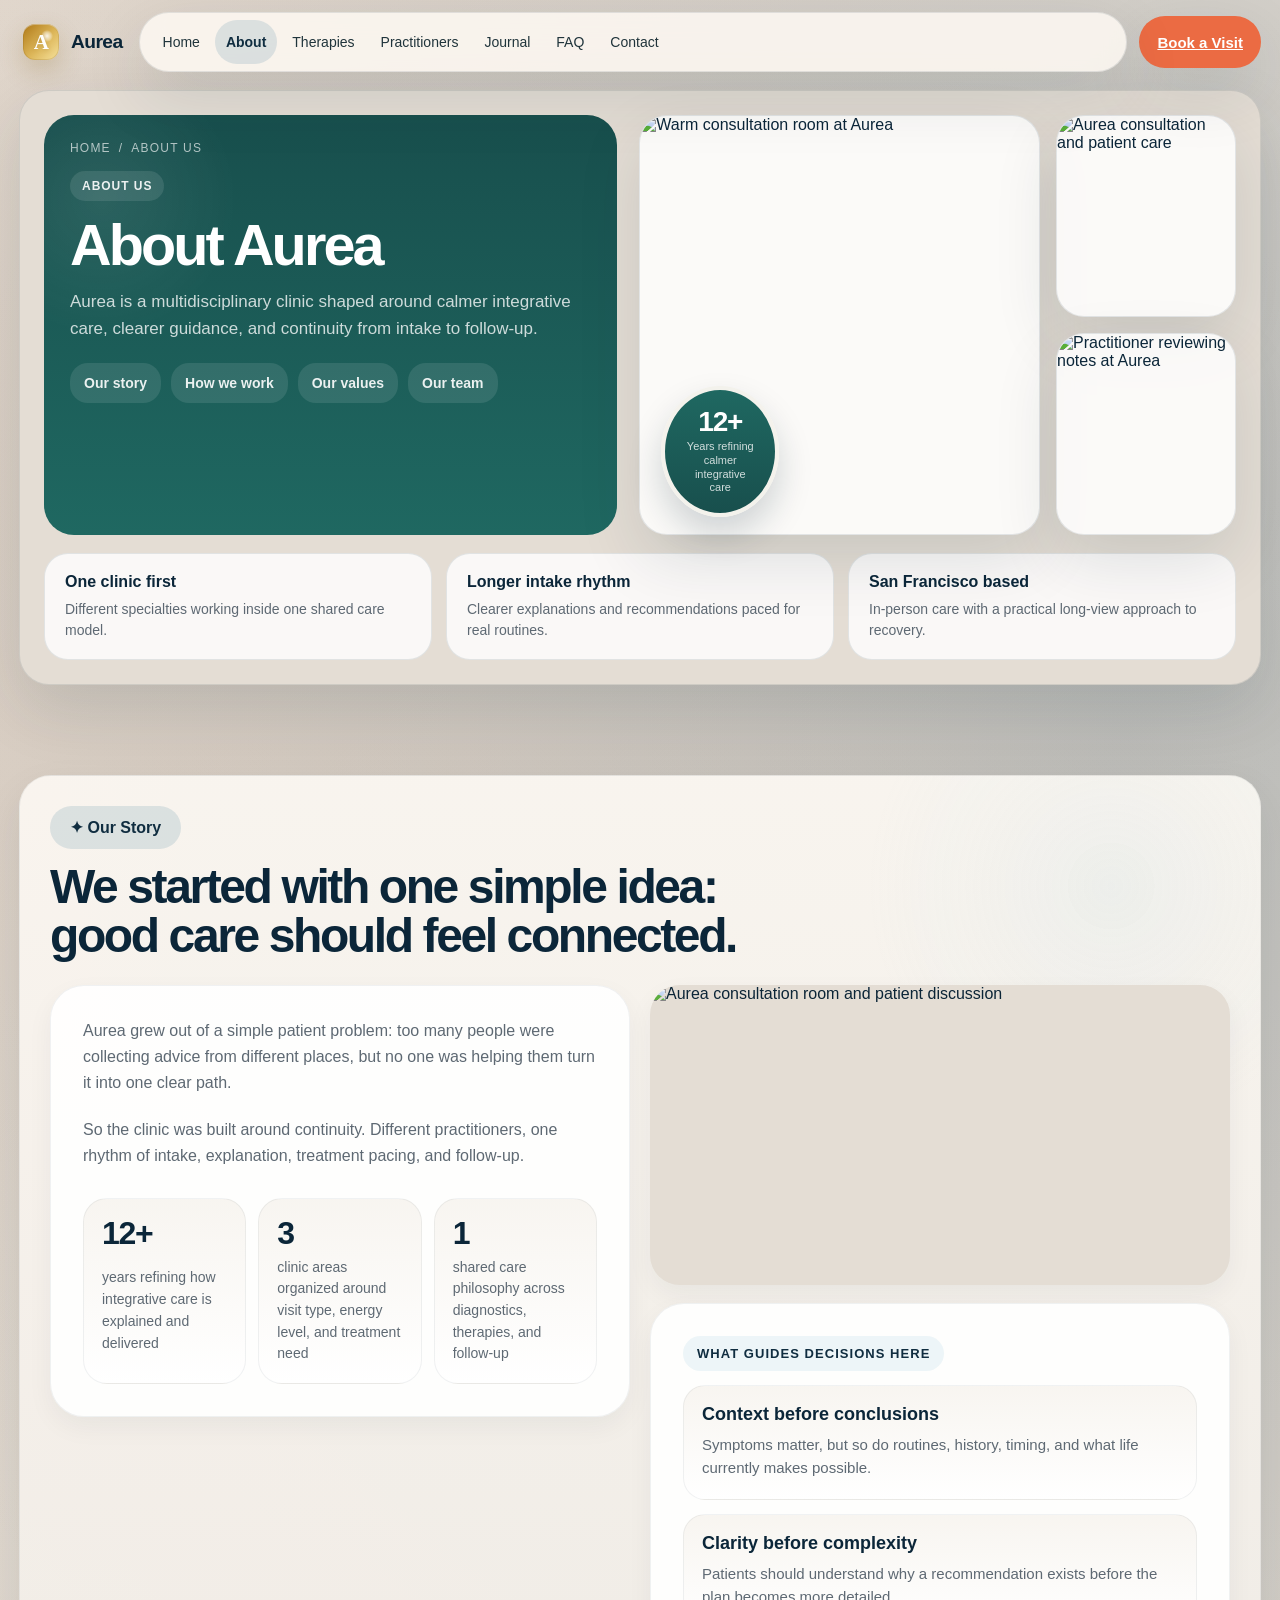
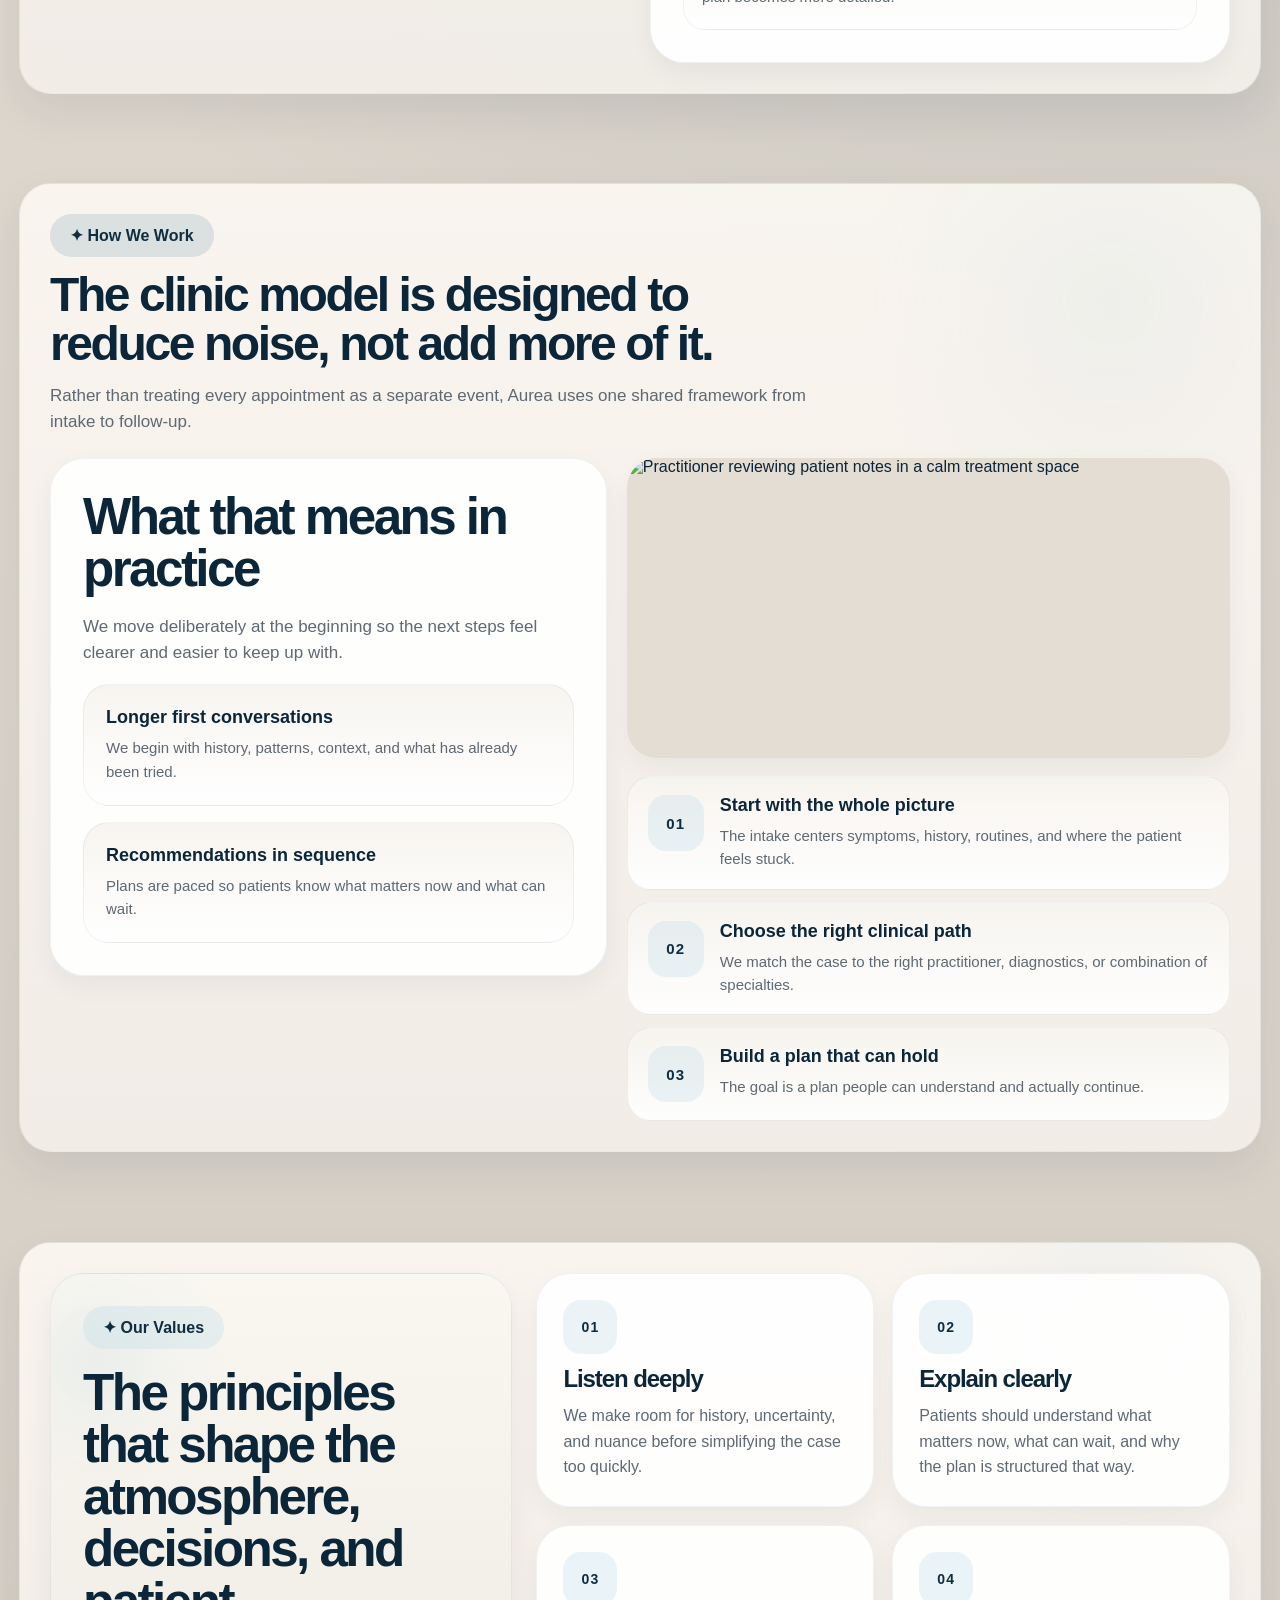
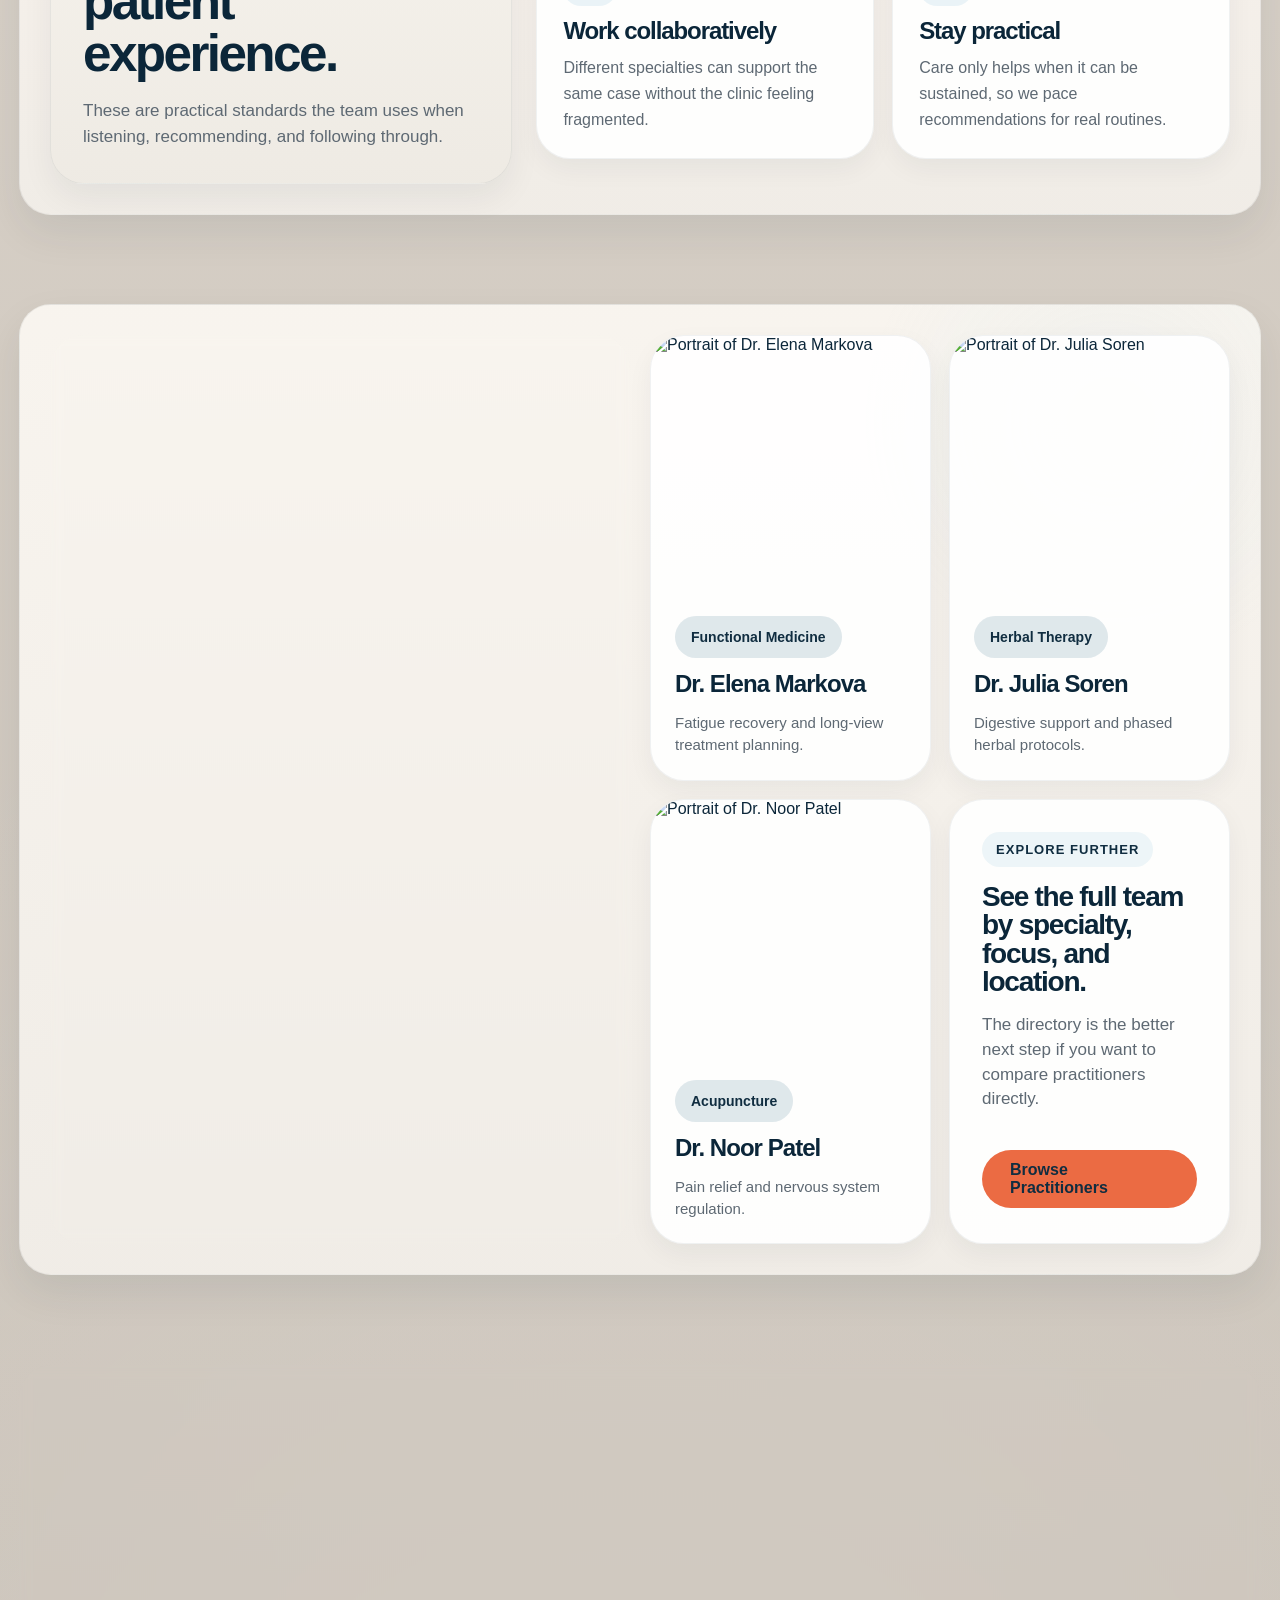
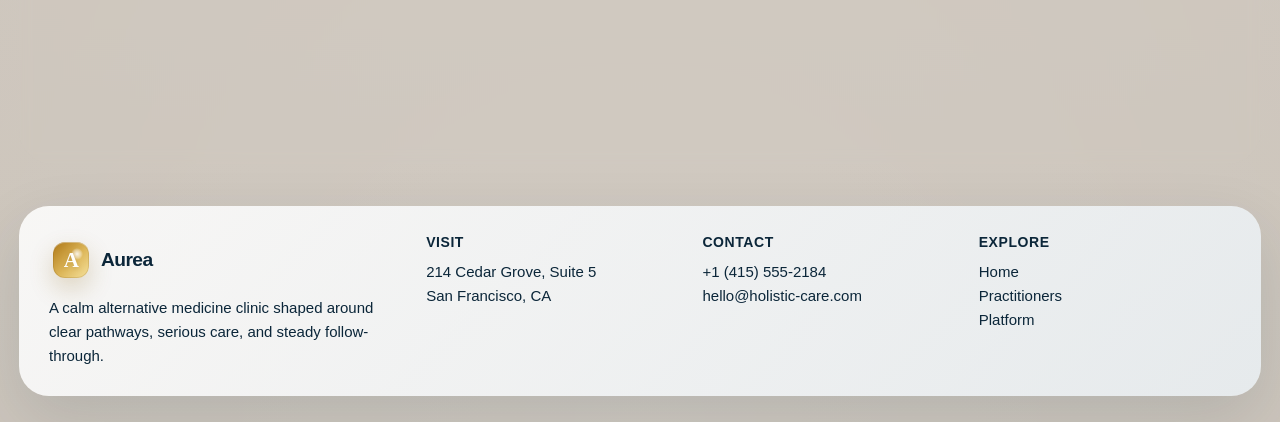
==== about.html @ 2166dcd7 "Initial website" ====
<!DOCTYPE html>
<html lang="en">
<head>
  <meta charset="UTF-8">
  <meta name="viewport" content="width=device-width, initial-scale=1.0">
  <title>About Aurea</title>
  <link rel="stylesheet" href="style.css">
  <link rel="icon" type="image/svg+xml" href="favicon.svg">
</head>
<body class="home-page about-page">
  <div class="page">
    <header class="topbar">
      <a class="brand brand-link" href="index.html">
        <div class="brand-mark"></div>
        <span>Aurea</span>
      </a>

      <div class="shell" id="site-shell">
        <nav class="nav" id="site-nav">
          <a href="index.html">Home</a>
          <a class="active" href="about.html">About</a>
          <a href="index.html">Therapies</a>
          <a href="practitioners.html">Practitioners</a>
          <a href="index.html">Journal</a>
          <a href="faq.html">FAQ</a>
          <a href="#about-contact">Contact</a>
        </nav>
        <div class="icon-circle search-icon">⌕</div>
        <button class="menu-toggle" id="menu-toggle" type="button" aria-expanded="false" aria-controls="site-nav" aria-label="Open navigation">
          <span></span>
          <span></span>
          <span></span>
        </button>
      </div>

      <a class="login-box" href="platform.html" data-role-login-trigger>
        <div class="icon-circle login-icon" aria-hidden="true"></div>
        <div class="login-copy">
          <strong>Login</strong>
          <span>Open the secure portal</span>
        </div>
      </a>

      <a class="book-btn" href="#about-contact">Book a Visit</a>
    </header>

    <main class="about-main">
      <section class="subpage-hero subpage-hero--about card">
        <div class="subpage-hero-grid">
          <div class="subpage-hero-copy">
            <div class="subpage-breadcrumbs">
              <a href="index.html">Home</a>
              <span>/</span>
              <span>About us</span>
            </div>
            <span class="subpage-hero-kicker">About us</span>
            <h1>About Aurea</h1>
            <p>Aurea is a multidisciplinary clinic shaped around calmer integrative care, clearer guidance, and continuity from intake to follow-up.</p>

            <nav class="subpage-hero-links" aria-label="About page sections">
              <a href="#about-story">Our story</a>
              <a href="#about-model">How we work</a>
              <a href="#about-values">Our values</a>
              <a href="#about-team">Our team</a>
            </nav>
          </div>

          <div class="subpage-hero-visual">
            <article class="subpage-hero-image subpage-hero-image--main">
              <img src="https://images.unsplash.com/photo-1515377905703-c4788e51af15?auto=format&fit=crop&w=1400&q=80" alt="Warm consultation room at Aurea">
            </article>

            <div class="subpage-hero-stack">
              <article class="subpage-hero-image subpage-hero-image--small">
                <img src="https://images.unsplash.com/photo-1576091160399-112ba8d25d1d?auto=format&fit=crop&w=900&q=80" alt="Aurea consultation and patient care">
              </article>
              <article class="subpage-hero-image subpage-hero-image--small">
                <img src="https://images.unsplash.com/photo-1516549655169-df83a0774514?auto=format&fit=crop&w=900&q=80" alt="Practitioner reviewing notes at Aurea">
              </article>
            </div>

            <div class="subpage-hero-badge">
              <strong>12+</strong>
              <span>Years refining calmer integrative care</span>
            </div>
          </div>
        </div>

        <div class="subpage-hero-metrics">
          <div class="subpage-hero-metric">
            <strong>One clinic first</strong>
            <span>Different specialties working inside one shared care model.</span>
          </div>
          <div class="subpage-hero-metric">
            <strong>Longer intake rhythm</strong>
            <span>Clearer explanations and recommendations paced for real routines.</span>
          </div>
          <div class="subpage-hero-metric">
            <strong>San Francisco based</strong>
            <span>In-person care with a practical long-view approach to recovery.</span>
          </div>
        </div>
      </section>

      <section class="about-section about-story-section" id="about-story">
        <div class="about-section-head">
          <div class="pill">✦ Our Story</div>
          <h2>We started with one simple idea: good care should feel connected.</h2>
        </div>

        <div class="about-story-layout">
          <article class="about-story-prose card">
            <p>Aurea grew out of a simple patient problem: too many people were collecting advice from different places, but no one was helping them turn it into one clear path.</p>
            <p>So the clinic was built around continuity. Different practitioners, one rhythm of intake, explanation, treatment pacing, and follow-up.</p>

            <div class="about-story-stats">
              <div>
                <strong>12+</strong>
                <span>years refining how integrative care is explained and delivered</span>
              </div>
              <div>
                <strong>3</strong>
                <span>clinic areas organized around visit type, energy level, and treatment need</span>
              </div>
              <div>
                <strong>1</strong>
                <span>shared care philosophy across diagnostics, therapies, and follow-up</span>
              </div>
            </div>
          </article>

          <div class="about-story-side">
            <article class="about-story-visual card">
              <img src="https://images.unsplash.com/photo-1576091160399-112ba8d25d1d?auto=format&fit=crop&w=1400&q=80" alt="Aurea consultation room and patient discussion">
            </article>

            <aside class="about-story-rail card">
              <span class="practitioner-map-kicker">What guides decisions here</span>
              <div class="about-rail-list">
                <div>
                  <strong>Context before conclusions</strong>
                  <p>Symptoms matter, but so do routines, history, timing, and what life currently makes possible.</p>
                </div>
                <div>
                  <strong>Clarity before complexity</strong>
                  <p>Patients should understand why a recommendation exists before the plan becomes more detailed.</p>
                </div>
              </div>
            </aside>
          </div>
        </div>
      </section>

      <section class="about-section about-model-section" id="about-model">
        <div class="about-section-head about-section-head--stacked">
          <div class="pill">✦ How We Work</div>
          <h2>The clinic model is designed to reduce noise, not add more of it.</h2>
          <p>Rather than treating every appointment as a separate event, Aurea uses one shared framework from intake to follow-up.</p>
        </div>

        <div class="about-model-layout">
          <article class="about-values-copy">
            <h2>What that means in practice</h2>
            <p>We move deliberately at the beginning so the next steps feel clearer and easier to keep up with.</p>

            <div class="about-principles-grid">
              <article class="about-principle-card">
                <strong>Longer first conversations</strong>
                <p>We begin with history, patterns, context, and what has already been tried.</p>
              </article>
              <article class="about-principle-card">
                <strong>Recommendations in sequence</strong>
                <p>Plans are paced so patients know what matters now and what can wait.</p>
              </article>
            </div>
          </article>

          <div class="about-model-side">
            <article class="about-model-visual card">
              <img src="https://images.unsplash.com/photo-1516549655169-df83a0774514?auto=format&fit=crop&w=1400&q=80" alt="Practitioner reviewing patient notes in a calm treatment space">
            </article>

            <div class="about-model-flow">
            <article class="about-model-step">
              <span>01</span>
              <div>
                <strong>Start with the whole picture</strong>
                <p>The intake centers symptoms, history, routines, and where the patient feels stuck.</p>
              </div>
            </article>

            <article class="about-model-step">
              <span>02</span>
              <div>
                <strong>Choose the right clinical path</strong>
                <p>We match the case to the right practitioner, diagnostics, or combination of specialties.</p>
              </div>
            </article>

            <article class="about-model-step">
              <span>03</span>
              <div>
                <strong>Build a plan that can hold</strong>
                <p>The goal is a plan people can understand and actually continue.</p>
              </div>
            </article>
            </div>
          </div>
        </div>
      </section>

      <section class="about-section about-values-section" id="about-values">
        <div class="about-values-shell">
          <div class="about-values-copy">
            <div class="pill">✦ Our Values</div>
            <h2>The principles that shape the atmosphere, decisions, and patient experience.</h2>
            <p>These are practical standards the team uses when listening, recommending, and following through.</p>
          </div>

          <div class="about-values-grid">
            <article class="about-value-card card">
              <span class="about-value-mark">01</span>
              <h3>Listen deeply</h3>
              <p>We make room for history, uncertainty, and nuance before simplifying the case too quickly.</p>
            </article>

            <article class="about-value-card card">
              <span class="about-value-mark">02</span>
              <h3>Explain clearly</h3>
              <p>Patients should understand what matters now, what can wait, and why the plan is structured that way.</p>
            </article>

            <article class="about-value-card card">
              <span class="about-value-mark">03</span>
              <h3>Work collaboratively</h3>
              <p>Different specialties can support the same case without the clinic feeling fragmented.</p>
            </article>

            <article class="about-value-card card">
              <span class="about-value-mark">04</span>
              <h3>Stay practical</h3>
              <p>Care only helps when it can be sustained, so we pace recommendations for real routines.</p>
            </article>
          </div>
        </div>
      </section>

      <section class="about-section about-team-section" id="about-team">
        <div class="about-team-layout">
          <article class="about-team-standard-card card">
            <div class="pill">✦ Our Team</div>
            <h2>Different backgrounds, one clinic voice.</h2>
            <p>Our practitioners come from different disciplines, but they work inside the same patient-care framework: careful intake, calm communication, realistic planning, and continuity between visits.</p>

            <div class="about-team-list">
              <div>We begin with the whole picture, not isolated symptoms alone.</div>
              <div>We explain recommendations in plain language before expanding the plan.</div>
              <div>We coordinate across specialties so care still feels consistent.</div>
              <div>We favor long-term steadiness over unnecessary intensity.</div>
            </div>

            <div class="about-team-facts">
              <div>
                <strong>18</strong>
                <span>practitioners</span>
              </div>
              <div>
                <strong>12</strong>
                <span>specialties</span>
              </div>
              <div>
                <strong>1</strong>
                <span>shared standard</span>
              </div>
            </div>

            <a class="btn btn-secondary" href="practitioners.html">Open practitioner directory ›</a>
          </article>

          <div class="about-mini-grid">
            <article class="about-mini-practitioner card">
              <img src="https://images.unsplash.com/photo-1559839734-2b71ea197ec2?auto=format&fit=crop&w=1000&q=80" alt="Portrait of Dr. Elena Markova">
              <div class="practitioner-badge">Functional Medicine</div>
              <h3>Dr. Elena Markova</h3>
              <p>Fatigue recovery and long-view treatment planning.</p>
            </article>

            <article class="about-mini-practitioner card">
              <img src="https://images.unsplash.com/photo-1598256989800-fe5f95da9787?auto=format&fit=crop&w=1000&q=80" alt="Portrait of Dr. Julia Soren">
              <div class="practitioner-badge">Herbal Therapy</div>
              <h3>Dr. Julia Soren</h3>
              <p>Digestive support and phased herbal protocols.</p>
            </article>

            <article class="about-mini-practitioner card">
              <img src="https://images.unsplash.com/photo-1622253692010-333f2da6031d?auto=format&fit=crop&w=1000&q=80" alt="Portrait of Dr. Noor Patel">
              <div class="practitioner-badge">Acupuncture</div>
              <h3>Dr. Noor Patel</h3>
              <p>Pain relief and nervous system regulation.</p>
            </article>

            <article class="about-mini-directory card">
              <span class="practitioner-map-kicker">Explore further</span>
              <h3>See the full team by specialty, focus, and location.</h3>
              <p>The directory is the better next step if you want to compare practitioners directly.</p>
              <a class="btn btn-primary" href="practitioners.html">Browse Practitioners</a>
            </article>
          </div>
        </div>
      </section>

      <section class="about-contact" id="about-contact">
        <article class="card about-contact-card">
          <div class="about-contact-grid">
            <div>
              <div class="pill">✦ Start Here</div>
              <h2>If you are wondering whether Aurea is the right fit, start with a conversation.</h2>
              <p>Tell us what is going on and what kind of support you are looking for. We can help you choose the right first step.</p>
            </div>

            <div class="about-contact-points">
              <div class="about-contact-point">
                <strong>Call</strong>
                <span>+1 (415) 555-2184</span>
              </div>
              <div class="about-contact-point">
                <strong>Email</strong>
                <span>hello@holistic-care.com</span>
              </div>
              <div class="about-contact-point">
                <strong>Visit</strong>
                <span>214 Cedar Grove, Suite 5, San Francisco</span>
              </div>
            </div>
          </div>

          <div class="about-contact-actions">
            <a class="btn btn-primary" href="practitioners.html">Browse Practitioners</a>
            <a class="btn btn-secondary" href="platform.html">See the Clinic Platform ›</a>
          </div>
        </article>
      </section>
    </main>

    <footer class="site-footer site-footer--home">
      <div class="site-footer-grid">
        <div>
          <a class="brand brand-link site-footer-brand" href="index.html">
            <div class="brand-mark"></div>
            <span>Aurea</span>
          </a>
          <p>A calm alternative medicine clinic shaped around clear pathways, serious care, and steady follow-through.</p>
        </div>
        <div>
          <strong>Visit</strong>
          <p>214 Cedar Grove, Suite 5<br>San Francisco, CA</p>
        </div>
        <div>
          <strong>Contact</strong>
          <p>+1 (415) 555-2184<br>hello@holistic-care.com</p>
        </div>
        <div>
          <strong>Explore</strong>
          <p><a href="index.html">Home</a><br><a href="practitioners.html">Practitioners</a><br><a href="platform.html">Platform</a></p>
        </div>
      </div>
    </footer>
  </div>
  <script src="script.js" defer></script>
</body>
</html>
---- style.css ----
:root {
  --bg: #f4f3ee;
  --surface: #eee8de;
  --surface-alt: #f8f8f4;
  --white: #ffffff;
  --text: #1f2f35;
  --muted: #6f7f82;
  --teal: #195764;
  --teal-dark: #123f49;
  --lime: #80a874;
  --soft-green: #aad39c;
  --soft-blue: #93c7cf;
  --pale: #eaf3de;
  --line: #d7ddd9;
  --shadow: 0 24px 64px rgba(25, 87, 100, 0.08);
  --brand-gold-start: #b78322;
  --brand-gold-mid: #ddb75a;
  --brand-gold-end: #f6e29d;
  --brand-gold-shadow: rgba(139, 101, 22, 0.24);
}

.home-page,
.directory-page {
  --bg: #d8d1c8;
  --surface: #e4ddd4;
  --surface-alt: #f0e9e0;
  --text: #0b2639;
  --muted: #5e6973;
  --teal: #102d40;
  --teal-dark: #091b28;
  --lime: #9eb3bb;
  --soft-blue: #96b3bf;
  --pale: #ece2d6;
  --line: rgba(16, 45, 64, 0.14);
  --shadow: 0 24px 64px rgba(11, 38, 57, 0.12);
  --accent: #eb6b43;
  --accent-dark: #c95533;
  --hero-glow-a: rgba(210, 175, 150, 0.22);
  --hero-glow-b: rgba(76, 99, 113, 0.26);
  --hero-glow-c: rgba(255, 255, 255, 0.14);
  --hero-bg-top: #e4ddd4;
  --hero-bg-bottom: #c8c0b6;
  --hero-card: rgba(255, 252, 248, 0.7);
  --hero-panel: rgba(244, 238, 232, 0.92);
  --hero-highlight: rgba(150, 179, 191, 0.36);
  --hero-pill: rgba(150, 179, 191, 0.3);
  --hero-pill-soft: rgba(150, 179, 191, 0.18);
  --hero-rating-mark: rgba(150, 179, 191, 0.24);
  --hero-shell: rgba(255, 250, 245, 0.82);
  --hero-border: rgba(16, 45, 64, 0.1);
  --home-section-a: #ece4db;
  --home-section-b: #f6f1ea;
  --home-card-strong-a: #d9e3e8;
  --home-card-strong-b: #ebf0f1;
  --promo-card-start: #5e4035;
  --promo-card-end: #8f6a58;
  --promo-orb-highlight: rgba(255, 248, 239, 0.78);
  --promo-orb-mid: rgba(236, 210, 189, 0.26);
  --subpage-surface-glow: rgba(150, 179, 191, 0.18);
  --subpage-surface-top: rgba(248, 245, 239, 0.98);
  --subpage-surface-bottom: rgba(239, 235, 228, 0.98);
  --subpage-panel-top: #184f4d;
  --subpage-panel-bottom: #1f6861;
  --subpage-panel-shadow: rgba(11, 38, 57, 0.18);
  --subpage-card-top: #ffffff;
  --subpage-card-bottom: #f3f4ef;
  --subpage-line-start: rgba(31, 104, 97, 0.16);
  --subpage-line-end: rgba(170, 207, 223, 0.42);
}

.home-page[data-site-theme="sage"],
.directory-page[data-site-theme="sage"] {
  --bg: #cfd5ca;
  --surface: #dde3d8;
  --surface-alt: #eef1eb;
  --text: #1f3327;
  --muted: #5d6d63;
  --teal: #254337;
  --teal-dark: #162922;
  --lime: #8fa68a;
  --soft-blue: #a7bbb0;
  --pale: #e6ece0;
  --line: rgba(37, 67, 55, 0.14);
  --shadow: 0 24px 64px rgba(31, 51, 39, 0.12);
  --accent: #ca7442;
  --accent-dark: #a95d32;
  --hero-glow-a: rgba(177, 151, 121, 0.18);
  --hero-glow-b: rgba(68, 96, 79, 0.24);
  --hero-glow-c: rgba(255, 255, 255, 0.12);
  --hero-bg-top: #dce2d8;
  --hero-bg-bottom: #bec5ba;
  --hero-card: rgba(249, 250, 246, 0.7);
  --hero-panel: rgba(239, 243, 236, 0.92);
  --hero-highlight: rgba(167, 187, 176, 0.34);
  --hero-pill: rgba(167, 187, 176, 0.28);
  --hero-pill-soft: rgba(167, 187, 176, 0.16);
  --hero-rating-mark: rgba(167, 187, 176, 0.22);
  --hero-shell: rgba(248, 249, 245, 0.82);
  --hero-border: rgba(37, 67, 55, 0.1);
  --home-section-a: #e6ebe3;
  --home-section-b: #f2f5ef;
  --home-card-strong-a: #d2dfd6;
  --home-card-strong-b: #e8ede8;
  --promo-card-start: #4b5a46;
  --promo-card-end: #7d8e72;
  --promo-orb-highlight: rgba(250, 248, 240, 0.74);
  --promo-orb-mid: rgba(205, 216, 195, 0.24);
  --subpage-surface-glow: rgba(167, 187, 176, 0.18);
  --subpage-surface-top: rgba(245, 248, 242, 0.98);
  --subpage-surface-bottom: rgba(231, 236, 227, 0.98);
  --subpage-panel-top: #29473c;
  --subpage-panel-bottom: #55705d;
  --subpage-panel-shadow: rgba(31, 51, 39, 0.18);
  --subpage-card-top: #fbfcf9;
  --subpage-card-bottom: #edf2ea;
  --subpage-line-start: rgba(41, 71, 60, 0.16);
  --subpage-line-end: rgba(167, 187, 176, 0.42);
}

.home-page[data-site-theme="terracotta"],
.directory-page[data-site-theme="terracotta"] {
  --bg: #d8c7bc;
  --surface: #e4d5cb;
  --surface-alt: #f1e6de;
  --text: #38231d;
  --muted: #6f5a52;
  --teal: #56352d;
  --teal-dark: #351e19;
  --lime: #c79d7d;
  --soft-blue: #d2ab91;
  --pale: #efe0d5;
  --line: rgba(86, 53, 45, 0.14);
  --shadow: 0 24px 64px rgba(56, 35, 29, 0.12);
  --accent: #c85b35;
  --accent-dark: #9f4425;
  --hero-glow-a: rgba(232, 170, 128, 0.2);
  --hero-glow-b: rgba(121, 74, 60, 0.22);
  --hero-glow-c: rgba(255, 255, 255, 0.12);
  --hero-bg-top: #e4d6cd;
  --hero-bg-bottom: #c4b0a2;
  --hero-card: rgba(255, 248, 242, 0.68);
  --hero-panel: rgba(244, 234, 227, 0.92);
  --hero-highlight: rgba(210, 171, 145, 0.34);
  --hero-pill: rgba(210, 171, 145, 0.28);
  --hero-pill-soft: rgba(210, 171, 145, 0.16);
  --hero-rating-mark: rgba(210, 171, 145, 0.22);
  --hero-shell: rgba(252, 245, 239, 0.8);
  --hero-border: rgba(86, 53, 45, 0.1);
  --home-section-a: #ecdfd7;
  --home-section-b: #f6eee7;
  --home-card-strong-a: #ebd3c4;
  --home-card-strong-b: #f3e6dc;
  --promo-card-start: #6a3d31;
  --promo-card-end: #b7785a;
  --promo-orb-highlight: rgba(255, 243, 233, 0.76);
  --promo-orb-mid: rgba(232, 183, 151, 0.24);
  --subpage-surface-glow: rgba(210, 171, 145, 0.18);
  --subpage-surface-top: rgba(250, 242, 235, 0.98);
  --subpage-surface-bottom: rgba(240, 227, 218, 0.98);
  --subpage-panel-top: #6a3d31;
  --subpage-panel-bottom: #a4624d;
  --subpage-panel-shadow: rgba(56, 35, 29, 0.18);
  --subpage-card-top: #fffaf5;
  --subpage-card-bottom: #f4e7de;
  --subpage-line-start: rgba(164, 98, 77, 0.16);
  --subpage-line-end: rgba(210, 171, 145, 0.42);
}

body.home-page,
body.directory-page {
  background:
    radial-gradient(circle at 12% 10%, var(--hero-glow-a), transparent 24%),
    radial-gradient(circle at 88% 14%, var(--hero-glow-b), transparent 30%),
    radial-gradient(circle at 50% 100%, var(--hero-glow-c), transparent 28%),
    linear-gradient(180deg, var(--hero-bg-top) 0%, var(--bg) 56%, var(--hero-bg-bottom) 100%);
}

.home-page .brand-mark {
  background: linear-gradient(135deg, var(--brand-gold-start) 10%, var(--brand-gold-mid) 55%, var(--brand-gold-end) 100%);
}

.home-page .shell,
.home-page .call-box,
.home-page .login-box {
  background: var(--hero-shell);
  border: 1px solid var(--hero-border);
}

.home-page .topbar {
  position: relative;
  z-index: 60;
}

.home-page .shell {
  position: relative;
  z-index: 70;
  overflow: visible;
  isolation: isolate;
}

.home-page .nav-dropdown {
  position: relative;
  z-index: 80;
}

.home-page .nav a.active,
.home-page .nav-dropdown.is-open .nav-dropdown-toggle,
.home-page .nav-dropdown.is-active .nav-dropdown-toggle,
.home-page .nav-dropdown-menu a.active {
  background: var(--hero-pill);
  color: var(--teal);
}

.home-page .nav-dropdown-menu {
  background: rgba(255, 255, 255, 0.98);
  border: 1px solid var(--hero-border);
  backdrop-filter: none;
  -webkit-backdrop-filter: none;
  z-index: 120;
}

.home-page .nav-dropdown-menu a {
  color: var(--teal);
  background: transparent;
}

.home-page .nav-dropdown-menu a:hover {
  background: var(--hero-pill-soft);
}

.home-page .pill {
  background: var(--hero-pill);
  color: var(--teal);
}

.home-page .highlight {
  background: var(--hero-highlight);
}

.home-page .book-btn,
.home-page .btn-primary,
.home-page .service-more {
  background: var(--accent);
  color: var(--white);
}

.home-page .book-btn:hover,
.home-page .btn-primary:hover,
.home-page .service-more:hover {
  background: var(--accent-dark);
}

.home-page .btn-secondary {
  border-color: var(--hero-border);
  color: var(--teal);
}

.home-page .btn-secondary:hover {
  background: var(--hero-pill-soft);
}

.home-page .doctor-badge,
.home-page .practitioner-badge {
  background: var(--hero-pill);
  color: var(--teal);
}

.call-icon {
  color: transparent;
}

.call-icon::before {
  content: "";
  width: 22px;
  height: 22px;
  display: block;
  background:
    url("data:image/svg+xml,%3Csvg xmlns='http://www.w3.org/2000/svg' viewBox='0 0 24 24' fill='none' stroke='%230B2639' stroke-width='2' stroke-linecap='round' stroke-linejoin='round'%3E%3Cpath d='M22 16.92v3a2 2 0 0 1-2.18 2 19.79 19.79 0 0 1-8.63-3.07 19.5 19.5 0 0 1-6-6A19.79 19.79 0 0 1 2.12 4.18 2 2 0 0 1 4.11 2h3a2 2 0 0 1 2 1.72c.12.9.33 1.79.63 2.64a2 2 0 0 1-.45 2.11L8 9.91a16 16 0 0 0 6.09 6.09l1.44-1.29a2 2 0 0 1 2.11-.45c.85.3 1.74.51 2.64.63A2 2 0 0 1 22 16.92z'/%3E%3C/svg%3E")
    center / contain no-repeat;
}

.login-icon {
  color: transparent;
}

.login-icon::before {
  content: "";
  width: 22px;
  height: 22px;
  display: block;
  background:
    url("data:image/svg+xml,%3Csvg xmlns='http://www.w3.org/2000/svg' viewBox='0 0 24 24' fill='none' stroke='%230B2639' stroke-width='2' stroke-linecap='round' stroke-linejoin='round'%3E%3Crect x='3' y='11' width='18' height='10' rx='2'/%3E%3Cpath d='M7 11V8a5 5 0 0 1 10 0v3'/%3E%3Ccircle cx='12' cy='16' r='1'/%3E%3C/svg%3E")
    center / contain no-repeat;
}

.home-page .hero-copy,
.home-page .lab-copy-card,
.home-page .small-card,
.home-page .testimonial-card,
.home-page .news-card {
  background: var(--hero-card);
  backdrop-filter: blur(6px);
}

.home-page .hero-media {
  filter: saturate(0.88) contrast(1.03);
  object-position: center center;
}

.home-page .rating {
  background: var(--hero-panel);
  border: 1px solid var(--hero-border);
}

.home-page .rating-mark {
  background: var(--hero-rating-mark);
  color: var(--teal);
}

.home-page .stars,
.home-page .testimonial-stars {
  color: var(--accent);
}

.home-page .checklist-card {
  background: linear-gradient(180deg, var(--home-card-strong-a) 0%, var(--home-card-strong-b) 100%);
}

.home-page .support-visual img,
.home-page .lab-image-card img,
.home-page .promo-image-card img,
.home-page .news-card img {
  object-position: center center;
}

.home-page .support-card {
  overflow: hidden;
}

.home-page .support-visual {
  margin: -28px -28px -28px 0;
  border-top-left-radius: 0;
  border-bottom-left-radius: 0;
  border-top-right-radius: 34px;
  border-bottom-right-radius: 34px;
}

.home-page .support-visual img {
  width: 100%;
  height: 100%;
  object-position: center center;
  border-radius: 0;
  border-top-right-radius: 34px;
  border-bottom-right-radius: 34px;
}

.home-page .chip {
  background: rgba(255, 255, 255, 0.92);
  color: var(--teal);
}

.home-page .more-link {
  color: var(--teal);
}

.home-page .quality-card::before,
.home-page .quality-card::after {
  border-color: rgba(170, 207, 223, 0.38);
}

.home-page .services-hero {
  background:
    radial-gradient(circle at 58% 12%, var(--hero-pill), transparent 15%),
    radial-gradient(circle at 84% 32%, rgba(11, 38, 57, 0.08), transparent 22%),
    linear-gradient(180deg, var(--home-section-b) 0%, var(--home-section-a) 100%);
  overflow: hidden;
}

.home-page .services-side {
  margin: -40px -40px -40px 0;
  overflow: hidden;
  border-top-right-radius: 34px;
  border-bottom-right-radius: 34px;
}

.home-page .service-top {
  color: #5e8495;
}

.home-page .service-tile.is-active .service-top {
  color: var(--teal);
}

.home-page .service-tile.is-active .service-arrow {
  background: var(--teal);
  box-shadow: 0 12px 24px rgba(11, 38, 57, 0.18);
}

.home-page .service-tags-card {
  background: linear-gradient(180deg, var(--home-card-strong-a) 0%, var(--home-card-strong-b) 100%);
}

.home-page .service-portrait {
  width: 100%;
  height: 100%;
  object-position: center 18%;
  border-radius: 0;
  border-top-right-radius: 34px;
  border-bottom-right-radius: 34px;
}

.home-page .service-chip {
  background: rgba(255, 255, 255, 0.94);
  color: var(--teal);
}

.home-page .practitioners-section,
.home-page .news-section,
.home-page .testimonials-section {
  background: linear-gradient(180deg, var(--home-section-a) 0%, var(--home-section-b) 100%);
}

.home-page .practitioner-photo img,
.home-page .practitioner-photo img.photo-left,
.home-page .practitioner-photo img.photo-center,
.home-page .practitioner-photo img.photo-right {
  object-position: center 16%;
}

.home-page .practitioner-card:hover,
.home-page .practitioner-card:focus-visible,
.home-page .directory-card:hover,
.home-page .directory-card:focus-visible,
.home-page .directory-card.is-selected {
  border-color: rgba(170, 207, 223, 0.52);
}

.home-page .practitioners-directory-teaser {
  background: linear-gradient(180deg, var(--home-card-strong-a) 0%, var(--home-card-strong-b) 100%);
}

.home-page .directory-teaser-stats div {
  border-color: rgba(11, 38, 57, 0.07);
}

.home-page .practitioner-map-kicker,
.home-page .directory-availability {
  background: rgba(170, 207, 223, 0.2);
  color: var(--teal);
}

.home-page .practitioner-card.is-featured .practitioner-arrow {
  background: var(--teal);
}

.home-page .testimonial-card {
  border: 1px solid rgba(11, 38, 57, 0.06);
}

.home-page .promo-copy-card {
  background: linear-gradient(135deg, var(--promo-card-start) 0%, var(--promo-card-end) 100%);
}

.home-page .hero {
  align-items: stretch;
}

.home-page .hero-toolbar {
  display: flex;
  align-items: flex-start;
  justify-content: space-between;
  gap: 18px;
}

.home-page .hero-theme-switch {
  display: grid;
  gap: 10px;
  justify-items: end;
  padding: 14px 16px;
  border-radius: 22px;
  background: var(--hero-shell);
  border: 1px solid var(--hero-border);
}

.home-page .hero-theme-switch span {
  font-size: 12px;
  font-weight: 700;
  letter-spacing: 0.16em;
  text-transform: uppercase;
  color: var(--muted);
}

.home-page .hero-theme-options {
  display: flex;
  gap: 10px;
}

.home-page .hero-theme-dot {
  width: 18px;
  height: 18px;
  padding: 0;
  border: 0;
  border-radius: 50%;
  cursor: pointer;
  box-shadow: inset 0 0 0 1px rgba(255, 255, 255, 0.55);
  transition: transform 0.2s ease, box-shadow 0.2s ease, opacity 0.2s ease;
}

.home-page .hero-theme-dot[data-theme-choice="dusk"] {
  background: linear-gradient(135deg, #1b3448 0%, #d37a53 100%);
}

.home-page .hero-theme-dot[data-theme-choice="sage"] {
  background: linear-gradient(135deg, #2e4a3c 0%, #c58a56 100%);
}

.home-page .hero-theme-dot[data-theme-choice="terracotta"] {
  background: linear-gradient(135deg, #633d31 0%, #de8255 100%);
}

.home-page .hero-theme-dot:hover,
.home-page .hero-theme-dot:focus-visible {
  transform: translateY(-1px) scale(1.08);
  box-shadow:
    inset 0 0 0 1px rgba(255, 255, 255, 0.7),
    0 0 0 4px var(--hero-pill-soft);
  outline: none;
}

.home-page .hero-theme-dot.is-active {
  transform: scale(1.14);
  box-shadow:
    inset 0 0 0 1px rgba(255, 255, 255, 0.8),
    0 0 0 4px var(--hero-pill);
}

.home-page .promo-actions .btn-primary {
  background: var(--accent);
  color: var(--white);
}

.home-page .promo-actions .btn-primary:hover {
  background: var(--accent-dark);
}

.home-page .news-nav-btn {
  border: 1px solid rgba(11, 38, 57, 0.08);
}

.subpage-hero {
  display: grid;
  gap: 18px;
  padding: 24px;
  background:
    radial-gradient(circle at 88% 10%, var(--subpage-surface-glow), transparent 20%),
    linear-gradient(180deg, var(--subpage-surface-top) 0%, var(--subpage-surface-bottom) 100%);
  border: 1px solid var(--hero-border);
  box-shadow: var(--shadow);
}

.subpage-hero-grid {
  display: grid;
  grid-template-columns: minmax(0, 0.98fr) minmax(360px, 1.02fr);
  gap: 22px;
  align-items: stretch;
}

.subpage-hero-copy {
  display: grid;
  align-content: start;
  gap: 16px;
  padding: 26px;
  border-radius: 30px;
  background:
    radial-gradient(circle at 10% 20%, rgba(255, 255, 255, 0.08), transparent 22%),
    linear-gradient(180deg, var(--subpage-panel-top) 0%, var(--subpage-panel-bottom) 100%);
  color: rgba(255, 255, 255, 0.96);
  min-height: 100%;
}

.subpage-breadcrumbs {
  display: inline-flex;
  flex-wrap: wrap;
  align-items: center;
  gap: 8px;
  color: rgba(255, 255, 255, 0.66);
  font-size: 12px;
  letter-spacing: 0.1em;
  text-transform: uppercase;
}

.subpage-breadcrumbs a {
  color: inherit;
  text-decoration: none;
}

.subpage-hero-kicker {
  display: inline-flex;
  width: fit-content;
  align-items: center;
  gap: 8px;
  padding: 8px 12px;
  border-radius: 999px;
  background: rgba(255, 255, 255, 0.1);
  color: rgba(255, 255, 255, 0.9);
  font-size: 12px;
  font-weight: 700;
  letter-spacing: 0.08em;
  text-transform: uppercase;
}

.subpage-hero-copy h1 {
  margin: 0;
  max-width: 11ch;
  color: #fff;
  font-size: clamp(40px, 4.5vw, 62px);
  line-height: 0.98;
  letter-spacing: -0.05em;
}

.subpage-hero-copy p {
  margin: 0;
  max-width: 56ch;
  color: rgba(255, 255, 255, 0.78);
  font-size: 17px;
  line-height: 1.58;
}

.subpage-hero-links {
  display: flex;
  flex-wrap: wrap;
  gap: 10px;
  margin-top: 4px;
}

.subpage-hero-links a {
  padding: 12px 14px;
  border-radius: 18px;
  background: rgba(255, 255, 255, 0.1);
  color: rgba(255, 255, 255, 0.9);
  text-decoration: none;
  font-size: 14px;
  font-weight: 600;
}

.subpage-hero-visual {
  position: relative;
  display: grid;
  grid-template-columns: minmax(0, 1fr) 180px;
  gap: 16px;
  min-height: 420px;
}

.subpage-hero-image {
  overflow: hidden;
  border-radius: 28px;
  background: rgba(255, 255, 255, 0.84);
  border: 1px solid var(--hero-border);
  box-shadow: var(--shadow);
}

.subpage-hero-image img {
  width: 100%;
  height: 100%;
  object-fit: cover;
  display: block;
}

.subpage-hero-image--main {
  min-height: 420px;
}

.subpage-hero-stack {
  display: grid;
  gap: 16px;
}

.subpage-hero-image--small {
  min-height: 202px;
}

.subpage-hero-badge {
  position: absolute;
  left: 22px;
  bottom: 18px;
  display: grid;
  gap: 4px;
  width: 118px;
  min-height: 118px;
  place-content: center;
  padding: 18px;
  border-radius: 50%;
  background: linear-gradient(180deg, var(--subpage-panel-bottom) 0%, var(--subpage-panel-top) 100%);
  color: #fff;
  text-align: center;
  box-shadow: 0 18px 34px var(--subpage-panel-shadow);
  border: 4px solid var(--subpage-surface-top);
}

.subpage-hero-badge strong {
  display: block;
  font-size: 28px;
  line-height: 1;
  letter-spacing: -0.04em;
}

.subpage-hero-badge span {
  display: block;
  font-size: 11px;
  line-height: 1.25;
  color: rgba(255, 255, 255, 0.8);
}

.subpage-hero-metrics {
  display: grid;
  grid-template-columns: repeat(3, minmax(0, 1fr));
  gap: 14px;
}

.subpage-hero-metric {
  display: grid;
  gap: 8px;
  padding: 18px 20px;
  border-radius: 24px;
  background: rgba(255, 255, 255, 0.8);
  border: 1px solid var(--hero-border);
}

.subpage-hero-metric strong {
  display: block;
  color: var(--text);
  font-size: 16px;
  line-height: 1.2;
}

.subpage-hero-metric span {
  color: var(--muted);
  font-size: 14px;
  line-height: 1.5;
}

.subpage-hero--about .subpage-hero-image--main img {
  object-position: center 26%;
}

.subpage-hero--about .subpage-hero-image--small:first-child img {
  object-position: center 40%;
}

.subpage-hero--about .subpage-hero-image--small:last-child img {
  object-position: center 34%;
}

.subpage-hero--directory .subpage-hero-image--main img {
  object-position: center 18%;
}

.subpage-hero--directory .subpage-hero-image--small:first-child img,
.subpage-hero--directory .subpage-hero-image--small:last-child img {
  object-position: center 16%;
}

.subpage-hero-visual--ui {
  grid-template-columns: 1fr;
  gap: 14px;
  min-height: auto;
}

.subpage-hero-ui-card {
  display: grid;
  gap: 10px;
  padding: 20px;
  border-radius: 24px;
  background: rgba(255, 255, 255, 0.84);
  border: 1px solid var(--hero-border);
  box-shadow: var(--shadow);
}

.subpage-hero-ui-card--wide {
  min-height: 224px;
  align-content: start;
  background:
    radial-gradient(circle at 88% 16%, var(--subpage-surface-glow), transparent 18%),
    linear-gradient(180deg, var(--subpage-card-top) 0%, var(--subpage-card-bottom) 100%);
}

.subpage-hero-ui-kicker {
  color: var(--teal);
  font-size: 12px;
  font-weight: 700;
  letter-spacing: 0.08em;
  text-transform: uppercase;
}

.subpage-hero-ui-card strong {
  display: block;
  color: var(--text);
  font-size: 24px;
  line-height: 1.08;
  letter-spacing: -0.04em;
}

.subpage-hero-ui-card p {
  margin: 0;
  color: var(--muted);
  font-size: 14px;
  line-height: 1.5;
}

.subpage-hero-ui-grid {
  display: grid;
  grid-template-columns: repeat(2, minmax(0, 1fr));
  gap: 14px;
}

.subpage-hero-ui-lines {
  display: grid;
  gap: 10px;
  margin-top: 8px;
}

.subpage-hero-ui-lines span {
  display: block;
  height: 14px;
  border-radius: 999px;
  background: linear-gradient(90deg, var(--subpage-line-start), var(--subpage-line-end));
}

.subpage-hero-ui-lines span:nth-child(1) {
  width: 88%;
}

.subpage-hero-ui-lines span:nth-child(2) {
  width: 68%;
}

.subpage-hero-ui-lines span:nth-child(3) {
  width: 78%;
}

@media (max-width: 1240px) {
  .subpage-hero-grid {
    grid-template-columns: 1fr;
  }

  .subpage-hero-visual {
    min-height: auto;
  }

  .subpage-hero-copy h1 {
    max-width: none;
  }
}

@media (max-width: 860px) {
  .subpage-hero {
    padding: 18px;
    border-radius: 24px;
  }

  .subpage-hero-copy {
    padding: 22px 20px;
    border-radius: 24px;
  }

  .subpage-hero-visual {
    grid-template-columns: 1fr;
  }

  .subpage-hero-stack,
  .subpage-hero-ui-grid,
  .subpage-hero-metrics {
    grid-template-columns: 1fr;
  }

  .subpage-hero-image--main {
    min-height: 320px;
  }

  .subpage-hero-image--small {
    min-height: 180px;
  }

  .subpage-hero-badge {
    left: 16px;
    bottom: 16px;
    width: 104px;
    min-height: 104px;
  }
}

@media (max-width: 520px) {
  .subpage-hero-copy h1 {
    font-size: clamp(34px, 11vw, 44px);
  }

  .subpage-hero-copy p,
  .subpage-hero-metric span {
    font-size: 15px;
  }

  .subpage-hero-links {
    display: grid;
    grid-template-columns: 1fr 1fr;
  }

  .subpage-hero-links a {
    text-align: center;
  }

  .subpage-hero-ui-card strong {
    font-size: 20px;
  }
}

.about-page .about-hero {
  position: relative;
  display: grid;
  gap: 24px;
  padding: 34px;
  overflow: hidden;
  background:
    radial-gradient(circle at 12% 16%, var(--hero-pill), transparent 18%),
    radial-gradient(circle at 84% 14%, rgba(242, 78, 36, 0.08), transparent 20%),
    linear-gradient(180deg, var(--home-section-b) 0%, var(--home-section-a) 100%);
}

.about-page .about-hero::after {
  content: "";
  position: absolute;
  right: -92px;
  top: 42px;
  width: 260px;
  height: 260px;
  border-radius: 38px;
  border: 1px solid var(--hero-border);
  transform: rotate(24deg);
}

.about-page .about-hero-layout {
  position: relative;
  z-index: 1;
  display: grid;
  grid-template-columns: minmax(0, 1.04fr) minmax(360px, 0.96fr);
  gap: 24px;
  align-items: stretch;
}

.about-page .about-hero-copy h1 {
  margin: 28px 0 22px;
  max-width: 11ch;
  font-size: clamp(48px, 5vw, 76px);
  line-height: 0.98;
  letter-spacing: -0.055em;
}

.about-page .about-hero-copy p {
  margin: 0;
  max-width: 680px;
  padding-top: 24px;
  border-top: 1px solid var(--line);
  color: var(--muted);
  font-size: 18px;
  line-height: 1.5;
}

.about-page .about-hero-actions {
  display: flex;
  flex-wrap: wrap;
  gap: 14px;
  margin: 28px 0 26px;
}

.about-page .about-hero-copy,
.about-page .about-hero-visual {
  position: relative;
  z-index: 1;
}

.about-page .about-hero-points {
  display: grid;
  grid-template-columns: repeat(3, minmax(0, 1fr));
  gap: 14px;
}

.about-page .about-hero-points span {
  margin: 0;
  color: var(--muted);
  font-size: 16px;
  line-height: 1.6;
}

.about-page .about-hero-points div {
  display: grid;
  gap: 8px;
  padding: 18px 18px 20px;
  border-radius: 24px;
  background: var(--hero-card);
  border: 1px solid var(--hero-border);
}

.about-page .about-hero-points strong {
  display: block;
  font-size: 17px;
}

.about-page .about-hero-visual {
  min-height: 560px;
  overflow: hidden;
  border-radius: 32px;
  box-shadow: var(--shadow);
}

.about-page .about-hero-visual img {
  width: 100%;
  height: 100%;
  object-fit: cover;
  object-position: center 28%;
}

.about-page .about-hero-note {
  position: absolute;
  left: 22px;
  right: 22px;
  bottom: 22px;
  max-width: 360px;
  display: grid;
  gap: 14px;
  padding: 24px 24px 22px;
  border-radius: 28px;
  background: var(--hero-panel);
  border: 1px solid var(--hero-border);
  box-shadow: 0 18px 34px rgba(11, 38, 57, 0.08);
  backdrop-filter: blur(6px);
}

.about-page .about-hero-note h2 {
  margin: 0;
  max-width: 13ch;
  font-size: clamp(30px, 3vw, 42px);
  line-height: 1.06;
  letter-spacing: -0.045em;
}

.about-page .about-hero-note p {
  margin: 0;
  color: var(--muted);
  font-size: 16px;
  line-height: 1.6;
}

.about-page .about-hero-metrics {
  position: relative;
  z-index: 1;
  display: grid;
  grid-template-columns: repeat(3, minmax(0, 1fr));
  gap: 12px;
}

.about-page .about-hero-metrics div {
  display: grid;
  gap: 8px;
  padding: 16px 18px;
  border-radius: 22px;
  background: linear-gradient(180deg, var(--home-card-strong-a) 0%, var(--home-card-strong-b) 100%);
  border: 1px solid var(--hero-border);
}

.about-page .about-hero-metrics strong {
  font-size: 28px;
  line-height: 1;
  letter-spacing: -0.04em;
}

.about-page .about-hero-metrics span {
  color: var(--muted);
  font-size: 14px;
  line-height: 1.5;
}

.about-story {
  display: grid;
  gap: 24px;
}

.about-story-grid {
  display: grid;
  grid-template-columns: minmax(0, 1.2fr) minmax(320px, 0.88fr);
  gap: 24px;
  align-items: stretch;
}

.about-story-card,
.about-path-card,
.about-contact-card {
  padding: 34px;
  background: var(--hero-card);
  backdrop-filter: blur(6px);
  border: 1px solid var(--hero-border);
  box-shadow: var(--shadow);
}

.about-story-card {
  display: grid;
  gap: 18px;
}

.about-story-card h2,
.about-path-card h2,
.about-contact-card h2 {
  margin: 0;
  font-size: clamp(34px, 4vw, 52px);
  line-height: 1.05;
  letter-spacing: -0.04em;
}

.about-story-card p,
.about-path-card p,
.about-contact-card p {
  margin: 0;
  color: var(--muted);
  line-height: 1.72;
  font-size: 16px;
}

.about-story-stats {
  display: grid;
  grid-template-columns: repeat(3, minmax(0, 1fr));
  gap: 14px;
  margin-top: 8px;
}

.about-story-stats div {
  display: grid;
  gap: 8px;
  padding: 18px;
  border-radius: 24px;
  background: linear-gradient(180deg, var(--home-card-strong-a) 0%, var(--home-card-strong-b) 100%);
  border: 1px solid var(--hero-border);
}

.about-story-stats strong {
  font-size: 32px;
  line-height: 1;
  letter-spacing: -0.04em;
}

.about-story-stats span {
  color: var(--muted);
  font-size: 14px;
  line-height: 1.55;
}

.about-story-side {
  display: grid;
  gap: 24px;
}

.about-path-card {
  display: grid;
  gap: 18px;
}

.about-path-list {
  display: grid;
  gap: 4px;
}

.about-path-step {
  display: grid;
  grid-template-columns: auto 1fr;
  gap: 16px;
  align-items: start;
  padding: 16px 0;
  border-top: 1px solid rgba(11, 38, 57, 0.08);
}

.about-path-step:first-child {
  border-top: 0;
  padding-top: 0;
}

.about-path-step:last-child {
  padding-bottom: 0;
}

.about-step-number {
  display: grid;
  place-items: center;
  width: 46px;
  height: 46px;
  border-radius: 50%;
  background: rgba(170, 207, 223, 0.28);
  color: var(--teal);
  font-size: 14px;
  font-weight: 700;
  letter-spacing: 0.08em;
}

.about-path-step h3 {
  margin: 0 0 6px;
  font-size: 20px;
  line-height: 1.2;
}

.about-quote-card {
  padding: 28px 30px;
  background: linear-gradient(135deg, #0b2639 0%, #214f6c 100%);
  color: var(--white);
  box-shadow: 0 26px 52px rgba(11, 38, 57, 0.18);
}

.about-quote-card p {
  margin: 0 0 18px;
  color: rgba(255, 255, 255, 0.92);
  font-size: clamp(24px, 2.4vw, 32px);
  line-height: 1.28;
  letter-spacing: -0.03em;
}

.about-quote-card strong {
  display: inline-flex;
  align-items: center;
  gap: 8px;
  font-size: 13px;
  letter-spacing: 0.14em;
  text-transform: uppercase;
  color: rgba(255, 255, 255, 0.74);
}

.about-contact-card {
  display: grid;
  gap: 24px;
  background: linear-gradient(135deg, var(--hero-panel) 0%, var(--home-card-strong-b) 100%);
}

.about-contact-grid {
  display: grid;
  grid-template-columns: minmax(0, 1.25fr) minmax(280px, 0.75fr);
  gap: 24px;
  align-items: start;
}

.about-contact-points {
  display: grid;
  gap: 14px;
}

.about-contact-point {
  display: grid;
  gap: 6px;
  padding: 18px 20px;
  border-radius: 22px;
  background: var(--hero-panel);
  border: 1px solid var(--hero-border);
}

.about-contact-point strong {
  font-size: 13px;
  letter-spacing: 0.12em;
  text-transform: uppercase;
}

.about-contact-point span {
  color: var(--muted);
  line-height: 1.6;
}

.about-contact-actions {
  display: flex;
  gap: 12px;
  flex-wrap: wrap;
}

@media (max-width: 1380px) {
  .home-page .services-side {
    margin: 0;
    border-radius: 30px;
  }

  .home-page .service-portrait {
    border-radius: 30px;
  }

  .about-page .about-hero-layout {
    grid-template-columns: 1fr;
  }

  .about-page .about-hero-visual {
    min-height: 420px;
  }
}

@media (max-width: 760px) {
  .home-page .support-visual {
    margin: 0 28px 0 0;
    border-radius: 24px;
  }

  .home-page .hero-toolbar {
    flex-direction: column;
    align-items: flex-start;
  }

  .home-page .hero-theme-switch {
    justify-items: start;
  }

  .home-page .support-visual img {
    border-radius: 24px;
  }

  .about-story-stats {
    grid-template-columns: 1fr;
  }

  .about-story-card,
  .about-path-card,
  .about-contact-card {
    padding: 24px 20px;
  }

  .about-page .about-hero {
    padding: 24px 20px;
  }

  .about-page .about-hero-points,
  .about-page .about-hero-metrics {
    grid-template-columns: 1fr;
  }

  .about-page .about-hero-visual {
    min-height: 340px;
  }

  .about-page .about-hero-note {
    position: static;
    max-width: none;
    margin: 16px;
  }

  .about-contact-actions {
    flex-direction: column;
    align-items: stretch;
  }

  .about-contact-actions .btn {
    width: 100%;
  }
}

.site-footer {
  margin-top: 42px;
  padding: 28px 30px;
  border-radius: 30px;
}

.site-footer-grid {
  display: grid;
  grid-template-columns: 1.4fr repeat(3, minmax(0, 1fr));
  gap: 24px;
  align-items: start;
}

.site-footer-brand {
  padding: 0;
  margin-bottom: 10px;
}

.site-footer strong {
  display: block;
  margin-bottom: 10px;
  font-size: 14px;
  letter-spacing: 0.04em;
  text-transform: uppercase;
}

.site-footer p {
  margin: 0;
  color: inherit;
  font-size: 15px;
  line-height: 1.6;
}

.site-footer a {
  text-decoration: none;
}

.site-footer--home {
  background: linear-gradient(135deg, rgba(255, 255, 255, 0.85) 0%, rgba(234, 240, 244, 0.86) 100%);
  color: #0b2639;
  box-shadow: var(--shadow);
}

.site-footer--directory {
  background: linear-gradient(135deg, #eef4f1 0%, #f7f8f5 100%);
  color: var(--text);
  box-shadow: var(--shadow);
}

.site-footer--style-one {
  background: linear-gradient(135deg, rgba(255, 255, 255, 0.82) 0%, rgba(239, 235, 230, 0.82) 100%);
  color: #312d2a;
  box-shadow: var(--shadow);
}

.site-footer--style-two {
  background: linear-gradient(135deg, #132835 0%, #284554 100%);
  color: rgba(255, 255, 255, 0.94);
  box-shadow: 0 26px 52px rgba(11, 38, 57, 0.18);
}

.site-footer--style-two .brand-mark {
  display: block;
}

.site-footer--style-two a {
  color: rgba(255, 255, 255, 0.94);
}

@media (max-width: 980px) {
  .site-footer-grid {
    grid-template-columns: 1fr 1fr;
  }
}

@media (max-width: 760px) {
  .site-footer {
    margin-top: 28px;
    padding: 22px 20px;
    border-radius: 24px;
  }

  .site-footer-grid {
    grid-template-columns: 1fr;
    gap: 18px;
  }
}

    * {
      box-sizing: border-box;
    }

body {
  margin: 0;
  font-family: Arial, Helvetica, sans-serif;
  color: var(--text);
  background:
    radial-gradient(circle at 0% 0%, rgba(170, 211, 156, 0.22), transparent 24%),
    radial-gradient(circle at 100% 12%, rgba(147, 199, 207, 0.18), transparent 30%),
    linear-gradient(180deg, #fbfbf8 0%, var(--bg) 100%);
}

    img {
      display: block;
      max-width: 100%;
    }

    a {
      color: inherit;
    }

    .page {
      width: min(1540px, calc(100% - 38px));
      margin: 12px auto 26px;
    }

    main {
      display: flex;
      flex-direction: column;
      gap: 150px;
    }

    .topbar {
      display: grid;
      grid-template-columns: auto 1fr auto auto;
      gap: 18px;
      align-items: center;
      margin-bottom: 18px;
    }

    .shell,
    .call-box,
    .login-box,
    .book-btn,
    .card,
    .hero-media,
    .rating,
    .chip,
    .doctor-badge,
    .icon-circle,
    .service-tile,
    .service-portrait,
    .service-chip {
      border-radius: 30px;
    }

    .brand {
      display: flex;
      align-items: center;
      gap: 13px;
      padding: 10px 6px;
      font-size: 24px;
      font-weight: 700;
      letter-spacing: -0.03em;
      white-space: nowrap;
    }

.brand-mark {
  width: 36px;
  height: 36px;
  border-radius: 12px;
  position: relative;
  display: grid;
  place-items: center;
  overflow: hidden;
  isolation: isolate;
  background: linear-gradient(135deg, var(--brand-gold-start) 10%, var(--brand-gold-mid) 55%, var(--brand-gold-end) 100%);
  box-shadow:
    inset 0 1px 0 rgba(255, 255, 255, 0.38),
    inset 0 0 0 1px rgba(120, 84, 18, 0.18),
    0 10px 24px var(--brand-gold-shadow);
}

    .brand-mark::before,
    .brand-mark::after {
      position: absolute;
    }

    .brand-mark::before {
      content: "A";
      position: relative;
      width: auto;
      height: auto;
      color: rgba(255, 255, 255, 0.98);
      font-family: Georgia, "Times New Roman", serif;
      font-size: 21px;
      font-weight: 800;
      line-height: 1;
      text-shadow: 0 1px 4px rgba(125, 88, 18, 0.24);
      z-index: 1;
    }

    .brand-mark::after {
      content: "";
      top: 6px;
      right: 6px;
      width: 12px;
      height: 12px;
      background: radial-gradient(circle, rgba(255, 255, 255, 0.95) 0%, rgba(255, 255, 255, 0.45) 45%, rgba(255, 255, 255, 0) 72%);
      border-radius: 50%;
      opacity: 0.9;
    }

.shell {
  display: flex;
  align-items: center;
  justify-content: space-between;
  gap: 14px;
  min-width: 0;
  padding: 10px 14px 10px 18px;
  background: rgba(251, 251, 248, 0.88);
  border: 1px solid rgba(25, 87, 100, 0.08);
  box-shadow: var(--shadow);
  backdrop-filter: blur(12px);
}

    .nav {
      display: flex;
      flex-wrap: nowrap;
      gap: 8px;
      align-items: center;
    }

    .menu-toggle {
      display: none;
      width: 56px;
      height: 56px;
      padding: 0;
      border: 0;
      background: var(--white);
      box-shadow: var(--shadow);
      cursor: pointer;
      border-radius: 50%;
      flex: 0 0 auto;
    }

    .menu-toggle span {
      display: block;
      width: 20px;
      height: 2px;
      margin: 4px auto;
      background: #111;
      border-radius: 999px;
      transition: transform 0.2s ease, opacity 0.2s ease;
    }

.nav a {
  text-decoration: none;
  padding: 13px 16px;
  border-radius: 999px;
  font-size: 16px;
  color: #20343b;
}

.nav a.active {
  background: rgba(147, 199, 207, 0.26);
  color: var(--teal);
  font-weight: 700;
}

    .nav-dropdown {
      position: relative;
    }

.nav-dropdown-toggle {
      min-height: 48px;
      padding: 0 16px;
      display: inline-flex;
      align-items: center;
      gap: 8px;
      border: 0;
      background: transparent;
      border-radius: 999px;
      font: inherit;
      font-size: 16px;
  color: #20343b;
  cursor: pointer;
}

.nav-dropdown.is-open .nav-dropdown-toggle,
.nav-dropdown.is-active .nav-dropdown-toggle {
  background: rgba(147, 199, 207, 0.26);
  color: var(--teal);
  font-weight: 700;
}

    .nav-dropdown-caret {
      font-size: 12px;
      transition: transform 0.2s ease;
    }

    .nav-dropdown.is-open .nav-dropdown-caret {
      transform: rotate(180deg);
    }

.nav-dropdown-menu {
      position: absolute;
      top: calc(100% + 12px);
      left: 0;
      display: none;
      flex-direction: column;
      min-width: 170px;
      padding: 12px;
      border-radius: 22px;
  background: rgba(251, 251, 248, 0.95);
  border: 1px solid rgba(25, 87, 100, 0.08);
  box-shadow: var(--shadow);
  backdrop-filter: blur(14px);
  z-index: 40;
    }

    .nav-dropdown.is-open .nav-dropdown-menu {
      display: flex;
    }

    .nav-dropdown-menu a {
      text-decoration: none;
      padding: 12px 14px;
      border-radius: 16px;
      font-size: 15px;
    }

.nav-dropdown-menu a.active {
  background: rgba(147, 199, 207, 0.26);
  color: var(--teal);
  font-weight: 700;
}

    .icon-circle {
      width: 56px;
      height: 56px;
      display: grid;
      place-items: center;
      background: var(--white);
      box-shadow: var(--shadow);
      flex: 0 0 auto;
      font-size: 21px;
    }

.call-box {
  display: flex;
  align-items: center;
  gap: 14px;
  padding: 12px 18px;
  background: rgba(251, 251, 248, 0.88);
  border: 1px solid rgba(25, 87, 100, 0.08);
  box-shadow: var(--shadow);
}

.login-box {
  display: flex;
  align-items: center;
  gap: 14px;
  padding: 12px 18px 12px 12px;
  text-decoration: none;
  background: rgba(251, 251, 248, 0.88);
  border: 1px solid rgba(25, 87, 100, 0.08);
  box-shadow: var(--shadow);
  transition: background-color 0.2s ease, transform 0.2s ease;
}

.login-box:hover {
  background: rgba(255, 255, 255, 0.96);
  transform: translateY(-1px);
}

.login-box.is-active {
  background: rgba(147, 199, 207, 0.24);
}

    .call-copy strong {
      display: block;
      font-size: 17px;
      margin-bottom: 2px;
    }

    .call-copy span {
      font-size: 14px;
      color: var(--muted);
    }

    .login-copy strong {
      display: block;
      font-size: 17px;
      margin-bottom: 2px;
    }

    .login-copy span {
      font-size: 14px;
      color: var(--muted);
      white-space: nowrap;
    }

    .book-btn {
      border: 0;
      padding: 20px 34px;
      background: var(--teal);
      color: var(--white);
      font-size: 17px;
      font-weight: 700;
      cursor: pointer;
      box-shadow: var(--shadow);
    }

    .book-btn:hover,
    .btn-primary:hover,
    .service-more:hover {
      background: var(--teal-dark);
    }

    .hero {
      display: grid;
      grid-template-columns: 1.04fr 0.96fr;
      gap: 22px;
    }

    .card {
      background: var(--surface);
      box-shadow: var(--shadow);
    }

    .hero-copy {
      min-height: 750px;
      padding: 54px 52px 34px;
      display: flex;
      flex-direction: column;
    }

.pill {
      display: inline-flex;
      align-items: center;
      gap: 10px;
      width: fit-content;
      padding: 12px 20px;
      border-radius: 999px;
  background: rgba(234, 243, 222, 0.96);
  color: var(--teal);
  font-size: 16px;
  font-weight: 700;
}

    h1 {
      margin: 44px 0 32px;
      max-width: 640px;
      font-size: clamp(52px, 5vw, 74px);
      line-height: 0.96;
      letter-spacing: -0.055em;
      font-weight: 700;
    }

.highlight {
  display: inline-block;
  padding: 0 10px 6px;
  border-radius: 16px;
  background: rgba(147, 199, 207, 0.26);
}

    .hero-copy p {
      margin: 0;
      padding-top: 30px;
      border-top: 1px solid var(--line);
      max-width: 610px;
      color: var(--muted);
      font-size: 19px;
      line-height: 1.36;
    }

    .cta-row {
      display: flex;
      flex-wrap: wrap;
      gap: 14px;
      margin: 30px 0 28px;
      padding-bottom: 28px;
      border-bottom: 1px solid var(--line);
    }

    .btn {
      min-height: 58px;
      padding: 0 28px;
      display: inline-flex;
      align-items: center;
      justify-content: center;
      border-radius: 999px;
      text-decoration: none;
      font-size: 17px;
      font-weight: 700;
      transition: 0.2s ease;
    }

    .btn-primary {
      background: var(--teal);
      color: var(--white);
    }

.btn-secondary {
  border: 1.8px solid rgba(25, 87, 100, 0.28);
  background: transparent;
  color: var(--teal);
}

.btn-secondary:hover {
  background: rgba(147, 199, 207, 0.12);
}

    .experts {
      display: flex;
      align-items: center;
      gap: 18px;
      margin-top: auto;
    }

    .faces {
      display: flex;
      align-items: center;
    }

    .faces img,
    .doctor-badge {
      width: 62px;
      height: 62px;
      margin-left: -12px;
      border-radius: 50%;
      border: 3px solid var(--white);
      object-fit: cover;
      box-shadow: 0 8px 16px rgba(0, 0, 0, 0.07);
    }

    .faces img:first-child {
      margin-left: 0;
    }

.doctor-badge {
  display: grid;
  place-items: center;
  background: var(--pale);
  font-size: 17px;
  font-weight: 800;
  color: var(--teal);
}

    .experts strong {
      display: block;
      font-size: 17px;
      margin-bottom: 3px;
    }

    .experts span {
      font-size: 15px;
      color: var(--muted);
    }

    .hero-visual {
      position: relative;
      min-height: 750px;
    }

.hero-media {
  width: 100%;
  height: 100%;
  object-fit: cover;
  box-shadow: var(--shadow);
  filter: saturate(0.9) contrast(1.02);
}

.rating {
      position: absolute;
      right: 22px;
      bottom: 22px;
      display: flex;
      align-items: center;
      gap: 14px;
      padding: 16px 22px;
  background: rgba(255, 255, 255, 0.92);
  border: 1px solid rgba(25, 87, 100, 0.08);
  box-shadow: var(--shadow);
}

.rating-mark {
      width: 52px;
      height: 52px;
      display: grid;
      place-items: center;
      border-radius: 50%;
  background: rgba(147, 199, 207, 0.2);
  color: var(--teal);
  font-size: 22px;
}

    .rating strong {
      display: block;
      font-size: 20px;
      margin-bottom: 4px;
    }

    .stars {
      color: #f3c522;
      letter-spacing: 2px;
      margin-left: 6px;
    }

    .rating span {
      font-size: 15px;
      color: var(--muted);
    }

    .info-grid {
      display: grid;
      grid-template-columns: 1fr 1fr 1fr;
      gap: 22px;
    }

    .small-card {
      position: relative;
      min-height: 314px;
      padding: 28px;
      overflow: hidden;
      background: var(--surface-alt);
    }

    .small-card h2 {
      margin: 0 0 14px;
      max-width: 340px;
      font-size: 28px;
      line-height: 1.08;
      letter-spacing: -0.045em;
    }

    .small-card p {
      margin: 0;
      max-width: 255px;
      color: var(--muted);
      font-size: 17px;
      line-height: 1.28;
    }

    .support-card {
      display: grid;
      grid-template-columns: minmax(0, 1fr) 220px;
      align-items: stretch;
      gap: 16px;
      padding-right: 0;
    }

    .support-copy {
      padding-right: 10px;
      position: relative;
      z-index: 1;
    }

    .support-visual {
      min-height: 100%;
      overflow: hidden;
      border-top-left-radius: 34px;
      border-bottom-left-radius: 34px;
    }

    .support-visual img {
      width: 100%;
      height: 100%;
      object-fit: cover;
      object-position: center;
    }

.checklist-card {
  background: linear-gradient(180deg, #dfead4 0%, #edf2e8 100%);
}

    .chips {
      display: flex;
      flex-wrap: wrap;
      gap: 10px;
      margin: 18px 0 28px;
      max-width: 430px;
    }

.chip {
  padding: 10px 14px;
  background: rgba(255, 250, 245, 0.94);
  font-size: 15px;
  font-weight: 700;
  border-radius: 999px;
  color: #34545c;
}

.more-link {
      position: absolute;
      left: 28px;
      bottom: 28px;
      text-decoration: none;
      font-size: 21px;
      font-weight: 700;
  color: var(--teal);
}

    .quality-card {
      background: var(--surface-alt);
    }

.quality-card::before,
.quality-card::after {
      content: "";
      position: absolute;
      width: 240px;
      height: 240px;
  border: 2px solid rgba(147, 199, 207, 0.2);
  border-radius: 36px;
  transform: rotate(44deg);
}

    .quality-card::before {
      right: -85px;
      bottom: -122px;
    }

    .quality-card::after {
      right: -28px;
      bottom: -74px;
    }

    .services-section {
      display: grid;
      grid-template-columns: 1fr;
      gap: 24px;
    }

.services-hero {
      position: relative;
      display: grid;
      grid-template-columns: minmax(0, 1.35fr) 420px;
      gap: 24px;
      min-height: 650px;
  padding: 40px;
  background:
    radial-gradient(circle at 58% 12%, rgba(170, 211, 156, 0.28), transparent 15%),
    radial-gradient(circle at 84% 32%, rgba(147, 199, 207, 0.24), transparent 20%),
    linear-gradient(180deg, #f2efe8 0%, #edf1ec 100%);
}

    .services-intro h2 {
      margin: 22px 0 28px;
      font-size: clamp(42px, 4vw, 64px);
      line-height: 0.97;
      letter-spacing: -0.05em;
      max-width: 700px;
    }

    .services-grid {
      display: grid;
      grid-template-columns: repeat(4, minmax(0, 1fr));
      gap: 14px;
      max-width: 980px;
    }

    .service-tile {
      min-height: 188px;
      padding: 22px 24px;
      background: rgba(255, 255, 255, 0.95);
      box-shadow: 0 12px 28px rgba(44, 45, 33, 0.06);
      display: flex;
      flex-direction: column;
      justify-content: space-between;
    }

.service-top {
      display: flex;
      align-items: flex-start;
      justify-content: space-between;
      gap: 12px;
  color: #648790;
  font-size: 42px;
  line-height: 1;
}

    .service-arrow {
      color: #1e1e1e;
      font-size: 28px;
    }

    .service-tile h3 {
      margin: 0;
      font-size: 23px;
      line-height: 1.08;
      letter-spacing: -0.04em;
      max-width: 180px;
    }

.service-tile.is-active .service-top {
  color: var(--teal);
}

.service-tile.is-active .service-arrow {
      width: 40px;
      height: 40px;
      display: grid;
      place-items: center;
      border-radius: 50%;
  background: var(--teal);
  box-shadow: 0 12px 24px rgba(25, 87, 100, 0.18);
  color: #fff;
  font-size: 20px;
}

    .services-side {
      display: flex;
      align-items: flex-end;
      justify-content: center;
      position: relative;
    }

    .service-portrait {
      width: 100%;
      height: calc(100% + 42px);
      object-fit: cover;
      object-position: center top;
      align-self: end;
      filter: saturate(0.96) contrast(1.02);
    }

    .services-bottom {
      display: grid;
      grid-template-columns: 380px minmax(0, 1fr) 360px;
      gap: 24px;
    }

    .lab-image-card {
      min-height: 300px;
      padding: 0;
      overflow: hidden;
    }

    .lab-image-card img {
      width: 100%;
      height: 100%;
      object-fit: cover;
    }

    .lab-copy-card {
      min-height: 300px;
      padding: 42px 38px;
      background: var(--surface);
    }

    .lab-copy-card h3 {
      margin: 0 0 16px;
      font-size: 54px;
      line-height: 0.95;
      letter-spacing: -0.05em;
    }

    .lab-copy-card p {
      margin: 0;
      max-width: 760px;
      color: var(--muted);
      font-size: 17px;
      line-height: 1.32;
    }

    .lab-actions {
      display: flex;
      flex-wrap: wrap;
      gap: 14px;
      margin-top: 30px;
    }

.service-tags-card {
  min-height: 300px;
  padding: 28px;
  background: linear-gradient(180deg, #eaf3de 0%, #edf1ec 100%);
  display: flex;
  flex-wrap: wrap;
  align-content: flex-start;
  gap: 12px;
}

.service-chip {
      display: inline-flex;
      align-items: center;
      min-height: 44px;
      padding: 0 16px;
      border-radius: 999px;
  background: rgba(255, 255, 255, 0.94);
  font-size: 15px;
  font-weight: 700;
  color: var(--teal);
}

    .service-more {
      background: var(--teal);
      color: var(--white);
    }

    @media (max-width: 1380px) {
      .services-hero {
        grid-template-columns: 1fr;
      }

      .services-grid {
        max-width: none;
      }

      .services-side {
        min-height: 420px;
      }

      .services-bottom {
        grid-template-columns: 1fr;
      }
    }

    @media (max-width: 1240px) {
      .hero,
      .info-grid {
        grid-template-columns: 1fr;
      }

      .call-box,
      .login-box,
      .book-btn {
        justify-self: start;
      }

      .hero-copy,
      .hero-visual {
        min-height: auto;
      }

      .hero-media {
        max-height: 760px;
      }

      .services-grid {
        grid-template-columns: repeat(2, minmax(0, 1fr));
      }
    }

    @media (max-width: 760px) {
      main {
        gap: 150px;
      }

      .page {
        width: min(100% - 18px, 580px);
      }

      .topbar {
        grid-template-columns: auto 1fr auto;
        gap: 12px;
      }

      .call-box,
      .login-box {
        display: none;
      }

      .book-btn {
        padding: 16px 20px;
        font-size: 15px;
      }

      .shell {
        position: relative;
        justify-self: end;
        padding: 0;
        background: transparent;
        box-shadow: none;
        backdrop-filter: none;
      }

      .search-icon {
        display: none;
      }

      .menu-toggle {
        display: grid;
        place-items: center;
      }

      .shell.is-open .menu-toggle span:nth-child(1) {
        transform: translateY(6px) rotate(45deg);
      }

      .shell.is-open .menu-toggle span:nth-child(2) {
        opacity: 0;
      }

      .shell.is-open .menu-toggle span:nth-child(3) {
        transform: translateY(-6px) rotate(-45deg);
      }

      .nav {
        position: absolute;
        top: calc(100% + 12px);
        right: 0;
        display: none;
        flex-direction: column;
        align-items: stretch;
        width: min(280px, calc(100vw - 36px));
        padding: 14px;
        border-radius: 24px;
        background: rgba(255, 255, 255, 0.96);
        box-shadow: var(--shadow);
        backdrop-filter: blur(14px);
        z-index: 30;
      }

      .shell.is-open .nav {
        display: flex;
      }

      .nav a,
      .nav-dropdown-toggle {
        font-size: 15px;
        padding: 12px 14px;
      }

      .nav-dropdown {
        width: 100%;
      }

      .nav-dropdown-toggle {
        width: 100%;
        justify-content: space-between;
      }

      .nav-dropdown-menu {
        position: static;
        min-width: 0;
        padding: 8px 0 0 14px;
        background: transparent;
        box-shadow: none;
        backdrop-filter: none;
      }

    .nav-dropdown-menu a {
      margin-top: 8px;
      background: var(--surface);
    }

      .hero-copy {
        padding: 30px 22px 24px;
      }

      h1 {
        margin: 28px 0 24px;
        font-size: 44px;
      }

      .hero-copy p {
        font-size: 18px;
      }

      .experts {
        flex-direction: column;
        align-items: flex-start;
      }

      .support-card {
        grid-template-columns: 1fr;
        padding-right: 28px;
      }

      .support-copy {
        padding-right: 0;
      }

      .support-visual {
        height: 240px;
        border-radius: 24px;
        margin-right: 28px;
      }

      .small-card {
        min-height: 280px;
      }

      .services-hero {
        padding: 24px;
      }

      .services-intro h2,
      .lab-copy-card h3 {
        font-size: 40px;
      }

      .services-grid {
        grid-template-columns: 1fr;
      }

      .service-tile {
        min-height: 156px;
      }

      .service-portrait {
        height: 420px;
      }

      .service-tags-card,
      .lab-copy-card {
        padding: 24px;
      }
    }

.practitioners-section {
  padding: 58px 34px 18px;
  background: linear-gradient(180deg, #f3f1eb 0%, #f8f8f4 100%);
  border-radius: 38px;
}

.practitioners-head {
  max-width: 820px;
  margin: 0 auto 34px;
  text-align: center;
}

.practitioners-head .pill {
  margin: 0 auto;
}

.practitioners-head h2 {
  margin: 22px 0 14px;
  font-size: clamp(42px, 4vw, 64px);
  line-height: 0.96;
  letter-spacing: -0.05em;
}

.practitioners-head p {
  margin: 0;
  color: var(--muted);
  font-size: 17px;
  line-height: 1.32;
}

.practitioners-layout {
  display: grid;
  gap: 22px;
  align-items: start;
}

.practitioners-layout--landing {
  grid-template-columns: minmax(0, 1.18fr) 360px;
}

.practitioners-track {
  display: grid;
  grid-template-columns: repeat(2, minmax(0, 1fr));
  gap: 22px;
  align-items: start;
}

.practitioners-track--landing .practitioner-card {
  cursor: default;
}

.practitioners-track--landing .practitioner-card:hover,
.practitioners-track--landing .practitioner-card:focus-visible {
  transform: none;
  border-color: transparent;
  box-shadow: var(--shadow);
}

.practitioner-card {
  position: relative;
  min-height: 432px;
  padding: 0 16px 18px;
  background: var(--white);
  box-shadow: var(--shadow);
  overflow: hidden;
  border-radius: 34px;
  cursor: pointer;
  border: 2px solid transparent;
  transition: transform 0.22s ease, box-shadow 0.22s ease, border-color 0.22s ease;
}

.practitioner-card:hover,
.practitioner-card:focus-visible {
  transform: translateY(-4px);
  border-color: rgba(25, 87, 100, 0.22);
  box-shadow: 0 26px 54px rgba(31, 31, 26, 0.12);
  outline: none;
}

.practitioner-photo {
  height: 324px;
  margin: 0 -16px;
  overflow: hidden;
  background: linear-gradient(180deg, #fefefe 0%, #edf3ef 100%);
  border-bottom-left-radius: 32px;
  border-bottom-right-radius: 32px;
}

.practitioner-photo img {
  width: 100%;
  height: 100%;
  object-fit: cover;
  object-position: center top;
  transform: scale(1.02);
}

.practitioner-badge {
  position: absolute;
  left: 16px;
  top: 286px;
  display: inline-flex;
  align-items: center;
  min-height: 42px;
  max-width: calc(100% - 32px);
  padding: 0 16px;
  border-radius: 999px;
  background: var(--lime);
  font-size: 14px;
  font-weight: 700;
  z-index: 1;
  white-space: nowrap;
}

.practitioner-card h3 {
  margin: 22px 0 0;
  font-size: 20px;
  line-height: 1.08;
  letter-spacing: -0.04em;
  max-width: 220px;
}

.practitioner-location {
  margin: 12px 0 0;
  color: var(--muted);
  font-size: 15px;
  line-height: 1.35;
  max-width: 230px;
}

.practitioner-card.is-selected {
  border-color: var(--teal);
  box-shadow: 0 28px 58px rgba(25, 87, 100, 0.16);
}

.practitioner-card.is-selected .practitioner-badge {
  background: var(--teal);
  color: var(--white);
}

.practitioners-directory-teaser {
  min-height: 100%;
  padding: 28px;
  background: linear-gradient(180deg, #eef5f1 0%, #f8fbfa 100%);
  display: flex;
  flex-direction: column;
  justify-content: space-between;
  gap: 28px;
}

.practitioners-directory-teaser h3 {
  margin: 18px 0 12px;
  font-size: 34px;
  line-height: 0.98;
  letter-spacing: -0.05em;
}

.practitioners-directory-teaser p {
  margin: 0;
  color: var(--muted);
  font-size: 16px;
  line-height: 1.45;
}

.directory-teaser-stats {
  display: grid;
  grid-template-columns: repeat(3, minmax(0, 1fr));
  gap: 12px;
}

.directory-teaser-stats div {
  padding: 18px 16px;
  border-radius: 24px;
  background: rgba(255, 255, 255, 0.82);
  border: 1px solid rgba(25, 87, 100, 0.07);
}

.directory-teaser-stats strong {
  display: block;
  font-size: 30px;
  line-height: 1;
}

.directory-teaser-stats span {
  display: block;
  margin-top: 6px;
  color: var(--muted);
  font-size: 13px;
}

.practitioner-map-kicker {
  display: inline-flex;
  width: fit-content;
  padding: 10px 14px;
  border-radius: 999px;
  background: rgba(147, 199, 207, 0.18);
  color: var(--teal);
  font-size: 13px;
  font-weight: 800;
  letter-spacing: 0.08em;
  text-transform: uppercase;
}

.practitioner-map-copy h3 {
  margin: 0;
  font-size: 30px;
  line-height: 0.98;
  letter-spacing: -0.05em;
}

.practitioner-map-copy p {
  margin: 0;
  color: var(--muted);
  font-size: 16px;
  line-height: 1.4;
}

.practitioner-map-link {
  width: fit-content;
}

.practitioner-map-frame {
  border-radius: 28px;
  overflow: hidden;
  min-height: 540px;
  background: #dce7e4;
}

.practitioner-map-frame iframe {
  width: 100%;
  height: 100%;
  min-height: 540px;
  border: 0;
}

.practitioner-card.is-featured .practitioner-arrow {
  position: absolute;
  right: 16px;
  top: 16px;
  width: 58px;
  height: 58px;
  display: grid;
  place-items: center;
  border-radius: 50%;
  background: var(--teal);
  color: #fff;
  font-size: 28px;
  box-shadow: 0 12px 24px rgba(25, 87, 100, 0.18);
  z-index: 2;
}

.practitioner-photo img.photo-left {
  object-position: left top;
}

.practitioner-photo img.photo-center {
  object-position: center top;
}

.practitioner-photo img.photo-right {
  object-position: right top;
}

@media (max-width: 1380px) {
  .practitioners-layout,
  .practitioners-layout--landing {
    grid-template-columns: 1fr;
  }

  .practitioners-track {
    grid-template-columns: repeat(2, minmax(0, 1fr));
  }

  .practitioner-map-frame,
  .practitioner-map-frame iframe {
    min-height: 420px;
  }
}

@media (max-width: 760px) {
  .practitioners-section {
    padding: 34px 18px 8px;
    border-radius: 28px;
  }

  .practitioners-head h2 {
    font-size: 40px;
  }

  .practitioners-track {
    grid-template-columns: 1fr;
    gap: 18px;
  }

  .practitioners-directory-teaser {
    padding: 18px;
  }

  .practitioners-directory-teaser h3 {
    font-size: 26px;
  }

  .directory-teaser-stats {
    grid-template-columns: 1fr;
  }

  .practitioner-card {
    min-height: 408px;
  }

  .practitioner-photo {
    height: 300px;
  }

  .practitioner-badge {
    top: 264px;
  }

  .practitioner-map-frame,
  .practitioner-map-frame iframe {
    min-height: 320px;
  }
}

.testimonials-section {
  padding: 54px 34px 36px;
  background: linear-gradient(180deg, #faf9f5 0%, #f6f5f0 100%);
  border-radius: 38px;
}

.testimonials-layout {
  display: grid;
  grid-template-columns: 380px minmax(0, 1fr);
  gap: 44px;
  align-items: start;
}

.testimonials-intro {
  padding-top: 8px;
}

.testimonials-intro h2 {
  margin: 22px 0 18px;
  font-size: clamp(42px, 4vw, 62px);
  line-height: 0.98;
  letter-spacing: -0.05em;
  max-width: 320px;
}

.testimonials-intro p {
  margin: 0;
  max-width: 280px;
  color: var(--muted);
  font-size: 17px;
  line-height: 1.32;
}

.testimonials-intro .btn-primary {
  margin-top: 28px;
}

.testimonials-list {
  display: grid;
  gap: 18px;
}

.testimonial-card {
  padding: 26px 38px 24px;
  background: rgba(255, 255, 255, 0.92);
  border: 1px solid rgba(25, 87, 100, 0.06);
  border-radius: 34px;
  box-shadow: var(--shadow);
}

.testimonial-head {
  display: flex;
  align-items: flex-start;
  justify-content: space-between;
  gap: 20px;
  margin-bottom: 16px;
}

.testimonial-person {
  display: flex;
  align-items: center;
  gap: 14px;
}

.testimonial-avatar {
  width: 58px;
  height: 58px;
  border-radius: 50%;
  object-fit: cover;
  flex: 0 0 auto;
}

.testimonial-person strong {
  display: block;
  font-size: 18px;
  line-height: 1.1;
  margin-bottom: 6px;
}

.testimonial-stars {
  color: #c59d55;
  letter-spacing: 2px;
  font-size: 22px;
  line-height: 1;
}

.testimonial-date {
  color: #9a958f;
  font-size: 16px;
  white-space: nowrap;
  padding-top: 6px;
}

.testimonial-card p {
  margin: 0;
  color: #242424;
  font-size: 18px;
  line-height: 1.34;
}

.testimonial-link {
  display: inline-block;
  margin-top: 16px;
  font-size: 17px;
  font-weight: 700;
  text-decoration: underline;
  text-decoration-thickness: 1px;
  text-underline-offset: 5px;
}

.testimonials-more {
  margin-top: 12px;
}

@media (max-width: 1240px) {
  .testimonials-layout {
    grid-template-columns: 1fr;
    gap: 28px;
  }

  .testimonials-intro h2,
  .testimonials-intro p {
    max-width: none;
  }
}

@media (max-width: 760px) {
  .testimonials-section {
    padding: 34px 18px 24px;
    border-radius: 28px;
  }

  .testimonials-intro h2 {
    font-size: 40px;
  }

  .testimonial-card {
    padding: 22px 20px 20px;
  }

  .testimonial-head {
    flex-direction: column;
    gap: 12px;
  }

  .testimonial-date {
    padding-top: 0;
  }

  .testimonial-card p {
    font-size: 17px;
  }
}

.updates-section {
  padding: 8px 0 40px;
}

.promo-strip {
  display: grid;
  grid-template-columns: 520px minmax(0, 1fr);
  gap: 22px;
  margin-bottom: 34px;
}

.promo-image-card {
  min-height: 260px;
  padding: 0;
  overflow: hidden;
  border-radius: 34px;
  box-shadow: var(--shadow);
}

.promo-image-card img {
  width: 100%;
  height: 100%;
  object-fit: cover;
}

.promo-copy-card {
  position: relative;
  min-height: 260px;
  padding: 42px 48px;
  border-radius: 34px;
  overflow: hidden;
  color: var(--white);
  background: linear-gradient(135deg, var(--promo-card-start, #5e4035) 0%, var(--promo-card-end, #8f6a58) 100%);
  box-shadow: var(--shadow);
}

.promo-copy-card::before,
.promo-copy-card::after {
  content: "";
  position: absolute;
  border-radius: 50%;
  background: radial-gradient(circle at 30% 30%, var(--promo-orb-highlight, rgba(255, 248, 239, 0.78)), var(--promo-orb-mid, rgba(236, 210, 189, 0.26)) 58%, rgba(255, 255, 255, 0.02) 100%);
  pointer-events: none;
}

.promo-copy-card::before {
  width: 230px;
  height: 230px;
  right: -22px;
  top: -24px;
}

.promo-copy-card::after {
  width: 190px;
  height: 190px;
  right: 42px;
  bottom: -84px;
}

.promo-copy-card h2 {
  position: relative;
  z-index: 1;
  margin: 0 0 12px;
  max-width: 720px;
  font-size: clamp(40px, 4vw, 60px);
  line-height: 0.97;
  letter-spacing: -0.05em;
}

.promo-copy-card p {
  position: relative;
  z-index: 1;
  margin: 0;
  max-width: 760px;
  color: rgba(255, 255, 255, 0.82);
  font-size: 17px;
  line-height: 1.35;
}

.promo-actions {
  position: relative;
  z-index: 1;
  display: flex;
  flex-wrap: wrap;
  gap: 14px;
  margin-top: 28px;
}

.promo-actions .btn-primary {
  background: var(--white);
  color: #111;
}

.promo-actions .btn-primary:hover {
  background: #f3f3f3;
}

.promo-actions .btn-secondary {
  border-color: rgba(255, 255, 255, 0.55);
  color: var(--white);
}

.promo-actions .btn-secondary:hover {
  background: rgba(255, 255, 255, 0.1);
}

.news-section {
  padding: 64px 34px 46px;
  background: linear-gradient(180deg, #f3f1eb 0%, #f8f8f4 100%);
  border-radius: 38px;
}

.news-head {
  position: relative;
  display: flex;
  flex-direction: column;
  align-items: center;
  text-align: center;
  margin-bottom: 34px;
}

.news-head h2 {
  margin: 22px 0 0;
  font-size: clamp(44px, 4vw, 64px);
  line-height: 0.97;
  letter-spacing: -0.05em;
}

.news-nav {
  position: absolute;
  right: 0;
  top: 50%;
  transform: translateY(8px);
  display: flex;
  gap: 12px;
}

.news-nav-btn {
  width: 58px;
  height: 58px;
  display: grid;
  place-items: center;
  border-radius: 50%;
  background: var(--white);
  border: 1px solid rgba(25, 87, 100, 0.08);
  box-shadow: var(--shadow);
  font-size: 26px;
  color: #1f1f1f;
}

.news-grid {
  display: grid;
  grid-template-columns: repeat(3, minmax(0, 1fr));
  gap: 22px;
}

.news-card {
  overflow: hidden;
  background: var(--white);
  border-radius: 34px;
  box-shadow: var(--shadow);
}

.news-card img {
  width: 100%;
  height: 228px;
  object-fit: cover;
}

.news-card-body {
  padding: 18px 22px 20px;
}

.news-card h3 {
  margin: 0 0 12px;
  font-size: 22px;
  line-height: 1.12;
  letter-spacing: -0.04em;
}

.news-card p {
  margin: 0;
  color: var(--muted);
  font-size: 17px;
  line-height: 1.28;
}

.news-meta {
  display: flex;
  align-items: center;
  justify-content: space-between;
  gap: 14px;
  margin-top: 24px;
}

.news-read {
  font-size: 17px;
  font-weight: 700;
  text-decoration: none;
}

.news-stats {
  display: flex;
  align-items: center;
  gap: 14px;
  color: #9a958f;
  font-size: 15px;
  white-space: nowrap;
}

@media (max-width: 1240px) {
  .promo-strip,
  .news-grid {
    grid-template-columns: 1fr;
  }

  .news-head {
    align-items: flex-start;
    text-align: left;
  }

  .news-nav {
    position: static;
    transform: none;
    margin-top: 18px;
  }
}

@media (max-width: 760px) {
  .promo-copy-card,
  .news-section {
    padding: 26px 20px;
    border-radius: 28px;
  }

  .promo-copy-card {
    min-height: auto;
  }

  .promo-copy-card h2,
  .news-head h2 {
    font-size: 38px;
  }

  .promo-image-card {
    min-height: 220px;
    border-radius: 28px;
  }

  .news-card {
    border-radius: 28px;
  }

  .news-card img {
    height: 210px;
  }

  .news-card-body {
    padding: 18px;
  }

  .news-meta {
    flex-direction: column;
    align-items: flex-start;
  }
}

.brand-link {
  text-decoration: none;
  color: inherit;
}

.directory-page {
  color: var(--text);
}

.directory-page .topbar {
  position: relative;
  z-index: 60;
}

.directory-page .shell,
.directory-page .call-box,
.directory-page .login-box {
  background: var(--hero-shell);
  border: 1px solid var(--hero-border);
}

.directory-page .shell {
  position: relative;
  z-index: 70;
  overflow: visible;
  isolation: isolate;
}

.directory-page .nav-dropdown {
  position: relative;
  z-index: 80;
}

.directory-page .nav a.active,
.directory-page .nav-dropdown.is-open .nav-dropdown-toggle,
.directory-page .nav-dropdown.is-active .nav-dropdown-toggle,
.directory-page .nav-dropdown-menu a.active {
  background: var(--hero-pill);
  color: var(--teal);
}

.directory-page .nav-dropdown-menu {
  background: rgba(255, 255, 255, 0.98);
  border: 1px solid var(--hero-border);
  backdrop-filter: none;
  -webkit-backdrop-filter: none;
  z-index: 120;
}

.directory-page .nav-dropdown-menu a {
  color: var(--teal);
  background: transparent;
}

.directory-page .nav-dropdown-menu a:hover {
  background: var(--hero-pill-soft);
}

.directory-page .brand-mark {
  background: linear-gradient(135deg, var(--brand-gold-start) 10%, var(--brand-gold-mid) 55%, var(--brand-gold-end) 100%);
}

.directory-page .book-btn,
.directory-page .btn-primary {
  background: var(--accent);
  color: var(--white);
}

.directory-page .book-btn:hover,
.directory-page .btn-primary:hover {
  background: var(--accent-dark);
}

.directory-page .btn-secondary {
  border-color: var(--hero-border);
  color: var(--teal);
}

.directory-page .btn-secondary:hover {
  background: var(--hero-pill-soft);
}

.directory-page .pill,
.directory-page .practitioner-map-kicker {
  background: var(--hero-pill);
  color: var(--teal);
}

.directory-page .page {
  width: min(1540px, calc(100% - 32px));
}

.directory-page main {
  gap: 38px;
}

.directory-book-btn {
  display: inline-flex;
  align-items: center;
  justify-content: center;
  text-decoration: none;
}

.directory-main {
  display: flex;
  flex-direction: column;
  gap: 34px;
}

.directory-hero {
  padding: 42px;
  display: grid;
  grid-template-columns: minmax(0, 1.2fr) 360px;
  gap: 28px;
  align-items: end;
  background:
    radial-gradient(circle at 82% 18%, rgba(170, 207, 223, 0.34), transparent 18%),
    linear-gradient(180deg, #f5f3ee 0%, #faf9f6 100%);
}

.directory-hero h1 {
  margin: 22px 0 20px;
  max-width: 820px;
  font-size: clamp(46px, 5vw, 70px);
}

.directory-hero p {
  margin: 0;
  max-width: 760px;
  color: var(--muted);
  font-size: 18px;
  line-height: 1.42;
}

.directory-hero-stats {
  display: grid;
  gap: 16px;
}

.directory-stat {
  padding: 22px 24px;
  border-radius: 28px;
  background: rgba(255, 255, 255, 0.82);
  border: 1px solid rgba(11, 38, 57, 0.07);
}

.directory-stat strong {
  display: block;
  font-size: 38px;
  line-height: 1;
}

.directory-stat span {
  display: block;
  margin-top: 8px;
  color: var(--muted);
}

.directory-filters {
  padding: 30px;
  background: linear-gradient(180deg, #f5f3ee 0%, #faf9f6 100%);
}

.directory-filters-head {
  display: flex;
  justify-content: space-between;
  gap: 24px;
  align-items: end;
  margin-bottom: 22px;
}

.directory-filters-head h2 {
  margin: 16px 0 0;
  font-size: 38px;
  line-height: 1;
  letter-spacing: -0.05em;
}

.directory-filters-head p {
  margin: 0;
  color: var(--muted);
  font-size: 16px;
}

.directory-controls {
  display: grid;
  grid-template-columns: 1.2fr repeat(3, minmax(0, 1fr)) auto;
  gap: 16px;
  align-items: end;
}

.filter-field {
  display: flex;
  flex-direction: column;
  gap: 10px;
}

.filter-field span {
  font-size: 13px;
  font-weight: 700;
  text-transform: uppercase;
  letter-spacing: 0.08em;
  color: var(--muted);
}

.filter-field input,
.filter-field select {
  min-height: 58px;
  padding: 0 18px;
  border: 1px solid rgba(11, 38, 57, 0.12);
  border-radius: 20px;
  background: var(--white);
  font: inherit;
  color: var(--text);
}

.directory-reset-btn {
  min-height: 58px;
}

.directory-layout {
  display: grid;
  grid-template-columns: minmax(0, 1fr) 430px;
  gap: 26px;
  align-items: start;
}

.directory-list {
  display: grid;
  grid-template-columns: repeat(2, minmax(0, 1fr));
  gap: 22px;
}

.directory-card {
  overflow: hidden;
  border-radius: 30px;
  background: rgba(255, 255, 255, 0.76);
  box-shadow: var(--shadow);
  cursor: pointer;
  border: 2px solid transparent;
  transition: transform 0.22s ease, box-shadow 0.22s ease, border-color 0.22s ease;
}

.directory-card:hover,
.directory-card:focus-visible,
.directory-card.is-selected {
  transform: translateY(-4px);
  border-color: rgba(170, 207, 223, 0.52);
  box-shadow: 0 30px 58px rgba(31, 31, 26, 0.14);
  outline: none;
}

.directory-card img {
  width: 100%;
  height: 270px;
  object-fit: cover;
}

.directory-card-body {
  padding: 18px 18px 20px;
}

.directory-card-top {
  display: flex;
  justify-content: space-between;
  gap: 12px;
  align-items: center;
}

.directory-card .practitioner-badge {
  position: static;
  max-width: none;
}

.directory-availability {
  display: inline-flex;
  align-items: center;
  min-height: 36px;
  padding: 0 14px;
  border-radius: 999px;
  background: rgba(170, 207, 223, 0.2);
  color: var(--teal);
  font-size: 13px;
  font-weight: 700;
  white-space: nowrap;
}

.directory-card h3 {
  margin: 16px 0 10px;
  font-size: 24px;
  line-height: 1.02;
  letter-spacing: -0.04em;
}

.directory-card p {
  margin: 0;
  color: var(--muted);
  font-size: 16px;
  line-height: 1.45;
}

.directory-meta {
  display: flex;
  flex-wrap: wrap;
  gap: 10px;
  margin-top: 16px;
}

.directory-meta span {
  display: inline-flex;
  align-items: center;
  min-height: 34px;
  padding: 0 12px;
  border-radius: 999px;
  background: rgba(170, 207, 223, 0.16);
  font-size: 13px;
  font-weight: 700;
}

.directory-map-panel {
  position: sticky;
  top: 18px;
  padding: 18px;
  background: linear-gradient(180deg, #edf2f3 0%, #f9f9f6 100%);
}

.directory-map-copy {
  display: flex;
  flex-direction: column;
  gap: 14px;
  margin-bottom: 18px;
}

.directory-map-copy h3 {
  margin: 0;
  font-size: 32px;
  line-height: 0.98;
  letter-spacing: -0.05em;
}

.directory-map-copy p {
  margin: 0;
  color: var(--muted);
  line-height: 1.45;
}

.directory-map-frame,
.directory-map-frame iframe {
  min-height: 680px;
}

@media (max-width: 1380px) {
  .directory-hero,
  .directory-layout {
    grid-template-columns: 1fr;
  }

  .directory-controls {
    grid-template-columns: repeat(2, minmax(0, 1fr));
  }

  .directory-map-panel {
    position: static;
  }

  .directory-map-frame,
  .directory-map-frame iframe {
    min-height: 420px;
  }
}

@media (max-width: 920px) {
  .directory-list {
    grid-template-columns: 1fr;
  }
}

@media (max-width: 760px) {
  .directory-page main {
    gap: 24px;
  }

  .directory-main {
    gap: 24px;
  }

  .directory-hero,
  .directory-filters {
    padding: 22px 18px;
    border-radius: 28px;
  }

  .directory-hero h1 {
    font-size: 42px;
  }

  .directory-filters-head {
    flex-direction: column;
    align-items: start;
  }

  .directory-controls {
    grid-template-columns: 1fr;
  }

  .directory-card img {
    height: 240px;
  }

  .directory-card-top {
    flex-direction: column;
    align-items: flex-start;
  }

  .directory-map-copy h3 {
    font-size: 26px;
  }

  .directory-map-frame,
  .directory-map-frame iframe {
    min-height: 320px;
  }
}


.style-one-page {
  color: #211f31;
  --style-one-text: #211f31;
  --style-one-muted: #7b7271;
  --style-one-surface: rgba(255, 247, 240, 0.84);
  --style-one-surface-strong: rgba(255, 250, 245, 0.94);
  --style-one-soft: #fff2e7;
  --style-one-soft-deep: #f7dcc9;
  --style-one-line: rgba(33, 31, 49, 0.1);
  --style-one-chip: rgba(245, 123, 32, 0.12);
  --style-one-accent: #f57b20;
  --style-one-accent-dark: #d85e08;
  --style-one-secondary: #6179d4;
  --style-one-secondary-soft: rgba(97, 121, 212, 0.16);
  --style-one-shadow: 0 24px 64px rgba(95, 66, 44, 0.14);
  background:
    radial-gradient(circle at 14% 10%, rgba(245, 123, 32, 0.18), transparent 22%),
    radial-gradient(circle at 88% 18%, rgba(97, 121, 212, 0.18), transparent 22%),
    linear-gradient(180deg, #fdf8f3 0%, #f6efe7 100%);
}

.style-one-page .page {
  width: min(1440px, calc(100% - 28px));
}

.style-one-page .brand {
  font-size: 22px;
}

.style-one-page .brand-mark {
  background: linear-gradient(135deg, #b78322 12%, #ddbe67 56%, #f6e29d 100%);
}

.style-one-page .topbar {
  grid-template-columns: auto 1fr auto;
  gap: 16px;
  margin-bottom: 14px;
  position: relative;
  z-index: 60;
}

.style-one-topbar .call-box {
  display: none;
}

.style-one-shell {
  gap: 10px;
  position: relative;
  z-index: 70;
  overflow: visible;
  isolation: isolate;
  background: rgba(255, 249, 244, 0.72);
  border: 1px solid rgba(33, 31, 49, 0.08);
  box-shadow: 0 18px 42px rgba(95, 66, 44, 0.08);
}

.style-one-shell .nav-dropdown {
  position: relative;
  z-index: 80;
}

.style-one-page .nav a,
.style-one-page .nav-dropdown-toggle {
  color: var(--style-one-text);
}

.style-one-page .nav a.active,
.style-one-page .nav a:hover,
.style-one-page .nav-dropdown.is-open .nav-dropdown-toggle,
.style-one-page .nav-dropdown.is-active .nav-dropdown-toggle {
  background: rgba(245, 123, 32, 0.12);
  color: var(--style-one-text);
}

.style-one-shell .nav-dropdown-menu {
  background: rgba(255, 249, 244, 0.96);
  border: 1px solid rgba(33, 31, 49, 0.08);
  backdrop-filter: blur(16px);
  -webkit-backdrop-filter: blur(16px);
  z-index: 120;
}

.style-one-shell .nav-dropdown-menu a {
  color: var(--style-one-text);
}

.style-one-shell .nav-dropdown-menu a:hover,
.style-one-shell .nav-dropdown-menu a.active {
  background: rgba(245, 123, 32, 0.12);
}

.style-one-page .icon-circle,
.style-one-page .menu-toggle {
  background: rgba(255, 249, 244, 0.8);
  border: 1px solid rgba(33, 31, 49, 0.08);
  color: var(--style-one-text);
}

.style-one-page .menu-toggle span {
  background: var(--style-one-text);
}

.style-one-toolbar {
  display: flex;
  align-items: center;
  justify-content: flex-end;
  gap: 10px;
}

.style-one-badge {
  min-height: 54px;
  padding: 0 18px;
  display: inline-flex;
  align-items: center;
  border-radius: 999px;
  background: rgba(255, 248, 242, 0.86);
  border: 1px solid rgba(33, 31, 49, 0.08);
  box-shadow: var(--style-one-shadow);
  font-size: 14px;
  font-weight: 700;
  color: var(--style-one-accent-dark);
}

.style-one-login {
  text-decoration: none;
}

.style-one-page .directory-book-btn {
  min-height: 54px;
  padding: 0 24px;
  background: var(--style-one-accent);
  color: #fff;
  box-shadow: 0 18px 42px rgba(79, 108, 131, 0.24);
}

.style-one-page .directory-book-btn:hover,
.style-one-page .btn-primary:hover {
  background: var(--style-one-accent-dark);
}

.style-one-page .btn-primary {
  background: var(--style-one-accent);
  color: #fff;
}

.style-one-page .btn-secondary {
  background: rgba(97, 121, 212, 0.1);
  border-color: rgba(97, 121, 212, 0.2);
  color: var(--style-one-secondary);
}

.style-one-page .btn-secondary:hover {
  background: rgba(97, 121, 212, 0.16);
}

.style-one-main {
  display: flex;
  flex-direction: column;
  gap: 34px;
}

.style-one-hero {
  display: grid;
  grid-template-columns: 410px minmax(0, 1fr);
  gap: 18px;
  align-items: stretch;
}

.style-one-copy-panel,
.style-one-visual-panel,
.style-one-services,
.style-one-signature {
  border-radius: 34px;
}

.style-one-copy-panel {
  padding: 34px 28px 26px;
  background: var(--style-one-surface);
  box-shadow: var(--style-one-shadow);
}

.style-one-eyebrow,
.style-one-mini {
  display: inline-flex;
  align-items: center;
  min-height: 34px;
  padding: 0 12px;
  border-radius: 999px;
  background: var(--style-one-chip);
  color: var(--style-one-accent-dark);
  font-size: 12px;
  font-weight: 800;
  letter-spacing: 0.08em;
  text-transform: uppercase;
}

.style-one-copy-panel h1,
.style-one-section-head h2,
.style-one-signature-copy h2 {
  margin: 18px 0 16px;
  font-size: clamp(46px, 5vw, 74px);
  line-height: 0.94;
  letter-spacing: -0.06em;
}

.style-one-copy-panel p,
.style-one-section-head p,
.style-one-signature-copy p {
  margin: 0;
  color: var(--style-one-muted);
  font-size: 17px;
  line-height: 1.46;
}

.style-one-service-list {
  display: grid;
  gap: 12px;
  margin-top: 30px;
}

.style-one-service-item {
  display: grid;
  grid-template-columns: 56px minmax(0, 1fr) auto;
  gap: 14px;
  align-items: center;
  min-height: 76px;
  padding: 10px 12px;
  border-radius: 22px;
  background: rgba(234, 240, 244, 0.86);
  border: 1px solid rgba(33, 50, 66, 0.06);
}

.style-one-service-item img {
  width: 56px;
  height: 56px;
  border-radius: 18px;
  object-fit: cover;
  object-position: center 24%;
}

.style-one-service-item strong,
.style-one-floating strong,
.style-one-signature-note strong {
  display: block;
  font-size: 15px;
  line-height: 1.2;
}

.style-one-service-item span,
.style-one-floating span,
.style-one-signature-note span {
  display: block;
  margin-top: 4px;
  color: var(--style-one-muted);
  font-size: 13px;
}

.style-one-service-item em {
  font-style: normal;
  color: rgba(33, 50, 66, 0.4);
  font-size: 13px;
  font-weight: 700;
}

.style-one-visual-panel {
  position: relative;
  min-height: 680px;
  padding: 0;
  overflow: hidden;
  background: #f5d8c1;
}

.style-one-hero-image {
  width: 100%;
  height: 100%;
  object-fit: cover;
  filter: saturate(0.92) contrast(1.03);
}

.style-one-hero-bottom {
  position: absolute;
  left: 18px;
  right: 18px;
  bottom: 22px;
  display: grid;
  grid-template-columns: minmax(220px, 260px) minmax(280px, 1fr) minmax(250px, 320px);
  gap: 14px;
  align-items: stretch;
}

.style-one-search-pill {
  position: relative;
  width: 100%;
  min-width: 0;
  min-height: 74px;
  padding: 14px 18px;
  display: grid;
  grid-template-columns: auto minmax(0, 1fr) auto;
  align-items: center;
  gap: 12px;
  border-radius: 999px;
  background: rgba(255, 249, 244, 0.94);
  border: 1px solid rgba(33, 31, 49, 0.06);
  box-shadow: 0 18px 42px rgba(95, 66, 44, 0.14);
  backdrop-filter: blur(12px);
  -webkit-backdrop-filter: blur(12px);
  font-size: 14px;
}

.style-one-search-pill span:first-child {
  display: inline-grid;
  place-items: center;
  width: 20px;
  height: 20px;
  margin-top: 0;
  color: var(--style-one-accent-dark);
}

.style-one-search-pill span:nth-child(2) {
  margin-top: 0;
}

.style-one-search-pill strong {
  font-size: 16px;
  color: var(--style-one-text);
}

.style-one-floating {
  position: relative;
  display: flex;
  align-items: center;
  gap: 10px;
  min-height: 74px;
  padding: 10px 12px;
  border-radius: 999px;
  background: rgba(255, 249, 244, 0.9);
  border: 1px solid rgba(33, 31, 49, 0.06);
  box-shadow: 0 18px 42px rgba(95, 66, 44, 0.14);
  backdrop-filter: blur(12px);
  -webkit-backdrop-filter: blur(12px);
}

.style-one-floating img {
  width: 42px;
  height: 42px;
  border-radius: 50%;
  object-fit: cover;
  object-position: center 22%;
}

.style-one-floating--left {
  justify-self: start;
}

.style-one-floating--right {
  justify-self: end;
}

.style-one-dot {
  width: 14px;
  height: 14px;
  border-radius: 50%;
  background: var(--style-one-accent);
  box-shadow: 0 0 0 8px rgba(245, 123, 32, 0.18);
}

.style-one-why {
  position: relative;
  padding: 34px 28px 32px;
  border-radius: 34px;
  background: linear-gradient(180deg, rgba(255, 250, 245, 0.64) 0%, rgba(255, 240, 229, 0.42) 100%);
  box-shadow: var(--style-one-shadow);
  overflow: hidden;
}

.style-one-why::before,
.style-one-why::after {
  content: "";
  position: absolute;
  border-radius: 50%;
  pointer-events: none;
}

.style-one-why::before {
  width: 320px;
  height: 320px;
  left: -120px;
  top: -80px;
  background: radial-gradient(circle, rgba(255, 255, 255, 0.74) 0%, rgba(255, 255, 255, 0) 72%);
}

.style-one-why::after {
  width: 380px;
  height: 380px;
  right: -160px;
  bottom: -180px;
  background: radial-gradient(circle, rgba(97, 121, 212, 0.24) 0%, rgba(97, 121, 212, 0) 70%);
}

.style-one-why-intro {
  position: relative;
  z-index: 1;
  display: flex;
  align-items: end;
  justify-content: space-between;
  gap: 24px;
  margin-bottom: 26px;
}

.style-one-why-intro p {
  margin: 0;
  max-width: 560px;
  color: var(--style-one-muted);
  font-size: 16px;
  line-height: 1.5;
}

.style-one-why-grid {
  position: relative;
  z-index: 1;
  display: grid;
  grid-template-columns: minmax(0, 1fr) 320px minmax(0, 1fr);
  gap: 26px;
  align-items: center;
}

.style-one-why-column {
  display: grid;
  gap: 18px;
}

.style-one-why-column--left .style-one-why-card:first-child {
  transform: translateX(18px);
}

.style-one-why-column--right .style-one-why-card:first-child {
  transform: translateX(-18px);
}

.style-one-why-column--right .style-one-why-card:last-child {
  transform: translateX(-6px);
}

.style-one-why-center {
  position: relative;
  width: 320px;
  height: 320px;
  display: grid;
  place-items: center;
  margin: 0 auto;
}

.style-one-rings,
.style-one-rings::before,
.style-one-rings::after {
  position: absolute;
  inset: 0;
  border: 1px solid rgba(97, 121, 212, 0.34);
  border-radius: 50%;
  content: "";
}

.style-one-rings::before {
  inset: 18px;
}

.style-one-rings::after {
  inset: 36px;
}

.style-one-why-label {
  position: relative;
  z-index: 1;
  width: 186px;
  height: 186px;
  display: grid;
  place-items: center;
  border-radius: 50%;
  background: rgba(255, 255, 255, 0.94);
  box-shadow: 0 26px 54px rgba(95, 66, 44, 0.12);
  font-size: 50px;
  font-weight: 700;
  line-height: 0.92;
  text-align: center;
  letter-spacing: -0.06em;
}

.style-one-why-card {
  position: relative;
  width: auto;
  min-height: 188px;
  padding: 24px 24px 22px;
  border-radius: 28px;
  background: rgba(255, 249, 244, 0.88);
  border: 1px solid rgba(33, 31, 49, 0.08);
  box-shadow: 0 22px 44px rgba(95, 66, 44, 0.08);
}

.style-one-why-card span {
  display: inline-grid;
  place-items: center;
  width: 40px;
  height: 40px;
  border-radius: 50%;
  background: rgba(245, 123, 32, 0.12);
  color: var(--style-one-accent-dark);
  font-size: 12px;
  font-weight: 800;
}

.style-one-why-card h3 {
  margin: 16px 0 10px;
  max-width: 240px;
  font-size: 22px;
  line-height: 1.02;
  letter-spacing: -0.04em;
}

.style-one-why-card p {
  margin: 0;
  max-width: 280px;
  color: var(--style-one-muted);
  font-size: 15px;
  line-height: 1.46;
}

.style-one-services {
  padding: 10px 0 0;
}

.style-one-section-head {
  margin-bottom: 20px;
}

.style-one-section-head h2 {
  margin-bottom: 14px;
  max-width: 980px;
  font-size: clamp(42px, 4vw, 62px);
}

.style-one-mosaic {
  display: grid;
  grid-template-columns: 1.05fr 1fr 1fr;
  gap: 14px;
}

.style-one-tile {
  position: relative;
  overflow: hidden;
  min-height: 170px;
  padding: 22px;
  border-radius: 24px;
  background: #fff0e4;
  box-shadow: var(--style-one-shadow);
}

.style-one-tile span {
  position: relative;
  z-index: 1;
  display: inline-flex;
  min-height: 30px;
  padding: 0 10px;
  align-items: center;
  border-radius: 999px;
  background: rgba(255, 250, 245, 0.88);
  font-size: 12px;
  font-weight: 800;
  color: var(--style-one-accent-dark);
}

.style-one-tile h3 {
  position: relative;
  z-index: 1;
  margin: 16px 0 0;
  font-size: 30px;
  line-height: 0.98;
  letter-spacing: -0.05em;
}

.style-one-tile p {
  position: relative;
  z-index: 1;
  margin: 14px 0 0;
  max-width: 360px;
  color: var(--style-one-muted);
  font-size: 15px;
  line-height: 1.42;
}

.style-one-tile img {
  position: absolute;
  inset: 0;
  width: 100%;
  height: 100%;
  object-fit: cover;
}

.style-one-tile--soft {
  min-height: 280px;
  background:
    radial-gradient(circle at 30% 40%, rgba(255, 245, 239, 0.96), rgba(247, 188, 139, 0.4) 40%, rgba(255, 201, 164, 0.16) 64%, transparent 70%),
    linear-gradient(180deg, #fff4eb 0%, #ffd5b5 100%);
}

.style-one-tile--photo {
  min-height: 280px;
  color: #fff;
}

.style-one-tile--photo::after,
.style-one-tile--dark::after,
.style-one-tile--wide::after {
  content: "";
  position: absolute;
  inset: 0;
  background: linear-gradient(180deg, rgba(10, 10, 10, 0.08) 0%, rgba(10, 10, 10, 0.58) 100%);
}

.style-one-tile--photo span,
.style-one-tile--dark span,
.style-one-tile--wide span {
  background: rgba(255, 255, 255, 0.18);
  color: #fff;
}

.style-one-tile--dark {
  min-height: 280px;
  color: #fff;
}

.style-one-tile--dark img {
  object-position: center 34%;
}

.style-one-tile--wide {
  grid-column: span 2;
  min-height: 210px;
  color: #fff;
}

.style-one-tile--micro {
  min-height: 150px;
  background: linear-gradient(180deg, #fff4eb 0%, #f8d2b7 100%);
}

.style-one-tile--olive {
  min-height: 150px;
  background:
    radial-gradient(circle at 30% 30%, rgba(233, 237, 255, 0.92), rgba(149, 170, 243, 0.88) 48%, rgba(106, 124, 214, 0.94) 60%, rgba(69, 89, 177, 1) 100%);
}

.style-one-tile--social {
  min-height: 150px;
  background: linear-gradient(180deg, #fff7f0 0%, #efe4ff 100%);
}

.style-one-signature {
  display: grid;
  grid-template-columns: minmax(0, 1.1fr) 360px;
  gap: 34px;
  align-items: center;
  padding: 20px 0 10px;
}

.style-one-signature-copy h2 {
  max-width: 760px;
  font-size: clamp(42px, 4vw, 60px);
}

.style-one-signature-actions {
  display: flex;
  flex-wrap: wrap;
  gap: 14px;
  margin-top: 28px;
}

.style-one-signature-visual {
  display: grid;
  gap: 18px;
  justify-items: center;
}

.style-one-signature-circle {
  width: min(100%, 320px);
  aspect-ratio: 1;
  padding: 18px;
  border-radius: 50%;
  background: radial-gradient(circle at 30% 30%, #fff2e7, #f6cfae);
}

.style-one-signature-circle img {
  width: 100%;
  height: 100%;
  object-fit: cover;
  object-position: center 24%;
  border-radius: 50%;
}

.style-one-signature-note {
  max-width: 300px;
  padding: 18px 20px;
  border-radius: 24px;
  background: rgba(255, 249, 244, 0.88);
  border: 1px solid rgba(33, 31, 49, 0.08);
  box-shadow: var(--style-one-shadow);
}

.style-one-contact {
  display: grid;
  grid-template-columns: minmax(0, 1fr) minmax(360px, 0.95fr);
  gap: 24px;
  align-items: start;
  padding: 10px 0 0;
}

.style-one-contact-copy,
.style-one-contact-form {
  padding: 30px;
  border-radius: 34px;
  background: rgba(255, 247, 240, 0.84);
  border: 1px solid rgba(33, 31, 49, 0.08);
  box-shadow: var(--style-one-shadow);
}

.style-one-contact-copy h2 {
  margin: 18px 0 14px;
  font-size: clamp(40px, 4vw, 58px);
  line-height: 0.94;
  letter-spacing: -0.05em;
}

.style-one-contact-copy p {
  margin: 0;
  color: var(--style-one-muted);
  font-size: 16px;
  line-height: 1.5;
}

.style-one-contact-points {
  display: grid;
  gap: 12px;
  margin-top: 24px;
}

.style-one-contact-points div {
  padding: 16px 18px;
  border-radius: 24px;
  background: rgba(255, 249, 244, 0.88);
  border: 1px solid rgba(33, 31, 49, 0.06);
}

.style-one-contact-points strong {
  display: block;
  font-size: 14px;
}

.style-one-contact-points span {
  display: block;
  margin-top: 6px;
  color: var(--style-one-muted);
}

.style-one-field-grid {
  display: grid;
  grid-template-columns: 1fr 1fr;
  gap: 14px;
}

.style-one-field {
  display: grid;
  gap: 8px;
}

.style-one-field--full {
  margin-top: 14px;
}

.style-one-field span {
  font-size: 12px;
  font-weight: 800;
  letter-spacing: 0.08em;
  text-transform: uppercase;
  color: var(--style-one-accent-dark);
}

.style-one-field input,
.style-one-field select,
.style-one-field textarea {
  width: 100%;
  min-height: 54px;
  padding: 0 16px;
  border-radius: 18px;
  border: 1px solid rgba(33, 31, 49, 0.1);
  background: rgba(255, 250, 245, 0.94);
  color: var(--style-one-text);
  font: inherit;
}

.style-one-field textarea {
  min-height: 150px;
  padding: 16px;
  resize: vertical;
}

.style-one-contact-actions {
  display: flex;
  flex-wrap: wrap;
  align-items: center;
  gap: 14px;
  margin-top: 18px;
}

.style-one-contact-actions p {
  margin: 0;
  max-width: 360px;
  color: var(--style-one-muted);
  font-size: 14px;
  line-height: 1.45;
}

@media (max-width: 1240px) {
  .style-one-page .topbar {
    grid-template-columns: 1fr;
  }

  .style-one-toolbar {
    justify-content: flex-start;
  }

  .style-one-hero,
  .style-one-signature,
  .style-one-contact {
    grid-template-columns: 1fr;
  }

  .style-one-copy-panel h1 {
    font-size: 58px;
  }

  .style-one-visual-panel {
    min-height: 560px;
  }

  .style-one-hero-bottom {
    grid-template-columns: 1fr 1fr;
  }

  .style-one-search-pill {
    grid-column: span 2;
  }

  .style-one-why {
    padding: 28px 22px 26px;
  }

  .style-one-why-intro {
    flex-direction: column;
    align-items: flex-start;
    margin-bottom: 20px;
  }

  .style-one-why-grid {
    grid-template-columns: 1fr;
    gap: 18px;
  }

  .style-one-why-column {
    grid-template-columns: repeat(2, minmax(0, 1fr));
  }

  .style-one-why-column--left .style-one-why-card:first-child,
  .style-one-why-column--right .style-one-why-card:first-child,
  .style-one-why-column--right .style-one-why-card:last-child {
    transform: none;
  }

  .style-one-why-center {
    order: -1;
    width: 260px;
    height: 260px;
    margin: 0 auto 6px;
  }

  .style-one-mosaic {
    grid-template-columns: 1fr 1fr;
  }

  .style-one-field-grid {
    grid-template-columns: 1fr 1fr;
  }
}

@media (max-width: 760px) {
  .style-one-page .page {
    width: min(100% - 16px, 640px);
  }

  .style-one-page .topbar {
    grid-template-columns: auto 1fr auto;
  }

  .style-one-toolbar {
    justify-content: flex-end;
  }

  .style-one-badge {
    display: none;
  }

  .style-one-main {
    gap: 24px;
  }

  .style-one-hero {
    grid-template-columns: 1fr;
    gap: 14px;
  }

  .style-one-copy-panel,
  .style-one-services,
  .style-one-signature,
  .style-one-contact {
    padding-left: 0;
    padding-right: 0;
  }

  .style-one-copy-panel {
    padding: 24px 18px;
    border-radius: 28px;
  }

  .style-one-copy-panel h1,
  .style-one-section-head h2,
  .style-one-signature-copy h2 {
    font-size: 42px;
  }

  .style-one-visual-panel {
    min-height: 420px;
    border-radius: 28px;
  }

  .style-one-hero-bottom {
    left: 12px;
    right: 12px;
    bottom: 12px;
    grid-template-columns: 1fr;
  }

  .style-one-search-pill {
    grid-column: span 1;
    min-height: 64px;
    font-size: 13px;
  }

  .style-one-floating {
    min-height: 64px;
    max-width: 100%;
  }

  .style-one-why {
    padding: 22px 18px;
    border-radius: 28px;
  }

  .style-one-why-intro {
    gap: 12px;
    margin-bottom: 16px;
  }

  .style-one-why-intro p {
    font-size: 15px;
  }

  .style-one-why-column {
    grid-template-columns: 1fr;
  }

  .style-one-why-center {
    width: 210px;
    height: 210px;
  }

  .style-one-why-label {
    width: 132px;
    height: 132px;
    font-size: 34px;
  }

  .style-one-why-card {
    min-height: 0;
    padding: 18px;
    border-radius: 22px;
  }

  .style-one-mosaic {
    grid-template-columns: 1fr;
  }

  .style-one-tile,
  .style-one-tile--soft,
  .style-one-tile--photo,
  .style-one-tile--dark,
  .style-one-tile--wide,
  .style-one-tile--micro,
  .style-one-tile--olive,
  .style-one-tile--social {
    min-height: 200px;
  }

  .style-one-tile--wide {
    grid-column: span 1;
  }

  .style-one-signature {
    gap: 22px;
  }

  .style-one-signature-circle {
    max-width: 240px;
  }

  .style-one-contact-copy,
  .style-one-contact-form {
    padding: 22px 18px;
    border-radius: 28px;
  }

  .style-one-contact-copy h2 {
    font-size: 42px;
  }

  .style-one-field-grid {
    grid-template-columns: 1fr;
  }

  .style-one-contact-actions {
    align-items: flex-start;
  }
}


.style-two-page {
  font-family: "Helvetica Neue", "Avenir Next", Arial, sans-serif;
  color: #16130f;
  background:
    linear-gradient(180deg, #ecebe8 0%, #f4f3ef 22%, #f7f5f1 100%);
}

.style-two-page .page {
  width: min(1500px, calc(100% - 30px));
  margin: 18px auto 40px;
}

.style-two-page .topbar {
  grid-template-columns: auto 1fr auto;
  gap: 14px;
  margin-bottom: 18px;
}

.style-two-page .brand-link {
  text-decoration: none;
}

.style-two-page .brand {
  gap: 12px;
  padding: 0;
  font-size: 22px;
}

.style-two-page .brand-mark {
  border-radius: 10px;
  background: linear-gradient(135deg, #af7b1c 10%, #d5ae4d 55%, #f2d88b 100%);
}

.style-two-shell,
.style-two-page .icon-circle,
.style-two-page .book-btn,
.style-two-page .btn,
.style-two-page .nav a,
.style-two-page .nav-dropdown-toggle,
.style-two-page .nav-dropdown-menu,
.style-two-page .nav-dropdown-menu a,
.style-two-page .menu-toggle,
.style-two-page .card {
  border-radius: 8px;
}

.style-two-shell {
  min-height: 68px;
  padding: 8px 10px 8px 14px;
  background: rgba(92, 75, 62, 0.94);
  box-shadow: none;
  backdrop-filter: none;
}

.style-two-page .nav {
  gap: 4px;
}

.style-two-page .nav a,
.style-two-page .nav-dropdown-toggle {
  min-height: 48px;
  padding: 0 16px;
  color: #f4eee8;
}

.style-two-page .nav a:hover,
.style-two-page .nav-dropdown-toggle:hover {
  background: rgba(255, 255, 255, 0.08);
}

.style-two-page .nav a.active,
.style-two-page .nav-dropdown.is-open .nav-dropdown-toggle,
.style-two-page .nav-dropdown.is-active .nav-dropdown-toggle,
.style-two-page .nav-dropdown-menu a.active {
  background: #cab29a;
  color: #1f1915;
}

.style-two-page .nav-dropdown-menu {
  top: calc(100% + 8px);
  background: rgba(92, 75, 62, 0.98);
  box-shadow: 0 18px 38px rgba(25, 20, 16, 0.18);
}

.style-two-page .nav-dropdown-menu a {
  color: #f4eee8;
}

.style-two-page .icon-circle,
.style-two-page .menu-toggle {
  width: 52px;
  height: 52px;
  background: #ece2d6;
  color: #1f1915;
  box-shadow: none;
}

.style-two-page .menu-toggle span {
  border-radius: 0;
  background: #1f1915;
}

.style-two-book-btn {
  min-height: 68px;
  padding: 0 24px;
  text-decoration: none;
  background: #2f493b;
  box-shadow: none;
}

.style-two-book-btn:hover,
.style-two-page .btn-primary:hover {
  background: #25392f;
}

.style-two-main {
  display: flex;
  flex-direction: column;
  gap: 88px;
}

.style-two-hero-media,
.style-two-path-card,
.style-two-evidence-card,
.style-two-practitioner-card,
.style-two-journal-card,
.style-two-faq-card,
.style-two-contact,
.style-two-review-strip,
.style-two-metric-box,
.style-two-hero-panel,
.style-two-contact-form,
.style-two-contact-info {
  border-radius: 10px;
}

.style-two-hero-media {
  position: relative;
  min-height: 760px;
  overflow: hidden;
  background: #cfc6bc;
}

.style-two-hero-media::after {
  content: "";
  position: absolute;
  inset: 0;
  background:
    linear-gradient(90deg, rgba(15, 11, 9, 0.08) 0%, rgba(15, 11, 9, 0.02) 36%, rgba(15, 11, 9, 0.3) 100%),
    linear-gradient(180deg, rgba(18, 14, 11, 0.06) 0%, rgba(18, 14, 11, 0.36) 100%);
}

.style-two-hero-media img,
.style-two-path-card img,
.style-two-evidence-card img,
.style-two-practitioner-card img {
  width: 100%;
  height: 100%;
  object-fit: cover;
}

.style-two-hero-content,
.style-two-hero-panel,
.style-two-evidence-copy,
.style-two-metric-box {
  position: absolute;
  z-index: 1;
}

.style-two-hero-content {
  left: clamp(26px, 4vw, 58px);
  right: 360px;
  bottom: clamp(28px, 5vw, 56px);
  max-width: 760px;
  color: #ffffff;
}

.style-two-kicker,
.style-two-section-kicker,
.style-two-manifesto-kicker,
.style-two-panel-label,
.style-two-doctor-badge,
.style-two-path-copy span,
.style-two-journal-card span {
  display: inline-flex;
  align-items: center;
  min-height: 34px;
  padding: 0 12px;
  border: 1px solid rgba(255, 255, 255, 0.2);
  background: rgba(255, 255, 255, 0.12);
  font-size: 11px;
  font-weight: 800;
  letter-spacing: 0.08em;
  text-transform: uppercase;
}

.style-two-hero-content h1,
.style-two-section-head h2,
.style-two-manifesto h2,
.style-two-directory-head h2,
.style-two-contact-info h2 {
  margin: 18px 0 18px;
  font-size: clamp(54px, 5vw, 86px);
  line-height: 0.92;
  letter-spacing: -0.065em;
}

.style-two-hero-content p {
  margin: 0;
  max-width: 620px;
  font-size: 18px;
  line-height: 1.46;
  color: rgba(255, 255, 255, 0.88);
}

.style-two-hero-actions {
  display: flex;
  flex-wrap: wrap;
  gap: 12px;
  margin-top: 28px;
}

.style-two-page .btn {
  min-height: 56px;
  border-radius: 8px;
}

.style-two-page .btn-primary {
  background: #2f493b;
}

.style-two-page .btn-secondary {
  border-color: rgba(255, 255, 255, 0.48);
  color: #fff;
  background: rgba(255, 255, 255, 0.08);
}

.style-two-page .btn-secondary:hover {
  background: rgba(255, 255, 255, 0.16);
}

.style-two-hero-panel {
  right: clamp(18px, 3vw, 34px);
  bottom: clamp(20px, 4vw, 42px);
  width: 310px;
  padding: 22px;
  background: rgba(244, 239, 232, 0.94);
  color: #181410;
}

.style-two-panel-label {
  margin-bottom: 14px;
  border-color: rgba(24, 20, 16, 0.08);
  background: #e6ddd1;
}

.style-two-hero-panel strong {
  display: block;
  font-size: 20px;
  line-height: 1.22;
  letter-spacing: -0.03em;
}

.style-two-hero-stats {
  display: grid;
  grid-template-columns: repeat(3, minmax(0, 1fr));
  gap: 12px;
  margin-top: 20px;
  padding-top: 18px;
  border-top: 1px solid rgba(24, 20, 16, 0.12);
}

.style-two-hero-stats span,
.style-two-contact-list span,
.style-two-field span,
.style-two-metric-box span {
  display: block;
  font-size: 11px;
  font-weight: 800;
  letter-spacing: 0.08em;
  text-transform: uppercase;
  color: #6d675f;
}

.style-two-hero-stats strong,
.style-two-contact-list strong {
  display: block;
  margin-top: 8px;
  font-size: 18px;
  line-height: 1.2;
  letter-spacing: -0.03em;
}

.style-two-review-strip {
  display: flex;
  flex-wrap: wrap;
  gap: 20px 34px;
  align-items: center;
  padding: 20px 24px;
  border: 1px solid #d7d0c7;
  background: rgba(255, 255, 255, 0.78);
}

.style-two-review-lead,
.style-two-review-item {
  font-size: 14px;
  font-weight: 700;
  letter-spacing: -0.02em;
}

.style-two-review-item {
  color: #625a52;
}

.style-two-framework,
.style-two-directory,
.style-two-journal,
.style-two-faq {
  display: flex;
  flex-direction: column;
  gap: 28px;
}

.style-two-section-head {
  display: grid;
  grid-template-columns: minmax(0, 1fr) minmax(320px, 460px);
  gap: 24px;
  align-items: end;
}

.style-two-section-head--compact,
.style-two-directory-head {
  grid-template-columns: minmax(0, 1.15fr) minmax(320px, 0.85fr);
}

.style-two-section-head h2,
.style-two-directory-head h2,
.style-two-contact-info h2 {
  margin: 14px 0 0;
  font-size: clamp(40px, 4vw, 62px);
}

.style-two-section-head p,
.style-two-directory-side p,
.style-two-contact-info p {
  margin: 0;
  font-size: 17px;
  line-height: 1.5;
  color: #635b54;
}

.style-two-path-grid,
.style-two-practitioner-grid,
.style-two-journal-grid,
.style-two-faq-grid {
  display: grid;
  gap: 18px;
}

.style-two-path-grid,
.style-two-practitioner-grid {
  grid-template-columns: repeat(4, minmax(0, 1fr));
}

.style-two-path-card,
.style-two-practitioner-card {
  position: relative;
  overflow: hidden;
  min-height: 480px;
  background: #d6d0c9;
}

.style-two-path-card::after,
.style-two-practitioner-card::after,
.style-two-evidence-card::after {
  content: "";
  position: absolute;
  inset: 0;
  background: linear-gradient(180deg, rgba(12, 10, 8, 0.04) 0%, rgba(12, 10, 8, 0.7) 100%);
}

.style-two-path-copy,
.style-two-practitioner-copy {
  position: absolute;
  left: 22px;
  right: 22px;
  bottom: 22px;
  z-index: 1;
  color: #fff;
}

.style-two-path-copy span,
.style-two-doctor-badge {
  margin-bottom: 16px;
}

.style-two-path-copy h3,
.style-two-practitioner-copy h3,
.style-two-evidence-copy h3,
.style-two-journal-card h3,
.style-two-faq-card h3 {
  margin: 0;
  font-size: 30px;
  line-height: 0.98;
  letter-spacing: -0.05em;
}

.style-two-path-copy p,
.style-two-practitioner-copy p,
.style-two-evidence-copy p,
.style-two-journal-card p,
.style-two-faq-card p {
  margin: 12px 0 0;
  font-size: 15px;
  line-height: 1.45;
  color: rgba(255, 255, 255, 0.84);
}

.style-two-manifesto {
  max-width: 1120px;
  margin: 0 auto;
  text-align: center;
}

.style-two-manifesto-kicker {
  border-color: rgba(22, 19, 15, 0.1);
  background: #ebe5dd;
  color: #4c453d;
}

.style-two-manifesto h2 {
  margin: 22px 0 0;
  font-size: clamp(48px, 4.6vw, 70px);
}

.style-two-evidence-grid {
  display: grid;
  grid-template-columns: repeat(2, minmax(0, 1fr));
  gap: 18px;
}

.style-two-evidence-card {
  position: relative;
  min-height: 560px;
  overflow: hidden;
  background: #cfc7bd;
}

.style-two-evidence-copy {
  left: 22px;
  top: 22px;
  max-width: 340px;
  color: #fff;
}

.style-two-evidence-copy p {
  color: rgba(255, 255, 255, 0.84);
}

.style-two-metric-box {
  left: 22px;
  bottom: 22px;
  max-width: 240px;
  padding: 20px 18px;
  background: rgba(238, 230, 220, 0.86);
  color: #17130f;
}

.style-two-metric-box strong {
  display: block;
  margin-top: 8px;
  font-size: 54px;
  line-height: 0.96;
  letter-spacing: -0.06em;
}

.style-two-metric-box small {
  display: block;
  margin-top: 10px;
  color: #5e574f;
  font-size: 13px;
  line-height: 1.45;
}

.style-two-metric-box--dark {
  background: rgba(87, 57, 35, 0.76);
  color: #fff;
}

.style-two-metric-box--dark span,
.style-two-metric-box--dark small {
  color: rgba(255, 255, 255, 0.76);
}

.style-two-directory-head {
  display: grid;
  gap: 24px;
  align-items: end;
}

.style-two-directory-side {
  display: grid;
  gap: 12px;
  justify-items: start;
}

.style-two-inline-link,
.style-two-journal-card a {
  color: #2b4738;
  font-weight: 700;
  text-decoration: none;
}

.style-two-inline-link:hover,
.style-two-journal-card a:hover {
  text-decoration: underline;
}

.style-two-doctor-badge {
  position: absolute;
  top: 18px;
  left: 18px;
  z-index: 1;
  border-color: rgba(255, 255, 255, 0.14);
}

.style-two-practitioner-card img {
  height: 350px;
}

.style-two-practitioner-copy {
  position: static;
  padding: 24px 22px 22px;
  color: #181410;
  background: #ebe5dd;
}

.style-two-practitioner-card::after {
  inset: auto 0 0 0;
  height: 0;
  background: none;
}

.style-two-practitioner-copy p {
  color: #5f574f;
}

.style-two-practitioner-copy strong {
  display: block;
  margin-top: 16px;
  font-size: 14px;
  line-height: 1.45;
  color: #25201b;
}

.style-two-journal-grid,
.style-two-faq-grid {
  grid-template-columns: repeat(3, minmax(0, 1fr));
}

.style-two-journal-card,
.style-two-faq-card {
  padding: 24px;
  background: rgba(255, 255, 255, 0.72);
  border: 1px solid #dad3ca;
}

.style-two-journal-card span {
  margin-bottom: 18px;
  border-color: rgba(22, 19, 15, 0.08);
  background: #ece5db;
  color: #5a5148;
}

.style-two-journal-card p,
.style-two-faq-card p {
  color: #615952;
}

.style-two-journal-card a {
  display: inline-block;
  margin-top: 20px;
}

.style-two-contact {
  display: grid;
  grid-template-columns: 0.9fr 1.1fr;
  gap: 18px;
  padding: 18px;
  background: #d6d1c8;
}

.style-two-contact-info,
.style-two-contact-form {
  padding: 30px;
  background: rgba(255, 255, 255, 0.72);
}

.style-two-contact-list {
  display: grid;
  grid-template-columns: repeat(2, minmax(0, 1fr));
  gap: 18px;
  margin-top: 34px;
}

.style-two-contact-list div {
  padding-top: 18px;
  border-top: 1px solid rgba(24, 20, 16, 0.12);
}

.style-two-field-grid {
  display: grid;
  grid-template-columns: repeat(2, minmax(0, 1fr));
  gap: 16px;
}

.style-two-field {
  display: grid;
  gap: 10px;
}

.style-two-field--full {
  margin-top: 16px;
}

.style-two-field input,
.style-two-field select,
.style-two-field textarea {
  width: 100%;
  border: 1px solid #cfc6bb;
  border-radius: 8px;
  background: #fbfaf7;
  color: #181410;
  font: inherit;
  padding: 16px 18px;
}

.style-two-field input,
.style-two-field select {
  min-height: 56px;
}

.style-two-field textarea {
  min-height: 168px;
  resize: vertical;
}

.style-two-form-actions {
  display: flex;
  flex-wrap: wrap;
  align-items: center;
  gap: 16px 20px;
  margin-top: 22px;
}

.style-two-form-actions p {
  margin: 0;
  max-width: 420px;
  color: #625a52;
  font-size: 14px;
  line-height: 1.45;
}

@media (max-width: 1240px) {
  .style-two-page .topbar {
    grid-template-columns: 1fr;
  }

  .style-two-book-btn {
    width: fit-content;
  }

  .style-two-hero-content {
    right: 26px;
    max-width: 640px;
  }

  .style-two-hero-panel {
    position: relative;
    right: auto;
    bottom: auto;
    width: auto;
    margin: 0 26px 26px;
  }

  .style-two-section-head,
  .style-two-directory-head,
  .style-two-contact {
    grid-template-columns: 1fr;
  }

  .style-two-path-grid,
  .style-two-practitioner-grid,
  .style-two-journal-grid,
  .style-two-faq-grid,
  .style-two-evidence-grid {
    grid-template-columns: repeat(2, minmax(0, 1fr));
  }
}

@media (max-width: 760px) {
  .style-two-page .page {
    width: min(100% - 16px, 680px);
  }

  .style-two-page .topbar {
    grid-template-columns: auto 1fr auto;
  }

  .style-two-page .brand {
    font-size: 18px;
  }

  .style-two-page .brand-mark {
    width: 30px;
    height: 30px;
  }

  .style-two-shell {
    padding: 8px;
  }

  .style-two-page .shell.is-open {
    border-radius: 10px;
  }

  .style-two-page .nav a,
  .style-two-page .nav-dropdown-toggle {
    width: 100%;
    justify-content: flex-start;
    color: #1f1915;
  }

  .style-two-page .nav-dropdown-menu {
    background: rgba(255, 255, 255, 0.96);
  }

  .style-two-page .nav-dropdown-menu a {
    color: #1f1915;
  }

  .style-two-book-btn {
    display: none;
  }

  .style-two-main {
    gap: 52px;
  }

  .style-two-hero-media {
    min-height: 620px;
  }

  .style-two-hero-content {
    left: 18px;
    right: 18px;
    bottom: 18px;
  }

  .style-two-hero-content h1,
  .style-two-manifesto h2,
  .style-two-section-head h2,
  .style-two-directory-head h2,
  .style-two-contact-info h2 {
    font-size: 40px;
  }

  .style-two-hero-content p,
  .style-two-section-head p,
  .style-two-directory-side p,
  .style-two-contact-info p {
    font-size: 15px;
  }

  .style-two-hero-panel {
    margin: 0 18px 18px;
    padding: 18px;
  }

  .style-two-hero-stats,
  .style-two-contact-list,
  .style-two-field-grid,
  .style-two-path-grid,
  .style-two-practitioner-grid,
  .style-two-journal-grid,
  .style-two-faq-grid,
  .style-two-evidence-grid {
    grid-template-columns: 1fr;
  }

  .style-two-review-strip,
  .style-two-contact {
    padding: 16px;
  }

  .style-two-path-card,
  .style-two-practitioner-card,
  .style-two-evidence-card {
    min-height: 400px;
  }

  .style-two-contact-info,
  .style-two-contact-form,
  .style-two-journal-card,
  .style-two-faq-card {
    padding: 20px;
  }
}


.style-two-section-head > .style-two-section-kicker {
  grid-column: 1 / -1;
}

.style-two-section-head > h2 {
  max-width: 820px;
}

.style-two-section-head > p {
  max-width: 460px;
  justify-self: end;
  align-self: end;
}

.style-two-section-head--compact {
  grid-template-columns: 1fr;
}

.style-two-hero-media > img,
.style-two-path-card > img,
.style-two-evidence-card > img {
  position: absolute;
  inset: 0;
}

.style-two-practitioner-card {
  min-height: 0;
  display: flex;
  flex-direction: column;
  background: #ebe5dd;
}

.style-two-practitioner-card::after {
  display: none;
}

.style-two-practitioner-card img {
  position: relative;
  display: block;
  flex: 0 0 350px;
}

.style-two-practitioner-copy {
  flex: 1 1 auto;
}

@media (max-width: 1240px) {
  .style-two-section-head > p {
    justify-self: start;
    max-width: 100%;
  }
}

@media (max-width: 760px) {
  .style-two-practitioner-card img {
    flex-basis: 300px;
  }
}


.style-two-page {
  background: linear-gradient(180deg, #f1efec 0%, #f6f4f1 100%);
}

.style-two-page .page,
.style-two-page .shell,
.style-two-page .book-btn,
.style-two-page .btn,
.style-two-page .nav a,
.style-two-page .nav-dropdown-toggle,
.style-two-page .nav-dropdown-menu,
.style-two-page .nav-dropdown-menu a,
.style-two-page .icon-circle,
.style-two-page .menu-toggle,
.style-two-hero-media,
.style-two-path-card,
.style-two-evidence-card,
.style-two-practitioner-card,
.style-two-journal-card,
.style-two-faq-card,
.style-two-contact,
.style-two-review-strip,
.style-two-metric-box,
.style-two-hero-panel,
.style-two-contact-form,
.style-two-contact-info,
.style-two-field input,
.style-two-field select,
.style-two-field textarea,
.style-two-kicker,
.style-two-section-kicker,
.style-two-manifesto-kicker,
.style-two-panel-label,
.style-two-doctor-badge,
.style-two-path-copy span,
.style-two-journal-card span {
  border-radius: 0 !important;
}

.style-two-main {
  gap: 74px;
}

.style-two-topbar {
  position: absolute;
  top: 18px;
  left: 18px;
  right: 18px;
  z-index: 3;
  grid-template-columns: auto minmax(0, 1fr) auto;
  align-items: start;
  margin: 0;
}

.style-two-page .brand {
  min-height: 54px;
  padding: 0 12px;
  align-items: center;
  background: rgba(255, 255, 255, 0.58);
  backdrop-filter: blur(10px);
  color: #2a221b;
  box-shadow: none;
}

.style-two-shell {
  min-height: 54px;
  justify-self: center;
  padding: 6px 8px 6px 10px;
  background: rgba(108, 88, 72, 0.82);
  box-shadow: none;
}

.style-two-page .nav {
  gap: 2px;
}

.style-two-page .nav a,
.style-two-page .nav-dropdown-toggle {
  min-height: 42px;
  padding: 0 14px;
  font-size: 14px;
  color: #f7f1ea;
}

.style-two-page .nav a.active,
.style-two-page .nav-dropdown.is-open .nav-dropdown-toggle,
.style-two-page .nav-dropdown.is-active .nav-dropdown-toggle,
.style-two-page .nav-dropdown-menu a.active {
  background: rgba(255, 255, 255, 0.18);
  color: #fff8f2;
}

.style-two-page .nav a:hover,
.style-two-page .nav-dropdown-toggle:hover {
  background: rgba(255, 255, 255, 0.12);
}

.style-two-page .nav-dropdown-menu {
  top: calc(100% + 6px);
  background: rgba(108, 88, 72, 0.96);
}

.style-two-page .icon-circle,
.style-two-page .menu-toggle {
  width: 42px;
  height: 42px;
  background: rgba(255, 255, 255, 0.78);
}

.style-two-book-btn {
  min-height: 54px;
  padding: 0 18px;
  background: #c9d8ac;
  color: #27301f;
  font-size: 14px;
}

.style-two-book-btn:hover {
  background: #b8ca95;
}

.style-two-hero-media {
  min-height: 860px;
  background: #cec6bc;
}

.style-two-hero-media::after {
  background:
    linear-gradient(90deg, rgba(30, 22, 16, 0.06) 0%, rgba(30, 22, 16, 0.04) 40%, rgba(30, 22, 16, 0.18) 100%),
    linear-gradient(180deg, rgba(26, 20, 15, 0.02) 0%, rgba(26, 20, 15, 0.28) 100%);
}

.style-two-hero-content {
  left: clamp(30px, 4vw, 62px);
  right: auto;
  bottom: 54px;
  max-width: 700px;
  color: #ffffff;
}

.style-two-kicker {
  border-color: rgba(255, 255, 255, 0.22);
  background: rgba(108, 88, 72, 0.32);
}

.style-two-hero-content h1 {
  max-width: 760px;
  font-size: clamp(52px, 5vw, 80px);
}

.style-two-hero-content p {
  max-width: 600px;
  color: rgba(255, 255, 255, 0.9);
}

.style-two-page .btn-primary {
  background: #2d4a3a;
}

.style-two-page .btn-secondary {
  border-color: rgba(255, 255, 255, 0.42);
}

.style-two-hero-panel {
  right: 38px;
  bottom: 42px;
  width: 280px;
  background: rgba(247, 242, 236, 0.92);
}

.style-two-panel-label,
.style-two-manifesto-kicker,
.style-two-journal-card span,
.style-two-section-kicker {
  background: #e8e0d6;
  border-color: rgba(52, 40, 31, 0.08);
  color: #5e5147;
}

.style-two-review-strip {
  border: 0;
  border-top: 1px solid #d8d0c7;
  border-bottom: 1px solid #d8d0c7;
  background: transparent;
  padding: 18px 6px;
}

.style-two-review-lead {
  color: #231c16;
}

.style-two-review-item {
  color: #7c736a;
}

.style-two-path-card,
.style-two-evidence-card,
.style-two-practitioner-card,
.style-two-contact {
  background: #e9e4dc;
}

.style-two-journal-card,
.style-two-faq-card,
.style-two-contact-info,
.style-two-contact-form {
  background: #f8f6f2;
}

.style-two-inline-link,
.style-two-journal-card a {
  color: #6a7f4e;
}

@media (max-width: 1240px) {
  .style-two-topbar {
    position: absolute;
    grid-template-columns: 1fr;
    justify-items: start;
    gap: 10px;
  }

  .style-two-shell {
    justify-self: stretch;
    width: 100%;
  }

  .style-two-hero-media {
    min-height: 900px;
  }
}

@media (max-width: 760px) {
  .style-two-topbar {
    top: 12px;
    left: 12px;
    right: 12px;
  }

  .style-two-page .brand {
    min-height: 46px;
    font-size: 16px;
  }

  .style-two-shell {
    min-height: 48px;
  }

  .style-two-page .nav a,
  .style-two-page .nav-dropdown-toggle {
    color: #1f1915;
  }

  .style-two-book-btn {
    display: none;
  }

  .style-two-hero-media {
    min-height: 700px;
  }

  .style-two-hero-content {
    left: 18px;
    right: 18px;
    bottom: 18px;
    max-width: none;
  }

  .style-two-hero-panel {
    margin: 0 18px 110px;
    width: auto;
  }
}


.style-two-page {
  background: linear-gradient(180deg, #efefed 0%, #f7f6f3 100%);
}

.style-two-page .page {
  width: min(100% - 16px, 1860px);
  margin: 12px auto 40px;
}

.style-two-page .brand-mark {
  display: none;
}

.style-two-mobile-brand {
  display: none;
}

.style-two-hero {
  display: flex;
  flex-direction: column;
  gap: 0;
}

.style-two-topbar {
  left: 0;
  right: 0;
  top: 24px;
  display: flex;
  justify-content: center;
  align-items: flex-start;
  gap: 0;
  z-index: 60;
}

.style-two-shell {
  min-height: 52px;
  width: min(100%, 700px);
  padding: 5px;
  background:
    linear-gradient(180deg, rgba(255, 255, 255, 0.28) 0%, rgba(198, 190, 184, 0.18) 100%);
  backdrop-filter: blur(22px) saturate(130%);
  -webkit-backdrop-filter: blur(22px) saturate(130%);
  border: 1px solid rgba(255, 255, 255, 0.34);
  box-shadow:
    inset 0 1px 0 rgba(255, 255, 255, 0.3),
    0 16px 40px rgba(34, 33, 31, 0.1);
  position: relative;
  z-index: 70;
  overflow: visible;
  isolation: isolate;
}

.style-two-shell .nav {
  flex-wrap: nowrap;
  gap: 0;
  width: 100%;
}

.style-two-nav-brand,
.style-two-page .nav > a,
.style-two-page .nav-dropdown-toggle {
  min-height: 40px;
  padding: 0 14px;
  display: inline-flex;
  align-items: center;
  justify-content: center;
  font-size: 13px;
  color: rgba(255, 255, 255, 0.92);
  text-decoration: none;
  background: rgba(255, 255, 255, 0.04);
  border-right: 1px solid rgba(255, 255, 255, 0.1);
  transition: background-color 0.2s ease, color 0.2s ease;
}

.style-two-nav-brand {
  font-weight: 700;
  background: rgba(255, 255, 255, 0.08);
}

.style-two-nav-utility {
  margin-left: auto;
  position: relative;
  z-index: 90;
}

.style-two-page .nav > a:last-of-type,
.style-two-page .nav-dropdown-toggle {
  border-right: 0;
}

.style-two-page .nav a.active,
.style-two-page .nav a:hover,
.style-two-page .nav-dropdown-toggle:hover,
.style-two-page .nav-dropdown.is-open .nav-dropdown-toggle,
.style-two-page .nav-dropdown.is-active .nav-dropdown-toggle,
.style-two-page .nav-dropdown-menu a.active {
  background: rgba(255, 255, 255, 0.16);
  color: #ffffff;
}

.style-two-page .nav-dropdown-menu {
  min-width: 150px;
  padding: 6px;
  background:
    linear-gradient(180deg, rgba(121, 114, 107, 0.78) 0%, rgba(100, 94, 89, 0.82) 100%);
  backdrop-filter: blur(22px) saturate(130%);
  -webkit-backdrop-filter: blur(22px) saturate(130%);
  border: 1px solid rgba(255, 255, 255, 0.24);
  box-shadow: 0 18px 36px rgba(34, 33, 31, 0.14);
  z-index: 140;
}

.style-two-page .nav-dropdown-menu a {
  padding: 10px 12px;
  color: rgba(255, 255, 255, 0.94);
  background: rgba(255, 255, 255, 0.02);
}

.style-two-page .menu-toggle {
  display: none;
}

.style-two-hero-media {
  min-height: 760px;
  background: #d8d6d3;
  overflow: visible;
  z-index: 1;
}

.style-two-hero-media::after {
  z-index: 1;
  background:
    linear-gradient(90deg, rgba(34, 33, 31, 0.01) 0%, rgba(34, 33, 31, 0.01) 44%, rgba(34, 33, 31, 0.12) 100%),
    linear-gradient(180deg, rgba(24, 23, 22, 0.01) 0%, rgba(24, 23, 22, 0.05) 100%);
}

.style-two-hero-image {
  position: absolute;
  inset: 0;
  width: 100%;
  height: 100%;
  object-fit: cover;
  object-position: center 32%;
  transform: scale(1.01);
  border-radius: 10px;
}

.style-two-hero-media::after {
  border-radius: 10px;
}

.style-two-hero-panel,
.style-two-journal-card,
.style-two-faq-card,
.style-two-contact-info,
.style-two-contact-form {
  background:
    linear-gradient(180deg, rgba(255, 255, 255, 0.66) 0%, rgba(238, 236, 231, 0.52) 100%);
  backdrop-filter: blur(18px) saturate(125%);
  -webkit-backdrop-filter: blur(18px) saturate(125%);
  border-color: rgba(255, 255, 255, 0.38);
  box-shadow:
    inset 0 1px 0 rgba(255, 255, 255, 0.34),
    0 22px 46px rgba(34, 33, 31, 0.07);
}

.style-two-review-strip {
  position: relative;
  z-index: 1;
  margin-top: 0;
  padding: 16px 12px;
  background: #fbfaf8;
  border-top: 1px solid #dbd8d3;
  border-bottom: 1px solid #dbd8d3;
  box-shadow: none;
}

.style-two-path-card,
.style-two-evidence-card,
.style-two-practitioner-card,
.style-two-contact {
  background: #ebe8e3;
}

.style-two-inline-link,
.style-two-journal-card a {
  color: #4a4742;
}

.style-two-kicker,
.style-two-panel-label,
.style-two-manifesto-kicker,
.style-two-journal-card span,
.style-two-section-kicker,
.style-two-doctor-badge,
.style-two-path-copy span {
  display: none !important;
}

.style-two-hero-content {
  z-index: 2;
  left: 68px;
  right: auto;
  bottom: 84px;
  width: min(100% - 48px, 560px);
  max-width: 560px;
  text-align: left;
  transform: none;
}

.style-two-hero-content h1 {
  margin: 0;
  font-size: clamp(48px, 4.8vw, 66px);
  line-height: 0.98;
  letter-spacing: -0.06em;
  max-width: 540px;
}

.style-two-hero-content p {
  display: block;
  margin: 14px 0 0;
  max-width: 440px;
  color: rgba(255, 255, 255, 0.92);
  font-size: 18px;
  line-height: 1.45;
}

.style-two-hero-actions {
  display: flex;
  flex-wrap: wrap;
  gap: 12px;
  margin-top: 22px;
}

.style-two-page .btn {
  min-height: 54px;
  padding: 0 22px;
}

.style-two-page .btn-primary {
  background: rgba(56, 53, 49, 0.94);
  color: #ffffff;
  border: 1px solid rgba(255, 255, 255, 0.12);
}

.style-two-page .btn-primary:hover {
  background: rgba(40, 38, 35, 0.98);
}

.style-two-page .btn-secondary {
  background: rgba(255, 255, 255, 0.1);
  color: #ffffff;
  border: 1px solid rgba(255, 255, 255, 0.38);
}

.style-two-page .btn-secondary:hover {
  background: rgba(255, 255, 255, 0.18);
}

.style-two-hero-link {
  display: inline-flex;
  align-items: center;
  gap: 10px;
  margin-top: 18px;
  color: rgba(255, 255, 255, 0.96);
  font-size: 13px;
  font-weight: 700;
  letter-spacing: 0.04em;
  text-decoration: none;
  text-transform: uppercase;
}

.style-two-hero-link::before {
  content: "";
  width: 8px;
  height: 8px;
  border-radius: 50%;
  background: rgba(255, 255, 255, 0.96);
}

.style-two-main > :not(.style-two-hero) {
  width: min(100% - 24px, 1760px);
  margin-inline: auto;
}

@media (max-width: 760px) {
  .style-two-topbar {
    left: 12px;
    right: 12px;
    top: 12px;
    display: grid;
    grid-template-columns: auto 1fr;
    gap: 10px;
    justify-content: stretch;
  }

  .style-two-mobile-brand {
    display: inline-flex;
    min-height: 48px;
    padding: 0 14px;
    align-items: center;
    background: rgba(247, 246, 243, 0.42);
    backdrop-filter: blur(18px) saturate(130%);
    -webkit-backdrop-filter: blur(18px) saturate(130%);
    border: 1px solid rgba(255, 255, 255, 0.3);
    color: #ffffff;
    text-decoration: none;
    box-shadow:
      inset 0 1px 0 rgba(255, 255, 255, 0.28),
      0 12px 28px rgba(34, 33, 31, 0.12);
  }

  .style-two-nav-brand {
    display: none;
  }

  .style-two-shell {
    width: 100%;
    justify-self: stretch;
    padding: 4px;
    background: rgba(247, 246, 243, 0.44);
    border-color: rgba(255, 255, 255, 0.28);
  }

  .style-two-page .menu-toggle {
    display: grid;
    background: rgba(255, 255, 255, 0.04);
  }

  .style-two-page .nav a,
  .style-two-page .nav-dropdown-toggle {
    color: #ffffff;
    border-right: 0;
  }

  .style-two-page .nav-dropdown-menu {
    background: rgba(117, 110, 104, 0.88);
  }

  .style-two-review-strip {
    margin-top: 0;
    padding: 14px 12px;
  }

  .style-two-hero-media {
    min-height: 560px;
  }

  .style-two-hero-content {
    left: 18px;
    right: 18px;
    bottom: 32px;
    width: auto;
    max-width: none;
    transform: none;
  }

  .style-two-hero-content h1 {
    font-size: 42px;
  }

  .style-two-hero-content p {
    font-size: 16px;
  }

  .style-two-hero-actions {
    gap: 10px;
  }

  .style-two-page .btn {
    width: 100%;
  }

  .style-two-main > :not(.style-two-hero) {
    width: 100%;
  }
}


.style-two-main {
  gap: clamp(72px, 9vw, 132px);
}

.style-two-framework,
.style-two-directory,
.style-two-journal,
.style-two-faq {
  gap: 38px;
}

.style-two-section-head,
.style-two-directory-head {
  gap: 34px;
  align-items: start;
}

.style-two-section-head h2,
.style-two-directory-head h2,
.style-two-contact-info h2 {
  line-height: 0.94;
}

.style-two-section-head p,
.style-two-directory-side p,
.style-two-contact-info p {
  font-size: 16px;
  line-height: 1.62;
  max-width: 520px;
}

.style-two-hero-content {
  bottom: 46px;
  max-width: 760px;
}

.style-two-hero-content h1 {
  line-height: 0.9;
}

.style-two-hero-content p {
  max-width: 560px;
  font-size: 17px;
  line-height: 1.56;
}

.style-two-path-grid {
  grid-template-columns: repeat(12, minmax(0, 1fr));
  gap: 20px;
}

.style-two-path-card {
  grid-column: span 3;
  min-height: 430px;
  border: 1px solid rgba(54, 52, 49, 0.06);
  box-shadow: 0 28px 60px rgba(25, 24, 22, 0.05);
  transition: transform 0.24s ease, box-shadow 0.24s ease, border-color 0.24s ease;
}

.style-two-path-card:nth-child(1) {
  grid-column: span 5;
  min-height: 560px;
}

.style-two-path-card:nth-child(2) {
  grid-column: span 7;
  min-height: 560px;
}

.style-two-path-card:nth-child(3),
.style-two-path-card:nth-child(4) {
  grid-column: span 6;
  min-height: 420px;
}

.style-two-path-card:hover,
.style-two-practitioner-card:hover,
.style-two-journal-card:hover,
.style-two-faq-card:hover {
  transform: translateY(-6px);
  box-shadow: 0 34px 72px rgba(25, 24, 22, 0.08);
  border-color: rgba(54, 52, 49, 0.12);
}

.style-two-path-card::after,
.style-two-evidence-card::after {
  background: linear-gradient(180deg, rgba(12, 10, 8, 0.02) 0%, rgba(12, 10, 8, 0.58) 100%);
}

.style-two-path-copy,
.style-two-practitioner-copy,
.style-two-evidence-copy {
  left: 26px;
  right: 26px;
}

.style-two-path-copy,
.style-two-practitioner-copy {
  bottom: 26px;
}

.style-two-path-copy h3,
.style-two-practitioner-copy h3,
.style-two-evidence-copy h3,
.style-two-journal-card h3,
.style-two-faq-card h3 {
  font-size: clamp(28px, 2.4vw, 36px);
}

.style-two-path-copy p,
.style-two-practitioner-copy p,
.style-two-evidence-copy p,
.style-two-journal-card p,
.style-two-faq-card p {
  line-height: 1.56;
}

.style-two-manifesto {
  max-width: 980px;
  margin-top: -10px;
}

.style-two-manifesto h2 {
  line-height: 0.98;
}

.style-two-evidence-grid {
  grid-template-columns: repeat(12, minmax(0, 1fr));
  gap: 20px;
  align-items: start;
}

.style-two-evidence-card {
  grid-column: span 6;
  min-height: 600px;
  border: 1px solid rgba(54, 52, 49, 0.06);
  box-shadow: 0 28px 60px rgba(25, 24, 22, 0.05);
}

.style-two-evidence-card:nth-child(2) {
  margin-top: 40px;
}

.style-two-metric-box {
  backdrop-filter: blur(10px);
}

.style-two-practitioner-grid {
  gap: 20px;
}

.style-two-practitioner-card {
  border: 1px solid rgba(54, 52, 49, 0.06);
  box-shadow: 0 28px 60px rgba(25, 24, 22, 0.05);
  transition: transform 0.24s ease, box-shadow 0.24s ease, border-color 0.24s ease;
}

.style-two-practitioner-card:nth-child(2),
.style-two-practitioner-card:nth-child(4) {
  transform: translateY(26px);
}

.style-two-practitioner-card:hover {
  transform: translateY(18px);
}

.style-two-practitioner-copy {
  padding: 28px 24px 24px;
}

.style-two-journal-grid,
.style-two-faq-grid {
  gap: 20px;
}

.style-two-journal-card,
.style-two-faq-card {
  border: 1px solid rgba(54, 52, 49, 0.08);
  box-shadow: 0 24px 44px rgba(25, 24, 22, 0.04);
}

.style-two-journal-card:nth-child(1) {
  grid-column: span 2;
}

.style-two-contact {
  gap: 24px;
  padding: 24px;
  border: 1px solid rgba(54, 52, 49, 0.06);
  box-shadow: 0 30px 64px rgba(25, 24, 22, 0.05);
}

.style-two-contact-info,
.style-two-contact-form {
  padding: 34px;
}

.style-two-field input,
.style-two-field select,
.style-two-field textarea {
  border-color: rgba(54, 52, 49, 0.1);
  transition: border-color 0.2s ease, background-color 0.2s ease;
}

.style-two-field input:focus,
.style-two-field select:focus,
.style-two-field textarea:focus {
  outline: none;
  border-color: rgba(54, 52, 49, 0.32);
  background: #ffffff;
}

@media (max-width: 1240px) {
  .style-two-path-grid,
  .style-two-evidence-grid {
    grid-template-columns: repeat(2, minmax(0, 1fr));
  }

  .style-two-path-card,
  .style-two-path-card:nth-child(1),
  .style-two-path-card:nth-child(2),
  .style-two-path-card:nth-child(3),
  .style-two-path-card:nth-child(4),
  .style-two-evidence-card {
    grid-column: span 1;
    min-height: 440px;
  }

  .style-two-evidence-card:nth-child(2),
  .style-two-practitioner-card:nth-child(2),
  .style-two-practitioner-card:nth-child(4) {
    margin-top: 0;
    transform: none;
  }
}

@media (max-width: 760px) {
  .style-two-main {
    gap: 56px;
  }

  .style-two-framework,
  .style-two-directory,
  .style-two-journal,
  .style-two-faq {
    gap: 24px;
  }

  .style-two-path-grid,
  .style-two-evidence-grid,
  .style-two-journal-grid,
  .style-two-faq-grid {
    grid-template-columns: 1fr;
  }

  .style-two-journal-card:nth-child(1) {
    grid-column: span 1;
  }

  .style-two-path-card,
  .style-two-evidence-card {
    min-height: 380px;
  }

  .style-two-contact {
    padding: 16px;
  }

  .style-two-contact-info,
  .style-two-contact-form {
    padding: 22px;
  }
}

.style-two-shell {
  width: min(100%, 780px);
}

.style-two-shell .nav {
  width: 100%;
}

.style-two-nav-utility {
  margin-left: auto;
}

.style-two-hero-image {
  object-position: center 32%;
}

.style-two-hero-content {
  left: 68px;
  right: auto;
  bottom: 84px;
  width: min(100% - 48px, 560px);
  max-width: 560px;
  text-align: left;
  transform: none;
}

.style-two-hero-content h1 {
  max-width: 540px;
  font-size: clamp(48px, 4.8vw, 66px);
  line-height: 0.98;
}

.style-two-hero-content p {
  display: block;
  margin: 14px 0 0;
  max-width: 440px;
  color: rgba(255, 255, 255, 0.92);
  font-size: 18px;
  line-height: 1.45;
}

.style-two-hero-actions {
  display: flex;
  flex-wrap: wrap;
  gap: 12px;
  margin-top: 22px;
}

.style-two-page .btn {
  min-height: 54px;
  padding: 0 22px;
}

.style-two-page .btn-primary {
  background: rgba(56, 53, 49, 0.94);
  color: #ffffff;
  border: 1px solid rgba(255, 255, 255, 0.12);
}

.style-two-page .btn-primary:hover {
  background: rgba(40, 38, 35, 0.98);
}

.style-two-page .btn-secondary {
  background: rgba(255, 255, 255, 0.1);
  color: #ffffff;
  border: 1px solid rgba(255, 255, 255, 0.38);
}

.style-two-page .btn-secondary:hover {
  background: rgba(255, 255, 255, 0.18);
}

@media (max-width: 760px) {
  .style-two-hero-content {
    left: 18px;
    right: 18px;
    bottom: 32px;
    width: auto;
    max-width: none;
  }

  .style-two-hero-actions {
    gap: 10px;
  }

  .style-two-page .btn {
    width: 100%;
  }
}

.style-two-section-head--compact {
  grid-template-columns: minmax(0, 1.1fr) minmax(320px, 0.9fr);
  align-items: end;
}

.style-two-section-head--compact > div h2 {
  margin: 0;
}

.style-two-section-head--compact > p {
  justify-self: start;
  align-self: end;
  max-width: 460px;
}

.style-two-journal-grid,
.style-two-faq-grid {
  grid-template-columns: repeat(3, minmax(0, 1fr));
  gap: 20px;
}

.style-two-journal-card:nth-child(1) {
  grid-column: span 1;
}

.style-two-journal-card,
.style-two-faq-card {
  display: flex;
  flex-direction: column;
  min-height: 100%;
  overflow: hidden;
  background: rgba(255, 255, 255, 0.72);
}

.style-two-journal-card img {
  width: 100%;
  height: 190px;
  object-fit: cover;
  display: block;
}

.style-two-journal-card h3,
.style-two-faq-card h3 {
  margin: 22px 22px 0;
  font-size: clamp(24px, 2vw, 34px);
  line-height: 0.98;
}

.style-two-journal-card p,
.style-two-faq-card p {
  margin: 14px 22px 0;
  color: #5f5953;
}

.style-two-journal-card a {
  margin: auto 22px 22px;
  padding-top: 18px;
}

.style-two-faq-card {
  padding: 22px 22px 24px;
  justify-content: flex-start;
}

.style-two-faq-card h3,
.style-two-faq-card p {
  margin-left: 0;
  margin-right: 0;
}

@media (max-width: 1240px) {
  .style-two-section-head--compact {
    grid-template-columns: 1fr;
  }
}

@media (max-width: 760px) {
  .style-two-section-head--compact {
    grid-template-columns: 1fr;
  }

  .style-two-journal-grid,
  .style-two-faq-grid {
    grid-template-columns: 1fr;
  }

  .style-two-journal-card img {
    height: 170px;
  }
}

.style-two-page .site-footer--style-two .site-footer-brand {
  min-height: auto;
  padding: 0;
  background: transparent;
  backdrop-filter: none;
  -webkit-backdrop-filter: none;
  box-shadow: none;
  color: rgba(255, 255, 255, 0.94);
}

.style-two-page .site-footer--style-two .brand-mark {
  display: block;
}


.platform-page .page {
  width: min(1480px, calc(100% - 28px));
}

.platform-main {
  display: flex;
  flex-direction: column;
  gap: 28px;
}

.platform-hero,
.platform-board-card,
.platform-workspace-card,
.platform-role-card,
.platform-roadmap-card,
.platform-contact {
  background: var(--hero-card);
  border: 1px solid var(--hero-border);
  box-shadow: var(--shadow);
  backdrop-filter: blur(8px);
  -webkit-backdrop-filter: blur(8px);
}

.platform-hero {
  display: grid;
  grid-template-columns: minmax(0, 1.45fr) 380px;
  gap: 24px;
  padding: 30px;
}

.platform-hero-copy h1,
.platform-section-head h2,
.platform-workspace-head h2,
.platform-contact h2 {
  margin: 16px 0 12px;
  font-size: clamp(40px, 4vw, 62px);
  line-height: 0.94;
  letter-spacing: -0.05em;
}

.platform-hero-copy p,
.platform-section-head p,
.platform-hero-panel h2,
.platform-hero-panel li,
.platform-stat-card p,
.platform-workspace-card p,
.platform-role-card p,
.platform-roadmap-card p,
.platform-contact p {
  color: var(--muted);
}

.platform-hero-actions,
.platform-contact-actions {
  display: flex;
  flex-wrap: wrap;
  gap: 12px;
  margin-top: 24px;
}

.platform-trust-row {
  display: grid;
  grid-template-columns: repeat(3, minmax(0, 1fr));
  gap: 14px;
  margin-top: 28px;
}

.platform-trust-row div,
.platform-score-card,
.platform-stat-card {
  padding: 16px 18px;
  border-radius: 24px;
  background: rgba(170, 207, 223, 0.18);
  border: 1px solid rgba(11, 38, 57, 0.06);
}

.platform-trust-row strong,
.platform-score-card strong,
.platform-stat-card strong,
.platform-person-item strong,
.platform-request-list strong,
.platform-article-list strong,
.platform-role-card strong,
.platform-roadmap-card h3 {
  display: block;
  font-size: 18px;
  line-height: 1.15;
}

.platform-trust-row span,
.platform-score-card span,
.platform-stat-card span,
.platform-person-item span,
.platform-request-list span,
.platform-article-list span,
.platform-panel-kicker,
.platform-board-head strong,
.platform-slot-list span {
  display: block;
  margin-top: 6px;
  color: var(--muted);
  font-size: 13px;
}

.platform-hero-panel {
  padding: 24px;
  border-radius: 30px;
  background: linear-gradient(180deg, var(--hero-pill-soft) 0%, var(--hero-panel) 100%);
  border: 1px solid var(--hero-border);
}

.platform-panel-kicker {
  margin-top: 0;
  color: var(--teal);
  font-weight: 800;
  letter-spacing: 0.08em;
  text-transform: uppercase;
}

.platform-hero-panel h2,
.platform-workspace-card h3 {
  margin: 14px 0 12px;
  font-size: 30px;
  line-height: 1;
  letter-spacing: -0.04em;
}

.platform-bullet-list,
.platform-check-list {
  display: grid;
  gap: 10px;
  margin: 0;
  padding: 0;
  list-style: none;
}

.platform-bullet-list li,
.platform-check-list div {
  padding: 14px 16px;
  border-radius: 20px;
  background: var(--hero-panel);
  border: 1px solid var(--hero-border);
}

.platform-section-head {
  margin-bottom: 18px;
}

.platform-section-head--compact {
  margin-bottom: 20px;
}

.platform-boards,
.platform-roles,
.platform-roadmap {
  padding: 8px 0 0;
}

.platform-board-grid,
.platform-role-grid,
.platform-roadmap {
  display: grid;
  gap: 18px;
}

.platform-board-grid {
  grid-template-columns: repeat(4, minmax(0, 1fr));
}

.platform-board-card {
  min-height: 420px;
  padding: 22px;
  border-radius: 28px;
}

.platform-board-head {
  display: flex;
  align-items: center;
  gap: 12px;
  margin-bottom: 16px;
}

.platform-board-icon {
  width: 36px;
  height: 36px;
  display: grid;
  place-items: center;
  border-radius: 14px;
  background: var(--hero-pill);
  color: var(--teal);
  font-weight: 800;
}

.platform-board-search {
  min-height: 46px;
  padding: 0 16px;
  display: flex;
  align-items: center;
  border-radius: 16px;
  background: var(--hero-pill-soft);
  color: var(--muted);
  font-size: 14px;
}

.platform-chip-row {
  display: flex;
  flex-wrap: wrap;
  gap: 8px;
  margin-top: 12px;
}

.platform-chip-row span {
  min-height: 28px;
  padding: 0 12px;
  display: inline-flex;
  align-items: center;
  border-radius: 999px;
  background: rgba(255, 255, 255, 0.92);
  color: var(--teal);
  font-size: 12px;
  font-weight: 700;
}

.platform-person-list,
.platform-request-list,
.platform-article-list,
.platform-slot-list {
  display: grid;
  gap: 10px;
  margin-top: 14px;
}

.platform-person-item,
.platform-request-list div,
.platform-article-list article,
.platform-slot-list div {
  padding: 14px 16px;
  border-radius: 18px;
  background: rgba(255, 255, 255, 0.92);
  border: 1px solid rgba(11, 38, 57, 0.06);
}

.platform-calendar {
  display: grid;
  grid-template-columns: repeat(5, minmax(0, 1fr));
  gap: 8px;
}

.platform-calendar span {
  aspect-ratio: 1;
  border-radius: 16px;
  background: rgba(170, 207, 223, 0.12);
  border: 1px solid rgba(11, 38, 57, 0.05);
}

.platform-calendar .is-filled {
  background: rgba(170, 207, 223, 0.42);
}

.platform-calendar .is-selected {
  background: var(--accent);
  border-color: var(--accent);
  box-shadow: 0 14px 28px rgba(242, 78, 36, 0.18);
}

.platform-score-card {
  margin-bottom: 14px;
}

.platform-score-card strong {
  font-size: 42px;
  letter-spacing: -0.05em;
}

.platform-workspace {
  display: grid;
  grid-template-columns: minmax(0, 1.5fr) 360px;
  gap: 18px;
}

.platform-workspace-card {
  padding: 24px;
  border-radius: 28px;
}

.platform-workspace-card--wide {
  padding: 28px;
}

.platform-workspace-head {
  display: flex;
  align-items: flex-start;
  justify-content: space-between;
  gap: 18px;
  margin-bottom: 18px;
}

.platform-workspace-head h2 {
  max-width: 760px;
}

.platform-inline-link {
  color: var(--teal);
  font-weight: 700;
  text-decoration: none;
  white-space: nowrap;
}

.platform-stat-grid {
  display: grid;
  grid-template-columns: repeat(4, minmax(0, 1fr));
  gap: 14px;
}

.platform-stat-card strong {
  margin-top: 10px;
  font-size: 42px;
  letter-spacing: -0.05em;
}

.platform-stat-card p {
  margin: 10px 0 0;
  font-size: 14px;
  line-height: 1.45;
}

.platform-role-grid {
  grid-template-columns: repeat(4, minmax(0, 1fr));
}

.platform-role-card,
.platform-roadmap-card {
  padding: 22px;
  border-radius: 26px;
}

.platform-role-card p,
.platform-roadmap-card p {
  margin: 10px 0 0;
  font-size: 15px;
  line-height: 1.46;
}

.platform-roadmap {
  grid-template-columns: repeat(3, minmax(0, 1fr));
}

.platform-contact {
  display: grid;
  grid-template-columns: minmax(0, 1.2fr) auto;
  gap: 22px;
  align-items: end;
  padding: 28px;
  border-radius: 34px;
}

.site-footer--platform .brand-mark {
  background: linear-gradient(135deg, var(--brand-gold-start) 10%, var(--brand-gold-mid) 55%, var(--brand-gold-end) 100%);
}

@media (max-width: 1240px) {
  .platform-board-grid,
  .platform-role-grid {
    grid-template-columns: repeat(2, minmax(0, 1fr));
  }

  .platform-workspace,
  .platform-hero,
  .platform-contact {
    grid-template-columns: 1fr;
  }

  .platform-stat-grid {
    grid-template-columns: repeat(2, minmax(0, 1fr));
  }

  .platform-roadmap {
    grid-template-columns: 1fr;
  }
}

@media (max-width: 760px) {
  .platform-main {
    gap: 22px;
  }

  .platform-hero,
  .platform-board-card,
  .platform-workspace-card,
  .platform-role-card,
  .platform-roadmap-card,
  .platform-contact {
    padding: 20px;
    border-radius: 26px;
  }

  .platform-board-grid,
  .platform-role-grid,
  .platform-stat-grid,
  .platform-trust-row {
    grid-template-columns: 1fr;
  }

  .platform-board-card {
    min-height: 0;
  }

  .platform-hero-copy h1,
  .platform-section-head h2,
  .platform-workspace-head h2,
  .platform-contact h2 {
    font-size: 38px;
  }

  .platform-workspace-head {
    flex-direction: column;
  }

  .platform-inline-link {
    white-space: normal;
  }
}


.style-two-page {
  background:
    radial-gradient(circle at 12% 8%, rgba(201, 234, 123, 0.08), transparent 18%),
    radial-gradient(circle at 86% 18%, rgba(168, 195, 203, 0.12), transparent 22%),
    linear-gradient(180deg, #103842 0%, #123f49 100%);
}

.style-two-page .page {
  width: min(100% - 20px, 1880px);
  margin: 10px auto 40px;
}

.style-two-main {
  gap: clamp(72px, 9vw, 128px);
}

.style-two-topbar {
  top: 18px;
}

.style-two-shell {
  width: min(100%, 760px);
  background:
    linear-gradient(180deg, rgba(13, 44, 50, 0.72) 0%, rgba(17, 54, 61, 0.82) 100%);
  border: 1px solid rgba(168, 195, 203, 0.18);
  box-shadow:
    inset 0 1px 0 rgba(255, 255, 255, 0.08),
    0 16px 38px rgba(4, 20, 24, 0.24);
}

.style-two-nav-brand,
.style-two-page .nav > a,
.style-two-page .nav-dropdown-toggle {
  color: rgba(247, 245, 240, 0.92);
}

.style-two-nav-brand {
  background: rgba(255, 255, 255, 0.06);
}

.style-two-page .nav a.active,
.style-two-page .nav a:hover,
.style-two-page .nav-dropdown-toggle:hover,
.style-two-page .nav-dropdown.is-open .nav-dropdown-toggle,
.style-two-page .nav-dropdown.is-active .nav-dropdown-toggle,
.style-two-page .nav-dropdown-menu a.active {
  background: rgba(201, 234, 123, 0.16);
  color: #f7f5f0;
}

.style-two-page .nav-dropdown-menu {
  background:
    linear-gradient(180deg, rgba(13, 44, 50, 0.96) 0%, rgba(17, 54, 61, 0.98) 100%);
  border: 1px solid rgba(168, 195, 203, 0.16);
}

.style-two-page .menu-toggle,
.style-two-page .icon-circle,
.style-two-mobile-brand {
  background: rgba(247, 245, 240, 0.12);
  color: #f7f5f0;
  border-color: rgba(168, 195, 203, 0.16);
}

.style-two-page .menu-toggle span {
  background: #f7f5f0;
}

.style-two-login {
  position: absolute;
  right: 0;
  top: 0;
  min-height: 52px;
  padding: 0 18px;
  display: inline-flex;
  align-items: center;
  justify-content: center;
  text-decoration: none;
  color: #f7f5f0;
  font-size: 14px;
  font-weight: 700;
  letter-spacing: 0.02em;
  background:
    linear-gradient(180deg, rgba(13, 44, 50, 0.72) 0%, rgba(17, 54, 61, 0.82) 100%);
  border: 1px solid rgba(168, 195, 203, 0.18);
  box-shadow:
    inset 0 1px 0 rgba(255, 255, 255, 0.08),
    0 16px 38px rgba(4, 20, 24, 0.24);
}

.style-two-login:hover {
  background: rgba(201, 234, 123, 0.16);
}

.style-two-hero {
  overflow: hidden;
}

.style-two-hero-media,
.style-two-hero-image,
.style-two-hero-media::after {
  border-radius: 0 !important;
}

.style-two-hero-media {
  min-height: 780px;
  overflow: hidden;
  background: #0e3137;
}

.style-two-hero-media::after {
  background:
    linear-gradient(90deg, rgba(6, 18, 22, 0.12) 0%, rgba(6, 18, 22, 0.08) 44%, rgba(6, 18, 22, 0.28) 100%),
    linear-gradient(180deg, rgba(6, 18, 22, 0.08) 0%, rgba(6, 18, 22, 0.2) 100%);
}

.style-two-hero-image {
  object-position: center 34%;
  transform: scale(1.01);
}

.style-two-hero-content {
  left: 72px;
  bottom: 92px;
  width: min(100% - 64px, 560px);
  max-width: 560px;
}

.style-two-hero-content h1 {
  max-width: 520px;
  color: #f6f2ea;
}

.style-two-hero-content p {
  max-width: 430px;
  color: rgba(246, 242, 234, 0.84);
}

.style-two-page .btn-primary {
  background: #c9ea7b;
  color: #16343a;
  border-color: #c9ea7b;
}

.style-two-page .btn-primary:hover {
  background: #b7dd63;
}

.style-two-page .btn-secondary {
  background: rgba(247, 245, 240, 0.08);
  border-color: rgba(247, 245, 240, 0.28);
  color: #f7f5f0;
}

.style-two-page .btn-secondary:hover {
  background: rgba(247, 245, 240, 0.16);
}

.style-two-hero-link {
  color: #f7f5f0;
}

.style-two-hero-link::before {
  background: #c9ea7b;
}

.style-two-review-strip {
  margin-top: -1px;
  padding: 18px 24px;
  background: #f4efe6;
  border-top: 0;
  border-bottom: 0;
  box-shadow: inset 0 1px 0 rgba(16, 56, 66, 0.08);
}

.style-two-review-lead {
  color: #173a42;
}

.style-two-review-item {
  color: #53666b;
}

.style-two-main > :not(.style-two-hero) {
  width: min(100% - 40px, 1720px);
}

.style-two-path-card,
.style-two-evidence-card,
.style-two-practitioner-card,
.style-two-contact {
  background: #ede4d7;
  border-color: rgba(16, 56, 66, 0.08);
  box-shadow: 0 28px 60px rgba(4, 20, 24, 0.1);
}

.style-two-journal-card,
.style-two-faq-card,
.style-two-contact-info,
.style-two-contact-form {
  background: #f6f1e8;
  border-color: rgba(16, 56, 66, 0.08);
  box-shadow: 0 24px 44px rgba(4, 20, 24, 0.08);
}

.style-two-panel-label,
.style-two-manifesto-kicker,
.style-two-journal-card span,
.style-two-section-kicker,
.style-two-doctor-badge,
.style-two-path-copy span {
  background: rgba(168, 195, 203, 0.22);
  border-color: rgba(16, 56, 66, 0.08);
  color: #23454d;
}

.style-two-manifesto {
  color: #f6f2ea;
}

.style-two-manifesto-kicker {
  background: rgba(201, 234, 123, 0.16);
  color: #d9efad;
  border-color: rgba(201, 234, 123, 0.22);
}

.style-two-manifesto h2 {
  color: #f6f2ea;
}

.style-two-section-head h2,
.style-two-directory-head h2,
.style-two-contact-info h2 {
  color: #f6f2ea;
}

.style-two-section-head p,
.style-two-directory-side p,
.style-two-contact-info p {
  color: rgba(246, 242, 234, 0.74);
}

.style-two-directory,
.style-two-journal,
.style-two-faq {
  color: #f6f2ea;
}

.style-two-practitioner-copy,
.style-two-journal-card h3,
.style-two-faq-card h3,
.style-two-contact-info h2,
.style-two-contact-list strong,
.style-two-field input,
.style-two-field select,
.style-two-field textarea,
.style-two-form-actions p,
.style-two-journal-card p,
.style-two-faq-card p,
.style-two-evidence-copy h3,
.style-two-evidence-copy p,
.style-two-practitioner-copy p,
.style-two-practitioner-copy strong {
  color: #19343a;
}

.style-two-practitioner-copy {
  background: #f6f1e8;
}

.style-two-inline-link,
.style-two-journal-card a {
  color: #6f8d2e;
}

.style-two-metric-box {
  background: rgba(246, 241, 232, 0.9);
}

.style-two-metric-box--dark {
  background: rgba(16, 56, 66, 0.84);
}

.style-two-metric-box--dark span,
.style-two-metric-box--dark small,
.style-two-metric-box--dark strong {
  color: #f6f2ea;
}

.style-two-field span,
.style-two-contact-list span,
.style-two-metric-box span {
  color: #6d7c6a;
}

.style-two-field input,
.style-two-field select,
.style-two-field textarea {
  background: rgba(255, 250, 244, 0.96);
  border-color: rgba(16, 56, 66, 0.12);
}

.style-two-field input:focus,
.style-two-field select:focus,
.style-two-field textarea:focus {
  border-color: rgba(111, 141, 46, 0.52);
  background: #fffdfa;
}

.style-two-page .site-footer--style-two {
  background: rgba(10, 36, 42, 0.88);
}

@media (max-width: 1240px) {
  .style-two-hero-media {
    min-height: 860px;
  }

  .style-two-hero-content {
    left: 34px;
    bottom: 72px;
    width: min(100% - 48px, 540px);
  }

  .style-two-main > :not(.style-two-hero) {
    width: min(100% - 28px, 1720px);
  }
}

@media (max-width: 760px) {
  .style-two-page .page {
    width: min(100% - 12px, 1880px);
    margin-top: 6px;
  }

  .style-two-topbar {
    top: 12px;
  }

  .style-two-login {
    display: none;
  }

  .style-two-shell {
    background: rgba(13, 44, 50, 0.88);
  }

  .style-two-hero-media {
    min-height: 560px;
  }

  .style-two-hero-content {
    left: 18px;
    right: 18px;
    bottom: 24px;
    width: auto;
    max-width: none;
  }

  .style-two-review-strip {
    padding: 14px 16px;
  }

  .style-two-main > :not(.style-two-hero) {
    width: 100%;
  }
}


.style-one-main {
  gap: clamp(56px, 7vw, 102px);
}

.style-one-hero {
  grid-template-columns: minmax(360px, 0.92fr) minmax(0, 1.08fr);
  gap: 28px;
}

.style-one-copy-panel {
  padding: 42px 36px 34px;
}

.style-one-copy-panel p {
  max-width: 560px;
}

.style-one-service-list {
  max-width: 540px;
}

.style-one-why {
  padding: 42px 36px 38px;
}

.style-one-why-intro {
  margin-bottom: 32px;
}

.style-one-mosaic {
  grid-template-columns: repeat(12, minmax(0, 1fr));
  gap: 18px;
  align-items: start;
}

.style-one-tile {
  min-height: 190px;
}

.style-one-tile--soft {
  grid-column: span 5;
  min-height: 340px;
}

.style-one-tile--photo {
  grid-column: span 4;
  min-height: 340px;
}

.style-one-tile--dark {
  grid-column: span 3;
  min-height: 340px;
}

.style-one-tile--wide {
  grid-column: span 7;
  min-height: 240px;
}

.style-one-tile--micro {
  grid-column: span 2;
  min-height: 240px;
}

.style-one-tile--olive {
  grid-column: span 3;
  min-height: 240px;
}

.style-one-tile--social {
  grid-column: span 12;
  min-height: 180px;
  display: grid;
  align-content: center;
}

.style-one-signature {
  grid-template-columns: minmax(0, 1.18fr) 360px;
  gap: 44px;
  align-items: start;
}

.style-one-signature-copy {
  padding-top: 12px;
}

.style-one-contact {
  grid-template-columns: minmax(0, 1.1fr) minmax(420px, 0.9fr);
  gap: 28px;
  align-items: stretch;
}

.style-two-main {
  gap: clamp(90px, 10vw, 150px);
}

.style-two-framework,
.style-two-directory,
.style-two-journal,
.style-two-faq {
  gap: 34px;
}

.style-two-section-head,
.style-two-directory-head {
  grid-template-columns: minmax(0, 0.98fr) minmax(340px, 0.82fr);
  gap: 40px;
  align-items: end;
}

.style-two-manifesto {
  max-width: 860px;
  margin-top: 8px;
}

.style-two-path-grid {
  gap: 24px;
}

.style-two-path-card {
  min-height: 420px;
}

.style-two-path-card:nth-child(1) {
  grid-column: span 7;
  min-height: 590px;
}

.style-two-path-card:nth-child(2) {
  grid-column: span 5;
  min-height: 590px;
}

.style-two-path-card:nth-child(3) {
  grid-column: span 5;
  min-height: 420px;
}

.style-two-path-card:nth-child(4) {
  grid-column: span 7;
  min-height: 420px;
}

.style-two-evidence-grid {
  gap: 24px;
}

.style-two-evidence-card {
  min-height: 560px;
}

.style-two-evidence-card:nth-child(2) {
  margin-top: 56px;
}

.style-two-practitioner-grid {
  grid-template-columns: repeat(2, minmax(0, 1fr));
  gap: 24px;
}

.style-two-practitioner-card img {
  flex-basis: 420px;
}

.style-two-practitioner-card:nth-child(2),
.style-two-practitioner-card:nth-child(4) {
  transform: translateY(28px);
}

.style-two-journal-grid,
.style-two-faq-grid {
  grid-template-columns: repeat(2, minmax(0, 1fr));
  gap: 24px;
}

.style-two-journal-card:nth-child(1) {
  grid-column: span 2;
}

.style-two-journal-card:nth-child(1) img {
  height: 260px;
}

.style-two-faq-card:nth-child(3) {
  grid-column: span 2;
}

.style-two-contact {
  grid-template-columns: minmax(0, 0.95fr) minmax(0, 1.05fr);
  gap: 28px;
}

@media (max-width: 1240px) {
  .style-one-hero,
  .style-one-signature,
  .style-one-contact {
    grid-template-columns: 1fr;
  }

  .style-one-mosaic {
    grid-template-columns: repeat(2, minmax(0, 1fr));
  }

  .style-one-tile--soft,
  .style-one-tile--photo,
  .style-one-tile--dark,
  .style-one-tile--wide,
  .style-one-tile--micro,
  .style-one-tile--olive,
  .style-one-tile--social {
    grid-column: span 1;
    min-height: 230px;
  }

  .style-two-section-head,
  .style-two-directory-head,
  .style-two-contact {
    grid-template-columns: 1fr;
  }

  .style-two-path-grid,
  .style-two-evidence-grid,
  .style-two-practitioner-grid,
  .style-two-journal-grid,
  .style-two-faq-grid {
    grid-template-columns: repeat(2, minmax(0, 1fr));
  }

  .style-two-path-card,
  .style-two-path-card:nth-child(1),
  .style-two-path-card:nth-child(2),
  .style-two-path-card:nth-child(3),
  .style-two-path-card:nth-child(4),
  .style-two-evidence-card,
  .style-two-faq-card:nth-child(3),
  .style-two-journal-card:nth-child(1) {
    grid-column: span 1;
    min-height: 420px;
    margin-top: 0;
  }

  .style-two-practitioner-card:nth-child(2),
  .style-two-practitioner-card:nth-child(4) {
    transform: none;
  }
}

@media (max-width: 760px) {
  .style-one-copy-panel {
    padding: 24px 18px;
  }

  .style-one-mosaic {
    grid-template-columns: 1fr;
  }

  .style-two-path-grid,
  .style-two-evidence-grid,
  .style-two-practitioner-grid,
  .style-two-journal-grid,
  .style-two-faq-grid {
    grid-template-columns: 1fr;
  }

  .style-two-journal-card:nth-child(1),
  .style-two-faq-card:nth-child(3) {
    grid-column: span 1;
  }

  .style-two-practitioner-card img {
    flex-basis: 320px;
  }
}

.style-two-page .page {
  width: min(100% - 24px, 1440px);
  margin: 12px auto 48px;
}

.style-two-main {
  gap: clamp(72px, 8vw, 112px);
}

.style-two-topbar {
  left: 50%;
  top: 28px;
  width: min(100% - 56px, 1200px);
  transform: translateX(-50%);
  z-index: 30;
}

.style-two-shell {
  width: 100%;
  min-height: 68px;
  padding: 10px 12px;
  background: linear-gradient(180deg, rgba(13, 49, 58, 0.38) 0%, rgba(13, 49, 58, 0.54) 100%);
  border: 1px solid rgba(214, 227, 230, 0.18);
  box-shadow:
    inset 0 1px 0 rgba(255, 255, 255, 0.16),
    0 24px 60px rgba(3, 18, 22, 0.18);
  backdrop-filter: blur(22px) saturate(155%);
  -webkit-backdrop-filter: blur(22px) saturate(155%);
}

.style-two-shell .nav {
  display: flex;
  align-items: center;
  gap: 4px;
  width: 100%;
  min-width: 0;
}

.style-two-nav-brand,
.style-two-page .nav > a,
.style-two-page .nav-dropdown-toggle,
.style-two-login-link {
  min-height: 46px;
  padding: 0 16px;
  display: inline-flex;
  align-items: center;
  justify-content: center;
  color: rgba(247, 245, 240, 0.94);
  font-size: 15px;
  font-weight: 600;
  text-decoration: none;
  white-space: nowrap;
  border: 1px solid transparent;
  background: transparent;
}

.style-two-nav-brand {
  font-weight: 700;
}

.style-two-nav-spacer {
  flex: 1 1 auto;
}

.style-two-nav-utility {
  flex: 0 0 auto;
}

.style-two-page .nav a.active,
.style-two-page .nav a:hover,
.style-two-page .nav-dropdown-toggle:hover,
.style-two-page .nav-dropdown.is-open .nav-dropdown-toggle,
.style-two-page .nav-dropdown.is-active .nav-dropdown-toggle,
.style-two-page .nav-dropdown-menu a.active,
.style-two-login-link:hover {
  background: rgba(201, 234, 123, 0.16);
  border-color: rgba(201, 234, 123, 0.16);
  color: #f7f5f0;
}

.style-two-page .nav-dropdown {
  position: relative;
  z-index: 50;
}

.style-two-page .nav-dropdown-menu {
  top: calc(100% + 10px);
  right: 0;
  left: auto;
  min-width: 170px;
  background: linear-gradient(180deg, rgba(13, 49, 58, 0.74) 0%, rgba(13, 49, 58, 0.88) 100%);
  border: 1px solid rgba(214, 227, 230, 0.16);
  box-shadow: 0 20px 44px rgba(3, 18, 22, 0.2);
  backdrop-filter: blur(18px) saturate(150%);
  -webkit-backdrop-filter: blur(18px) saturate(150%);
}

.style-two-page .nav-dropdown-menu a {
  justify-content: flex-start;
}

.style-two-login,
.style-two-nav-spacer + .style-two-nav-utility + .style-two-login-link + .style-two-login {
  display: none;
}

.style-two-hero {
  overflow: hidden;
}

.style-two-hero-media,
.style-two-hero-image,
.style-two-hero-media::after,
.style-two-review-strip,
.style-two-path-card,
.style-two-evidence-card,
.style-two-practitioner-card,
.style-two-journal-card,
.style-two-faq-card,
.style-two-contact-info,
.style-two-contact-form,
.style-two-metric-box {
  border-radius: 0 !important;
}

.style-two-hero-media {
  min-height: 760px;
  overflow: hidden;
  background: #0f3239;
}

.style-two-hero-media::after {
  background:
    linear-gradient(90deg, rgba(6, 20, 24, 0.24) 0%, rgba(6, 20, 24, 0.08) 42%, rgba(6, 20, 24, 0.22) 100%),
    linear-gradient(180deg, rgba(6, 20, 24, 0.16) 0%, rgba(6, 20, 24, 0.22) 100%);
}

.style-two-hero-image {
  object-fit: cover;
  object-position: center 38%;
  filter: saturate(0.82) contrast(1.02) brightness(0.76);
  transform: scale(1.015);
}

.style-two-hero-content {
  left: 56px;
  right: auto;
  bottom: 56px;
  width: min(100% - 112px, 560px);
  max-width: 560px;
}

.style-two-hero-content h1 {
  max-width: 540px;
  margin: 0 0 18px;
  font-size: clamp(54px, 6.3vw, 88px);
  line-height: 0.92;
  letter-spacing: -0.07em;
  color: #f6f2ea;
}

.style-two-hero-content p {
  max-width: 450px;
  margin: 0 0 22px;
  font-size: 18px;
  line-height: 1.48;
  color: rgba(246, 242, 234, 0.88);
}

.style-two-hero-actions {
  gap: 12px;
  margin-bottom: 16px;
}

.style-two-review-strip {
  display: grid;
  grid-template-columns: 1.2fr repeat(3, minmax(0, 1fr));
  gap: 18px;
  align-items: center;
  margin-top: 0;
  padding: 18px 24px;
  background: linear-gradient(180deg, rgba(10, 39, 45, 0.82) 0%, rgba(10, 39, 45, 0.92) 100%);
  border: 1px solid rgba(214, 227, 230, 0.08);
  border-top: 0;
  box-shadow: inset 0 1px 0 rgba(255, 255, 255, 0.05);
  backdrop-filter: blur(16px) saturate(145%);
  -webkit-backdrop-filter: blur(16px) saturate(145%);
}

.style-two-review-lead,
.style-two-review-item {
  color: rgba(246, 242, 234, 0.92);
  font-size: 15px;
  line-height: 1.35;
}

.style-two-review-item {
  color: rgba(232, 239, 235, 0.76);
}

.style-two-main > :not(.style-two-hero) {
  width: min(100% - 48px, 1240px);
}

.style-two-framework,
.style-two-directory,
.style-two-journal,
.style-two-faq,
.style-two-contact {
  gap: 28px;
}

.style-two-section-head,
.style-two-directory-head {
  grid-template-columns: minmax(0, 1fr) minmax(0, 390px);
  gap: 28px;
  align-items: end;
}

.style-two-section-head h2,
.style-two-directory-head h2,
.style-two-contact-info h2 {
  font-size: clamp(40px, 4.5vw, 64px);
  line-height: 0.96;
  letter-spacing: -0.06em;
}

.style-two-section-head p,
.style-two-directory-side p,
.style-two-contact-info p {
  font-size: 16px;
  line-height: 1.55;
}

.style-two-manifesto {
  max-width: 980px;
  margin: 0 auto;
  padding: 0 16px;
}

.style-two-manifesto h2 {
  margin-top: 16px;
  font-size: clamp(44px, 5vw, 76px);
  line-height: 0.96;
  letter-spacing: -0.07em;
}

.style-two-path-grid {
  grid-template-columns: repeat(12, minmax(0, 1fr));
  gap: 18px;
}

.style-two-path-card,
.style-two-path-card:nth-child(1),
.style-two-path-card:nth-child(2),
.style-two-path-card:nth-child(3),
.style-two-path-card:nth-child(4) {
  grid-column: span 6;
  min-height: unset;
  margin-top: 0;
  display: flex;
  flex-direction: column;
  overflow: hidden;
  background: #efe7db;
}

.style-two-path-card::after {
  display: none;
}

.style-two-path-card img {
  position: relative;
  inset: auto;
  display: block;
  width: 100%;
  height: 280px;
  flex: none;
  object-fit: cover;
}

.style-two-path-copy {
  position: relative;
  inset: auto;
  padding: 22px 22px 24px;
  background: #f6f1e8;
}

.style-two-evidence-grid {
  grid-template-columns: repeat(2, minmax(0, 1fr));
  gap: 18px;
}

.style-two-evidence-card,
.style-two-evidence-card:nth-child(2) {
  min-height: unset;
  margin-top: 0;
  display: grid;
  grid-template-rows: 300px auto auto;
  overflow: hidden;
  background: #efe7db;
}

.style-two-evidence-card::after {
  display: none;
}

.style-two-evidence-card > img {
  position: relative;
  inset: auto;
  display: block;
  width: 100%;
  height: 300px;
  object-fit: cover;
}

.style-two-evidence-copy {
  position: relative;
  inset: auto;
  padding: 22px 22px 10px;
  background: #f6f1e8;
}

.style-two-evidence-card--dark .style-two-evidence-copy {
  background: #173f48;
}

.style-two-evidence-card--dark .style-two-evidence-copy h3,
.style-two-evidence-card--dark .style-two-evidence-copy p {
  color: #f6f2ea;
}

.style-two-metric-box {
  position: relative;
  inset: auto;
  width: auto;
  margin: 0 22px 22px;
  padding: 18px 20px;
  background: #e1d7ca;
}

.style-two-metric-box--dark {
  background: #0f3239;
}

.style-two-practitioner-grid {
  grid-template-columns: repeat(4, minmax(0, 1fr));
  gap: 18px;
}

.style-two-practitioner-card,
.style-two-practitioner-card:nth-child(2),
.style-two-practitioner-card:nth-child(4) {
  transform: none;
  min-height: unset;
  display: flex;
  flex-direction: column;
  overflow: hidden;
  background: #efe7db;
}

.style-two-practitioner-card::after {
  display: none;
}

.style-two-practitioner-card img {
  position: relative;
  inset: auto;
  display: block;
  width: 100%;
  height: 260px;
  flex: none;
  object-fit: cover;
  object-position: center 18%;
}

.style-two-practitioner-copy {
  position: relative;
  inset: auto;
  padding: 18px 18px 20px;
  min-height: 170px;
  background: #f6f1e8;
}

.style-two-journal-grid,
.style-two-faq-grid {
  grid-template-columns: repeat(3, minmax(0, 1fr));
  gap: 18px;
}

.style-two-journal-card:nth-child(1),
.style-two-faq-card:nth-child(3) {
  grid-column: auto;
}

.style-two-journal-card,
.style-two-faq-card {
  min-height: unset;
  overflow: hidden;
}

.style-two-journal-card img {
  display: block;
  width: 100%;
  height: 220px;
  object-fit: cover;
}

.style-two-contact {
  grid-template-columns: minmax(0, 0.92fr) minmax(0, 1.08fr);
  gap: 18px;
  background: transparent;
  border: 0;
  box-shadow: none;
  padding: 0;
}

.style-two-contact-info,
.style-two-contact-form {
  min-height: 100%;
  padding: 28px;
}

.style-two-page .site-footer--style-two {
  margin-top: 28px;
}

@media (max-width: 1180px) {
  .style-two-topbar {
    width: min(100% - 28px, 1200px);
  }

  .style-two-main > :not(.style-two-hero) {
    width: min(100% - 28px, 1240px);
  }

  .style-two-section-head,
  .style-two-directory-head,
  .style-two-contact {
    grid-template-columns: 1fr;
  }

  .style-two-path-grid,
  .style-two-practitioner-grid,
  .style-two-journal-grid,
  .style-two-faq-grid {
    grid-template-columns: repeat(2, minmax(0, 1fr));
  }

  .style-two-path-card,
  .style-two-path-card:nth-child(1),
  .style-two-path-card:nth-child(2),
  .style-two-path-card:nth-child(3),
  .style-two-path-card:nth-child(4) {
    grid-column: span 1;
  }

  .style-two-practitioner-grid {
    grid-template-columns: repeat(2, minmax(0, 1fr));
  }

  .style-two-journal-card:nth-child(1),
  .style-two-faq-card:nth-child(3) {
    grid-column: span 1;
  }
}

@media (max-width: 760px) {
  .style-two-page .page {
    width: min(100% - 12px, 1440px);
    margin-top: 6px;
  }

  .style-two-topbar {
    top: 12px;
    width: min(100% - 16px, 1200px);
  }

  .style-two-shell {
    padding: 10px;
  }

  .style-two-nav-spacer {
    display: none;
  }

  .style-two-login-link {
    width: 100%;
    justify-content: flex-start;
    margin-left: 0;
  }

  .style-two-hero-media {
    min-height: 620px;
  }

  .style-two-hero-content {
    left: 20px;
    right: 20px;
    bottom: 28px;
    width: auto;
    max-width: none;
  }

  .style-two-review-strip,
  .style-two-path-grid,
  .style-two-evidence-grid,
  .style-two-practitioner-grid,
  .style-two-journal-grid,
  .style-two-faq-grid {
    grid-template-columns: 1fr;
  }

  .style-two-main > :not(.style-two-hero) {
    width: min(100% - 16px, 1240px);
  }
}

.home-page:not(.style-one-page):not(.style-two-page) .topbar,
.directory-page .topbar {
  grid-template-columns: auto minmax(540px, 920px) auto auto;
  gap: 12px;
  align-items: center;
  justify-content: space-between;
}

.home-page:not(.style-one-page):not(.style-two-page) .topbar > *,
.directory-page .topbar > * {
  min-width: 0;
}

.home-page:not(.style-one-page):not(.style-two-page) .brand,
.directory-page .brand {
  min-width: 0;
  padding: 8px 4px;
  font-size: clamp(18px, 1.5vw, 22px);
  gap: 12px;
}

.home-page:not(.style-one-page):not(.style-two-page) .shell,
.directory-page .shell {
  width: 100%;
  max-width: 920px;
  display: grid;
  grid-template-columns: minmax(0, 1fr) auto;
  align-items: center;
  justify-self: center;
  gap: 8px;
  padding: 7px 8px 7px 12px;
}

.home-page:not(.style-one-page):not(.style-two-page) .nav,
.directory-page .nav {
  min-width: 0;
  gap: 4px;
  align-items: center;
}

.home-page:not(.style-one-page):not(.style-two-page) .nav a,
.home-page:not(.style-one-page):not(.style-two-page) .nav-dropdown-toggle,
.directory-page .nav a,
.directory-page .nav-dropdown-toggle {
  min-height: 44px;
  padding: 0 11px;
  display: inline-flex;
  align-items: center;
  justify-content: center;
  font-size: 14px;
  line-height: 1;
  white-space: nowrap;
}

.home-page:not(.style-one-page):not(.style-two-page) .nav-dropdown,
.directory-page .nav-dropdown {
  display: inline-flex;
  align-items: center;
}

.home-page:not(.style-one-page):not(.style-two-page) .icon-circle,
.directory-page .icon-circle {
  width: 46px;
  height: 46px;
  font-size: 17px;
}

.home-page:not(.style-one-page):not(.style-two-page) .login-box,
.directory-page .login-box {
  min-height: 56px;
  min-width: 208px;
  max-width: 220px;
  display: grid;
  grid-template-columns: 46px minmax(0, 1fr);
  align-items: center;
  padding: 8px 12px 8px 8px;
}

.home-page:not(.style-one-page):not(.style-two-page) .login-copy strong,
.directory-page .login-copy strong {
  margin-bottom: 3px;
  font-size: 14px;
}

.home-page:not(.style-one-page):not(.style-two-page) .login-copy span,
.directory-page .login-copy span {
  font-size: 12px;
  line-height: 1.2;
}

.home-page:not(.style-one-page):not(.style-two-page) .book-btn,
.directory-page .book-btn {
  min-height: 56px;
  display: inline-flex;
  align-items: center;
  justify-content: center;
  align-self: center;
  padding: 0 22px;
  font-size: 15px;
  white-space: nowrap;
}

.style-one-toolbar {
  flex-wrap: wrap;
  justify-content: flex-end;
}

.style-one-toolbar .book-btn {
  white-space: nowrap;
}

.style-two-shell .nav {
  min-width: 0;
}

.style-two-page .nav > a,
.style-two-page .nav-dropdown-toggle,
.style-two-login-link {
  min-height: 44px;
  padding: 0 14px;
  font-size: 14px;
}

.style-two-login-link {
  margin-left: 2px;
}

@media (max-width: 1520px) {
  .home-page:not(.style-one-page):not(.style-two-page) .topbar,
  .directory-page .topbar {
    grid-template-columns: auto minmax(0, 1fr) auto auto;
    align-items: center;
  }

  .home-page:not(.style-one-page):not(.style-two-page) .shell,
  .directory-page .shell {
    max-width: none;
  }

  .home-page:not(.style-one-page):not(.style-two-page) .book-btn,
  .directory-page .book-btn {
    min-height: 54px;
    padding: 0 20px;
  }

  .home-page:not(.style-one-page):not(.style-two-page) .search-icon,
  .directory-page .search-icon {
    display: none;
  }

  .style-two-topbar {
    width: min(100% - 32px, 1120px);
  }

  .style-two-shell {
    min-height: 64px;
    padding: 8px 10px;
  }

  .style-two-page .nav > a,
  .style-two-page .nav-dropdown-toggle,
  .style-two-login-link {
    padding: 0 12px;
    font-size: 13px;
  }
}

@media (max-width: 1280px) {
  .home-page:not(.style-one-page):not(.style-two-page) .topbar,
  .directory-page .topbar {
    grid-template-columns: auto 1fr auto;
  }

  .home-page:not(.style-one-page):not(.style-two-page) .login-box,
  .directory-page .login-box {
    display: none;
  }

  .home-page:not(.style-one-page):not(.style-two-page) .book-btn,
  .directory-page .book-btn {
    grid-column: 3;
    grid-row: 1;
    min-height: 52px;
    padding: 0 18px;
  }

  .style-one-page .topbar {
    grid-template-columns: auto minmax(0, 1fr);
  }

  .style-one-toolbar {
    grid-column: 2;
    justify-content: flex-end;
  }
}

@media (max-width: 980px) {
  .style-one-page .topbar {
    grid-template-columns: 1fr;
  }

  .style-one-toolbar {
    grid-column: auto;
    justify-content: flex-start;
  }
}

@media (max-width: 980px) {
  .style-two-topbar {
    left: 16px;
    right: 16px;
    top: 16px;
    width: auto;
    transform: none;
  }

  .style-two-shell {
    justify-content: flex-end;
    min-height: 58px;
    padding: 0;
    background: transparent;
    border: 0;
    box-shadow: none;
    backdrop-filter: none;
    -webkit-backdrop-filter: none;
  }

  .style-two-page .menu-toggle {
    display: grid !important;
    place-items: center;
    width: 58px;
    height: 58px;
    background: linear-gradient(180deg, rgba(13, 49, 58, 0.42) 0%, rgba(13, 49, 58, 0.62) 100%);
    border: 1px solid rgba(214, 227, 230, 0.18);
    box-shadow:
      inset 0 1px 0 rgba(255, 255, 255, 0.14),
      0 18px 42px rgba(3, 18, 22, 0.18);
    backdrop-filter: blur(18px) saturate(150%);
    -webkit-backdrop-filter: blur(18px) saturate(150%);
  }

  .style-two-shell .nav {
    position: absolute;
    top: calc(100% + 10px);
    right: 0;
    left: auto;
    display: none;
    flex-direction: column;
    align-items: stretch;
    width: min(320px, calc(100vw - 32px));
    padding: 14px;
    gap: 8px;
    background: linear-gradient(180deg, rgba(13, 49, 58, 0.56) 0%, rgba(13, 49, 58, 0.78) 100%);
    border: 1px solid rgba(214, 227, 230, 0.18);
    box-shadow:
      inset 0 1px 0 rgba(255, 255, 255, 0.12),
      0 24px 56px rgba(3, 18, 22, 0.22);
    backdrop-filter: blur(22px) saturate(155%);
    -webkit-backdrop-filter: blur(22px) saturate(155%);
    z-index: 80;
  }

  .style-two-shell.is-open .nav {
    display: flex;
  }

  .style-two-page .nav > a,
  .style-two-page .nav-dropdown-toggle,
  .style-two-login-link {
    width: 100%;
    justify-content: space-between;
    min-height: 48px;
    padding: 0 14px;
    font-size: 15px;
    border-radius: 14px;
  }

  .style-two-nav-spacer {
    display: none;
  }

  .style-two-page .nav-dropdown {
    width: 100%;
  }

  .style-two-page .nav-dropdown-menu {
    position: static;
    top: auto;
    right: auto;
    left: auto;
    min-width: 0;
    margin-top: 8px;
    padding: 8px 0 0 12px;
    background: transparent;
    border: 0;
    box-shadow: none;
    backdrop-filter: none;
    -webkit-backdrop-filter: none;
  }

  .style-two-page .nav-dropdown-menu a {
    min-height: 42px;
    padding: 0 12px;
    border-radius: 12px;
  }

  .style-two-login-link {
    margin-left: 0;
    margin-top: 4px;
    border: 1px solid rgba(214, 227, 230, 0.12);
    background: rgba(201, 234, 123, 0.14);
  }

  .style-two-hero-media {
    min-height: 540px;
  }

  .style-two-hero-content {
    left: 22px;
    right: 22px;
    bottom: 26px;
    width: auto;
    max-width: none;
  }

  .style-two-hero-content h1 {
    font-size: clamp(36px, 9vw, 56px);
    line-height: 0.95;
  }

  .style-two-hero-content p {
    max-width: 460px;
    font-size: 16px;
  }

  .style-two-hero-actions {
    flex-direction: column;
    align-items: stretch;
  }

  .style-two-page .btn {
    width: 100%;
  }

  .style-two-review-strip {
    grid-template-columns: 1fr;
    gap: 10px;
    padding: 14px 16px;
  }

  .style-two-main {
    gap: 52px;
  }

  .style-two-main > :not(.style-two-hero) {
    width: min(100% - 20px, 1240px);
  }

  .style-two-framework,
  .style-two-directory,
  .style-two-journal,
  .style-two-faq,
  .style-two-contact {
    gap: 20px;
  }

  .style-two-section-head,
  .style-two-directory-head,
  .style-two-contact {
    grid-template-columns: 1fr !important;
    gap: 18px;
  }

  .style-two-section-head h2,
  .style-two-directory-head h2,
  .style-two-contact-info h2,
  .style-two-manifesto h2 {
    font-size: clamp(30px, 8vw, 44px);
    line-height: 0.98;
  }

  .style-two-manifesto {
    max-width: none;
    padding: 0 4px;
  }

  .style-two-path-grid,
  .style-two-evidence-grid,
  .style-two-practitioner-grid,
  .style-two-journal-grid,
  .style-two-faq-grid {
    grid-template-columns: 1fr !important;
    gap: 14px;
  }

  .style-two-path-card,
  .style-two-path-card:nth-child(1),
  .style-two-path-card:nth-child(2),
  .style-two-path-card:nth-child(3),
  .style-two-path-card:nth-child(4),
  .style-two-evidence-card,
  .style-two-evidence-card:nth-child(2),
  .style-two-practitioner-card,
  .style-two-practitioner-card:nth-child(2),
  .style-two-practitioner-card:nth-child(4),
  .style-two-journal-card:nth-child(1),
  .style-two-faq-card:nth-child(3) {
    grid-column: span 1 !important;
    margin-top: 0 !important;
    transform: none !important;
  }

  .style-two-path-card img,
  .style-two-evidence-card > img,
  .style-two-journal-card img {
    height: 220px;
  }

  .style-two-practitioner-card img {
    height: 240px;
  }

  .style-two-path-copy,
  .style-two-evidence-copy,
  .style-two-practitioner-copy,
  .style-two-journal-card,
  .style-two-faq-card,
  .style-two-contact-info,
  .style-two-contact-form {
    padding: 18px;
  }

  .style-two-field-grid {
    grid-template-columns: 1fr;
  }
}

.style-two-page .page {
  width: min(100% - 24px, 1320px) !important;
  margin: 12px auto 48px !important;
}

.style-two-topbar {
  left: 50% !important;
  right: auto !important;
  top: 26px !important;
  width: min(100% - 48px, 1240px) !important;
  transform: translateX(-50%) !important;
}

.style-two-shell {
  width: 100% !important;
  max-width: none !important;
  min-height: 64px !important;
  padding: 10px 12px !important;
  background: linear-gradient(180deg, rgba(15, 57, 67, 0.34) 0%, rgba(15, 57, 67, 0.56) 100%) !important;
  border: 1px solid rgba(215, 228, 231, 0.16) !important;
  box-shadow:
    inset 0 1px 0 rgba(255, 255, 255, 0.12),
    0 22px 54px rgba(4, 18, 22, 0.18) !important;
  backdrop-filter: blur(22px) saturate(155%) !important;
  -webkit-backdrop-filter: blur(22px) saturate(155%) !important;
}

.style-two-shell .nav {
  width: 100% !important;
  min-width: 0 !important;
  gap: 6px !important;
}

.style-two-page .nav > a,
.style-two-page .nav-dropdown-toggle,
.style-two-login-link {
  min-height: 42px !important;
  padding: 0 16px !important;
  font-size: 15px !important;
}

.style-two-main > :not(.style-two-hero) {
  width: min(100% - 48px, 1240px) !important;
}

.style-two-hero {
  width: min(100% - 48px, 1240px);
  margin: 0 auto;
}

.style-two-hero-media {
  min-height: 760px !important;
}

.style-two-hero-content {
  left: 46px !important;
  bottom: 34px !important;
  width: min(100% - 92px, 500px) !important;
}

.style-two-hero-content h1 {
  margin-bottom: 14px !important;
  font-size: clamp(48px, 5.8vw, 78px) !important;
  line-height: 0.94 !important;
}

.style-two-hero-content p {
  max-width: 420px !important;
  margin-bottom: 18px !important;
}

.style-two-review-strip {
  width: 100% !important;
}

.style-two-section-head,
.style-two-directory-head {
  grid-template-columns: minmax(0, 1fr) minmax(0, 360px) !important;
  gap: 24px !important;
}

.style-two-manifesto {
  max-width: 920px !important;
}

.style-two-manifesto h2 {
  font-size: clamp(42px, 4.6vw, 72px) !important;
  line-height: 0.98 !important;
}

.style-two-path-grid,
.style-two-evidence-grid {
  grid-template-columns: repeat(2, minmax(0, 1fr)) !important;
  gap: 18px !important;
}

.style-two-path-card,
.style-two-path-card:nth-child(1),
.style-two-path-card:nth-child(2),
.style-two-path-card:nth-child(3),
.style-two-path-card:nth-child(4),
.style-two-evidence-card,
.style-two-evidence-card:nth-child(2) {
  grid-column: span 1 !important;
  min-height: unset !important;
  margin-top: 0 !important;
  transform: none !important;
  display: grid !important;
  grid-template-rows: 280px auto auto !important;
  overflow: hidden !important;
}

.style-two-path-card::after,
.style-two-evidence-card::after {
  display: none !important;
}

.style-two-path-card img,
.style-two-evidence-card > img {
  position: relative !important;
  inset: auto !important;
  width: 100% !important;
  height: 280px !important;
  display: block !important;
  object-fit: cover !important;
}

.style-two-path-copy,
.style-two-evidence-copy {
  position: relative !important;
  inset: auto !important;
  left: auto !important;
  right: auto !important;
  top: auto !important;
  bottom: auto !important;
  max-width: none !important;
  width: auto !important;
  padding: 22px 22px 12px !important;
}

.style-two-path-copy {
  background: #f6f1e8 !important;
}

.style-two-evidence-copy {
  background: #f6f1e8 !important;
}

.style-two-evidence-card--dark .style-two-evidence-copy {
  background: #143b43 !important;
}

.style-two-path-copy h3,
.style-two-path-copy p,
.style-two-practitioner-copy h3,
.style-two-practitioner-copy p,
.style-two-practitioner-copy strong,
.style-two-evidence-copy h3,
.style-two-evidence-copy p,
.style-two-journal-card h3,
.style-two-journal-card p,
.style-two-faq-card h3,
.style-two-faq-card p {
  color: #18353b !important;
}

.style-two-evidence-card--dark .style-two-evidence-copy h3,
.style-two-evidence-card--dark .style-two-evidence-copy p {
  color: #f6f2ea !important;
}

.style-two-path-copy span,
.style-two-doctor-badge,
.style-two-section-kicker,
.style-two-manifesto-kicker,
.style-two-journal-card span {
  color: #30535a !important;
}

.style-two-metric-box {
  position: relative !important;
  inset: auto !important;
  left: auto !important;
  right: auto !important;
  bottom: auto !important;
  max-width: none !important;
  width: 100% !important;
  margin: 0 !important;
  padding: 18px 22px 22px !important;
  border-top: 1px solid rgba(24, 53, 59, 0.08) !important;
}

.style-two-practitioner-grid {
  grid-template-columns: repeat(4, minmax(0, 1fr)) !important;
  gap: 18px !important;
}

.style-two-practitioner-card,
.style-two-practitioner-card:nth-child(2),
.style-two-practitioner-card:nth-child(4) {
  transform: none !important;
  min-height: unset !important;
}

.style-two-practitioner-copy {
  min-height: 176px !important;
}

.style-two-journal-grid,
.style-two-faq-grid {
  grid-template-columns: repeat(3, minmax(0, 1fr)) !important;
  gap: 18px !important;
}

.style-two-journal-card:nth-child(1),
.style-two-faq-card:nth-child(3) {
  grid-column: auto !important;
}

.style-two-contact {
  grid-template-columns: minmax(0, 0.9fr) minmax(0, 1.1fr) !important;
  gap: 18px !important;
}

@media (max-width: 1180px) {
  .style-two-topbar,
  .style-two-hero,
  .style-two-main > :not(.style-two-hero) {
    width: min(100% - 28px, 1240px) !important;
  }

  .style-two-hero-media {
    min-height: 680px !important;
  }

  .style-two-hero-content {
    width: min(100% - 72px, 460px) !important;
  }

  .style-two-section-head,
  .style-two-directory-head,
  .style-two-contact {
    grid-template-columns: 1fr !important;
  }

  .style-two-path-grid,
    .style-two-practitioner-grid,
    .style-two-journal-grid,
    .style-two-faq-grid {
      grid-template-columns: repeat(2, minmax(0, 1fr)) !important;
    }
}

@media (max-width: 760px) {
  .page,
  .home-page .page,
  .directory-page .page,
  .platform-page .page {
    width: min(100% - 16px, 680px) !important;
    margin: 8px auto 20px !important;
  }

  main,
  .home-page main,
  .directory-page main {
    gap: 64px !important;
  }

  .topbar {
    grid-template-columns: auto 1fr auto !important;
    gap: 10px !important;
    margin-bottom: 14px !important;
    align-items: center !important;
  }

  .brand {
    min-width: 0;
    gap: 10px !important;
    font-size: 17px !important;
    line-height: 1 !important;
  }

  .brand span {
    white-space: nowrap;
  }

  .brand-mark {
    width: 32px !important;
    height: 32px !important;
  }

  .book-btn {
    min-height: 48px !important;
    padding: 0 14px !important;
    font-size: 14px !important;
  }

  .shell {
    min-width: 0;
  }

  .nav {
    width: min(280px, calc(100vw - 24px)) !important;
    max-width: calc(100vw - 24px) !important;
  }

  .hero {
    grid-template-columns: 1fr !important;
    gap: 16px !important;
  }

  .hero-copy,
  .hero-visual,
  .small-card,
  .services-hero,
  .lab-image-card,
  .lab-copy-card,
  .service-tags-card,
  .practitioners-section,
  .testimonials-section,
  .news-section,
  .directory-hero,
  .directory-filters,
  .directory-map-panel,
  .platform-hero,
  .platform-board-card,
  .platform-workspace-card,
  .platform-role-card,
  .platform-roadmap-card,
  .platform-contact {
    border-radius: 24px !important;
  }

  .hero-copy {
    min-height: 0 !important;
    padding: 24px 18px !important;
  }

  h1,
  .directory-hero h1,
  .platform-hero-copy h1 {
    font-size: clamp(34px, 10vw, 44px) !important;
    line-height: 0.98 !important;
    margin: 22px 0 18px !important;
  }

  .hero-copy p,
  .directory-hero p,
  .platform-hero-copy p {
    font-size: 16px !important;
    line-height: 1.5 !important;
  }

  .cta-row,
  .platform-hero-actions,
  .promo-actions {
    flex-direction: column !important;
    align-items: stretch !important;
    gap: 10px !important;
  }

  .cta-row .btn,
  .platform-hero-actions .btn,
  .promo-actions .btn {
    width: 100% !important;
  }

  .hero-media {
    max-height: none !important;
    min-height: 340px !important;
  }

  .rating {
    right: 12px !important;
    bottom: 12px !important;
  }

  .info-grid,
  .services-bottom,
  .promo-strip,
  .news-grid,
  .directory-layout,
  .directory-list,
  .directory-controls,
  .directory-hero-stats,
  .directory-teaser-stats,
  .platform-board-grid,
  .platform-role-grid,
  .platform-stat-grid,
  .platform-trust-row,
  .platform-workspace,
  .platform-roadmap {
    grid-template-columns: 1fr !important;
  }

  .support-card {
    grid-template-columns: 1fr !important;
    padding: 18px !important;
    gap: 16px !important;
  }

  .support-visual,
  .services-side {
    margin: 0 !important;
    border-radius: 22px !important;
    min-height: 220px !important;
    height: 220px !important;
  }

  .support-visual img,
  .service-portrait {
    border-radius: 22px !important;
  }

  .small-card {
    min-height: 0 !important;
    padding: 20px 18px !important;
  }

  .services-hero {
    padding: 20px 18px !important;
    grid-template-columns: 1fr !important;
    gap: 18px !important;
  }

  .services-intro h2,
  .lab-copy-card h3,
  .practitioners-head h2,
  .testimonials-intro h2,
  .news-head h2 {
    font-size: clamp(30px, 9vw, 40px) !important;
    line-height: 0.98 !important;
  }

  .services-grid {
    grid-template-columns: 1fr !important;
    gap: 12px !important;
  }

  .service-tile {
    min-height: 128px !important;
  }

  .lab-copy-card,
  .service-tags-card {
    padding: 20px 18px !important;
  }

  .practitioners-section,
  .testimonials-section,
  .news-section {
    padding: 28px 18px 20px !important;
  }

  .practitioners-track {
    grid-template-columns: 1fr !important;
    gap: 16px !important;
  }

  .practitioner-card {
    min-height: 0 !important;
  }

  .practitioner-photo {
    height: 260px !important;
  }

  .practitioner-badge {
    top: 224px !important;
    min-height: 36px !important;
    font-size: 12px !important;
    padding: 0 12px !important;
  }

  .testimonials-layout {
    grid-template-columns: 1fr !important;
    gap: 20px !important;
  }

  .testimonial-card {
    padding: 20px 18px !important;
    border-radius: 24px !important;
  }

  .promo-copy-card {
    min-height: 0 !important;
    padding: 22px 18px !important;
  }

  .news-card img {
    height: 180px !important;
  }

  .news-card-body {
    padding: 16px !important;
  }

  .directory-main,
  .platform-main {
    gap: 20px !important;
  }

  .directory-hero,
  .directory-filters {
    padding: 22px 18px !important;
  }

  .directory-filters-head {
    flex-direction: column !important;
    align-items: flex-start !important;
    gap: 12px !important;
  }

  .directory-map-panel {
    position: static !important;
    top: auto !important;
    padding: 18px !important;
  }

  .directory-map-frame,
  .directory-map-frame iframe {
    min-height: 280px !important;
  }

  .directory-card img {
    height: 220px !important;
  }

  .directory-card-body {
    padding: 16px !important;
  }

  .directory-card h3,
  .directory-map-copy h3 {
    font-size: 24px !important;
  }

  .style-one-page .page {
    width: min(100% - 16px, 640px) !important;
  }

  .style-one-main {
    gap: 20px !important;
  }

  .style-one-copy-panel,
  .style-one-contact-copy,
  .style-one-contact-form {
    padding: 20px 18px !important;
  }

  .style-one-copy-panel h1,
  .style-one-section-head h2,
  .style-one-signature-copy h2,
  .style-one-contact-copy h2 {
    font-size: clamp(32px, 9vw, 42px) !important;
  }

  .style-one-visual-panel {
    min-height: 360px !important;
  }

  .style-one-hero-bottom {
    left: 10px !important;
    right: 10px !important;
    bottom: 10px !important;
    grid-template-columns: 1fr !important;
    gap: 10px !important;
  }

  .style-one-search-pill,
  .style-one-floating {
    min-height: 58px !important;
    border-radius: 18px !important;
  }

  .style-one-mosaic {
    grid-template-columns: 1fr !important;
    gap: 12px !important;
  }

  .style-one-tile,
  .style-one-tile--soft,
  .style-one-tile--photo,
  .style-one-tile--dark,
  .style-one-tile--wide,
  .style-one-tile--micro,
  .style-one-tile--olive,
  .style-one-tile--social {
    min-height: 180px !important;
    grid-column: span 1 !important;
  }

  .style-one-contact {
    grid-template-columns: 1fr !important;
    gap: 16px !important;
  }

  .style-one-field-grid {
    grid-template-columns: 1fr !important;
  }

  .style-two-page .page {
    width: min(100% - 16px, 680px) !important;
  }

  .style-two-main {
    gap: 48px !important;
  }

  .style-two-hero,
  .style-two-main > :not(.style-two-hero) {
    width: 100% !important;
  }

  .style-two-topbar {
    left: 12px !important;
    right: 12px !important;
    top: 12px !important;
    width: auto !important;
    transform: none !important;
  }

  .style-two-hero-media {
    min-height: 540px !important;
  }

  .style-two-hero-content {
    left: 18px !important;
    right: 18px !important;
    bottom: 24px !important;
    width: auto !important;
    max-width: none !important;
  }

  .style-two-hero-content h1,
  .style-two-manifesto h2,
  .style-two-section-head h2,
  .style-two-directory-head h2,
  .style-two-contact-info h2 {
    font-size: clamp(32px, 9vw, 44px) !important;
  }

  .style-two-hero-content p,
  .style-two-section-head p,
  .style-two-directory-side p,
  .style-two-contact-info p {
    font-size: 15px !important;
    line-height: 1.55 !important;
  }

  .style-two-hero-actions {
    flex-direction: column !important;
    align-items: stretch !important;
  }

  .style-two-page .btn {
    width: 100% !important;
  }

  .style-two-review-strip,
  .style-two-path-grid,
  .style-two-evidence-grid,
  .style-two-practitioner-grid,
  .style-two-journal-grid,
  .style-two-faq-grid,
  .style-two-field-grid,
  .style-two-contact-list,
  .style-two-contact {
    grid-template-columns: 1fr !important;
  }

  .style-two-path-card,
  .style-two-evidence-card,
  .style-two-practitioner-card,
  .style-two-journal-card,
  .style-two-faq-card,
  .style-two-contact-info,
  .style-two-contact-form {
    min-height: 0 !important;
  }

  .style-two-path-card img,
  .style-two-evidence-card > img,
  .style-two-journal-card img {
    height: 200px !important;
  }

  .style-two-practitioner-card img {
    height: 220px !important;
  }

  .style-two-path-copy,
  .style-two-evidence-copy,
  .style-two-practitioner-copy,
  .style-two-journal-card,
  .style-two-faq-card,
  .style-two-contact-info,
  .style-two-contact-form {
    padding: 18px !important;
  }

  .style-two-metric-box {
    padding: 16px 18px !important;
  }

  .platform-hero,
  .platform-board-card,
  .platform-workspace-card,
  .platform-role-card,
  .platform-roadmap-card,
  .platform-contact {
    padding: 18px !important;
  }

  .platform-hero-copy h1,
  .platform-section-head h2,
  .platform-workspace-head h2,
  .platform-contact h2 {
    font-size: clamp(32px, 9vw, 40px) !important;
  }

  .platform-hero-actions,
  .platform-contact-actions {
    flex-direction: column !important;
    align-items: stretch !important;
  }

  .platform-hero-actions .btn,
  .platform-contact-actions .btn {
    width: 100% !important;
  }
}

@media (max-width: 760px) {
  .site-footer {
    margin-top: 24px !important;
    padding: 24px 18px !important;
    border-radius: 24px !important;
  }

  .site-footer-grid {
    grid-template-columns: 1fr !important;
    gap: 18px !important;
  }

  .home-page:not(.style-one-page):not(.style-two-page) .topbar,
  .directory-page .topbar,
  .platform-page .topbar {
    grid-template-columns: minmax(0, 1fr) auto !important;
    align-items: start !important;
    row-gap: 12px !important;
  }

  .home-page:not(.style-one-page):not(.style-two-page) .brand,
  .directory-page .brand,
  .platform-page .brand {
    grid-column: 1 !important;
    min-width: 0 !important;
  }

  .home-page:not(.style-one-page):not(.style-two-page) .shell,
  .directory-page .shell,
  .platform-page .shell {
    grid-column: 2 !important;
    justify-self: end !important;
    width: auto !important;
    min-width: 0 !important;
    padding: 0 !important;
    background: transparent !important;
    border: 0 !important;
    box-shadow: none !important;
  }

  .home-page:not(.style-one-page):not(.style-two-page) .search-icon,
  .directory-page .search-icon,
  .platform-page .search-icon,
  .style-one-page .search-icon {
    display: none !important;
  }

  .home-page:not(.style-one-page):not(.style-two-page) .nav,
  .directory-page .nav,
  .platform-page .nav,
  .style-one-page .nav {
    top: calc(100% + 10px) !important;
    right: 0 !important;
    left: auto !important;
    width: min(320px, calc(100vw - 20px)) !important;
    max-width: calc(100vw - 20px) !important;
    padding: 12px !important;
  }

  .home-page:not(.style-one-page):not(.style-two-page) .login-box,
  .directory-page .login-box,
  .platform-page .login-box {
    grid-column: 1 / -1 !important;
    width: 100% !important;
    min-height: 64px !important;
    padding: 12px 14px !important;
    border-radius: 22px !important;
  }

  .home-page:not(.style-one-page):not(.style-two-page) .book-btn,
  .directory-page .book-btn,
  .platform-page .book-btn {
    grid-column: 1 / -1 !important;
    width: 100% !important;
    justify-content: center !important;
  }

  .home-page:not(.style-one-page):not(.style-two-page) .login-copy span,
  .directory-page .login-copy span,
  .platform-page .login-copy span {
    font-size: 13px !important;
  }

  .home-page main,
  .directory-page main,
  .platform-page main {
    gap: 48px !important;
  }

  .hero-copy,
  .hero-visual,
  .services-hero,
  .lab-image-card,
  .lab-copy-card,
  .service-tags-card,
  .practitioner-card,
  .practitioners-directory-teaser,
  .testimonial-card,
  .promo-image-card,
  .promo-copy-card,
  .news-card,
  .directory-card,
  .directory-map-panel,
  .platform-board-card,
  .platform-role-card,
  .platform-contact,
  .platform-workspace-card,
  .platform-roadmap-card {
    overflow: hidden !important;
  }

  .hero-copy {
    gap: 16px !important;
  }

  .experts {
    flex-direction: column !important;
    align-items: flex-start !important;
    gap: 12px !important;
  }

  .faces {
    flex-wrap: wrap !important;
  }

  .practitioners-layout,
  .practitioners-layout--landing {
    grid-template-columns: 1fr !important;
    gap: 16px !important;
  }

  .testimonials-list {
    gap: 14px !important;
  }

  .testimonial-head,
  .news-head,
  .news-meta {
    flex-direction: column !important;
    align-items: flex-start !important;
    gap: 10px !important;
  }

  .testimonials-intro .btn,
  .news-nav {
    align-self: flex-start !important;
  }

  .directory-list {
    gap: 16px !important;
  }

  .directory-controls {
    gap: 12px !important;
  }

  .filter-field,
  .directory-reset-btn {
    width: 100% !important;
  }

  .directory-card-top {
    gap: 8px !important;
    flex-wrap: wrap !important;
  }

  .directory-map-copy,
  .directory-map-actions {
    gap: 12px !important;
  }

  .style-one-page .topbar {
    grid-template-columns: minmax(0, 1fr) auto !important;
    align-items: start !important;
    row-gap: 12px !important;
  }

  .style-one-shell {
    grid-column: 2 !important;
    justify-self: end !important;
    width: auto !important;
    padding: 0 !important;
    background: transparent !important;
    border: 0 !important;
    box-shadow: none !important;
  }

  .style-one-toolbar {
    grid-column: 1 / -1 !important;
    display: grid !important;
    grid-template-columns: 1fr 1fr !important;
    gap: 10px !important;
    width: 100% !important;
  }

  .style-one-toolbar > * {
    justify-content: center !important;
    min-height: 50px !important;
  }

  .style-one-hero,
  .style-one-signature {
    grid-template-columns: 1fr !important;
    gap: 16px !important;
  }

  .style-one-service-list,
  .style-one-contact-actions,
  .style-one-signature-actions {
    gap: 10px !important;
  }

  .style-one-contact-actions,
  .style-one-signature-actions {
    flex-direction: column !important;
    align-items: stretch !important;
  }

  .style-one-contact-actions .btn,
  .style-one-signature-actions .btn {
    width: 100% !important;
  }

  .style-one-signature-circle {
    width: min(100%, 280px) !important;
    margin-inline: auto !important;
  }

  .style-two-page .page {
    width: min(100% - 12px, 680px) !important;
  }

  .style-two-main {
    gap: 36px !important;
  }

  .style-two-topbar {
    left: 8px !important;
    right: 8px !important;
    top: 8px !important;
  }

  .style-two-shell {
    width: 100% !important;
  }

  .style-two-hero-media {
    min-height: 500px !important;
  }

  .style-two-hero-content {
    left: 16px !important;
    right: 16px !important;
    bottom: 18px !important;
    max-width: min(88vw, 420px) !important;
  }

  .style-two-review-strip {
    gap: 10px !important;
    padding: 12px 14px !important;
  }

  .style-two-review-lead,
  .style-two-review-item {
    min-height: 0 !important;
  }

  .style-two-manifesto {
    padding-inline: 8px !important;
  }

  .style-two-manifesto h2 {
    max-width: 10ch !important;
    margin-inline: auto !important;
  }

  .style-two-directory-head,
  .style-two-section-head,
  .style-two-section-head--compact,
  .style-two-form-actions {
    gap: 10px !important;
  }

  .style-two-directory-head,
  .style-two-form-actions {
    grid-template-columns: 1fr !important;
  }

  .style-two-form-actions {
    display: flex !important;
    flex-direction: column !important;
    align-items: stretch !important;
  }

  .style-two-form-actions .btn {
    width: 100% !important;
  }

  .style-two-metric-box {
    width: auto !important;
    min-height: 0 !important;
  }

  .platform-main {
    gap: 18px !important;
  }

  .platform-hero {
    grid-template-columns: 1fr !important;
    gap: 16px !important;
  }

  .platform-section-head,
  .platform-workspace-head {
    gap: 10px !important;
  }

  .about-story-grid,
  .about-contact-grid {
    grid-template-columns: 1fr !important;
  }
}

@media (max-width: 520px) {
  .page,
  .home-page .page,
  .directory-page .page,
  .platform-page .page,
  .style-one-page .page,
  .style-two-page .page {
    width: min(100% - 10px, 100%) !important;
    margin: 6px auto 16px !important;
  }

  .brand {
    font-size: 16px !important;
  }

  .home-page:not(.style-one-page):not(.style-two-page) .login-copy span,
  .directory-page .login-copy span,
  .platform-page .login-copy span {
    display: none !important;
  }

  .home-page main,
  .directory-page main,
  .platform-page main,
  .style-one-main,
  .style-two-main {
    gap: 36px !important;
  }

  .hero-copy,
  .small-card,
  .services-hero,
  .lab-copy-card,
  .service-tags-card,
  .practitioners-section,
  .testimonials-section,
  .news-section,
  .directory-hero,
  .directory-filters,
  .directory-map-panel,
  .style-one-copy-panel,
  .style-one-contact-copy,
  .style-one-contact-form,
  .style-two-path-copy,
  .style-two-evidence-copy,
  .style-two-practitioner-copy,
  .style-two-journal-card,
  .style-two-faq-card,
  .style-two-contact-info,
  .style-two-contact-form,
  .platform-hero,
  .platform-board-card,
  .platform-role-card,
  .platform-contact {
    padding: 18px 16px !important;
  }

  .hero-copy h1,
  .directory-hero h1,
  .platform-hero-copy h1,
  .style-one-copy-panel h1,
  .style-two-hero-content h1 {
    font-size: clamp(30px, 12vw, 40px) !important;
  }

  .hero-media,
  .style-two-hero-media {
    min-height: 420px !important;
  }

  .practitioner-photo,
  .directory-card img,
  .style-two-practitioner-card img {
    height: 210px !important;
  }

  .news-card img,
  .style-two-path-card img,
  .style-two-evidence-card > img,
  .style-two-journal-card img {
    height: 170px !important;
  }

  .style-one-toolbar {
    grid-template-columns: 1fr !important;
  }

  .style-two-hero-content {
    max-width: none !important;
  }
}

@media (max-width: 980px) {
  .home-page:not(.style-one-page):not(.style-two-page) .topbar,
  .directory-page .topbar,
  .platform-page .topbar {
    grid-template-columns: minmax(0, 1fr) auto !important;
    align-items: center !important;
    column-gap: 10px !important;
    row-gap: 10px !important;
  }

  .home-page:not(.style-one-page):not(.style-two-page) .brand,
  .directory-page .brand,
  .platform-page .brand {
    grid-column: 1 !important;
    grid-row: 1 !important;
    min-width: 0 !important;
  }

  .home-page:not(.style-one-page):not(.style-two-page) .shell,
  .directory-page .shell,
  .platform-page .shell {
    grid-column: 2 !important;
    grid-row: 1 !important;
    justify-self: end !important;
    width: auto !important;
    max-width: none !important;
    min-height: 58px !important;
    padding: 0 !important;
    background: transparent !important;
    border: 0 !important;
    box-shadow: none !important;
    backdrop-filter: none !important;
    -webkit-backdrop-filter: none !important;
  }

  .home-page:not(.style-one-page):not(.style-two-page) .search-icon,
  .directory-page .search-icon,
  .platform-page .search-icon {
    display: none !important;
  }

  .home-page:not(.style-one-page):not(.style-two-page) .menu-toggle,
  .directory-page .menu-toggle,
  .platform-page .menu-toggle,
  .style-one-page .menu-toggle {
    display: grid !important;
    place-items: center !important;
    position: relative !important;
    width: 58px !important;
    height: 58px !important;
    padding: 0 !important;
  }

  .home-page:not(.style-one-page):not(.style-two-page) .menu-toggle span,
  .directory-page .menu-toggle span,
  .platform-page .menu-toggle span,
  .style-one-page .menu-toggle span {
    position: absolute !important;
    left: 50% !important;
    width: 22px !important;
    height: 2px !important;
    margin: 0 !important;
    transform-origin: center !important;
    transition: transform 0.2s ease, opacity 0.2s ease !important;
  }

  .home-page:not(.style-one-page):not(.style-two-page) .menu-toggle span:nth-child(1),
  .directory-page .menu-toggle span:nth-child(1),
  .platform-page .menu-toggle span:nth-child(1),
  .style-one-page .menu-toggle span:nth-child(1) {
    top: 19px !important;
    transform: translateX(-50%) !important;
  }

  .home-page:not(.style-one-page):not(.style-two-page) .menu-toggle span:nth-child(2),
  .directory-page .menu-toggle span:nth-child(2),
  .platform-page .menu-toggle span:nth-child(2),
  .style-one-page .menu-toggle span:nth-child(2) {
    top: 28px !important;
    transform: translateX(-50%) !important;
  }

  .home-page:not(.style-one-page):not(.style-two-page) .menu-toggle span:nth-child(3),
  .directory-page .menu-toggle span:nth-child(3),
  .platform-page .menu-toggle span:nth-child(3),
  .style-one-page .menu-toggle span:nth-child(3) {
    top: 37px !important;
    transform: translateX(-50%) !important;
  }

  .home-page:not(.style-one-page):not(.style-two-page) .shell.is-open .menu-toggle span:nth-child(1),
  .directory-page .shell.is-open .menu-toggle span:nth-child(1),
  .platform-page .shell.is-open .menu-toggle span:nth-child(1),
  .style-one-page .shell.is-open .menu-toggle span:nth-child(1) {
    top: 28px !important;
    transform: translateX(-50%) rotate(45deg) !important;
  }

  .home-page:not(.style-one-page):not(.style-two-page) .shell.is-open .menu-toggle span:nth-child(2),
  .directory-page .shell.is-open .menu-toggle span:nth-child(2),
  .platform-page .shell.is-open .menu-toggle span:nth-child(2),
  .style-one-page .shell.is-open .menu-toggle span:nth-child(2) {
    opacity: 0 !important;
  }

  .home-page:not(.style-one-page):not(.style-two-page) .shell.is-open .menu-toggle span:nth-child(3),
  .directory-page .shell.is-open .menu-toggle span:nth-child(3),
  .platform-page .shell.is-open .menu-toggle span:nth-child(3),
  .style-one-page .shell.is-open .menu-toggle span:nth-child(3) {
    top: 28px !important;
    transform: translateX(-50%) rotate(-45deg) !important;
  }

  .home-page:not(.style-one-page):not(.style-two-page) .nav,
  .directory-page .nav,
  .platform-page .nav {
    position: absolute !important;
    top: calc(100% + 10px) !important;
    right: 0 !important;
    left: auto !important;
    display: none !important;
    flex-direction: column !important;
    align-items: stretch !important;
    width: min(320px, calc(100vw - 28px)) !important;
    padding: 14px !important;
    border-radius: 24px !important;
    background: rgba(255, 255, 255, 0.96) !important;
    border: 1px solid rgba(25, 87, 100, 0.08) !important;
    box-shadow: var(--shadow) !important;
    backdrop-filter: blur(14px) !important;
    -webkit-backdrop-filter: blur(14px) !important;
    z-index: 60 !important;
  }

  .home-page:not(.style-one-page):not(.style-two-page) .shell.is-open .nav,
  .directory-page .shell.is-open .nav,
  .platform-page .shell.is-open .nav {
    display: flex !important;
  }

  .home-page:not(.style-one-page):not(.style-two-page) .nav a,
  .home-page:not(.style-one-page):not(.style-two-page) .nav-dropdown-toggle,
  .directory-page .nav a,
  .directory-page .nav-dropdown-toggle,
  .platform-page .nav a,
  .platform-page .nav-dropdown-toggle {
    width: 100% !important;
    justify-content: space-between !important;
    min-height: 48px !important;
    padding: 0 14px !important;
    font-size: 15px !important;
  }

  .home-page:not(.style-one-page):not(.style-two-page) .nav-dropdown,
  .directory-page .nav-dropdown,
  .platform-page .nav-dropdown {
    display: flex !important;
    flex-direction: column !important;
    align-items: stretch !important;
    width: 100% !important;
  }

  .home-page:not(.style-one-page):not(.style-two-page) .nav-dropdown-menu,
  .directory-page .nav-dropdown-menu,
  .platform-page .nav-dropdown-menu {
    position: static !important;
    min-width: 0 !important;
    margin-top: 8px !important;
    padding: 8px 0 0 14px !important;
    background: transparent !important;
    border: 0 !important;
    box-shadow: none !important;
    backdrop-filter: none !important;
    -webkit-backdrop-filter: none !important;
  }

  .home-page:not(.style-one-page):not(.style-two-page) .nav-dropdown-menu a,
  .directory-page .nav-dropdown-menu a,
  .platform-page .nav-dropdown-menu a {
    margin-top: 8px !important;
    background: var(--surface) !important;
  }

  .home-page:not(.style-one-page):not(.style-two-page) .login-box,
  .directory-page .login-box,
  .platform-page .login-box {
    display: grid !important;
    grid-column: 1 !important;
    grid-row: 2 !important;
    width: 100% !important;
    max-width: none !important;
    min-width: 0 !important;
    min-height: 58px !important;
    grid-template-columns: 44px minmax(0, 1fr) !important;
    padding: 8px 12px 8px 8px !important;
  }

  .home-page:not(.style-one-page):not(.style-two-page) .login-copy strong,
  .directory-page .login-copy strong,
  .platform-page .login-copy strong {
    font-size: 15px !important;
  }

  .home-page:not(.style-one-page):not(.style-two-page) .login-copy span,
  .directory-page .login-copy span,
  .platform-page .login-copy span {
    font-size: 12px !important;
    line-height: 1.2 !important;
    white-space: normal !important;
  }

  .home-page:not(.style-one-page):not(.style-two-page) .book-btn,
  .directory-page .book-btn,
  .platform-page .book-btn {
    grid-column: 2 !important;
    grid-row: 2 !important;
    width: auto !important;
    min-height: 58px !important;
    padding: 0 20px !important;
    justify-self: end !important;
    white-space: nowrap !important;
  }

  .style-one-page .topbar {
    grid-template-columns: minmax(0, 1fr) auto !important;
    align-items: center !important;
    row-gap: 10px !important;
  }

  .style-one-page .brand {
    grid-column: 1 !important;
    grid-row: 1 !important;
  }

  .style-one-shell {
    grid-column: 2 !important;
    grid-row: 1 !important;
    justify-self: end !important;
  }

  .style-one-toolbar {
    grid-column: 1 / -1 !important;
    display: grid !important;
    grid-template-columns: 1fr 1fr !important;
    gap: 10px !important;
    width: 100% !important;
    justify-content: stretch !important;
  }

  .style-one-badge {
    display: inline-flex !important;
    justify-content: center !important;
    min-height: 50px !important;
  }

  .style-one-toolbar .book-btn {
    min-height: 50px !important;
    justify-content: center !important;
  }
}

@media (max-width: 980px) {
  .style-two-page .page {
    width: min(100% - 16px, 100%) !important;
    margin: 8px auto 18px !important;
  }

  .style-two-main {
    gap: 28px !important;
  }

  .style-two-topbar {
    left: 8px !important;
    right: 8px !important;
    top: 8px !important;
    width: auto !important;
    transform: none !important;
    display: grid !important;
    grid-template-columns: minmax(0, 1fr) auto !important;
    align-items: center !important;
    gap: 10px !important;
  }

  .style-two-mobile-brand {
    display: inline-flex !important;
    align-items: center !important;
    gap: 10px !important;
    min-width: 0 !important;
    padding: 0 4px !important;
    color: #f4efe7 !important;
    text-decoration: none !important;
    font-size: 18px !important;
    font-weight: 700 !important;
    letter-spacing: -0.03em !important;
  }

  .style-two-mobile-brand .brand-mark {
    display: block !important;
    width: 30px !important;
    height: 30px !important;
    border-radius: 10px !important;
  }

  .style-two-shell {
    justify-self: end !important;
    width: auto !important;
    min-height: 56px !important;
    padding: 0 !important;
    background: transparent !important;
    border: 0 !important;
    box-shadow: none !important;
    backdrop-filter: none !important;
    -webkit-backdrop-filter: none !important;
  }

  .style-two-page .menu-toggle {
    display: grid !important;
    place-items: center !important;
    position: relative !important;
    width: 56px !important;
    height: 56px !important;
    padding: 0 !important;
    border-radius: 18px !important;
    background: linear-gradient(180deg, rgba(14, 54, 63, 0.44) 0%, rgba(14, 54, 63, 0.68) 100%) !important;
    border: 1px solid rgba(228, 236, 236, 0.18) !important;
    box-shadow:
      inset 0 1px 0 rgba(255, 255, 255, 0.12),
      0 18px 44px rgba(3, 18, 22, 0.22) !important;
    backdrop-filter: blur(18px) saturate(150%) !important;
    -webkit-backdrop-filter: blur(18px) saturate(150%) !important;
  }

  .style-two-page .menu-toggle span {
    position: absolute !important;
    left: 50% !important;
    width: 20px !important;
    height: 2px !important;
    margin: 0 !important;
    background: #f4efe7 !important;
    transform-origin: center !important;
  }

  .style-two-page .menu-toggle span:nth-child(1) {
    top: 19px !important;
    transform: translateX(-50%) !important;
  }

  .style-two-page .menu-toggle span:nth-child(2) {
    top: 27px !important;
    transform: translateX(-50%) !important;
  }

  .style-two-page .menu-toggle span:nth-child(3) {
    top: 35px !important;
    transform: translateX(-50%) !important;
  }

  .style-two-shell.is-open .menu-toggle span:nth-child(1) {
    top: 27px !important;
    transform: translateX(-50%) rotate(45deg) !important;
  }

  .style-two-shell.is-open .menu-toggle span:nth-child(2) {
    opacity: 0 !important;
  }

  .style-two-shell.is-open .menu-toggle span:nth-child(3) {
    top: 27px !important;
    transform: translateX(-50%) rotate(-45deg) !important;
  }

  .style-two-shell .nav {
    position: absolute !important;
    top: calc(100% + 10px) !important;
    right: 0 !important;
    left: auto !important;
    display: none !important;
    flex-direction: column !important;
    align-items: stretch !important;
    width: min(340px, calc(100vw - 16px)) !important;
    max-width: calc(100vw - 16px) !important;
    padding: 12px !important;
    gap: 8px !important;
    background: linear-gradient(180deg, rgba(14, 54, 63, 0.56) 0%, rgba(14, 54, 63, 0.8) 100%) !important;
    border: 1px solid rgba(228, 236, 236, 0.16) !important;
    border-radius: 22px !important;
    box-shadow:
      inset 0 1px 0 rgba(255, 255, 255, 0.1),
      0 24px 56px rgba(3, 18, 22, 0.24) !important;
    backdrop-filter: blur(20px) saturate(155%) !important;
    -webkit-backdrop-filter: blur(20px) saturate(155%) !important;
    z-index: 120 !important;
  }

  .style-two-shell.is-open .nav {
    display: flex !important;
  }

  .style-two-nav-brand {
    display: none !important;
  }

  .style-two-nav-spacer {
    display: none !important;
  }

  .style-two-page .nav > a,
  .style-two-page .nav-dropdown-toggle,
  .style-two-login-link {
    width: 100% !important;
    min-height: 48px !important;
    padding: 0 14px !important;
    justify-content: space-between !important;
    font-size: 15px !important;
    border: 0 !important;
    border-radius: 14px !important;
    background: rgba(255, 255, 255, 0.04) !important;
  }

  .style-two-page .nav-dropdown {
    display: flex !important;
    flex-direction: column !important;
    align-items: stretch !important;
    width: 100% !important;
  }

  .style-two-page .nav-dropdown-menu {
    position: static !important;
    min-width: 0 !important;
    margin-top: 8px !important;
    padding: 0 0 0 12px !important;
    background: transparent !important;
    border: 0 !important;
    box-shadow: none !important;
    backdrop-filter: none !important;
    -webkit-backdrop-filter: none !important;
  }

  .style-two-page .nav-dropdown-menu a {
    min-height: 42px !important;
    margin-top: 8px !important;
    border-radius: 12px !important;
    background: rgba(255, 255, 255, 0.05) !important;
  }

  .style-two-login-link {
    margin-top: 4px !important;
    color: #f4efe7 !important;
  }

  .style-two-hero,
  .style-two-main > :not(.style-two-hero) {
    width: 100% !important;
  }

  .style-two-hero-media {
    min-height: 500px !important;
    border-radius: 24px 24px 0 0 !important;
  }

  .style-two-hero-image,
  .style-two-hero-media::after {
    border-radius: 24px 24px 0 0 !important;
  }

  .style-two-hero-content {
    left: 18px !important;
    right: 18px !important;
    bottom: 18px !important;
    width: auto !important;
    max-width: 420px !important;
  }

  .style-two-hero-content h1 {
    font-size: clamp(34px, 8.6vw, 54px) !important;
    line-height: 0.96 !important;
    letter-spacing: -0.05em !important;
    max-width: 11ch !important;
  }

  .style-two-hero-content p {
    max-width: 36ch !important;
    margin-top: 12px !important;
    font-size: 15px !important;
    line-height: 1.45 !important;
  }

  .style-two-hero-actions {
    flex-direction: column !important;
    align-items: stretch !important;
    gap: 10px !important;
    margin-top: 18px !important;
  }

  .style-two-page .btn {
    width: 100% !important;
    min-height: 50px !important;
  }

  .style-two-hero-link {
    margin-top: 14px !important;
    font-size: 12px !important;
  }

  .style-two-review-strip {
    grid-template-columns: 1fr !important;
    gap: 8px !important;
    padding: 14px 16px !important;
    border-radius: 0 0 24px 24px !important;
  }

  .style-two-review-lead,
  .style-two-review-item {
    min-height: 0 !important;
    font-size: 14px !important;
    line-height: 1.4 !important;
  }

  .style-two-framework,
  .style-two-directory,
  .style-two-journal,
  .style-two-faq,
  .style-two-contact {
    gap: 16px !important;
  }

  .style-two-manifesto {
    max-width: none !important;
    padding: 0 8px !important;
  }

  .style-two-manifesto h2 {
    max-width: 11ch !important;
    margin-inline: auto !important;
    font-size: clamp(32px, 8vw, 44px) !important;
    line-height: 0.98 !important;
  }

  .style-two-section-head,
  .style-two-directory-head,
  .style-two-section-head--compact,
  .style-two-contact {
    grid-template-columns: 1fr !important;
    gap: 12px !important;
  }

  .style-two-section-head h2,
  .style-two-directory-head h2,
  .style-two-contact-info h2 {
    font-size: clamp(28px, 7.2vw, 40px) !important;
    line-height: 1 !important;
  }

  .style-two-section-head p,
  .style-two-directory-side p,
  .style-two-contact-info p {
    font-size: 15px !important;
    line-height: 1.5 !important;
  }

  .style-two-path-grid,
  .style-two-evidence-grid,
  .style-two-practitioner-grid,
  .style-two-journal-grid,
  .style-two-faq-grid,
  .style-two-field-grid,
  .style-two-contact-list {
    grid-template-columns: 1fr !important;
    gap: 14px !important;
  }

  .style-two-path-card,
  .style-two-evidence-card,
  .style-two-practitioner-card,
  .style-two-journal-card,
  .style-two-faq-card,
  .style-two-contact-info,
  .style-two-contact-form {
    min-height: 0 !important;
    border-radius: 22px !important;
    overflow: hidden !important;
    transform: none !important;
    margin-top: 0 !important;
  }

  .style-two-path-card,
  .style-two-evidence-card {
    display: block !important;
  }

  .style-two-path-card img,
  .style-two-evidence-card > img,
  .style-two-journal-card img {
    width: 100% !important;
    height: 190px !important;
    object-fit: cover !important;
  }

  .style-two-practitioner-card img {
    width: 100% !important;
    height: 220px !important;
    object-fit: cover !important;
  }

  .style-two-path-copy,
  .style-two-evidence-copy,
  .style-two-practitioner-copy,
  .style-two-journal-card,
  .style-two-faq-card,
  .style-two-contact-info,
  .style-two-contact-form {
    padding: 18px !important;
  }

  .style-two-path-copy h3,
  .style-two-evidence-copy h3,
  .style-two-practitioner-copy h3,
  .style-two-journal-card h3,
  .style-two-faq-card h3 {
    font-size: 18px !important;
    line-height: 1.05 !important;
  }

  .style-two-path-copy p,
  .style-two-evidence-copy p,
  .style-two-practitioner-copy p,
  .style-two-practitioner-copy strong,
  .style-two-journal-card p,
  .style-two-faq-card p {
    font-size: 14px !important;
    line-height: 1.5 !important;
  }

  .style-two-metric-box,
  .style-two-metric-box--dark {
    width: auto !important;
    margin: 0 !important;
    padding: 16px 18px 18px !important;
    border-top: 1px solid rgba(24, 53, 59, 0.08) !important;
  }

  .style-two-metric-box strong {
    font-size: 48px !important;
    line-height: 1 !important;
  }

  .style-two-doctor-badge {
    top: 14px !important;
    left: 14px !important;
    display: inline-flex !important;
  }

  .style-two-form-actions {
    display: flex !important;
    flex-direction: column !important;
    align-items: stretch !important;
    gap: 10px !important;
  }

  .style-two-form-actions .btn {
    width: 100% !important;
  }
}

@media (max-width: 640px) {
  .style-two-page .page {
    width: min(100% - 10px, 100%) !important;
    margin: 6px auto 14px !important;
  }

  .style-two-topbar {
    left: 6px !important;
    right: 6px !important;
    top: 6px !important;
  }

  .style-two-mobile-brand {
    font-size: 17px !important;
  }

  .style-two-mobile-brand .brand-mark {
    width: 28px !important;
    height: 28px !important;
  }

  .style-two-shell .nav {
    width: calc(100vw - 12px) !important;
    max-width: calc(100vw - 12px) !important;
  }

  .style-two-hero-media {
    min-height: 450px !important;
  }

  .style-two-hero-content {
    left: 16px !important;
    right: 16px !important;
    bottom: 16px !important;
    max-width: none !important;
  }

  .style-two-hero-content h1 {
    font-size: clamp(30px, 11vw, 40px) !important;
    max-width: 10ch !important;
  }

  .style-two-path-card img,
  .style-two-evidence-card > img,
  .style-two-journal-card img {
    height: 170px !important;
  }

  .style-two-practitioner-card img {
    height: 200px !important;
  }

  .style-two-manifesto h2 {
    max-width: 9ch !important;
  }
}

.style-two-page .style-two-hero,
.style-two-page .style-two-hero-media,
.style-two-page .style-two-hero-image,
.style-two-page .style-two-hero-media::after,
.style-two-page .style-two-review-strip,
.style-two-page .style-two-path-card,
.style-two-page .style-two-evidence-card,
.style-two-page .style-two-practitioner-card,
.style-two-page .style-two-journal-card,
.style-two-page .style-two-faq-card,
.style-two-page .style-two-contact,
.style-two-page .style-two-contact-info,
.style-two-page .style-two-contact-form,
.style-two-page .style-two-metric-box,
.style-two-page .style-two-shell,
.style-two-page .style-two-shell .nav,
.style-two-page .btn,
.style-two-page .menu-toggle {
  border-radius: 0 !important;
}

@media (max-width: 980px) {
  .style-two-hero-media,
  .style-two-hero-image,
  .style-two-hero-media::after,
  .style-two-review-strip {
    border-radius: 0 !important;
  }

  .style-two-hero-content {
    top: 112px !important;
    bottom: 18px !important;
    display: flex !important;
    flex-direction: column !important;
    justify-content: flex-end !important;
  }

  .style-two-hero-content h1 {
    max-width: 9ch !important;
    font-size: clamp(30px, 7.6vw, 46px) !important;
  }

  .style-two-hero-content p {
    max-width: 30ch !important;
  }
}

@media (max-width: 640px) {
  .style-two-hero-content {
    top: 92px !important;
    bottom: 16px !important;
  }

  .style-two-hero-content h1 {
    font-size: clamp(24px, 9vw, 36px) !important;
    max-width: 8ch !important;
  }

  .style-two-hero-content p {
    font-size: 14px !important;
    max-width: 24ch !important;
  }
}

.faq-page .faq-main {
  display: grid;
  gap: clamp(56px, 7vw, 96px);
}

.faq-page .faq-hero,
.faq-page .faq-topic-card,
.faq-page .faq-questions,
.faq-page .faq-side-card,
.faq-page .faq-contact {
  border-radius: 34px;
}

.faq-page .faq-hero {
  position: relative;
  padding: 32px;
  overflow: hidden;
  background:
    radial-gradient(circle at 10% 18%, var(--hero-pill), transparent 18%),
    radial-gradient(circle at 82% 16%, rgba(242, 78, 36, 0.08), transparent 20%),
    linear-gradient(180deg, var(--home-section-b) 0%, var(--home-section-a) 100%);
}

.faq-page .faq-hero::after {
  content: "";
  position: absolute;
  right: -90px;
  top: 46px;
  width: 250px;
  height: 250px;
  border: 1px solid var(--hero-border);
  border-radius: 42px;
  transform: rotate(24deg);
}

.faq-page .faq-hero-layout {
  position: relative;
  z-index: 1;
  display: grid;
  grid-template-columns: minmax(0, 980px) minmax(280px, 320px);
  justify-content: space-between;
  gap: 32px;
  align-items: stretch;
}

.faq-page .faq-hero-copy,
.faq-page .faq-hero-aside {
  position: relative;
  z-index: 1;
}

.faq-page .faq-hero-heading {
  display: flex;
  flex-wrap: wrap;
  align-items: center;
  gap: 10px 12px;
}

.faq-page .faq-hero-status {
  display: inline-flex;
  align-items: center;
  justify-content: center;
  width: fit-content;
  padding: 10px 16px;
  border-radius: 999px;
  background: var(--hero-panel);
  border: 1px solid var(--hero-border);
  color: var(--muted);
  font-size: 14px;
  font-weight: 700;
}

.faq-page .faq-hero-copy h1 {
  margin: 22px 0 16px;
  max-width: 85%;
  font-size: clamp(40px, 4.4vw, 64px);
  line-height: 1;
  letter-spacing: -0.05em;
}

.faq-page .faq-hero-copy p {
  margin: 0;
  max-width: 640px;
  padding-top: 22px;
  border-top: 1px solid var(--line);
  color: var(--muted);
  font-size: 18px;
  line-height: 1.5;
}

.faq-page .faq-hero-actions {
  display: flex;
  flex-wrap: wrap;
  gap: 14px;
  margin: 24px 0 0;
}

.faq-page .faq-hero-shortcuts {
  display: flex;
  flex-wrap: wrap;
  gap: 12px;
  margin-top: 24px;
  padding-top: 22px;
  border-top: 1px solid var(--line);
}

.faq-page .faq-hero-shortcuts a {
  display: inline-flex;
  align-items: center;
  justify-content: center;
  min-height: 48px;
  padding: 0 18px;
  border-radius: 999px;
  background: var(--hero-panel);
  border: 1px solid var(--hero-border);
  color: var(--teal);
  font-size: 15px;
  font-weight: 700;
  text-decoration: none;
  transition: 0.2s ease;
}

.faq-page .faq-hero-shortcuts a:hover {
  background: var(--hero-pill-soft);
}

.faq-page .faq-hero-aside,
.faq-page .faq-topic-card h2,
.faq-page .faq-section-head h2,
.faq-page .faq-side-card h3,
.faq-page .faq-contact-copy h2,
.faq-page .faq-question-copy h3 {
  color: var(--text);
}

.faq-page .faq-hero-aside strong,
.faq-page .faq-contact-meta strong,
.faq-page .faq-question-copy h3 {
  display: block;
}

.faq-page .faq-hero-aside p,
.faq-page .faq-topic-card p,
.faq-page .faq-section-head p,
.faq-page .faq-answer p,
.faq-page .faq-side-card p,
.faq-page .faq-contact-copy p,
.faq-page .faq-contact-meta span,
.faq-page .faq-hero-meta span {
  color: var(--muted);
}

.faq-page .faq-hero-aside {
  display: grid;
  align-content: start;
  gap: 18px;
  padding: 24px;
  border-radius: 30px;
  background: var(--hero-card);
  border: 1px solid var(--hero-border);
  box-shadow: 0 18px 34px rgba(11, 38, 57, 0.06);
  backdrop-filter: blur(6px);
}

.faq-page .faq-hero-aside h2 {
  margin: 0;
  font-size: 30px;
  line-height: 1.08;
  letter-spacing: -0.045em;
}

.faq-page .faq-hero-aside p {
  margin: 0;
  font-size: 16px;
  line-height: 1.6;
}

.faq-page .faq-hero-meta {
  display: grid;
  gap: 14px;
}

.faq-page .faq-hero-meta div {
  padding-top: 14px;
  border-top: 1px solid rgba(11, 38, 57, 0.08);
}

.faq-page .faq-hero-meta strong {
  margin-bottom: 6px;
  font-size: 26px;
  line-height: 1;
}

.faq-page .faq-hero-meta span {
  display: block;
  font-size: 15px;
  line-height: 1.4;
}

.faq-page .faq-topic-strip {
  display: grid;
  grid-template-columns: repeat(3, minmax(0, 1fr));
  gap: 22px;
}

.faq-page .faq-topic-card {
  padding: 28px;
  background: var(--hero-card);
  backdrop-filter: blur(6px);
}

.faq-page .faq-topic-kicker,
.faq-page .faq-item-tag {
  display: inline-flex;
  align-items: center;
  justify-content: center;
  width: fit-content;
  padding: 8px 14px;
  border-radius: 999px;
  background: var(--hero-pill);
  color: var(--teal);
  font-size: 13px;
  font-weight: 700;
  letter-spacing: 0.03em;
  text-transform: uppercase;
}

.faq-page .faq-topic-card h2 {
  margin: 18px 0 12px;
  font-size: 30px;
  line-height: 1.04;
  letter-spacing: -0.045em;
}

.faq-page .faq-topic-link {
  display: inline-flex;
  margin-top: 22px;
  color: var(--teal);
  font-size: 16px;
  font-weight: 700;
  text-decoration: none;
}

.faq-page .faq-layout {
  display: grid;
  grid-template-columns: minmax(0, 1.2fr) 360px;
  gap: 24px;
  align-items: start;
}

.faq-page .faq-questions {
  padding: 38px;
  background: var(--hero-card);
  backdrop-filter: blur(6px);
}

.faq-page .faq-section-head {
  display: grid;
  grid-template-columns: minmax(0, 1fr) 320px;
  gap: 28px;
  align-items: end;
}

.faq-page .faq-section-head h2 {
  margin: 20px 0 0;
  font-size: clamp(36px, 4vw, 54px);
  line-height: 0.98;
  letter-spacing: -0.05em;
}

.faq-page .faq-section-head p {
  margin: 0;
  font-size: 17px;
  line-height: 1.42;
}

.faq-page .faq-accordion {
  display: grid;
  gap: 14px;
  margin-top: 28px;
}

.faq-page .faq-item {
  border: 1px solid var(--hero-border);
  border-radius: 28px;
  background: var(--hero-panel);
  overflow: hidden;
  transition: border-color 0.2s ease, box-shadow 0.2s ease, transform 0.2s ease;
}

.faq-page .faq-item[open] {
  border-color: var(--hero-pill);
  box-shadow: 0 18px 34px rgba(11, 38, 57, 0.06);
}

.faq-page .faq-item:hover {
  transform: translateY(-1px);
}

.faq-page .faq-question {
  display: flex;
  align-items: center;
  justify-content: space-between;
  gap: 18px;
  padding: 24px 26px;
  list-style: none;
  cursor: pointer;
}

.faq-page .faq-question::-webkit-details-marker {
  display: none;
}

.faq-page .faq-question-copy {
  display: grid;
  gap: 12px;
}

.faq-page .faq-question-copy h3 {
  margin: 0;
  font-size: 24px;
  line-height: 1.14;
  letter-spacing: -0.03em;
}

.faq-page .faq-question-icon {
  position: relative;
  width: 46px;
  height: 46px;
  flex: 0 0 auto;
  border-radius: 50%;
  background: var(--hero-pill);
}

.faq-page .faq-question-icon::before,
.faq-page .faq-question-icon::after {
  content: "";
  position: absolute;
  top: 50%;
  left: 50%;
  width: 18px;
  height: 2px;
  background: var(--teal);
  border-radius: 999px;
  transform: translate(-50%, -50%);
}

.faq-page .faq-question-icon::after {
  transform: translate(-50%, -50%) rotate(90deg);
  transition: opacity 0.2s ease;
}

.faq-page .faq-item[open] .faq-question-icon::after {
  opacity: 0;
}

.faq-page .faq-answer {
  padding: 0 26px 24px;
}

.faq-page .faq-side {
  display: grid;
  gap: 20px;
}

.faq-page .faq-side-card {
  padding: 26px;
}

.faq-page .faq-side-card--highlight {
  background:
    radial-gradient(circle at 92% 12%, rgba(242, 78, 36, 0.08), transparent 18%),
    linear-gradient(180deg, var(--home-card-strong-a) 0%, var(--hero-panel) 100%);
}

.faq-page .faq-side-card h3 {
  margin: 16px 0 12px;
  font-size: 30px;
  line-height: 1.04;
  letter-spacing: -0.04em;
}

.faq-page .faq-check-list {
  display: grid;
  gap: 10px;
  margin: 18px 0 24px;
}

.faq-page .faq-check-list div {
  padding: 14px 16px;
  border-radius: 18px;
  background: var(--hero-panel);
  color: var(--text);
  font-size: 15px;
  line-height: 1.35;
  border: 1px solid var(--hero-border);
}

.faq-page .faq-check-list--compact {
  margin-bottom: 0;
}

.faq-page .faq-contact {
  display: grid;
  grid-template-columns: minmax(0, 1fr) auto auto;
  gap: 26px;
  align-items: center;
  padding: 34px 36px;
  background:
    radial-gradient(circle at 14% 22%, var(--hero-pill), transparent 20%),
    linear-gradient(180deg, var(--home-section-b) 0%, var(--home-card-strong-a) 100%);
}

.faq-page .faq-contact-copy h2 {
  margin: 14px 0 12px;
  font-size: clamp(34px, 4vw, 50px);
  line-height: 0.98;
  letter-spacing: -0.045em;
}

.faq-page .faq-contact-meta {
  display: flex;
  flex-wrap: wrap;
  gap: 14px;
}

.faq-page .faq-contact-meta div {
  min-width: 170px;
  padding: 18px 20px;
  border-radius: 22px;
  background: var(--hero-panel);
  border: 1px solid var(--hero-border);
}

.faq-page .faq-contact-meta strong {
  margin-bottom: 6px;
  font-size: 15px;
}

.faq-page .faq-contact-meta span {
  display: block;
  font-size: 15px;
  line-height: 1.35;
}

.faq-page .faq-contact-actions {
  display: flex;
  flex-wrap: wrap;
  gap: 14px;
  justify-content: flex-end;
}

@media (max-width: 1240px) {
  .faq-page .faq-hero-layout,
  .faq-page .faq-layout,
  .faq-page .faq-contact,
  .faq-page .faq-section-head {
    grid-template-columns: 1fr;
  }

  .faq-page .faq-hero-copy h1 {
    max-width: none;
  }

  .faq-page .faq-topic-strip {
    grid-template-columns: repeat(2, minmax(0, 1fr));
  }

  .faq-page .faq-contact-actions {
    justify-content: flex-start;
  }
}

@media (max-width: 860px) {
  .faq-page .faq-topic-strip {
    grid-template-columns: 1fr;
  }

  .faq-page .faq-questions {
    padding: 26px 22px;
  }

  .faq-page .faq-hero {
    padding: 26px 22px;
  }

  .faq-page .faq-hero-aside {
    padding: 22px 20px;
  }

  .faq-page .faq-contact {
    padding: 28px 22px;
  }
}

@media (max-width: 760px) {
  .faq-page .faq-topic-strip {
    grid-template-columns: 1fr;
  }

  .faq-page .faq-hero-shortcuts {
    flex-direction: column;
  }

  .faq-page .faq-hero-shortcuts a {
    width: 100%;
    justify-content: flex-start;
  }

  .faq-page .faq-question {
    padding: 20px 18px;
  }

  .faq-page .faq-answer {
    padding: 0 18px 20px;
  }

  .faq-page .faq-question-copy h3 {
    font-size: 20px;
  }

  .faq-page .faq-contact-meta {
    display: grid;
    grid-template-columns: 1fr;
  }
}

.about-page .about-main {
  display: grid;
  gap: clamp(56px, 7vw, 96px);
}

.about-page .about-page-intro,
.about-page .about-anchor-card,
.about-page .about-story-prose,
.about-page .about-story-rail,
.about-page .about-value-card,
.about-page .about-team-standard-card,
.about-page .about-mini-practitioner,
.about-page .about-mini-directory,
.about-page .about-pullquote,
.about-page .about-experience-item,
.about-page .about-contact-card {
  border-radius: 34px;
}

.about-page .about-page-intro {
  display: grid;
  gap: 18px;
  padding: 30px;
  background:
    radial-gradient(circle at 10% 14%, rgba(170, 207, 223, 0.22), transparent 18%),
    linear-gradient(180deg, rgba(247, 244, 239, 0.96) 0%, rgba(238, 233, 226, 0.98) 100%);
}

.about-page .about-page-intro-layout {
  display: grid;
  grid-template-columns: minmax(0, 1.16fr) minmax(320px, 0.84fr);
  gap: 24px;
  align-items: stretch;
}

.about-page .about-page-breadcrumbs {
  display: inline-flex;
  align-items: center;
  gap: 10px;
  margin-bottom: 18px;
  color: var(--muted);
  font-size: 13px;
  letter-spacing: 0.08em;
  text-transform: uppercase;
}

.about-page .about-page-breadcrumbs a {
  color: var(--muted);
  text-decoration: none;
}

.about-page .about-page-intro-copy h1 {
  margin: 20px 0 14px;
  max-width: 11ch;
  font-size: clamp(38px, 4.4vw, 56px);
  line-height: 1.02;
  letter-spacing: -0.055em;
}

.about-page .about-page-intro-copy p {
  margin: 0;
  max-width: 660px;
  padding-top: 18px;
  border-top: 1px solid rgba(11, 38, 57, 0.1);
  color: var(--muted);
  font-size: 17px;
  line-height: 1.6;
}

.about-page .about-page-intro-meta {
  display: grid;
  grid-template-columns: repeat(3, minmax(0, 1fr));
  gap: 14px;
}

.about-page .about-page-intro-meta div {
  display: grid;
  gap: 8px;
  padding: 18px 18px 20px;
  border-radius: 24px;
  background: rgba(255, 255, 255, 0.68);
  border: 1px solid rgba(11, 38, 57, 0.08);
}

.about-page .about-page-intro-meta strong {
  display: block;
  font-size: 16px;
  line-height: 1.2;
  letter-spacing: 0.04em;
  text-transform: uppercase;
}

.about-page .about-page-intro-meta span {
  color: var(--muted);
  font-size: 15px;
  line-height: 1.55;
}

.about-page .about-page-intro-visual {
  position: relative;
  min-height: 430px;
  overflow: hidden;
  border-radius: 32px;
  box-shadow: var(--shadow);
}

.about-page .about-page-intro-visual img {
  width: 100%;
  height: 100%;
  object-fit: cover;
  object-position: center 24%;
}

.about-page .about-page-intro-note {
  position: absolute;
  left: 22px;
  right: 22px;
  bottom: 22px;
  max-width: 320px;
  display: grid;
  gap: 10px;
  padding: 20px;
  border-radius: 28px;
  background: rgba(255, 255, 255, 0.88);
  border: 1px solid rgba(11, 38, 57, 0.08);
  box-shadow: 0 18px 34px rgba(11, 38, 57, 0.08);
  backdrop-filter: blur(6px);
}

.about-page .about-page-intro-note h2 {
  margin: 0;
  font-size: clamp(24px, 2.2vw, 32px);
  line-height: 1.1;
  letter-spacing: -0.045em;
}

.about-page .about-page-intro-note p {
  margin: 0;
  color: var(--muted);
  font-size: 15px;
  line-height: 1.6;
}

.about-page .about-page-intro-links {
  display: grid;
  grid-template-columns: repeat(auto-fit, minmax(140px, 1fr));
  gap: 12px;
}

.about-page .about-page-intro-links a {
  padding: 14px 16px;
  border-radius: 22px;
  background: linear-gradient(180deg, #edf2f3 0%, #faf9f6 100%);
  border: 1px solid rgba(11, 38, 57, 0.06);
  color: var(--teal);
  text-decoration: none;
  font-size: 14px;
  font-weight: 600;
  line-height: 1.35;
}

.about-page .about-anchor-grid {
  display: grid;
  grid-template-columns: repeat(3, minmax(0, 1fr));
  gap: 22px;
}

.about-page .about-anchor-card {
  padding: 28px;
  background: rgba(255, 255, 255, 0.72);
  border: 1px solid rgba(11, 38, 57, 0.06);
  box-shadow: var(--shadow);
}

.about-page .about-anchor-kicker {
  display: inline-flex;
  align-items: center;
  justify-content: center;
  width: fit-content;
  padding: 8px 14px;
  border-radius: 999px;
  background: rgba(170, 207, 223, 0.24);
  color: var(--teal);
  font-size: 13px;
  font-weight: 700;
  letter-spacing: 0.04em;
  text-transform: uppercase;
}

.about-page .about-anchor-card h2,
.about-page .about-section-head h2,
.about-page .about-values-copy h2,
.about-page .about-team-standard-card h2,
.about-page .about-contact-card h2,
.about-page .about-mini-directory h3,
.about-page .about-pullquote p,
.about-page .about-experience-item h3,
.about-page .about-value-card h3 {
  color: var(--text);
}

.about-page .about-anchor-card h2 {
  margin: 18px 0 12px;
  font-size: 30px;
  line-height: 1.04;
  letter-spacing: -0.045em;
}

.about-page .about-anchor-card p,
.about-page .about-section-head p,
.about-page .about-values-copy p,
.about-page .about-story-prose p,
.about-page .about-story-stats span,
.about-page .about-story-rail p,
.about-page .about-model-step p,
.about-page .about-principle-card p,
.about-page .about-team-standard-card p,
.about-page .about-mini-practitioner p,
.about-page .about-mini-directory p,
.about-page .about-experience-item p,
.about-page .about-contact-card p,
.about-page .about-contact-point span {
  color: var(--muted);
}

.about-page .about-anchor-card p,
.about-page .about-team-standard-card p,
.about-page .about-mini-directory p,
.about-page .about-experience-item p,
.about-page .about-contact-card p {
  margin: 0;
  font-size: 17px;
  line-height: 1.46;
}

.about-page .about-anchor-card a,
.about-page .about-mini-directory a {
  display: inline-flex;
  margin-top: 22px;
  color: var(--teal);
  font-size: 16px;
  font-weight: 700;
  text-decoration: none;
}

.about-page .about-section {
  display: grid;
  gap: 24px;
}

.about-page .about-section-head {
  display: grid;
  gap: 18px;
  max-width: 760px;
}

.about-page .about-section-head--stacked {
  max-width: none;
}

.about-page .about-section-head h2 {
  margin: 0;
  font-size: clamp(36px, 4vw, 58px);
  line-height: 0.98;
  letter-spacing: -0.05em;
}

.about-page .about-section-head p {
  margin: 0;
  font-size: 17px;
  line-height: 1.5;
}

.about-page .about-story-layout,
.about-page .about-team-layout,
.about-page .about-experience-layout {
  display: grid;
  grid-template-columns: minmax(0, 1.06fr) minmax(320px, 0.94fr);
  gap: 24px;
}

.about-page .about-story-layout {
  align-items: start;
}

.about-page .about-values-shell {
  display: grid;
  grid-template-columns: minmax(280px, 0.8fr) minmax(0, 1.2fr);
  gap: 24px;
  align-items: start;
}

.about-page .about-values-copy {
  display: grid;
  gap: 18px;
  padding: 32px;
  border-radius: 34px;
  background: linear-gradient(180deg, rgba(247, 244, 239, 0.96) 0%, rgba(235, 242, 245, 0.96) 100%);
  border: 1px solid rgba(11, 38, 57, 0.06);
  box-shadow: var(--shadow);
}

.about-page .about-values-copy h2 {
  margin: 0;
  font-size: clamp(34px, 4vw, 52px);
  line-height: 1.02;
  letter-spacing: -0.05em;
}

.about-page .about-values-copy p {
  margin: 0;
  font-size: 17px;
  line-height: 1.55;
}

.about-page .about-values-grid {
  display: grid;
  grid-template-columns: repeat(2, minmax(0, 1fr));
  gap: 18px;
}

.about-page .about-story-prose,
.about-page .about-story-rail,
.about-page .about-value-card,
.about-page .about-team-standard-card,
.about-page .about-mini-practitioner,
.about-page .about-mini-directory,
.about-page .about-pullquote,
.about-page .about-experience-item,
.about-page .about-contact-card {
  padding: 32px;
  background: rgba(255, 255, 255, 0.74);
  border: 1px solid rgba(11, 38, 57, 0.06);
  box-shadow: var(--shadow);
  backdrop-filter: blur(6px);
}

.about-page .about-story-side,
.about-page .about-model-side {
  display: grid;
  gap: 18px;
  align-content: start;
}

.about-page .about-story-visual,
.about-page .about-model-visual {
  padding: 0;
  overflow: hidden;
  min-height: 260px;
}

.about-page .about-story-visual img,
.about-page .about-model-visual img {
  width: 100%;
  height: 100%;
  object-fit: cover;
}

.about-page .about-story-visual img {
  object-position: center 42%;
}

.about-page .about-model-visual img {
  object-position: center 34%;
}

.about-page .about-value-card {
  display: grid;
  gap: 14px;
  min-height: 200px;
}

.about-page .about-value-mark {
  display: inline-grid;
  place-items: center;
  width: 54px;
  height: 54px;
  border-radius: 18px;
  background: rgba(170, 207, 223, 0.24);
  color: var(--teal);
  font-size: 14px;
  font-weight: 700;
  letter-spacing: 0.08em;
}

.about-page .about-value-card h3 {
  margin: 0;
  font-size: 30px;
  line-height: 1.06;
  letter-spacing: -0.045em;
}

.about-page .about-value-card p {
  margin: 0;
  color: var(--muted);
  font-size: 16px;
  line-height: 1.6;
}

.about-page .about-story-prose {
  display: grid;
  gap: 16px;
}

.about-page .about-story-prose p {
  margin: 0;
  font-size: 16px;
  line-height: 1.65;
}

.about-page .about-story-stats {
  display: grid;
  grid-template-columns: repeat(3, minmax(0, 1fr));
  gap: 14px;
  margin-top: 8px;
}

.about-page .about-story-stats div {
  display: grid;
  gap: 8px;
  padding: 18px;
  border-radius: 24px;
  background: linear-gradient(180deg, #edf2f3 0%, #faf9f6 100%);
  border: 1px solid rgba(11, 38, 57, 0.06);
}

.about-page .about-story-stats strong {
  font-size: 32px;
  line-height: 1;
  letter-spacing: -0.04em;
}

.about-page .about-story-stats span {
  font-size: 14px;
  line-height: 1.55;
}

.about-page .about-story-rail {
  display: grid;
  gap: 16px;
  align-content: start;
  background:
    radial-gradient(circle at 92% 12%, rgba(242, 78, 36, 0.08), transparent 18%),
    linear-gradient(180deg, rgba(238, 246, 248, 0.9) 0%, rgba(255, 255, 255, 0.84) 100%);
}

.about-page .about-rail-list {
  display: grid;
  gap: 14px;
}

.about-page .about-rail-list div {
  padding: 18px 18px 20px;
  border-radius: 22px;
  background: rgba(255, 255, 255, 0.7);
  border: 1px solid rgba(11, 38, 57, 0.06);
}

.about-page .about-rail-list strong,
.about-page .about-model-step strong,
.about-page .about-principle-card strong,
.about-page .about-mini-practitioner h3,
.about-page .about-experience-item h3,
.about-page .about-contact-point strong {
  display: block;
}

.about-page .about-rail-list strong,
.about-page .about-model-step strong,
.about-page .about-principle-card strong {
  margin-bottom: 8px;
  font-size: 18px;
}

.about-page .about-rail-list p,
.about-page .about-model-step p,
.about-page .about-principle-card p {
  margin: 0;
  font-size: 15px;
  line-height: 1.55;
}

.about-page .about-model-layout {
  display: grid;
  grid-template-columns: minmax(0, 0.95fr) minmax(0, 1.05fr);
  gap: 24px;
  align-items: start;
}

.about-page .about-model-flow {
  display: grid;
  gap: 12px;
  margin-top: 0;
}

.about-page .about-model-step {
  display: grid;
  grid-template-columns: 56px 1fr;
  gap: 16px;
  align-items: start;
  padding: 18px 20px;
  border-radius: 24px;
  background: rgba(255, 255, 255, 0.76);
  border: 1px solid rgba(11, 38, 57, 0.06);
  box-shadow: var(--shadow);
}

.about-page .about-model-step span {
  display: grid;
  place-items: center;
  width: 56px;
  height: 56px;
  border-radius: 18px;
  background: rgba(170, 207, 223, 0.24);
  color: var(--teal);
  font-size: 15px;
  font-weight: 700;
  letter-spacing: 0.08em;
}

.about-page .about-principles-grid {
  display: grid;
  grid-template-columns: 1fr;
  gap: 16px;
}

.about-page .about-principle-card {
  padding: 22px;
  border-radius: 26px;
  background: linear-gradient(180deg, #f7f4ef 0%, #ffffff 100%);
  border: 1px solid rgba(11, 38, 57, 0.06);
  box-shadow: var(--shadow);
}

.about-page .about-team-standard-card {
  display: grid;
  gap: 16px;
}

.about-page .about-team-standard-card h2 {
  margin: 0;
  font-size: clamp(34px, 4vw, 50px);
  line-height: 1.02;
  letter-spacing: -0.045em;
}

.about-page .about-team-list {
  display: grid;
  gap: 12px;
}

.about-page .about-team-list div {
  padding: 14px 16px;
  border-radius: 20px;
  background: rgba(255, 255, 255, 0.72);
  border: 1px solid rgba(11, 38, 57, 0.06);
  color: var(--text);
  font-size: 15px;
  line-height: 1.45;
}

.about-page .about-team-facts {
  display: grid;
  grid-template-columns: repeat(3, minmax(0, 1fr));
  gap: 14px;
}

.about-page .about-team-facts div {
  display: grid;
  gap: 8px;
  padding: 18px;
  border-radius: 22px;
  background: linear-gradient(180deg, #edf2f3 0%, #faf9f6 100%);
  border: 1px solid rgba(11, 38, 57, 0.06);
}

.about-page .about-team-facts strong {
  font-size: 30px;
  line-height: 1;
  letter-spacing: -0.04em;
}

.about-page .about-team-facts span {
  color: var(--muted);
  font-size: 14px;
  line-height: 1.45;
  text-transform: uppercase;
  letter-spacing: 0.08em;
}

.about-page .about-mini-grid {
  display: grid;
  grid-template-columns: repeat(2, minmax(0, 1fr));
  gap: 18px;
}

.about-page .about-mini-practitioner {
  padding: 0;
  overflow: hidden;
}

.about-page .about-mini-practitioner img {
  width: 100%;
  height: 260px;
  object-fit: cover;
  object-position: center 18%;
}

.about-page .about-mini-practitioner .practitioner-badge,
.about-page .about-mini-practitioner h3,
.about-page .about-mini-practitioner p {
  margin-left: 24px;
  margin-right: 24px;
}

.about-page .about-mini-practitioner .practitioner-badge {
  position: static;
  left: auto;
  top: auto;
  max-width: none;
  width: fit-content;
  z-index: auto;
  margin-top: 20px;
}

.about-page .about-mini-practitioner h3 {
  margin-top: 14px;
  margin-bottom: 8px;
  font-size: 24px;
  line-height: 1.04;
  letter-spacing: -0.04em;
}

.about-page .about-mini-practitioner p {
  margin-bottom: 24px;
  font-size: 15px;
  line-height: 1.45;
}

.about-page .about-mini-directory {
  display: grid;
  align-content: space-between;
  background: linear-gradient(180deg, #edf2f3 0%, #faf9f6 100%);
}

.about-page .about-mini-directory h3 {
  margin: 16px 0 12px;
  font-size: 34px;
  line-height: 1.02;
  letter-spacing: -0.045em;
}

.about-page .about-experience-layout {
  grid-template-columns: minmax(300px, 0.78fr) minmax(0, 1.22fr);
}

.about-page .about-pullquote {
  display: grid;
  gap: 18px;
  align-content: start;
  background: linear-gradient(135deg, #0b2639 0%, #214f6c 100%);
  box-shadow: 0 26px 52px rgba(11, 38, 57, 0.18);
}

.about-page .about-pullquote p {
  margin: 0;
  color: rgba(255, 255, 255, 0.94);
  font-size: clamp(28px, 3vw, 40px);
  line-height: 1.2;
  letter-spacing: -0.04em;
}

.about-page .about-pullquote strong {
  color: rgba(255, 255, 255, 0.74);
  font-size: 13px;
  letter-spacing: 0.14em;
  text-transform: uppercase;
}

.about-page .about-experience-list {
  display: grid;
  gap: 16px;
}

.about-page .about-experience-item h3 {
  margin: 0 0 10px;
  font-size: 28px;
  line-height: 1.06;
  letter-spacing: -0.04em;
}

.about-page .about-contact-card {
  gap: 24px;
  background: linear-gradient(135deg, rgba(255, 255, 255, 0.85) 0%, rgba(234, 240, 244, 0.92) 100%);
}

.about-page .about-contact-grid {
  grid-template-columns: minmax(0, 1.2fr) minmax(280px, 0.8fr);
}

.about-page .about-contact-point strong {
  font-size: 13px;
  letter-spacing: 0.12em;
  text-transform: uppercase;
}

.about-page .about-contact-point span {
  font-size: 16px;
  line-height: 1.55;
}

@media (max-width: 1240px) {
  .about-page .about-page-intro-layout,
  .about-page .about-story-layout,
  .about-page .about-values-shell,
  .about-page .about-model-layout,
  .about-page .about-team-layout,
  .about-page .about-experience-layout,
  .about-page .about-contact-grid {
    grid-template-columns: 1fr;
  }

  .about-page .about-page-intro-links,
  .about-page .about-anchor-grid {
    grid-template-columns: repeat(2, minmax(0, 1fr));
  }

  .about-page .about-values-grid {
    grid-template-columns: repeat(2, minmax(0, 1fr));
  }

  .about-page .about-page-intro-visual {
    min-height: 360px;
  }

  .about-page .about-story-visual,
  .about-page .about-model-visual {
    min-height: 220px;
  }
}

@media (max-width: 860px) {
  .about-page .about-page-intro,
  .about-page .about-story-prose,
  .about-page .about-story-rail,
  .about-page .about-values-copy,
  .about-page .about-value-card,
  .about-page .about-team-standard-card,
  .about-page .about-mini-practitioner,
  .about-page .about-mini-directory,
  .about-page .about-pullquote,
  .about-page .about-experience-item,
  .about-page .about-contact-card {
    padding: 24px 20px;
  }

  .about-page .about-page-intro-meta,
  .about-page .about-story-stats,
  .about-page .about-values-grid,
  .about-page .about-principles-grid,
  .about-page .about-mini-grid,
  .about-page .about-team-facts {
    grid-template-columns: 1fr;
  }

  .about-page .about-page-intro-links,
  .about-page .about-anchor-grid {
    grid-template-columns: 1fr;
  }

  .about-page .about-page-intro-note {
    position: static;
    max-width: none;
    margin: 16px;
  }
}

@media (max-width: 760px) {
  .about-page .about-page-intro-copy h1 {
    max-width: 12ch;
    font-size: clamp(34px, 12vw, 48px);
  }

  .about-page .about-model-step {
    grid-template-columns: 1fr;
  }

  .about-page .about-model-step span {
    width: 48px;
    height: 48px;
  }

  .about-page .about-contact-actions {
    flex-direction: column;
    align-items: stretch;
  }

  .about-page .about-contact-actions .btn {
    width: 100%;
  }
}

/* Subpage lower-section redesign */
.about-page .about-section {
  padding: 30px;
  border-radius: 32px;
  background:
    radial-gradient(circle at 88% 12%, rgba(170, 207, 223, 0.12), transparent 18%),
    linear-gradient(180deg, rgba(249, 245, 239, 0.98) 0%, rgba(241, 237, 231, 0.98) 100%);
  border: 1px solid rgba(11, 38, 57, 0.06);
  box-shadow: 0 18px 42px rgba(11, 38, 57, 0.08);
  gap: 24px;
}

.about-page .about-section-head {
  gap: 14px;
  max-width: 760px;
}

.about-page .about-section-head h2 {
  font-size: clamp(32px, 3.8vw, 48px);
  line-height: 1.02;
}

.about-page .about-story-layout,
.about-page .about-model-layout,
.about-page .about-team-layout {
  gap: 20px;
}

.about-page .about-story-prose,
.about-page .about-story-rail,
.about-page .about-model-section .about-values-copy,
.about-page .about-value-card,
.about-page .about-mini-practitioner,
.about-page .about-mini-directory {
  background: rgba(255, 255, 255, 0.9);
  border: 1px solid rgba(11, 38, 57, 0.06);
  box-shadow: 0 10px 26px rgba(11, 38, 57, 0.05);
  backdrop-filter: none;
}

.about-page .about-story-visual,
.about-page .about-model-visual {
  min-height: 300px;
  border-radius: 30px;
  box-shadow: 0 10px 26px rgba(11, 38, 57, 0.05);
}

.about-page .about-story-visual img,
.about-page .about-model-visual img {
  filter: saturate(0.94) contrast(1.01);
}

.about-page .about-values-section .about-values-copy,
.about-page .about-team-standard-card,
.about-page .about-contact-card {
  background:
    radial-gradient(circle at 10% 16%, rgba(170, 207, 223, 0.16), transparent 22%),
    linear-gradient(180deg, rgba(250, 247, 241, 0.98) 0%, rgba(238, 234, 227, 0.98) 100%);
  border: 1px solid rgba(11, 38, 57, 0.06);
  box-shadow: 0 14px 32px rgba(11, 38, 57, 0.06);
}

.about-page .about-values-section .pill,
.about-page .about-team-standard-card .pill,
.about-page .about-contact-card .pill {
  background: rgba(170, 207, 223, 0.24);
  color: var(--teal);
}

.about-page .about-values-section .about-values-copy h2,
.about-page .about-values-section .about-values-copy p,
.about-page .about-team-standard-card h2,
.about-page .about-team-standard-card p,
.about-page .about-contact-card h2,
.about-page .about-contact-card p {
  color: var(--text);
}

.about-page .about-values-section .about-values-copy p,
.about-page .about-team-standard-card p,
.about-page .about-contact-card p {
  color: var(--muted);
}

.about-page .about-team-list div,
.about-page .about-team-facts div {
  background: rgba(255, 255, 255, 0.72);
  border-color: rgba(11, 38, 57, 0.06);
  color: var(--text);
}

.about-page .about-team-facts strong,
.about-page .about-team-facts span,
.about-page .about-contact-point strong,
.about-page .about-contact-point span {
  color: var(--text);
}

.about-page .about-team-facts span,
.about-page .about-contact-point span {
  color: var(--muted);
}

.about-page .about-contact-point {
  padding: 16px 18px;
  border-radius: 22px;
  background: rgba(255, 255, 255, 0.72);
  border: 1px solid rgba(11, 38, 57, 0.06);
}

.about-page .about-values-grid {
  gap: 18px;
}

.about-page .about-value-card:nth-child(2),
.about-page .about-value-card:nth-child(4) {
  transform: none;
}

.about-page .about-mini-grid {
  gap: 18px;
}

.about-page .about-mini-practitioner:nth-child(2),
.about-page .about-mini-practitioner:nth-child(3) {
  transform: none;
}

.about-page .about-story-layout {
  grid-template-columns: minmax(0, 1fr) minmax(340px, 1fr);
}

.about-page .about-model-layout {
  grid-template-columns: minmax(0, 0.96fr) minmax(0, 1.04fr);
}

.about-page .about-team-layout {
  grid-template-columns: minmax(0, 1fr) minmax(0, 1fr);
}

.about-page .about-story-prose,
.about-page .about-team-standard-card,
.about-page .about-contact-card {
  gap: 20px;
}

.about-page .about-story-stats,
.about-page .about-team-facts,
.about-page .about-contact-points {
  gap: 12px;
}

.about-page .about-story-stats div,
.about-page .about-team-facts div,
.about-page .about-model-step,
.about-page .about-principle-card,
.about-page .about-rail-list div {
  background: linear-gradient(180deg, rgba(247, 244, 239, 0.92) 0%, rgba(255, 255, 255, 0.92) 100%);
  border-color: rgba(11, 38, 57, 0.06);
  box-shadow: none;
}

.about-page .about-value-card {
  min-height: 0;
  padding: 26px;
  gap: 12px;
}

.about-page .about-value-card h3 {
  font-size: 24px;
}

.about-page .about-story-rail {
  gap: 14px;
}

.about-page .about-mini-directory {
  align-content: start;
  gap: 16px;
}

.about-page .about-mini-directory h3 {
  margin: 0;
  font-size: 28px;
}

.about-page .about-team-standard-card h2 {
  font-size: clamp(32px, 3.7vw, 46px);
}

.about-page .about-contact-card {
  padding: 28px;
}

.directory-page .directory-filters,
.directory-page .directory-layout {
  padding: 30px;
  border-radius: 34px;
  background:
    radial-gradient(circle at 88% 14%, rgba(170, 207, 223, 0.14), transparent 18%),
    linear-gradient(180deg, rgba(248, 245, 239, 0.98) 0%, rgba(239, 235, 228, 0.98) 100%);
  border: 1px solid rgba(11, 38, 57, 0.06);
  box-shadow: var(--shadow);
}

.directory-page .directory-filters {
  background:
    radial-gradient(circle at 12% 20%, rgba(170, 207, 223, 0.18), transparent 20%),
    linear-gradient(180deg, rgba(244, 241, 235, 0.98) 0%, rgba(236, 233, 226, 0.98) 100%);
}

.directory-page .directory-filters-head {
  display: grid;
  grid-template-columns: minmax(0, 1fr) auto;
  align-items: end;
  gap: 16px;
}

.directory-page .directory-controls {
  grid-template-columns: repeat(4, minmax(0, 1fr));
  align-items: end;
}

.directory-page .directory-reset-btn {
  grid-column: 1 / -1;
  justify-self: start;
}

.directory-page .directory-layout {
  grid-template-columns: 390px minmax(0, 1fr);
  gap: 24px;
}

.directory-page .directory-map-panel {
  order: -1;
  top: 22px;
  padding: 20px;
  border-radius: 30px;
  background:
    radial-gradient(circle at 12% 16%, rgba(255, 255, 255, 0.08), transparent 22%),
    linear-gradient(180deg, #184f4d 0%, #1f6861 100%);
  box-shadow: 0 22px 44px rgba(11, 38, 57, 0.12);
}

.directory-page .directory-map-copy .practitioner-map-kicker,
.directory-page .directory-map-copy h3,
.directory-page .directory-map-copy p {
  color: rgba(255, 255, 255, 0.94);
}

.directory-page .directory-map-copy p {
  opacity: 0.84;
}

.directory-page .directory-map-frame {
  overflow: hidden;
  border-radius: 24px;
}

.directory-page .directory-map-frame,
.directory-page .directory-map-frame iframe {
  min-height: 560px;
}

.directory-page .directory-list {
  gap: 18px;
}

.directory-page .directory-card {
  background: linear-gradient(180deg, rgba(255, 255, 255, 0.92) 0%, rgba(248, 245, 239, 0.96) 100%);
  box-shadow: none;
  border: 1px solid rgba(11, 38, 57, 0.06);
}

.directory-page .directory-card:nth-child(odd) {
  transform: translateY(18px);
}

.directory-page .directory-card:hover,
.directory-page .directory-card:focus-visible,
.directory-page .directory-card.is-selected {
  transform: translateY(12px);
}

.platform-page .platform-boards,
.platform-page .platform-workspace,
.platform-page .platform-roles,
.platform-page .platform-roadmap {
  padding: 30px;
  border-radius: 34px;
  background:
    radial-gradient(circle at 88% 14%, var(--subpage-surface-glow), transparent 18%),
    linear-gradient(180deg, var(--subpage-surface-top) 0%, var(--subpage-surface-bottom) 100%);
  border: 1px solid var(--hero-border);
  box-shadow: var(--shadow);
}

.platform-page .platform-boards,
.platform-page .platform-roles,
.platform-page .platform-roadmap {
  padding-top: 30px;
}

.platform-page .platform-section-head {
  max-width: 720px;
  margin-bottom: 22px;
}

.platform-page .platform-board-grid {
  grid-template-columns: repeat(2, minmax(0, 1fr));
  gap: 20px;
}

.platform-page .platform-board-card,
.platform-page .platform-workspace-card,
.platform-page .platform-role-card,
.platform-page .platform-roadmap-card {
  background: rgba(255, 255, 255, 0.88);
  border: 1px solid var(--hero-border);
  box-shadow: none;
}

.platform-page .platform-workspace {
  grid-template-columns: minmax(320px, 0.88fr) minmax(0, 1.12fr);
}

.platform-page .platform-workspace-card--wide {
  background:
    radial-gradient(circle at 12% 16%, rgba(255, 255, 255, 0.08), transparent 22%),
    linear-gradient(180deg, var(--subpage-panel-top) 0%, var(--subpage-panel-bottom) 100%);
  border-color: var(--line);
  box-shadow: 0 22px 44px var(--subpage-panel-shadow);
}

.platform-page .platform-workspace-card--wide h2,
.platform-page .platform-workspace-card--wide p,
.platform-page .platform-workspace-card--wide .platform-panel-kicker,
.platform-page .platform-workspace-card--wide .platform-inline-link,
.platform-page .platform-workspace-card--wide .platform-stat-card span,
.platform-page .platform-workspace-card--wide .platform-stat-card strong,
.platform-page .platform-workspace-card--wide .platform-stat-card p {
  color: rgba(255, 255, 255, 0.94);
}

.platform-page .platform-workspace-card--wide .platform-stat-card {
  background: rgba(255, 255, 255, 0.1);
  border-color: rgba(255, 255, 255, 0.12);
}

.platform-page .platform-role-grid,
.platform-page .platform-roadmap {
  grid-template-columns: repeat(2, minmax(0, 1fr));
  gap: 20px;
}

.platform-page .platform-contact {
  background:
    radial-gradient(circle at 12% 16%, rgba(255, 255, 255, 0.08), transparent 22%),
    linear-gradient(180deg, var(--subpage-panel-top) 0%, var(--subpage-panel-bottom) 100%);
  border-color: var(--line);
  box-shadow: 0 22px 44px var(--subpage-panel-shadow);
}

.platform-page .platform-contact h2,
.platform-page .platform-contact p,
.platform-page .platform-contact .pill {
  color: rgba(255, 255, 255, 0.94);
}

.platform-page .platform-contact .pill {
  background: rgba(255, 255, 255, 0.12);
}

@media (max-width: 1240px) {
  .directory-page .directory-layout,
  .platform-page .platform-workspace {
    grid-template-columns: 1fr;
  }

  .directory-page .directory-map-panel {
    order: 0;
    position: static;
  }
}

@media (max-width: 980px) {
  .about-page .about-value-card:nth-child(2),
  .about-page .about-value-card:nth-child(4),
  .about-page .about-mini-practitioner:nth-child(2),
  .about-page .about-mini-practitioner:nth-child(3),
  .directory-page .directory-card:nth-child(odd),
  .directory-page .directory-card:hover,
  .directory-page .directory-card:focus-visible,
  .directory-page .directory-card.is-selected {
    transform: none;
  }

  .directory-page .directory-controls,
  .platform-page .platform-board-grid,
  .platform-page .platform-role-grid,
  .platform-page .platform-roadmap {
    grid-template-columns: 1fr 1fr;
  }
}

@media (max-width: 760px) {
  .about-page .about-section,
  .directory-page .directory-filters,
  .directory-page .directory-layout,
  .platform-page .platform-boards,
  .platform-page .platform-workspace,
  .platform-page .platform-roles,
  .platform-page .platform-roadmap {
    padding: 22px 18px;
    border-radius: 24px;
  }

  .directory-page .directory-controls,
  .platform-page .platform-board-grid,
  .platform-page .platform-role-grid,
  .platform-page .platform-roadmap {
    grid-template-columns: 1fr;
  }

  .directory-page .directory-reset-btn {
    width: 100%;
    justify-self: stretch;
  }

  .directory-page .directory-map-frame,
  .directory-page .directory-map-frame iframe {
    min-height: 380px;
  }
}

.portal-page,
.portal-dashboard-page {
  --portal-surface: rgba(255, 251, 247, 0.82);
  --portal-panel: rgba(255, 255, 255, 0.8);
  --portal-panel-strong: linear-gradient(180deg, rgba(255, 255, 255, 0.94) 0%, rgba(246, 242, 236, 0.92) 100%);
  --portal-border: rgba(11, 38, 57, 0.08);
  --portal-shadow: 0 24px 60px rgba(11, 38, 57, 0.1);
  --portal-accent: #d97a5a;
  --portal-accent-soft: rgba(217, 122, 90, 0.12);
  --portal-green: #7f9d8e;
}

body.has-role-login-open {
  overflow: hidden;
}

.role-login-modal[hidden] {
  display: none;
}

.role-login-modal {
  position: fixed;
  inset: 0;
  z-index: 400;
  display: grid;
  place-items: center;
  padding: 24px;
}

.role-login-modal__backdrop {
  position: absolute;
  inset: 0;
  background: rgba(11, 38, 57, 0.34);
  backdrop-filter: blur(10px);
  -webkit-backdrop-filter: blur(10px);
}

.role-login-modal__dialog {
  position: relative;
  z-index: 1;
  width: min(1100px, 100%);
  display: grid;
  gap: 22px;
  padding: 28px;
  border-radius: 34px;
  background:
    radial-gradient(circle at 10% 18%, rgba(255, 255, 255, 0.62), transparent 24%),
    radial-gradient(circle at 86% 12%, rgba(168, 195, 203, 0.26), transparent 22%),
    linear-gradient(180deg, rgba(247, 242, 236, 0.98) 0%, rgba(238, 232, 226, 0.96) 100%);
  border: 1px solid rgba(11, 38, 57, 0.08);
  box-shadow: 0 28px 70px rgba(11, 38, 57, 0.24);
}

.role-login-modal__header {
  display: flex;
  align-items: start;
  justify-content: space-between;
  gap: 20px;
}

.role-login-modal__eyebrow {
  display: inline-flex;
  align-items: center;
  gap: 8px;
  width: fit-content;
  padding: 8px 12px;
  border-radius: 999px;
  background: rgba(16, 45, 64, 0.08);
  color: var(--teal);
  font-size: 12px;
  font-weight: 800;
  letter-spacing: 0.08em;
  text-transform: uppercase;
}

.role-login-modal__header h2 {
  margin: 12px 0 8px;
  color: var(--text);
  font-size: clamp(32px, 4vw, 46px);
  line-height: 0.98;
  letter-spacing: -0.05em;
}

.role-login-modal__header p {
  margin: 0;
  max-width: 58ch;
  color: var(--muted);
  line-height: 1.6;
}

.role-login-modal__close {
  min-width: 48px;
  min-height: 48px;
  border: 1px solid rgba(11, 38, 57, 0.08);
  border-radius: 999px;
  background: rgba(255, 255, 255, 0.76);
  color: var(--text);
  font: inherit;
  font-size: 22px;
  line-height: 1;
  cursor: pointer;
  transition: transform 0.2s ease, border-color 0.2s ease, background 0.2s ease;
}

.role-login-modal__close:hover,
.role-login-modal__close:focus-visible {
  transform: translateY(-1px);
  border-color: rgba(16, 45, 64, 0.16);
  background: rgba(255, 255, 255, 0.94);
  outline: none;
}

.role-login-modal__grid {
  display: grid;
  grid-template-columns: repeat(3, minmax(0, 1fr));
  gap: 18px;
}

.role-login-option {
  display: grid;
  gap: 18px;
  padding: 24px;
  border-radius: 30px;
  background: rgba(255, 255, 255, 0.8);
  border: 1px solid rgba(11, 38, 57, 0.08);
  box-shadow: 0 18px 40px rgba(11, 38, 57, 0.08);
  color: inherit;
  text-decoration: none;
  transition: transform 0.22s ease, box-shadow 0.22s ease, border-color 0.22s ease;
}

.role-login-option:hover,
.role-login-option:focus-visible {
  transform: translateY(-2px);
  border-color: rgba(16, 45, 64, 0.16);
  box-shadow: 0 24px 48px rgba(11, 38, 57, 0.12);
  outline: none;
}

.role-login-option.is-current {
  border-color: rgba(16, 45, 64, 0.18);
  box-shadow: 0 24px 48px rgba(11, 38, 57, 0.12);
}

.role-login-option--admin {
  background:
    radial-gradient(circle at 82% 14%, rgba(170, 207, 223, 0.24), transparent 18%),
    linear-gradient(180deg, rgba(255, 255, 255, 0.96) 0%, rgba(244, 240, 235, 0.94) 100%);
}

.role-login-option--user {
  background:
    radial-gradient(circle at 84% 14%, rgba(217, 122, 90, 0.16), transparent 18%),
    linear-gradient(180deg, rgba(255, 255, 255, 0.96) 0%, rgba(246, 240, 236, 0.94) 100%);
}

.role-login-option--doctor {
  background:
    radial-gradient(circle at 84% 14%, rgba(127, 157, 142, 0.2), transparent 18%),
    linear-gradient(180deg, rgba(255, 255, 255, 0.96) 0%, rgba(240, 244, 240, 0.94) 100%);
}

.role-login-option__top {
  display: flex;
  align-items: start;
  justify-content: space-between;
  gap: 14px;
}

.role-login-option__icon {
  width: 48px;
  height: 48px;
  display: grid;
  place-items: center;
  border-radius: 18px;
  background: rgba(16, 45, 64, 0.08);
  color: var(--teal);
  font-weight: 800;
}

.role-login-option__state {
  min-height: 32px;
  padding: 0 12px;
  display: inline-flex;
  align-items: center;
  border-radius: 999px;
  background: rgba(16, 45, 64, 0.08);
  color: var(--teal);
  font-size: 12px;
  font-weight: 800;
  letter-spacing: 0.04em;
  text-transform: uppercase;
}

.role-login-option__label {
  color: var(--teal);
  font-size: 12px;
  font-weight: 800;
  letter-spacing: 0.08em;
  text-transform: uppercase;
}

.role-login-option h3 {
  margin: 0;
  color: var(--text);
  font-size: 30px;
  line-height: 1.04;
  letter-spacing: -0.045em;
}

.role-login-option p {
  margin: 0;
  color: var(--muted);
  line-height: 1.6;
}

.role-login-option ul {
  display: grid;
  gap: 10px;
  margin: 0;
  padding: 0;
  list-style: none;
}

.role-login-option li {
  padding: 12px 14px;
  border-radius: 18px;
  background: rgba(255, 255, 255, 0.7);
  border: 1px solid rgba(11, 38, 57, 0.06);
  color: var(--muted);
  line-height: 1.5;
}

.portal-page .platform-main,
.portal-dashboard-page .platform-main {
  gap: 26px;
}

.portal-page .site-footer,
.portal-dashboard-page .site-footer {
  background: rgba(255, 251, 247, 0.64);
  border: 1px solid var(--portal-border);
  box-shadow: var(--portal-shadow);
}

.portal-page .site-footer a,
.portal-dashboard-page .site-footer a {
  text-decoration: none;
}

.portal-page .login-box,
.portal-dashboard-page .login-box {
  min-width: 214px;
}

.portal-main,
.dashboard-main {
  padding-bottom: 6px;
}

.portal-hero,
.portal-role-card,
.portal-foundation-card,
.portal-foundation-panel,
.dashboard-hero,
.dashboard-panel,
.dashboard-card {
  background: var(--portal-surface);
  border: 1px solid var(--portal-border);
  box-shadow: var(--portal-shadow);
  backdrop-filter: blur(10px);
  -webkit-backdrop-filter: blur(10px);
}

.portal-hero,
.dashboard-hero {
  padding: 30px;
  border-radius: 34px;
  overflow: hidden;
}

.portal-hero {
  background:
    radial-gradient(circle at 10% 18%, rgba(255, 255, 255, 0.62), transparent 24%),
    radial-gradient(circle at 86% 12%, rgba(168, 195, 203, 0.3), transparent 22%),
    linear-gradient(180deg, rgba(247, 242, 236, 0.95) 0%, rgba(238, 232, 226, 0.92) 100%);
}

.portal-hero-grid,
.dashboard-hero-grid {
  display: grid;
  grid-template-columns: minmax(0, 1.04fr) minmax(300px, 0.96fr);
  gap: 22px;
  align-items: stretch;
}

.portal-hero-copy,
.dashboard-hero-copy {
  display: grid;
  align-content: start;
  gap: 16px;
}

.portal-kicker,
.dashboard-panel-kicker,
.portal-role-label {
  display: inline-flex;
  width: fit-content;
  align-items: center;
  gap: 8px;
  padding: 8px 12px;
  border-radius: 999px;
  background: rgba(16, 45, 64, 0.08);
  color: var(--teal);
  font-size: 12px;
  font-weight: 800;
  letter-spacing: 0.08em;
  text-transform: uppercase;
}

.portal-hero-copy h1,
.dashboard-hero-copy h1 {
  margin: 4px 0 0;
  max-width: 11ch;
  font-size: clamp(42px, 4.8vw, 66px);
  line-height: 0.95;
  letter-spacing: -0.055em;
}

.portal-hero-copy p,
.dashboard-hero-copy p,
.portal-role-card p,
.portal-foundation-card p,
.portal-foundation-panel p,
.dashboard-panel p,
.dashboard-card p,
.journal-entry-text,
.appointment-item p,
.resource-item p,
.timeline-item p {
  margin: 0;
  color: var(--muted);
  font-size: 16px;
  line-height: 1.6;
}

.portal-status-note {
  display: grid;
  gap: 4px;
  padding: 18px 20px;
  border-radius: 24px;
  background: rgba(255, 255, 255, 0.72);
  border: 1px solid rgba(11, 38, 57, 0.06);
  width: fit-content;
}

.portal-status-note strong {
  font-size: 13px;
  letter-spacing: 0.08em;
  text-transform: uppercase;
  color: var(--teal);
}

.portal-inline-points {
  display: flex;
  flex-wrap: wrap;
  gap: 10px;
}

.portal-inline-points span,
.dashboard-quick-links a,
.journal-entry-tags span,
.appointment-status {
  padding: 10px 14px;
  border-radius: 999px;
  background: rgba(255, 255, 255, 0.72);
  border: 1px solid rgba(11, 38, 57, 0.06);
  color: var(--teal);
  font-size: 13px;
  font-weight: 700;
  text-decoration: none;
}

.portal-hero-preview,
.dashboard-hero-panels {
  display: grid;
  gap: 16px;
}

.portal-preview-card,
.dashboard-metric-card,
.dashboard-panel,
.dashboard-card,
.portal-foundation-panel {
  padding: 22px;
  border-radius: 28px;
}

.portal-preview-card {
  display: grid;
  gap: 10px;
  background: var(--portal-panel-strong);
  border: 1px solid rgba(11, 38, 57, 0.06);
  box-shadow: 0 18px 38px rgba(11, 38, 57, 0.08);
}

.portal-preview-card--primary {
  min-height: 240px;
  align-content: start;
}

.portal-preview-grid {
  display: grid;
  grid-template-columns: repeat(2, minmax(0, 1fr));
  gap: 16px;
}

.portal-preview-kicker,
.dashboard-panel-kicker {
  color: var(--teal);
  font-size: 12px;
  font-weight: 800;
  letter-spacing: 0.08em;
  text-transform: uppercase;
}

.portal-preview-card strong,
.portal-role-card h2,
.portal-foundation-card h2,
.portal-foundation-panel strong,
.dashboard-panel h2,
.dashboard-card h2,
.dashboard-metric-card strong,
.resource-item strong,
.timeline-item strong,
.appointment-item h3,
.appointment-detail-card h3,
.journal-entry h3 {
  margin: 0;
  color: var(--text);
  line-height: 1.08;
  letter-spacing: -0.04em;
}

.portal-preview-card strong,
.portal-foundation-panel strong,
.dashboard-metric-card strong {
  font-size: 26px;
}

.portal-role-grid {
  display: grid;
  grid-template-columns: repeat(3, minmax(0, 1fr));
  gap: 18px;
}

.portal-role-card {
  display: grid;
  align-content: start;
  gap: 18px;
  padding: 28px;
  border-radius: 32px;
}

.portal-role-card--user {
  background:
    radial-gradient(circle at 82% 14%, rgba(217, 122, 90, 0.1), transparent 18%),
    linear-gradient(180deg, rgba(255, 255, 255, 0.92) 0%, rgba(246, 241, 236, 0.96) 100%);
}

.portal-role-top {
  display: flex;
  align-items: center;
  gap: 12px;
}

.portal-role-icon {
  width: 44px;
  height: 44px;
  display: grid;
  place-items: center;
  border-radius: 16px;
  background: rgba(16, 45, 64, 0.08);
  color: var(--teal);
  font-weight: 800;
}

.portal-role-card h2,
.portal-foundation-card h2,
.dashboard-panel h2,
.dashboard-card h2 {
  font-size: 30px;
}

.portal-role-list {
  display: grid;
  gap: 12px;
  margin: 0;
  padding: 0;
  list-style: none;
}

.portal-role-list li {
  padding: 14px 16px;
  border-radius: 20px;
  background: rgba(255, 255, 255, 0.72);
  border: 1px solid rgba(11, 38, 57, 0.06);
  color: var(--muted);
  line-height: 1.5;
}

.portal-role-card .btn,
.dashboard-card .btn,
.dashboard-hero .btn {
  width: fit-content;
}

.portal-role-card .btn[disabled] {
  opacity: 0.56;
  cursor: not-allowed;
  pointer-events: none;
}

.portal-card-note {
  color: var(--muted);
  font-size: 13px;
  font-weight: 700;
}

.portal-foundation {
  display: grid;
  gap: 18px;
}

.portal-foundation-card {
  padding: 30px;
  border-radius: 32px;
}

.portal-foundation-grid,
.dashboard-overview-grid {
  display: grid;
  grid-template-columns: repeat(3, minmax(0, 1fr));
  gap: 18px;
}

.portal-foundation-panel,
.dashboard-panel {
  display: grid;
  gap: 10px;
}

.dashboard-hero {
  background:
    radial-gradient(circle at 14% 16%, rgba(255, 255, 255, 0.68), transparent 22%),
    radial-gradient(circle at 84% 18%, rgba(127, 157, 142, 0.22), transparent 22%),
    linear-gradient(180deg, rgba(246, 242, 236, 0.94) 0%, rgba(237, 233, 228, 0.94) 100%);
}

.dashboard-hero--admin {
  background:
    radial-gradient(circle at 14% 16%, rgba(255, 255, 255, 0.68), transparent 22%),
    radial-gradient(circle at 84% 18%, rgba(168, 195, 203, 0.3), transparent 22%),
    linear-gradient(180deg, rgba(246, 242, 236, 0.94) 0%, rgba(236, 232, 227, 0.94) 100%);
}

.dashboard-hero--doctor {
  background:
    radial-gradient(circle at 14% 16%, rgba(255, 255, 255, 0.68), transparent 22%),
    radial-gradient(circle at 84% 18%, rgba(127, 157, 142, 0.26), transparent 22%),
    linear-gradient(180deg, rgba(244, 244, 239, 0.94) 0%, rgba(234, 238, 232, 0.94) 100%);
}

.dashboard-hero-actions {
  display: flex;
  flex-wrap: wrap;
  gap: 12px;
}

.dashboard-quick-links {
  display: flex;
  flex-wrap: wrap;
  gap: 10px;
}

.dashboard-quick-links a {
  transition: transform 0.2s ease, border-color 0.2s ease;
}

.dashboard-quick-links a:hover,
.dashboard-quick-links a:focus-visible {
  transform: translateY(-1px);
  border-color: rgba(16, 45, 64, 0.14);
  outline: none;
}

.dashboard-hero-panels {
  grid-template-columns: 1fr;
}

.dashboard-metric-card {
  display: grid;
  gap: 10px;
  background: rgba(255, 255, 255, 0.74);
  border: 1px solid rgba(11, 38, 57, 0.06);
}

.dashboard-metric-card span,
.resource-item span,
.profile-summary span,
.progress-stats span,
.appointment-detail-meta dt,
.journal-form label span,
.profile-form label span,
.appointment-reschedule-grid label span {
  display: block;
  color: var(--muted);
  font-size: 13px;
  font-weight: 700;
  letter-spacing: 0.04em;
  text-transform: uppercase;
}

.dashboard-overview-grid {
  grid-template-columns: minmax(0, 1.3fr) minmax(0, 1fr);
}

.dashboard-panel {
  border-radius: 30px;
}

.dashboard-panel--soft {
  background:
    radial-gradient(circle at 82% 18%, rgba(217, 122, 90, 0.12), transparent 18%),
    linear-gradient(180deg, rgba(255, 255, 255, 0.88) 0%, rgba(244, 238, 232, 0.92) 100%);
}

.dashboard-panel--admin {
  background:
    radial-gradient(circle at 82% 18%, rgba(168, 195, 203, 0.16), transparent 18%),
    linear-gradient(180deg, rgba(255, 255, 255, 0.88) 0%, rgba(241, 243, 240, 0.92) 100%);
}

.dashboard-panel--doctor {
  background:
    radial-gradient(circle at 82% 18%, rgba(127, 157, 142, 0.16), transparent 18%),
    linear-gradient(180deg, rgba(255, 255, 255, 0.88) 0%, rgba(239, 243, 239, 0.92) 100%);
}

.dashboard-layout {
  display: grid;
  grid-template-columns: minmax(0, 1.26fr) minmax(320px, 0.74fr);
  gap: 18px;
}

.dashboard-primary-column,
.dashboard-secondary-column {
  display: grid;
  gap: 18px;
}

.dashboard-card {
  display: grid;
  gap: 22px;
  border-radius: 32px;
}

.dashboard-section-head,
.dashboard-subhead {
  display: flex;
  align-items: end;
  justify-content: space-between;
  gap: 16px;
}

.dashboard-section-head h2,
.dashboard-subhead h3 {
  margin: 6px 0 0;
}

.dashboard-subhead h3,
.journal-entry h3,
.appointment-detail-card h3,
.appointment-item h3 {
  font-size: 22px;
}

.dashboard-head-meta,
.dashboard-subhead span {
  color: var(--muted);
  font-size: 14px;
  white-space: nowrap;
}

.journal-form,
.profile-form,
.appointment-reschedule-form {
  display: grid;
  gap: 18px;
}

.journal-form-grid,
.appointment-reschedule-grid {
  display: grid;
  grid-template-columns: repeat(2, minmax(0, 1fr));
  gap: 14px;
}

.journal-form label,
.profile-form label,
.appointment-reschedule-grid label {
  display: grid;
  gap: 10px;
}

.journal-form input,
.journal-form select,
.journal-form textarea,
.profile-form input,
.appointment-reschedule-grid input {
  width: 100%;
  min-height: 56px;
  padding: 0 16px;
  border-radius: 18px;
  border: 1px solid rgba(11, 38, 57, 0.1);
  background: rgba(255, 255, 255, 0.9);
  color: var(--text);
  font: inherit;
  box-sizing: border-box;
}

.journal-form textarea {
  min-height: 180px;
  padding: 16px;
  resize: vertical;
}

.journal-form input:focus,
.journal-form select:focus,
.journal-form textarea:focus,
.profile-form input:focus,
.appointment-reschedule-grid input:focus {
  outline: none;
  border-color: rgba(16, 45, 64, 0.22);
  box-shadow: 0 0 0 4px rgba(168, 195, 203, 0.14);
}

.journal-tag-group {
  display: flex;
  flex-wrap: wrap;
  gap: 10px;
  margin: 0;
  padding: 0;
  border: 0;
}

.journal-tag-group legend {
  margin-bottom: 8px;
  color: var(--muted);
  font-size: 13px;
  font-weight: 700;
  letter-spacing: 0.04em;
  text-transform: uppercase;
}

.journal-tag-group label {
  min-height: 42px;
  padding: 0 14px;
  display: inline-flex;
  align-items: center;
  gap: 8px;
  border-radius: 999px;
  background: rgba(255, 255, 255, 0.76);
  border: 1px solid rgba(11, 38, 57, 0.08);
  color: var(--text);
  cursor: pointer;
}

.journal-tag-group input {
  width: 16px;
  height: 16px;
  min-height: 0;
  padding: 0;
}

.journal-textarea {
  display: grid;
  gap: 10px;
}

.journal-form-actions {
  display: flex;
  flex-wrap: wrap;
  gap: 12px;
}

.journal-list,
.resource-list,
.progress-timeline {
  display: grid;
  gap: 14px;
}

.journal-entry,
.resource-item,
.timeline-item,
.appointment-item,
.appointment-detail-card {
  padding: 18px;
  border-radius: 24px;
  background: rgba(255, 255, 255, 0.82);
  border: 1px solid rgba(11, 38, 57, 0.06);
}

.journal-entry-head,
.appointment-item-head,
.timeline-item-head {
  display: flex;
  align-items: start;
  justify-content: space-between;
  gap: 14px;
}

.journal-entry-date,
.journal-entry-prompt,
.appointment-detail-card > p {
  color: var(--muted);
  font-size: 14px;
}

.journal-entry-head h3 {
  margin-top: 6px;
}

.journal-entry-prompt {
  margin-top: 12px;
}

.journal-entry-text {
  margin-top: 12px;
}

.journal-entry-footer,
.appointment-item-actions {
  display: flex;
  flex-wrap: wrap;
  align-items: center;
  justify-content: space-between;
  gap: 12px;
  margin-top: 16px;
}

.journal-entry-tags {
  display: flex;
  flex-wrap: wrap;
  gap: 8px;
}

.journal-entry-actions,
.appointment-item-actions {
  display: flex;
  flex-wrap: wrap;
  gap: 8px;
}

.journal-entry-actions button,
.appointment-item-actions button {
  min-height: 40px;
  padding: 0 14px;
  border-radius: 999px;
  border: 1px solid rgba(11, 38, 57, 0.1);
  background: rgba(255, 255, 255, 0.94);
  color: var(--text);
  font: inherit;
  font-size: 14px;
  font-weight: 700;
  cursor: pointer;
  transition: transform 0.2s ease, border-color 0.2s ease, background 0.2s ease;
}

.journal-entry-actions button:hover,
.journal-entry-actions button:focus-visible,
.appointment-item-actions button:hover,
.appointment-item-actions button:focus-visible {
  transform: translateY(-1px);
  border-color: rgba(16, 45, 64, 0.18);
  background: rgba(248, 246, 242, 1);
  outline: none;
}

.appointment-grid {
  display: grid;
  grid-template-columns: minmax(0, 1.04fr) minmax(260px, 0.96fr);
  gap: 16px;
}

.appointment-list {
  display: grid;
  gap: 12px;
}

.appointment-item {
  transition: transform 0.2s ease, border-color 0.2s ease, box-shadow 0.2s ease;
}

.appointment-item.is-selected {
  border-color: rgba(16, 45, 64, 0.16);
  box-shadow: 0 16px 34px rgba(11, 38, 57, 0.08);
}

.appointment-item:hover {
  transform: translateY(-1px);
}

.appointment-item-head strong {
  font-size: 18px;
  color: var(--text);
}

.appointment-detail {
  display: grid;
  gap: 14px;
  align-content: start;
}

.appointment-detail-card {
  display: grid;
  gap: 12px;
}

.appointment-detail-meta {
  display: grid;
  gap: 12px;
  margin: 0;
}

.appointment-detail-meta div {
  display: grid;
  gap: 4px;
}

.appointment-detail-meta dd {
  margin: 0;
  color: var(--text);
  line-height: 1.55;
}

.appointment-detail-empty,
.journal-entry--empty,
.timeline-item--empty,
.appointment-item--empty {
  display: grid;
  gap: 8px;
}

.profile-summary,
.progress-stats {
  display: grid;
  gap: 14px;
}

.profile-summary div,
.progress-stats div {
  padding: 16px 18px;
  border-radius: 22px;
  background: rgba(255, 255, 255, 0.76);
  border: 1px solid rgba(11, 38, 57, 0.06);
}

.profile-summary strong,
.progress-stats strong {
  display: block;
  margin-top: 6px;
  font-size: 18px;
  line-height: 1.32;
}

.resource-item {
  display: grid;
  gap: 8px;
}

.timeline-item {
  display: grid;
  gap: 6px;
}

.timeline-item-head span {
  color: var(--muted);
  font-size: 14px;
}

.portal-role-card,
.portal-preview-card,
.portal-foundation-panel,
.dashboard-panel,
.dashboard-card,
.dashboard-metric-card,
.appointment-item,
.journal-entry,
.resource-item,
.timeline-item,
.profile-summary div,
.progress-stats div {
  transition: transform 0.24s ease, box-shadow 0.24s ease, border-color 0.24s ease;
}

.portal-role-card:hover,
.portal-preview-card:hover,
.portal-foundation-panel:hover,
.dashboard-panel:hover,
.dashboard-card:hover,
.dashboard-metric-card:hover,
.appointment-item:hover,
.journal-entry:hover,
.resource-item:hover,
.timeline-item:hover {
  transform: translateY(-2px);
  border-color: rgba(16, 45, 64, 0.14);
  box-shadow: 0 28px 52px rgba(11, 38, 57, 0.1);
}

@media (max-width: 1240px) {
  .role-login-modal__grid,
  .portal-hero-grid,
  .dashboard-hero-grid,
  .dashboard-layout,
  .appointment-grid {
    grid-template-columns: 1fr;
  }

  .portal-role-grid,
  .portal-foundation-grid {
    grid-template-columns: 1fr 1fr;
  }

  .dashboard-overview-grid {
    grid-template-columns: 1fr;
  }
}

@media (max-width: 860px) {
  .role-login-modal {
    padding: 16px;
  }

  .role-login-modal__dialog {
    padding: 22px;
    border-radius: 26px;
  }

  .role-login-modal__header {
    flex-direction: column;
  }

  .portal-hero,
  .dashboard-hero,
  .portal-role-card,
  .portal-foundation-card,
  .portal-foundation-panel,
  .dashboard-panel,
  .dashboard-card,
  .dashboard-metric-card {
    padding: 22px;
    border-radius: 26px;
  }

  .portal-role-grid,
  .portal-foundation-grid,
  .journal-form-grid,
  .appointment-reschedule-grid {
    grid-template-columns: 1fr;
  }

  .dashboard-subhead,
  .dashboard-section-head,
  .journal-entry-footer {
    align-items: start;
    flex-direction: column;
  }

  .portal-hero-copy h1,
  .dashboard-hero-copy h1 {
    max-width: none;
  }
}

@media (max-width: 760px) {
  .portal-page .platform-main,
  .portal-dashboard-page .platform-main {
    gap: 20px;
  }

  .role-login-option {
    padding: 20px;
    border-radius: 24px;
  }

  .portal-page .login-box,
  .portal-dashboard-page .login-box {
    min-width: 0;
  }

  .portal-inline-points,
  .dashboard-quick-links,
  .dashboard-hero-actions,
  .journal-form-actions {
    display: grid;
    grid-template-columns: 1fr;
  }

  .portal-role-grid,
  .portal-foundation-grid {
    grid-template-columns: 1fr;
  }

  .portal-role-card .btn,
  .dashboard-card .btn,
  .dashboard-hero .btn {
    width: 100%;
  }

  .dashboard-card,
  .dashboard-panel {
    gap: 18px;
  }
}

@media (max-width: 520px) {
  .portal-hero-copy h1,
  .dashboard-hero-copy h1 {
    font-size: clamp(34px, 12vw, 46px);
  }

  .portal-role-card h2,
  .portal-foundation-card h2,
  .dashboard-panel h2,
  .dashboard-card h2 {
    font-size: 25px;
  }

  .portal-preview-grid,
  .journal-entry-head,
  .appointment-item-head,
  .timeline-item-head {
    grid-template-columns: 1fr;
  }

  .portal-preview-grid {
    display: grid;
  }

  .journal-entry-head,
  .appointment-item-head,
  .timeline-item-head {
    display: grid;
  }

  .dashboard-head-meta,
  .dashboard-subhead span {
    white-space: normal;
  }
}
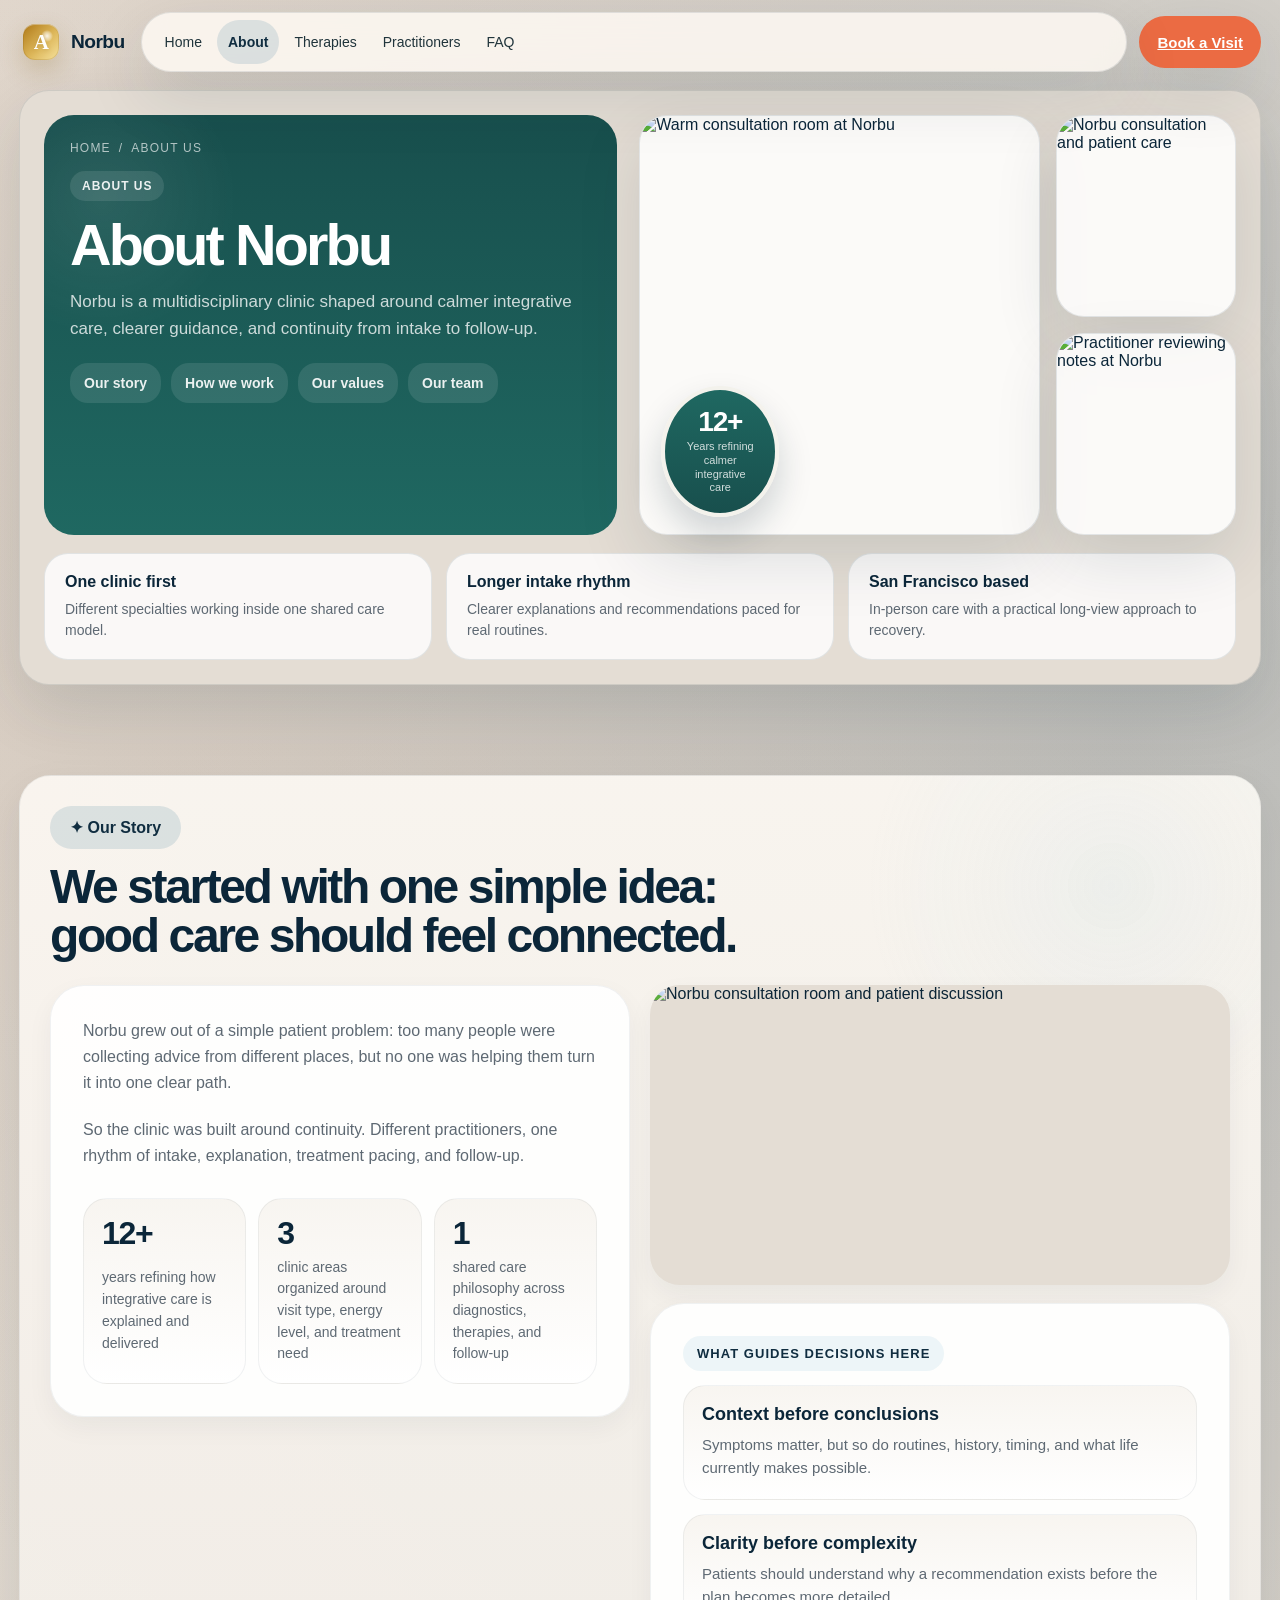
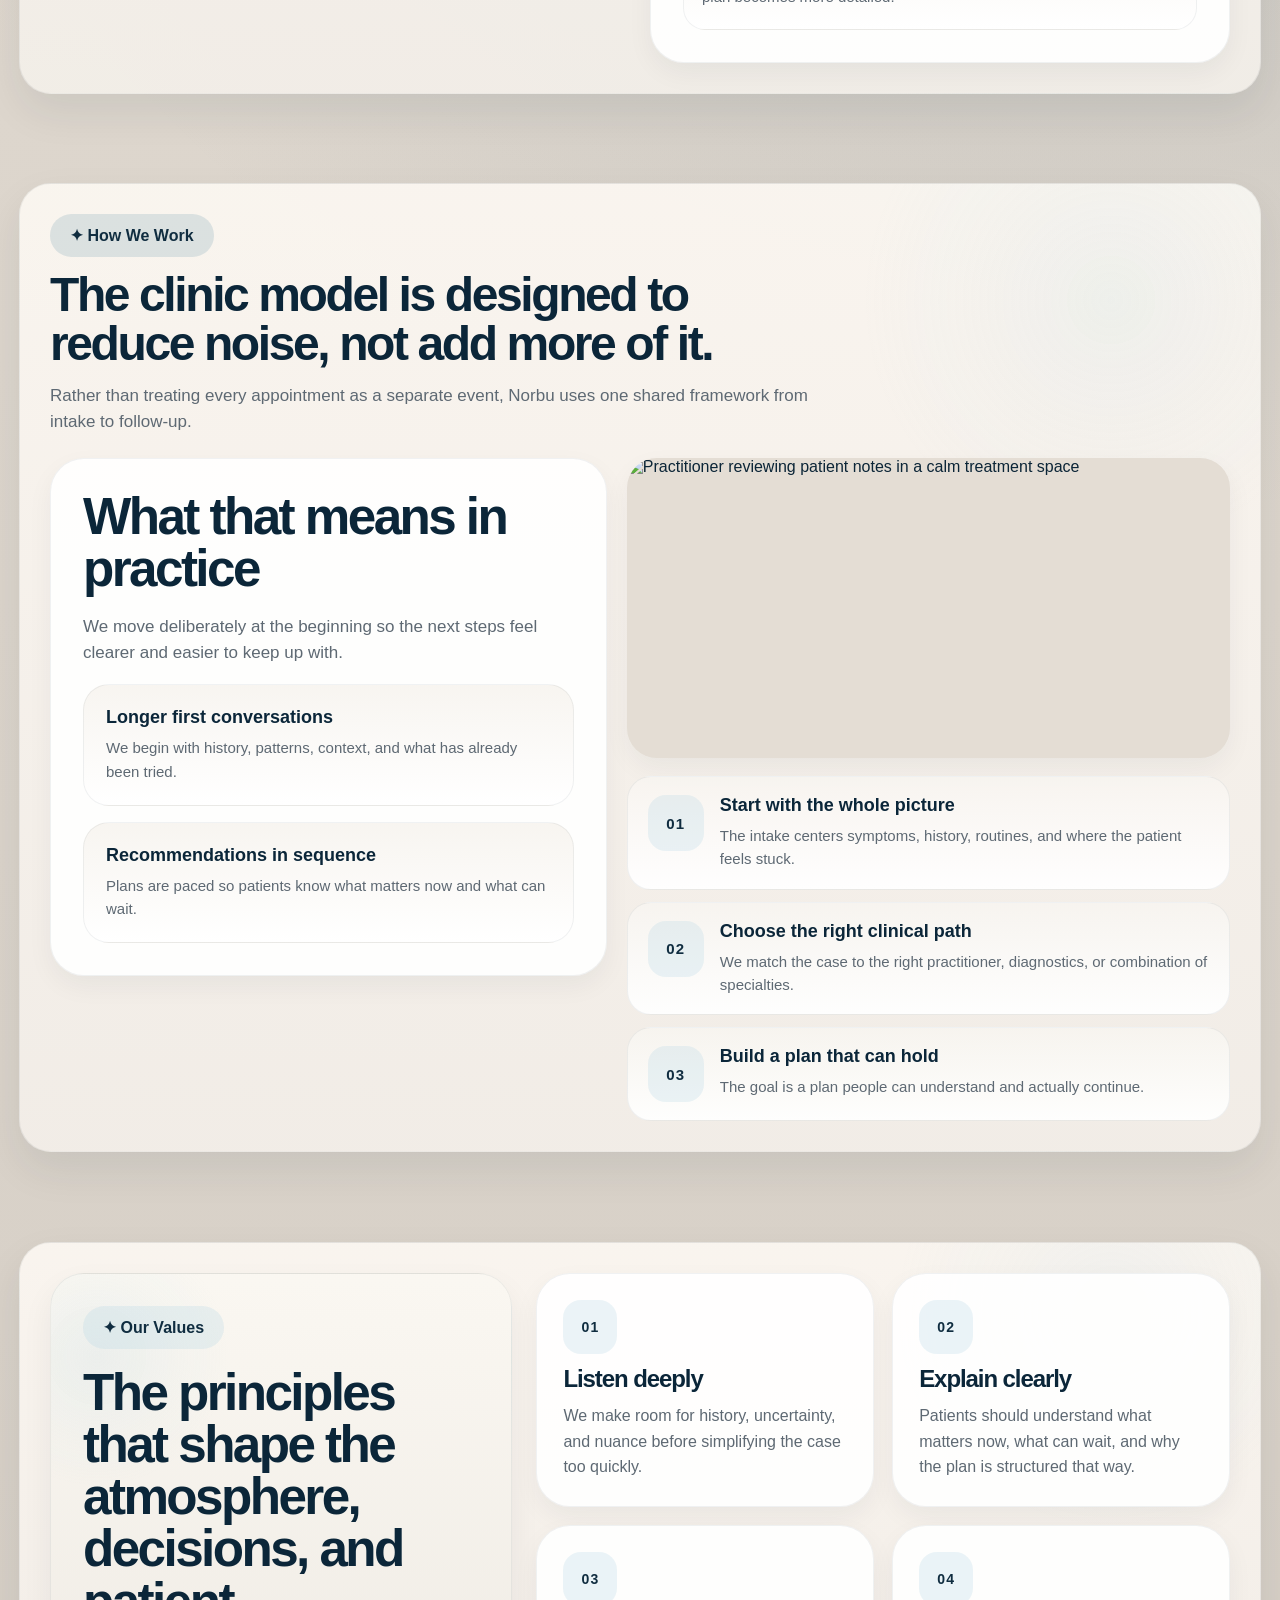
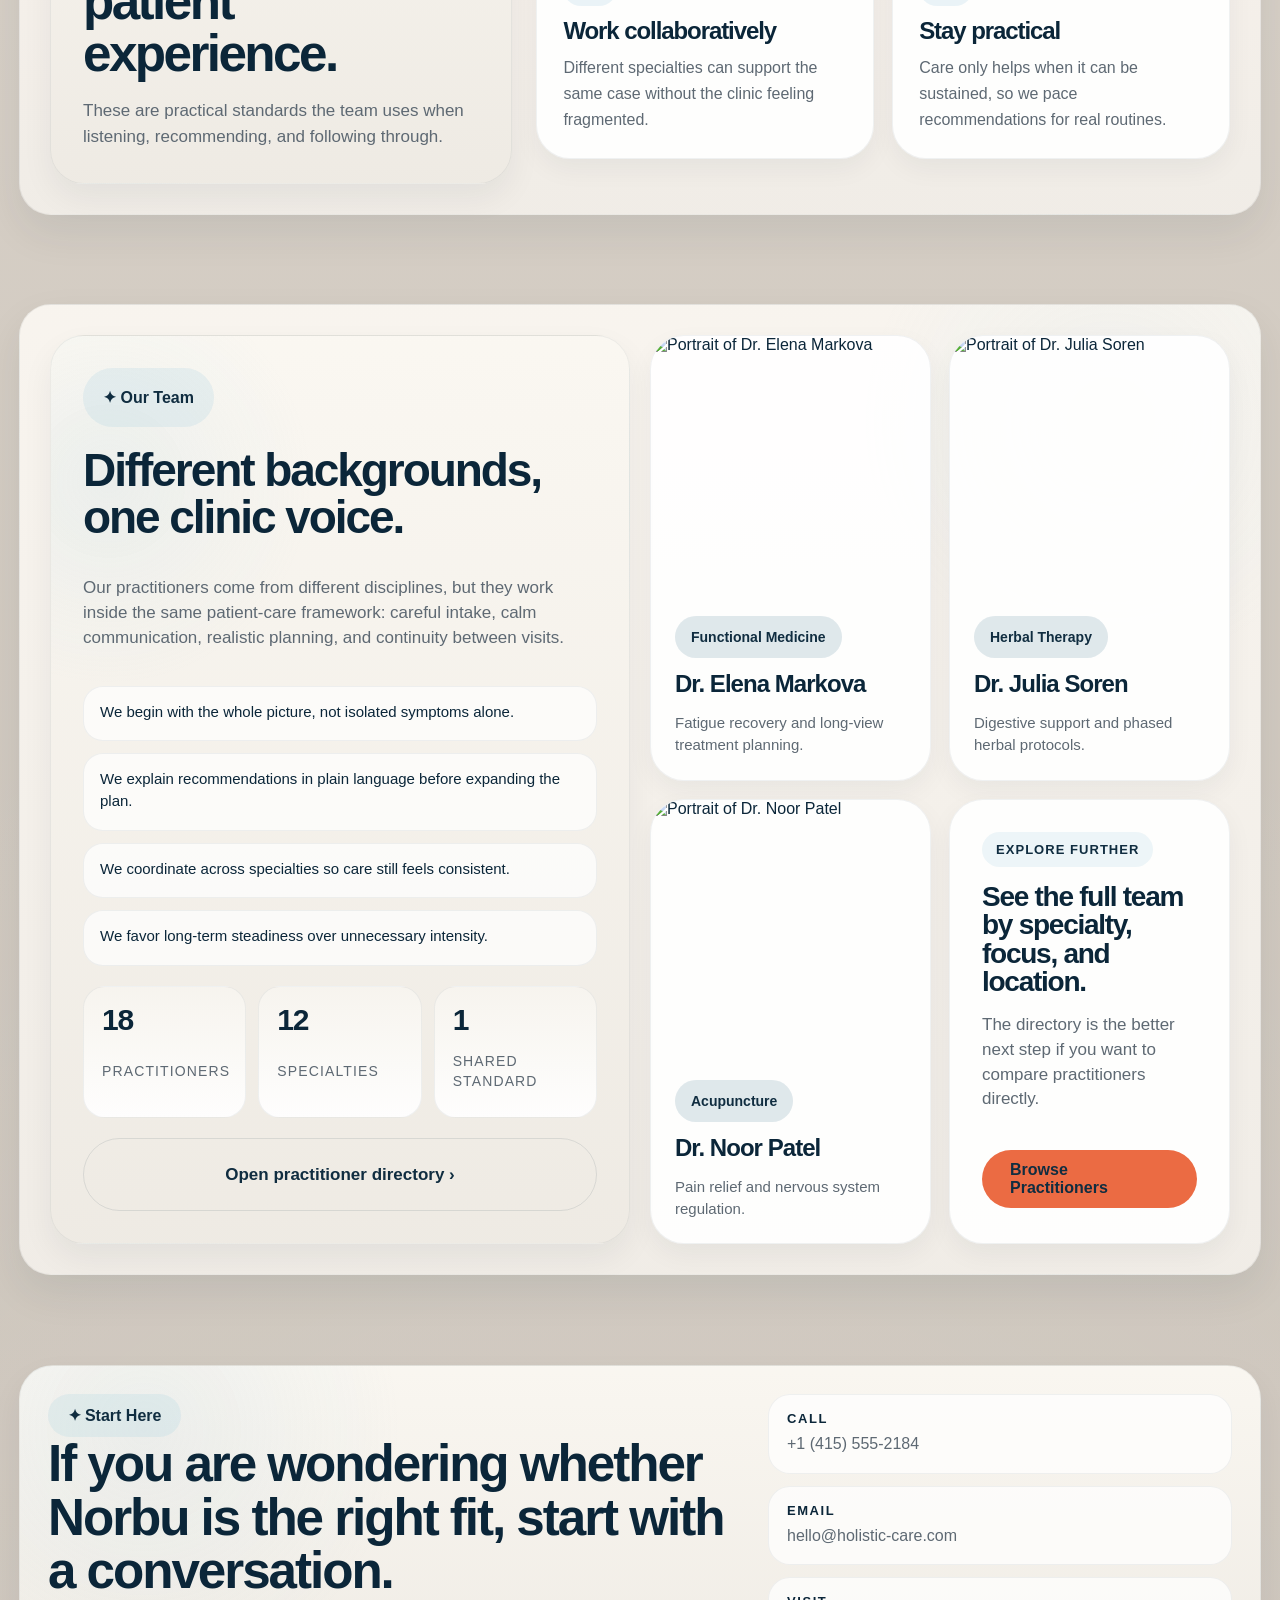
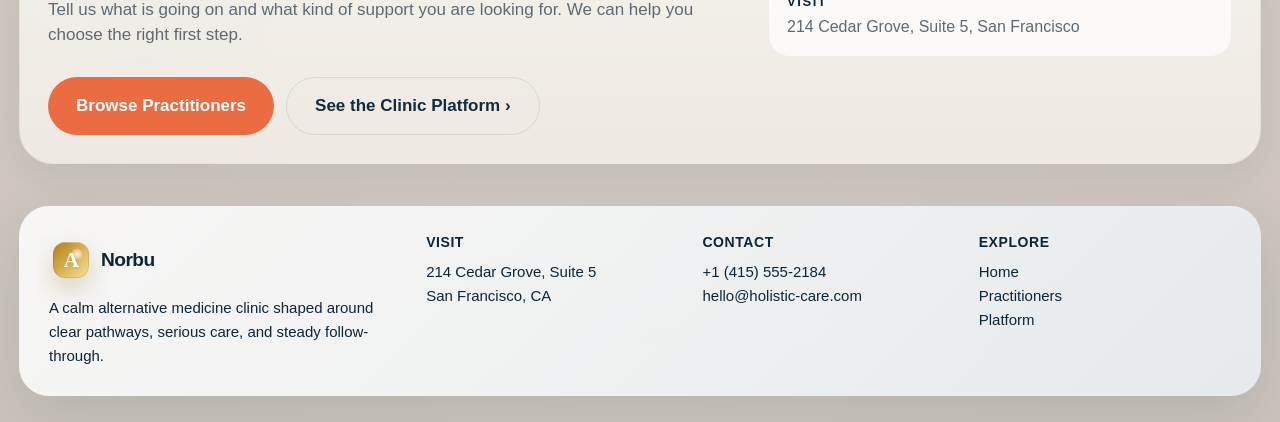
==== commit d8c14573: "Update Norbu branding and feedback flows" ====
--- a/about.html
+++ b/about.html
@@ -3,7 +3,7 @@
 <head>
   <meta charset="UTF-8">
   <meta name="viewport" content="width=device-width, initial-scale=1.0">
-  <title>About Aurea</title>
+  <title>About Norbu</title>
   <link rel="stylesheet" href="style.css">
   <link rel="icon" type="image/svg+xml" href="favicon.svg">
 </head>
@@ -12,7 +12,7 @@
     <header class="topbar">
       <a class="brand brand-link" href="index.html">
         <div class="brand-mark"></div>
-        <span>Aurea</span>
+        <span>Norbu</span>
       </a>
 
       <div class="shell" id="site-shell">
@@ -21,9 +21,7 @@
           <a class="active" href="about.html">About</a>
           <a href="index.html">Therapies</a>
           <a href="practitioners.html">Practitioners</a>
-          <a href="index.html">Journal</a>
           <a href="faq.html">FAQ</a>
-          <a href="#about-contact">Contact</a>
         </nav>
         <div class="icon-circle search-icon">⌕</div>
         <button class="menu-toggle" id="menu-toggle" type="button" aria-expanded="false" aria-controls="site-nav" aria-label="Open navigation">
@@ -54,8 +52,8 @@
               <span>About us</span>
             </div>
             <span class="subpage-hero-kicker">About us</span>
-            <h1>About Aurea</h1>
-            <p>Aurea is a multidisciplinary clinic shaped around calmer integrative care, clearer guidance, and continuity from intake to follow-up.</p>
+            <h1>About Norbu</h1>
+            <p>Norbu is a multidisciplinary clinic shaped around calmer integrative care, clearer guidance, and continuity from intake to follow-up.</p>
 
             <nav class="subpage-hero-links" aria-label="About page sections">
               <a href="#about-story">Our story</a>
@@ -67,15 +65,15 @@
 
           <div class="subpage-hero-visual">
             <article class="subpage-hero-image subpage-hero-image--main">
-              <img src="https://images.unsplash.com/photo-1515377905703-c4788e51af15?auto=format&fit=crop&w=1400&q=80" alt="Warm consultation room at Aurea">
+              <img src="https://images.unsplash.com/photo-1515377905703-c4788e51af15?auto=format&fit=crop&w=1400&q=80" alt="Warm consultation room at Norbu">
             </article>
 
             <div class="subpage-hero-stack">
               <article class="subpage-hero-image subpage-hero-image--small">
-                <img src="https://images.unsplash.com/photo-1576091160399-112ba8d25d1d?auto=format&fit=crop&w=900&q=80" alt="Aurea consultation and patient care">
+                <img src="https://images.unsplash.com/photo-1576091160399-112ba8d25d1d?auto=format&fit=crop&w=900&q=80" alt="Norbu consultation and patient care">
               </article>
               <article class="subpage-hero-image subpage-hero-image--small">
-                <img src="https://images.unsplash.com/photo-1516549655169-df83a0774514?auto=format&fit=crop&w=900&q=80" alt="Practitioner reviewing notes at Aurea">
+                <img src="https://images.unsplash.com/photo-1516549655169-df83a0774514?auto=format&fit=crop&w=900&q=80" alt="Practitioner reviewing notes at Norbu">
               </article>
             </div>
 
@@ -110,7 +108,7 @@
 
         <div class="about-story-layout">
           <article class="about-story-prose card">
-            <p>Aurea grew out of a simple patient problem: too many people were collecting advice from different places, but no one was helping them turn it into one clear path.</p>
+            <p>Norbu grew out of a simple patient problem: too many people were collecting advice from different places, but no one was helping them turn it into one clear path.</p>
             <p>So the clinic was built around continuity. Different practitioners, one rhythm of intake, explanation, treatment pacing, and follow-up.</p>
 
             <div class="about-story-stats">
@@ -131,7 +129,7 @@
 
           <div class="about-story-side">
             <article class="about-story-visual card">
-              <img src="https://images.unsplash.com/photo-1576091160399-112ba8d25d1d?auto=format&fit=crop&w=1400&q=80" alt="Aurea consultation room and patient discussion">
+              <img src="https://images.unsplash.com/photo-1576091160399-112ba8d25d1d?auto=format&fit=crop&w=1400&q=80" alt="Norbu consultation room and patient discussion">
             </article>
 
             <aside class="about-story-rail card">
@@ -155,7 +153,7 @@
         <div class="about-section-head about-section-head--stacked">
           <div class="pill">✦ How We Work</div>
           <h2>The clinic model is designed to reduce noise, not add more of it.</h2>
-          <p>Rather than treating every appointment as a separate event, Aurea uses one shared framework from intake to follow-up.</p>
+          <p>Rather than treating every appointment as a separate event, Norbu uses one shared framework from intake to follow-up.</p>
         </div>
 
         <div class="about-model-layout">
@@ -314,7 +312,7 @@
           <div class="about-contact-grid">
             <div>
               <div class="pill">✦ Start Here</div>
-              <h2>If you are wondering whether Aurea is the right fit, start with a conversation.</h2>
+              <h2>If you are wondering whether Norbu is the right fit, start with a conversation.</h2>
               <p>Tell us what is going on and what kind of support you are looking for. We can help you choose the right first step.</p>
             </div>
 
@@ -347,7 +345,7 @@
         <div>
           <a class="brand brand-link site-footer-brand" href="index.html">
             <div class="brand-mark"></div>
-            <span>Aurea</span>
+            <span>Norbu</span>
           </a>
           <p>A calm alternative medicine clinic shaped around clear pathways, serious care, and steady follow-through.</p>
         </div>
--- a/style.css
+++ b/style.css
@@ -17,6 +17,197 @@
   --brand-gold-mid: #ddb75a;
   --brand-gold-end: #f6e29d;
   --brand-gold-shadow: rgba(139, 101, 22, 0.24);
+}
+
+/* Review flow and clinical journal additions */
+.review-modal[hidden] {
+  display: none;
+}
+
+.review-modal {
+  position: fixed;
+  inset: 0;
+  z-index: 1200;
+  display: grid;
+  place-items: center;
+  padding: 24px;
+}
+
+.review-modal__backdrop {
+  position: absolute;
+  inset: 0;
+  background: rgba(21, 25, 23, 0.68);
+  backdrop-filter: blur(6px);
+}
+
+.review-modal__dialog {
+  position: relative;
+  z-index: 1;
+  width: min(680px, 100%);
+  max-height: min(820px, calc(100vh - 48px));
+  overflow-y: auto;
+  border-radius: 28px;
+  padding: clamp(28px, 5vw, 48px);
+  background: #f8f5ef;
+  box-shadow: 0 28px 80px rgba(21, 25, 23, 0.28);
+}
+
+.review-modal__dialog h2 {
+  margin: 10px 0 12px;
+}
+
+.review-modal__dialog > p {
+  margin: 0 0 24px;
+  color: #5f645f;
+}
+
+.review-modal__close {
+  position: absolute;
+  top: 18px;
+  right: 18px;
+  width: 40px;
+  height: 40px;
+  border: 0;
+  border-radius: 50%;
+  background: rgba(58, 73, 63, 0.1);
+  color: #26332b;
+  font-size: 26px;
+  cursor: pointer;
+}
+
+.has-review-modal-open {
+  overflow: hidden;
+}
+
+.review-form {
+  display: grid;
+  gap: 18px;
+}
+
+.review-form__grid {
+  display: grid;
+  grid-template-columns: repeat(2, minmax(0, 1fr));
+  gap: 16px;
+}
+
+.review-form label {
+  display: grid;
+  gap: 8px;
+  color: #344139;
+  font-weight: 700;
+}
+
+.review-form input,
+.review-form select,
+.review-form textarea {
+  width: 100%;
+  border: 1px solid rgba(52, 65, 57, 0.2);
+  border-radius: 14px;
+  padding: 13px 14px;
+  background: #fff;
+  color: #26332b;
+  font: inherit;
+}
+
+.review-form textarea {
+  resize: vertical;
+}
+
+.review-form__actions {
+  display: flex;
+  flex-wrap: wrap;
+  gap: 12px;
+}
+
+.review-form__status {
+  min-height: 1.5em;
+  margin: 0;
+  color: #3e6551;
+  font-weight: 700;
+}
+
+.testimonial-avatar--initial {
+  display: grid;
+  place-items: center;
+  background: #dce7df;
+  color: #365344;
+  font-size: 20px;
+  font-weight: 800;
+}
+
+.testimonial-practitioner {
+  display: block;
+  margin-top: 4px;
+  color: #6c756f;
+  font-size: 13px;
+}
+
+.directory-card-rating {
+  margin-top: 14px;
+  color: #4c6b59;
+  font-size: 13px;
+  font-weight: 800;
+}
+
+.directory-review-summary {
+  display: grid;
+  gap: 4px;
+  margin: 20px 0;
+  border: 1px solid rgba(70, 91, 78, 0.14);
+  border-radius: 16px;
+  padding: 14px 16px;
+  background: rgba(226, 235, 228, 0.5);
+}
+
+.directory-review-summary span {
+  color: #657068;
+  font-size: 13px;
+}
+
+.doctor-journal-patient {
+  display: grid;
+  gap: 5px;
+  margin-bottom: 18px;
+  border-radius: 18px;
+  padding: 18px;
+  background: rgba(226, 235, 228, 0.52);
+}
+
+.doctor-journal-patient span {
+  color: #6b756e;
+  font-size: 12px;
+  font-weight: 800;
+  letter-spacing: 0.08em;
+  text-transform: uppercase;
+}
+
+.doctor-journal-patient strong {
+  font-size: 20px;
+}
+
+.doctor-journal-patient p {
+  margin: 0;
+  color: #657068;
+}
+
+.journal-entry--clinical .journal-entry-footer {
+  justify-content: flex-start;
+}
+
+@media (max-width: 640px) {
+  .review-modal {
+    padding: 12px;
+  }
+
+  .review-modal__dialog {
+    max-height: calc(100vh - 24px);
+    border-radius: 22px;
+    padding: 28px 20px;
+  }
+
+  .review-form__grid {
+    grid-template-columns: 1fr;
+  }
 }
 
 .home-page,
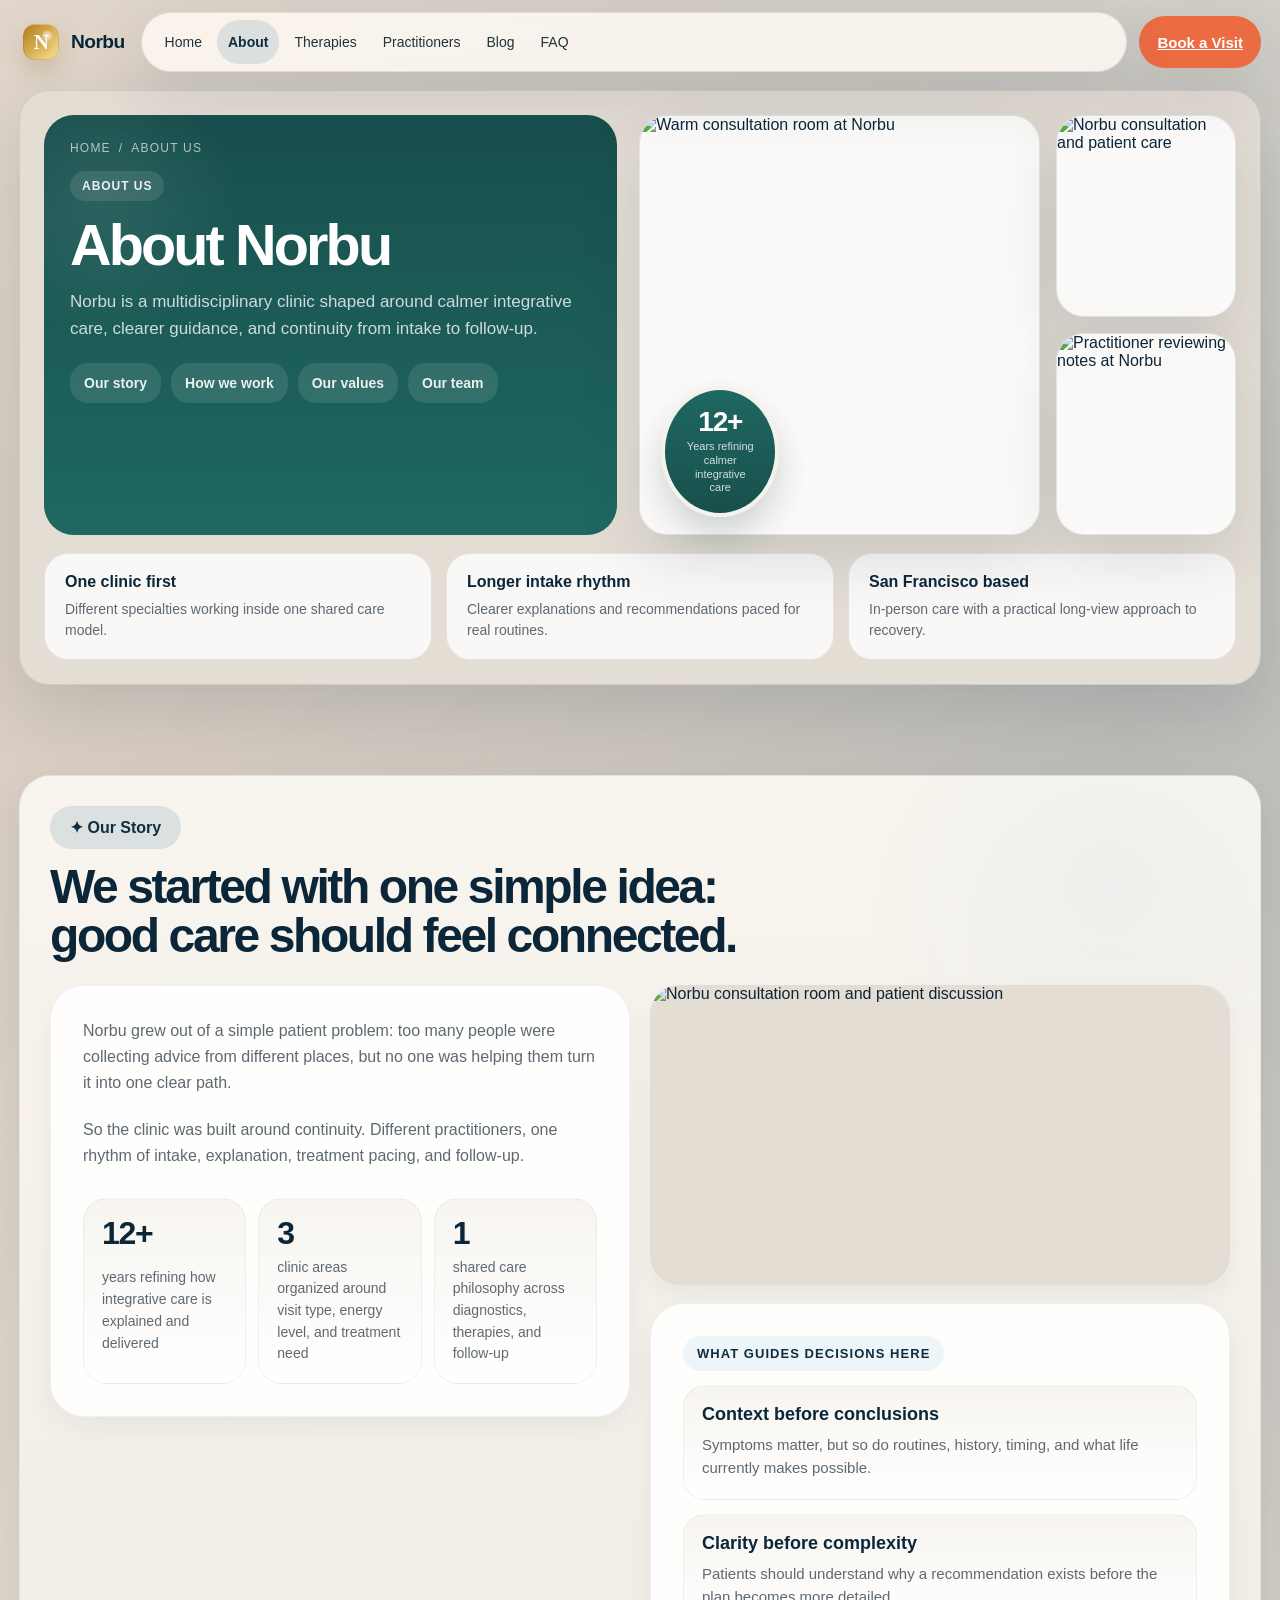
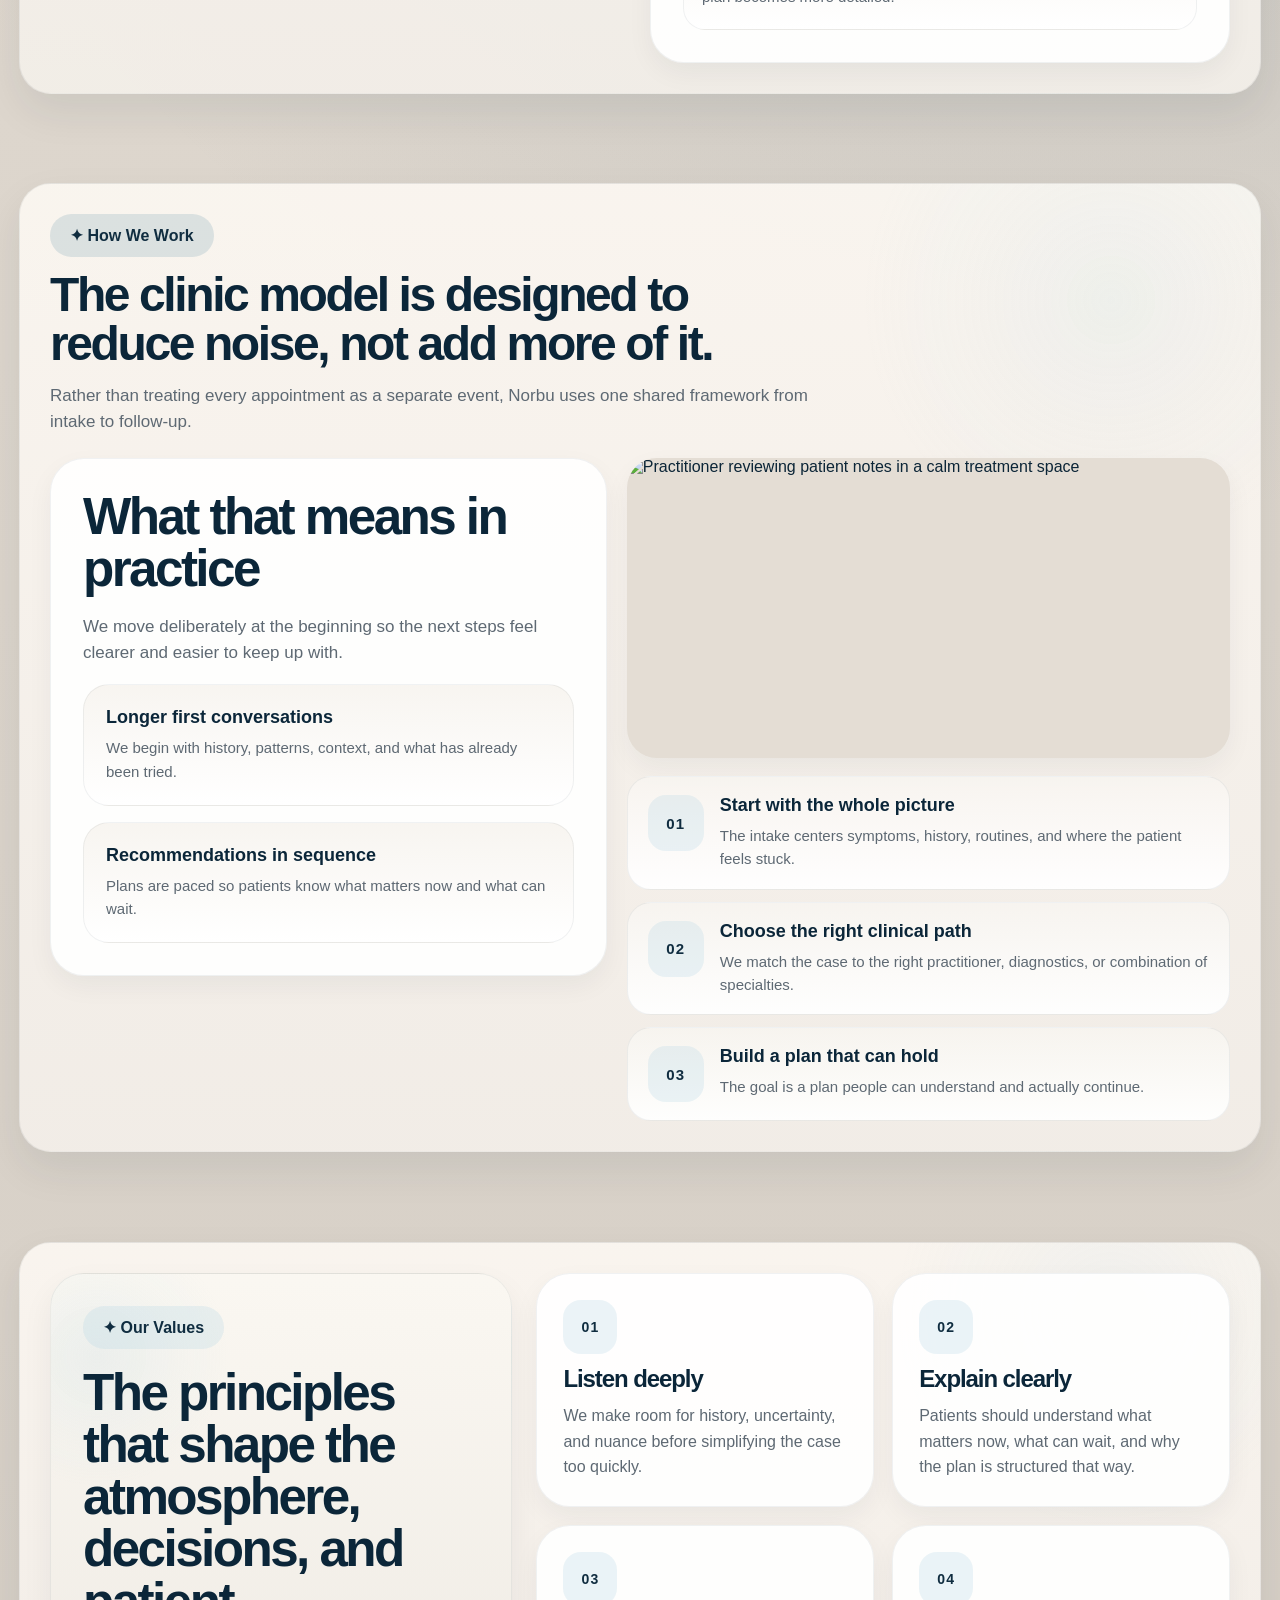
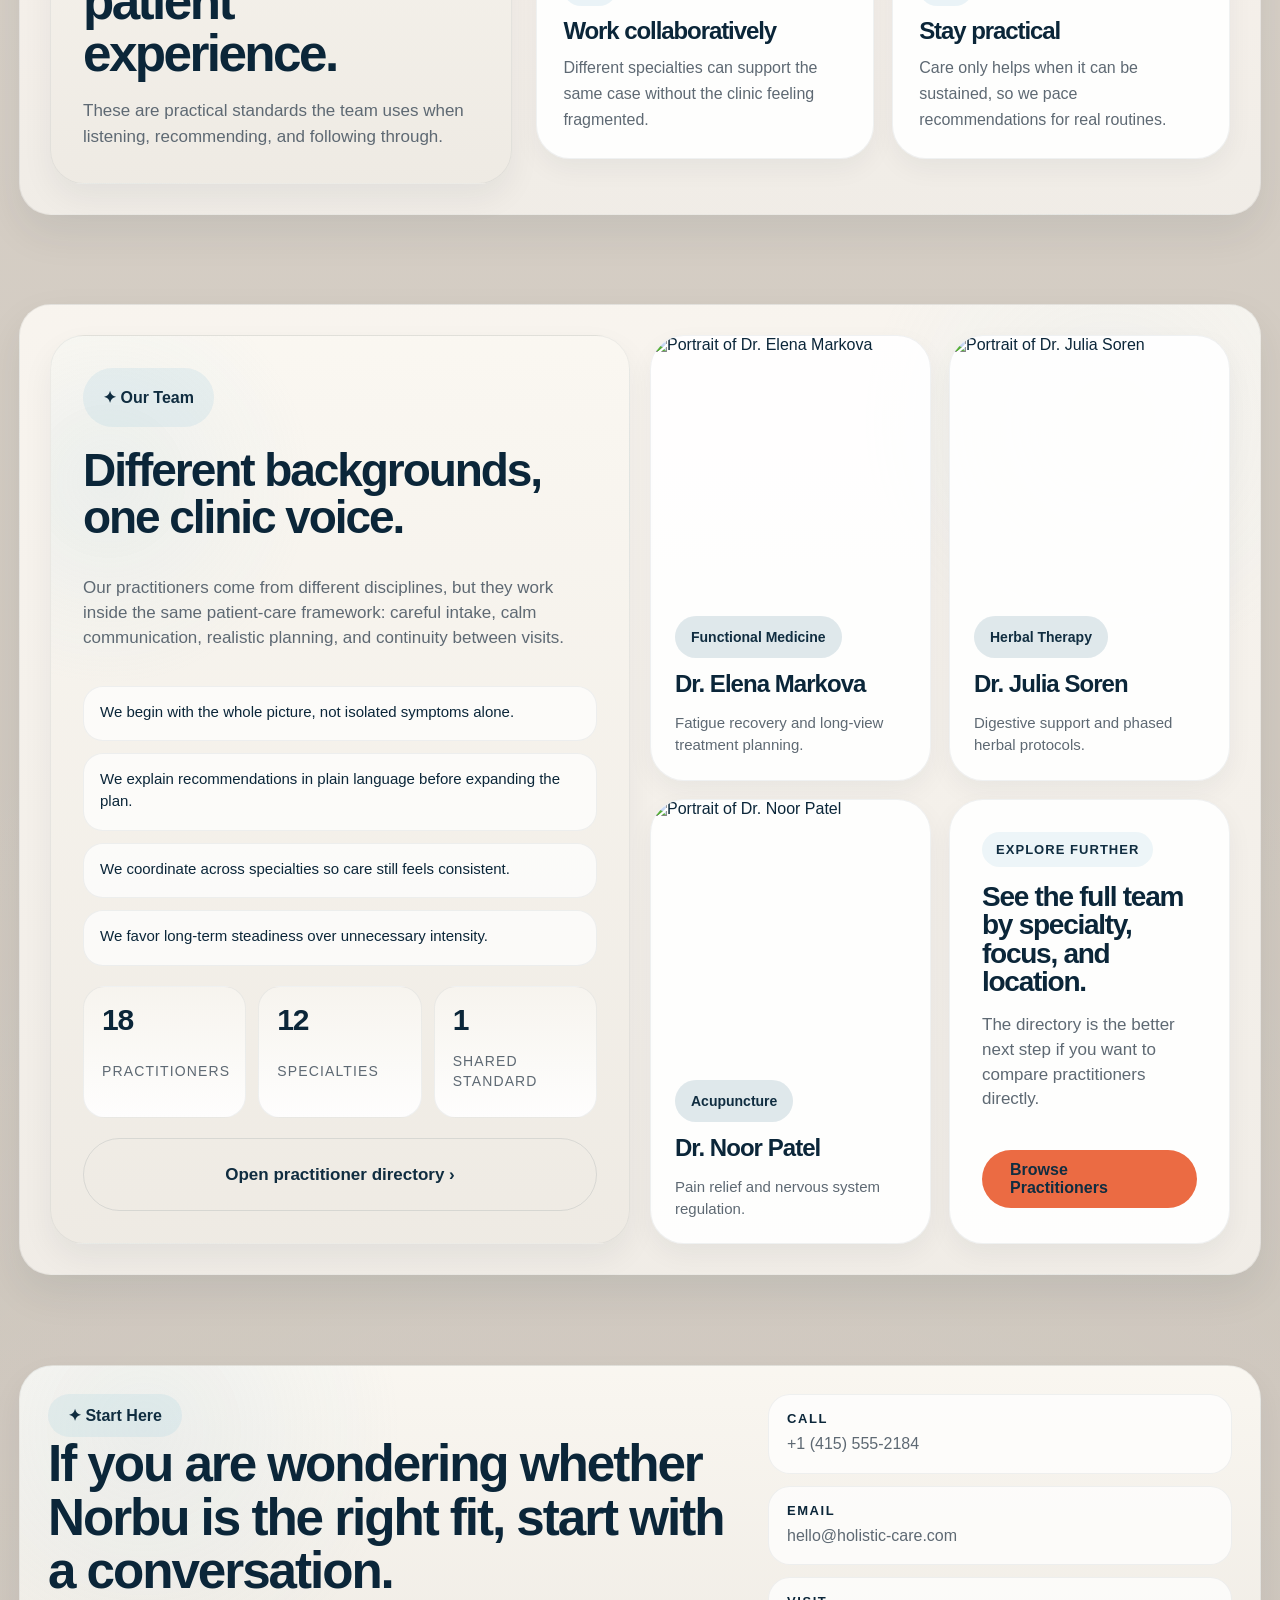
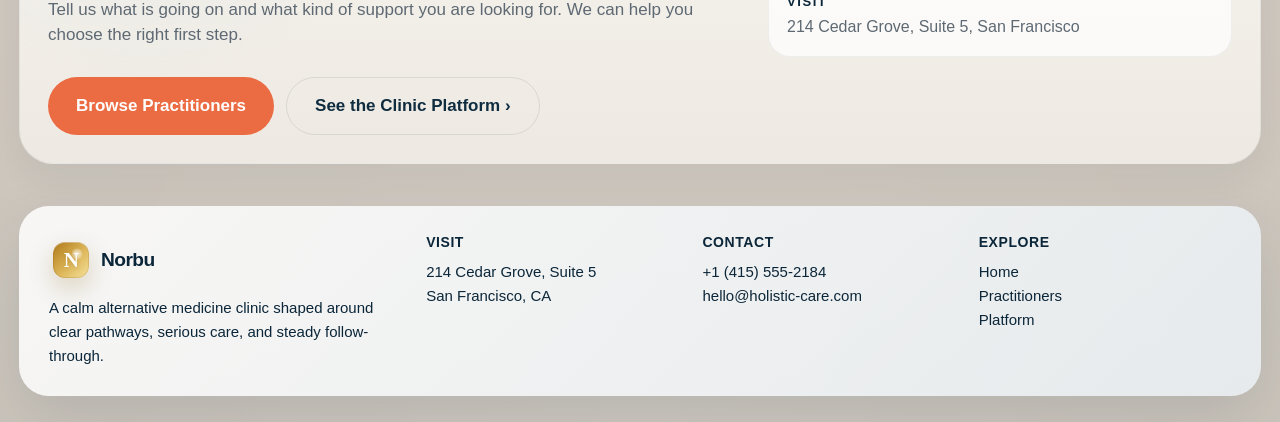
==== commit db4081de: "Add therapy directory and Norbu blog" ====
--- a/about.html
+++ b/about.html
@@ -19,8 +19,9 @@
         <nav class="nav" id="site-nav">
           <a href="index.html">Home</a>
           <a class="active" href="about.html">About</a>
-          <a href="index.html">Therapies</a>
+          <a href="therapies.html">Therapies</a>
           <a href="practitioners.html">Practitioners</a>
+          <a href="blog.html">Blog</a>
           <a href="faq.html">FAQ</a>
         </nav>
         <div class="icon-circle search-icon">⌕</div>
--- a/style.css
+++ b/style.css
@@ -1719,7 +1719,7 @@
     }
 
     .brand-mark::before {
-      content: "A";
+      content: "N";
       position: relative;
       width: auto;
       height: auto;
@@ -13730,3 +13730,517 @@
     white-space: normal;
   }
 }
+
+/* About page: compact, consistent mobile rhythm. */
+@media (max-width: 760px) {
+  .about-page .about-main { gap: 32px; }
+  .about-page .about-page-intro,
+  .about-page .about-section,
+  .about-page .about-contact { margin-inline: 12px; }
+  .about-page .about-page-intro { gap: 14px; padding: 18px; border-radius: 26px; }
+  .about-page .about-page-intro-layout,
+  .about-page .about-story-layout,
+  .about-page .about-model-layout,
+  .about-page .about-team-layout,
+  .about-page .about-contact-grid { grid-template-columns: minmax(0, 1fr); }
+  .about-page .about-page-intro-copy h1 { max-width: none; margin: 14px 0 12px; font-size: clamp(38px, 12vw, 48px); line-height: 1.02; }
+  .about-page .about-page-intro-copy p,
+  .about-page .about-section-head p,
+  .about-page .about-values-copy p,
+  .about-page .about-story-prose p,
+  .about-page .about-contact-card p { font-size: 16px; line-height: 1.6; }
+  .about-page .about-page-intro-meta,
+  .about-page .about-anchor-grid,
+  .about-page .about-values-grid,
+  .about-page .about-mini-grid,
+  .about-page .about-story-stats,
+  .about-page .about-team-facts,
+  .about-page .about-contact-points { grid-template-columns: minmax(0, 1fr); }
+  .about-page .about-page-intro-visual { min-height: 390px; border-radius: 24px; }
+  .about-page .about-page-intro-note { left: 14px; right: 14px; bottom: 14px; max-width: none; padding: 18px; border-radius: 20px; }
+  .about-page .about-page-intro-links { grid-template-columns: minmax(0, 1fr); }
+  .about-page .about-page-intro-links a,
+  .about-page .about-contact-actions .btn { width: 100%; justify-content: center; text-align: center; }
+  .about-page .about-anchor-card,
+  .about-page .about-story-prose,
+  .about-page .about-story-rail,
+  .about-page .about-value-card,
+  .about-page .about-team-standard-card,
+  .about-page .about-mini-practitioner,
+  .about-page .about-mini-directory,
+  .about-page .about-pullquote,
+  .about-page .about-experience-item,
+  .about-page .about-contact-card { padding: 22px; border-radius: 24px; }
+  .about-page .about-section-head h2,
+  .about-page .about-values-copy h2,
+  .about-page .about-team-standard-card h2,
+  .about-page .about-contact-card h2 { font-size: clamp(30px, 9vw, 38px); line-height: 1.08; }
+}
+@media (max-width: 420px) {
+  .about-page .about-page-intro,
+  .about-page .about-section,
+  .about-page .about-contact { margin-inline: 8px; }
+  .about-page .about-page-intro-visual { min-height: 360px; }
+  .about-page .about-anchor-card,
+  .about-page .about-story-prose,
+  .about-page .about-story-rail,
+  .about-page .about-value-card,
+  .about-page .about-team-standard-card,
+  .about-page .about-mini-practitioner,
+  .about-page .about-mini-directory,
+  .about-page .about-pullquote,
+  .about-page .about-experience-item,
+  .about-page .about-contact-card { padding: 20px; }
+}
+
+/* Therapy directory and editorial blog */
+.catalog-page {
+  background:
+    radial-gradient(circle at 8% 5%, rgba(170, 207, 223, 0.18), transparent 24%),
+    var(--bg);
+}
+
+.catalog-main {
+  width: min(1460px, calc(100% - 40px));
+  margin: 34px auto 80px;
+  display: grid;
+  gap: 28px;
+}
+
+.catalog-hero,
+.blog-hero {
+  display: grid;
+  grid-template-columns: minmax(0, 0.92fr) minmax(420px, 1.08fr);
+  gap: 24px;
+  padding: 30px;
+  border-radius: 38px;
+  background: linear-gradient(145deg, #123f49 0%, #195764 58%, #557d73 100%);
+  color: #fff;
+  box-shadow: 0 26px 70px rgba(11, 38, 57, 0.15);
+}
+
+.catalog-hero-copy,
+.blog-hero-copy {
+  align-self: center;
+  padding: clamp(18px, 4vw, 48px);
+}
+
+.catalog-hero-copy .pill,
+.blog-hero-copy .pill {
+  background: rgba(255, 255, 255, 0.12);
+  color: rgba(255, 255, 255, 0.92);
+}
+
+.catalog-hero h1,
+.blog-hero h1 {
+  margin: 24px 0 18px;
+  max-width: 11ch;
+  color: #fff;
+  font-size: clamp(46px, 5.4vw, 76px);
+  line-height: 0.98;
+  letter-spacing: -0.06em;
+}
+
+.catalog-hero-copy > p,
+.blog-hero-copy > p {
+  max-width: 650px;
+  margin: 0;
+  color: rgba(255, 255, 255, 0.76);
+  font-size: 18px;
+  line-height: 1.65;
+}
+
+.catalog-hero-actions {
+  display: flex;
+  flex-wrap: wrap;
+  gap: 12px;
+  margin-top: 28px;
+}
+
+.catalog-hero .btn-secondary,
+.therapy-guidance .btn-secondary {
+  border-color: rgba(255, 255, 255, 0.22);
+  background: rgba(255, 255, 255, 0.1);
+  color: #fff;
+}
+
+.catalog-hero-visual {
+  position: relative;
+  min-height: 560px;
+  overflow: hidden;
+  border-radius: 30px;
+}
+
+.catalog-hero-visual img,
+.blog-featured > img {
+  width: 100%;
+  height: 100%;
+  object-fit: cover;
+}
+
+.catalog-hero-note {
+  position: absolute;
+  left: 20px;
+  right: 20px;
+  bottom: 20px;
+  display: grid;
+  gap: 5px;
+  padding: 20px;
+  border-radius: 20px;
+  background: rgba(248, 245, 238, 0.9);
+  color: var(--text);
+  backdrop-filter: blur(8px);
+}
+
+.catalog-hero-note span { color: var(--muted); }
+
+.catalog-toolbar {
+  position: relative;
+  display: grid;
+  grid-template-columns: minmax(280px, 1.15fr) minmax(260px, 0.85fr);
+  gap: 20px 30px;
+  padding: 30px;
+  border-radius: 32px;
+  background: rgba(255, 255, 255, 0.82);
+  border: 1px solid rgba(11, 38, 57, 0.07);
+  box-shadow: var(--shadow);
+}
+
+.catalog-toolbar-head {
+  display: flex;
+  align-items: end;
+  justify-content: space-between;
+  gap: 20px;
+  grid-column: 1 / -1;
+}
+
+.catalog-kicker {
+  display: block;
+  margin-bottom: 8px;
+  color: var(--teal);
+  font-size: 12px;
+  font-weight: 800;
+  letter-spacing: 0.14em;
+  text-transform: uppercase;
+}
+
+.catalog-toolbar h2,
+.therapy-guidance h2,
+.blog-newsletter h2 {
+  margin: 0;
+  color: var(--text);
+  font-size: clamp(32px, 4vw, 50px);
+  line-height: 1.03;
+  letter-spacing: -0.05em;
+}
+
+.catalog-result-count {
+  flex: 0 0 auto;
+  padding: 10px 14px;
+  border-radius: 999px;
+  background: rgba(170, 211, 156, 0.26);
+  color: var(--teal-dark);
+  font-size: 13px;
+  font-weight: 800;
+}
+
+.catalog-search,
+.catalog-filter-group {
+  display: grid;
+  gap: 9px;
+}
+
+.catalog-search > span,
+.catalog-filter-group > span,
+.blog-newsletter-form label > span {
+  color: var(--muted);
+  font-size: 12px;
+  font-weight: 800;
+  letter-spacing: 0.1em;
+  text-transform: uppercase;
+}
+
+.catalog-search input,
+.blog-newsletter-form input {
+  width: 100%;
+  min-height: 50px;
+  padding: 0 16px;
+  border: 1px solid rgba(11, 38, 57, 0.12);
+  border-radius: 16px;
+  background: #f8f7f3;
+  color: var(--text);
+  font: inherit;
+}
+
+.catalog-search input:focus,
+.blog-newsletter-form input:focus {
+  outline: 3px solid rgba(147, 199, 207, 0.28);
+  border-color: var(--soft-blue);
+}
+
+.catalog-filter-row {
+  display: flex;
+  flex-wrap: wrap;
+  gap: 8px;
+}
+
+.catalog-filter,
+.catalog-reset {
+  min-height: 42px;
+  padding: 0 14px;
+  border: 1px solid rgba(11, 38, 57, 0.1);
+  border-radius: 999px;
+  background: #f7f5f0;
+  color: var(--muted);
+  font: inherit;
+  font-size: 13px;
+  font-weight: 700;
+  cursor: pointer;
+  transition: 0.2s ease;
+}
+
+.catalog-filter:hover,
+.catalog-filter.is-active {
+  border-color: var(--teal);
+  background: var(--teal);
+  color: #fff;
+}
+
+.catalog-reset {
+  align-self: end;
+  justify-self: end;
+  background: transparent;
+  color: var(--teal);
+}
+
+.therapy-grid,
+.blog-grid {
+  display: grid;
+  grid-template-columns: repeat(3, minmax(0, 1fr));
+  gap: 22px;
+}
+
+.therapy-card,
+.blog-card {
+  min-width: 0;
+  overflow: hidden;
+  border-radius: 30px;
+  background: rgba(255, 255, 255, 0.84);
+  border: 1px solid rgba(11, 38, 57, 0.07);
+  box-shadow: 0 16px 40px rgba(11, 38, 57, 0.07);
+  transition: transform 0.22s ease, box-shadow 0.22s ease;
+}
+
+.therapy-card:hover,
+.blog-card:hover {
+  transform: translateY(-4px);
+  box-shadow: 0 24px 52px rgba(11, 38, 57, 0.11);
+}
+
+.therapy-card[hidden],
+.blog-card[hidden] { display: none; }
+
+.therapy-card > img,
+.blog-card > img {
+  width: 100%;
+  height: 245px;
+  object-fit: cover;
+}
+
+.therapy-card-body,
+.blog-card-body {
+  display: grid;
+  gap: 14px;
+  padding: 24px;
+}
+
+.therapy-card-meta,
+.blog-card-meta {
+  display: flex;
+  flex-wrap: wrap;
+  justify-content: space-between;
+  gap: 8px;
+  color: var(--muted);
+  font-size: 12px;
+  font-weight: 700;
+  letter-spacing: 0.06em;
+  text-transform: uppercase;
+}
+
+.therapy-card h3,
+.blog-card h3,
+.blog-featured h2 {
+  margin: 0;
+  color: var(--text);
+  font-size: 27px;
+  line-height: 1.08;
+  letter-spacing: -0.035em;
+}
+
+.therapy-card p,
+.blog-card p,
+.blog-featured p,
+.therapy-guidance p,
+.blog-newsletter p {
+  margin: 0;
+  color: var(--muted);
+  font-size: 15px;
+  line-height: 1.6;
+}
+
+.therapy-card ul {
+  display: grid;
+  gap: 7px;
+  margin: 0;
+  padding: 0;
+  list-style: none;
+  color: var(--muted);
+  font-size: 14px;
+}
+
+.therapy-card li::before {
+  content: "+";
+  margin-right: 8px;
+  color: var(--lime);
+  font-weight: 900;
+}
+
+.therapy-card a,
+.blog-card a,
+.blog-featured a {
+  width: fit-content;
+  color: var(--teal);
+  font-weight: 800;
+  text-decoration: none;
+}
+
+.catalog-empty {
+  display: grid;
+  gap: 6px;
+  justify-items: center;
+  padding: 48px 24px;
+  border-radius: 28px;
+  background: rgba(255, 255, 255, 0.72);
+  color: var(--muted);
+  text-align: center;
+}
+
+.catalog-empty[hidden] { display: none; }
+.catalog-empty strong { color: var(--text); font-size: 22px; }
+
+.therapy-guidance,
+.blog-newsletter {
+  display: grid;
+  grid-template-columns: 0.9fr 1.1fr;
+  gap: 28px;
+  padding: clamp(28px, 5vw, 56px);
+  border-radius: 36px;
+  background: linear-gradient(145deg, #e5eee9 0%, #f3eee5 100%);
+  border: 1px solid rgba(11, 38, 57, 0.06);
+}
+
+.therapy-guidance-steps {
+  display: grid;
+  grid-template-columns: repeat(3, minmax(0, 1fr));
+  gap: 12px;
+}
+
+.therapy-guidance-steps article {
+  display: grid;
+  align-content: start;
+  gap: 10px;
+  padding: 20px;
+  border-radius: 22px;
+  background: rgba(255, 255, 255, 0.7);
+}
+
+.therapy-guidance-steps span,
+.blog-category {
+  width: fit-content;
+  padding: 7px 10px;
+  border-radius: 999px;
+  background: rgba(170, 207, 223, 0.28);
+  color: var(--teal);
+  font-size: 11px;
+  font-weight: 800;
+  letter-spacing: 0.08em;
+  text-transform: uppercase;
+}
+
+.therapy-guidance > .catalog-hero-actions { grid-column: 1 / -1; margin-top: 0; }
+.therapy-guidance .btn-secondary { border-color: rgba(11, 38, 57, 0.1); background: rgba(255,255,255,.62); color: var(--teal); }
+
+.blog-hero { grid-template-columns: minmax(280px, 0.72fr) minmax(520px, 1.28fr); }
+
+.blog-featured {
+  display: grid;
+  grid-template-columns: minmax(220px, 0.9fr) minmax(280px, 1.1fr);
+  overflow: hidden;
+  border-radius: 30px;
+  background: #f8f5ef;
+  color: var(--text);
+}
+
+.blog-featured-body {
+  display: grid;
+  align-content: center;
+  gap: 16px;
+  padding: clamp(24px, 4vw, 44px);
+}
+
+.blog-featured h2 { font-size: clamp(28px, 3vw, 42px); }
+.blog-featured .blog-card-meta { justify-content: start; gap: 18px; }
+.blog-toolbar { grid-template-columns: minmax(280px, 1fr); }
+.blog-toolbar .catalog-search { grid-column: 1 / -1; }
+.blog-toolbar .catalog-reset { position: absolute; right: 30px; bottom: 30px; }
+.blog-card-body { min-height: 300px; align-content: start; }
+.blog-card-body > a { margin-top: auto; }
+
+.blog-newsletter { align-items: end; }
+.blog-newsletter-form { display: grid; grid-template-columns: 1fr auto; align-items: end; gap: 12px; }
+.blog-newsletter-form label { display: grid; gap: 9px; }
+.blog-newsletter-form .btn { min-height: 50px; }
+
+@media (max-width: 1120px) {
+  .catalog-hero,
+  .blog-hero { grid-template-columns: 1fr; }
+  .catalog-hero h1,
+  .blog-hero h1 { max-width: 13ch; }
+  .catalog-hero-visual { min-height: 460px; }
+  .therapy-grid,
+  .blog-grid { grid-template-columns: repeat(2, minmax(0, 1fr)); }
+  .therapy-guidance { grid-template-columns: 1fr; }
+}
+
+@media (max-width: 760px) {
+  .catalog-main { width: min(100% - 24px, 1460px); margin-top: 18px; gap: 18px; }
+  .catalog-hero,
+  .blog-hero,
+  .catalog-toolbar,
+  .therapy-guidance,
+  .blog-newsletter { padding: 20px; border-radius: 26px; }
+  .catalog-hero-copy,
+  .blog-hero-copy { padding: 12px 4px 22px; }
+  .catalog-hero h1,
+  .blog-hero h1 { font-size: clamp(40px, 12vw, 56px); }
+  .catalog-hero-copy > p,
+  .blog-hero-copy > p { font-size: 16px; }
+  .catalog-hero-visual { min-height: 410px; border-radius: 22px; }
+  .catalog-toolbar { grid-template-columns: 1fr; }
+  .catalog-toolbar-head { align-items: start; }
+  .catalog-result-count { margin-top: 4px; }
+  .catalog-reset { justify-self: stretch; }
+  .therapy-grid,
+  .blog-grid,
+  .therapy-guidance-steps { grid-template-columns: 1fr; }
+  .therapy-card,
+  .blog-card { border-radius: 24px; }
+  .therapy-card > img,
+  .blog-card > img { height: 230px; }
+  .blog-featured { grid-template-columns: 1fr; }
+  .blog-featured > img { height: 260px; }
+  .blog-toolbar .catalog-reset { position: static; }
+  .blog-newsletter { grid-template-columns: 1fr; }
+  .blog-newsletter-form { grid-template-columns: 1fr; }
+  .catalog-hero-actions .btn { width: 100%; justify-content: center; }
+}
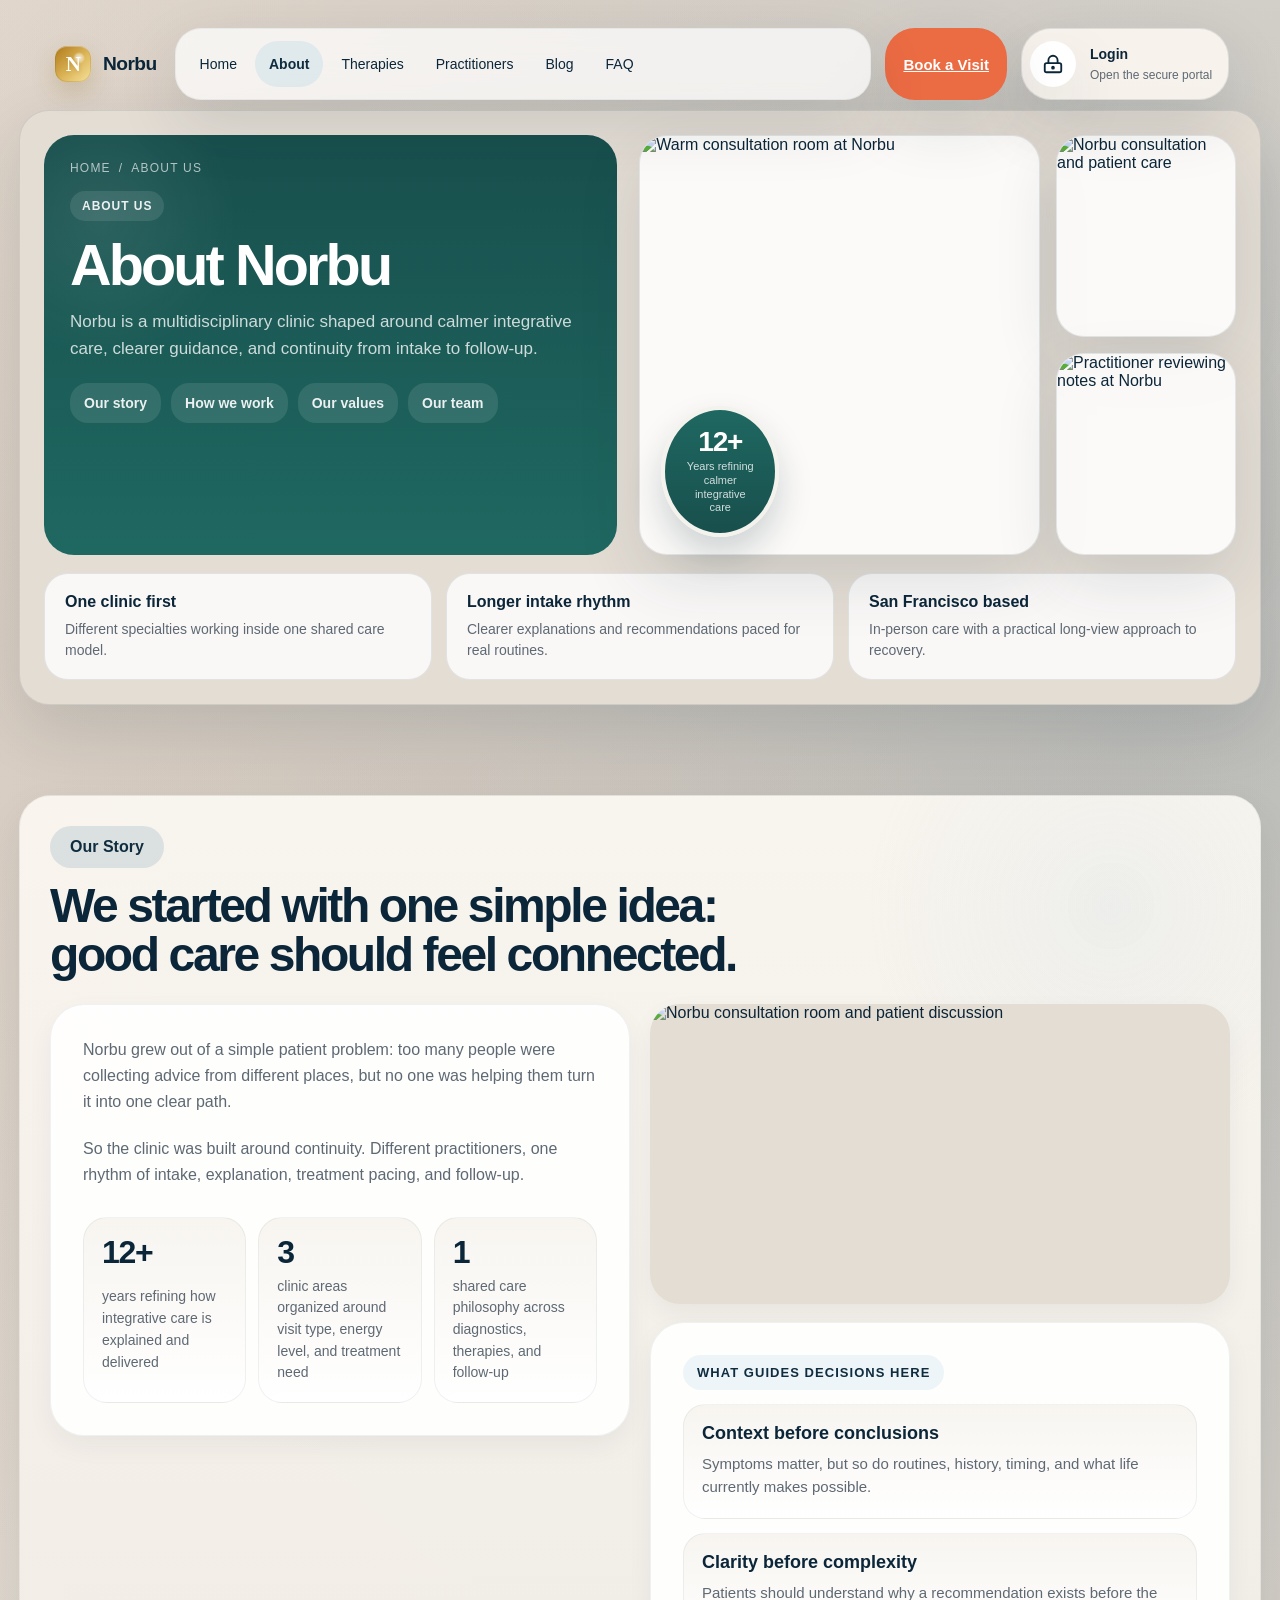
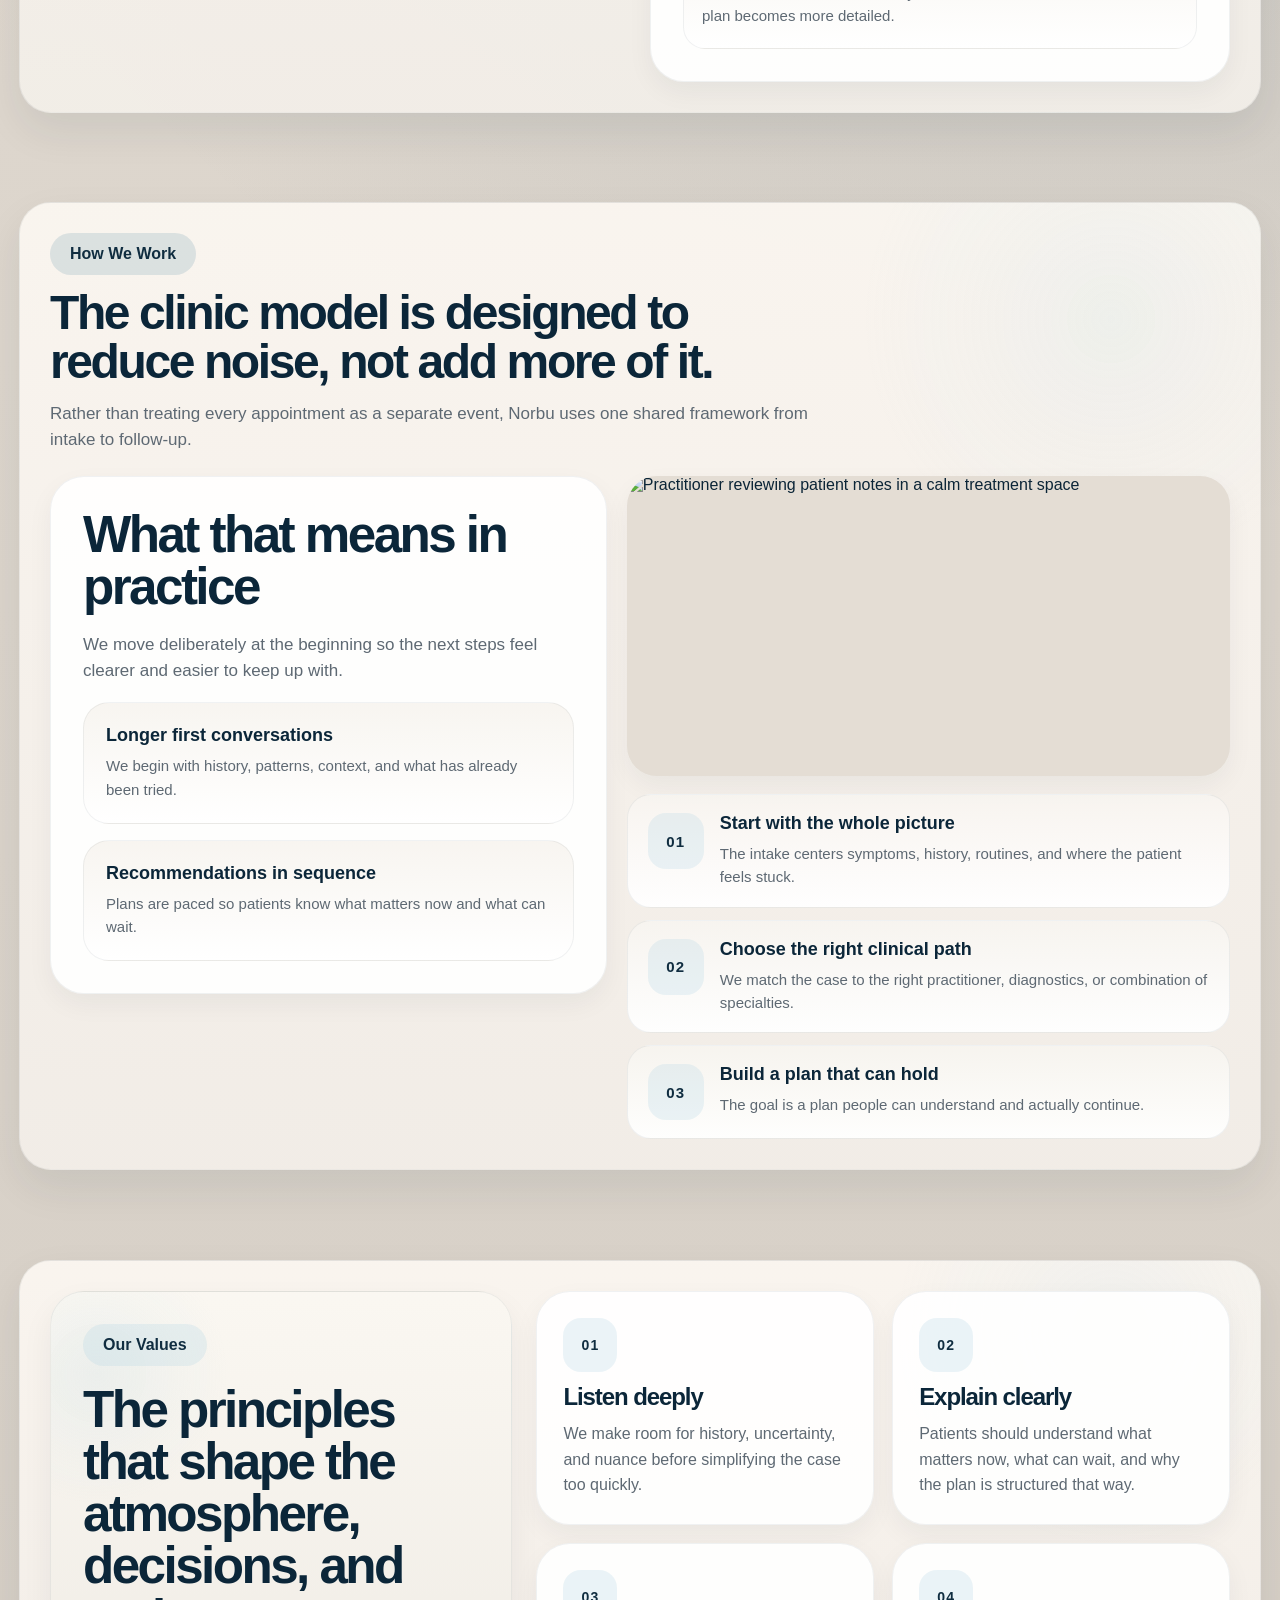
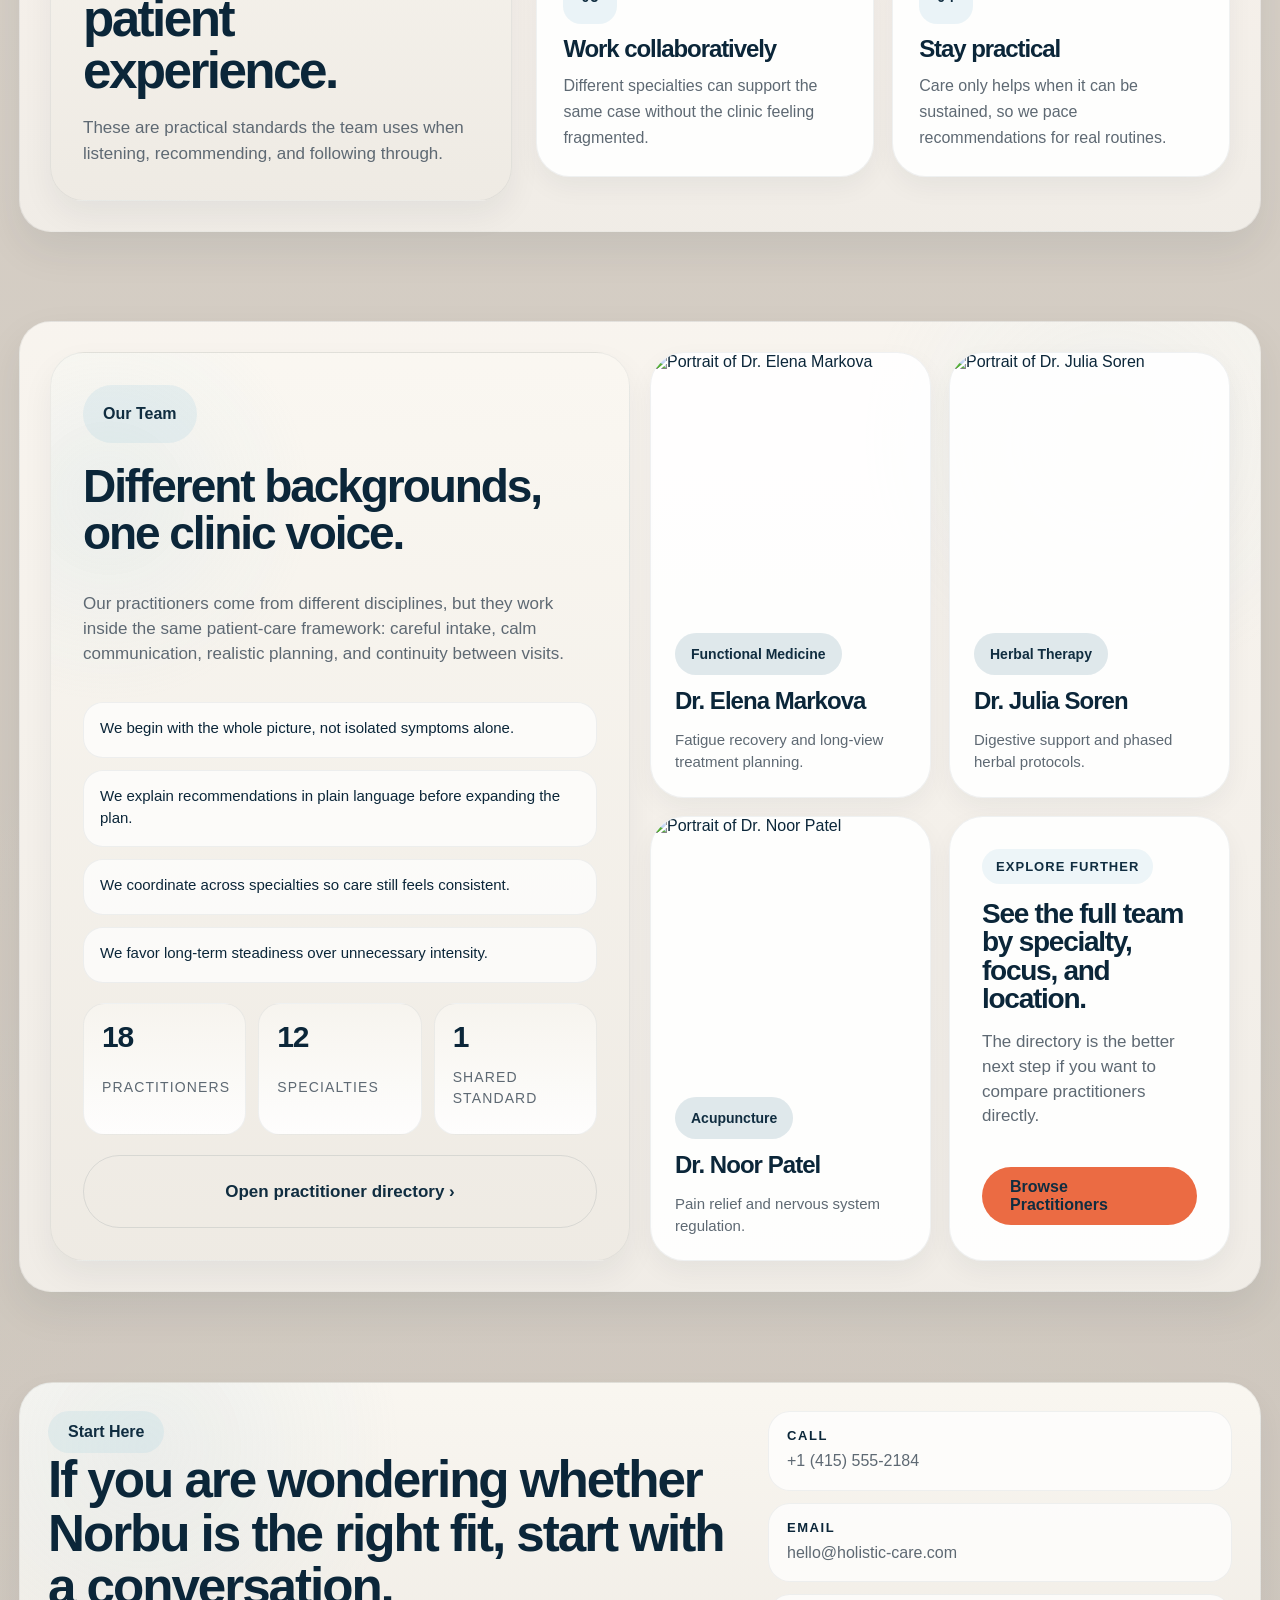
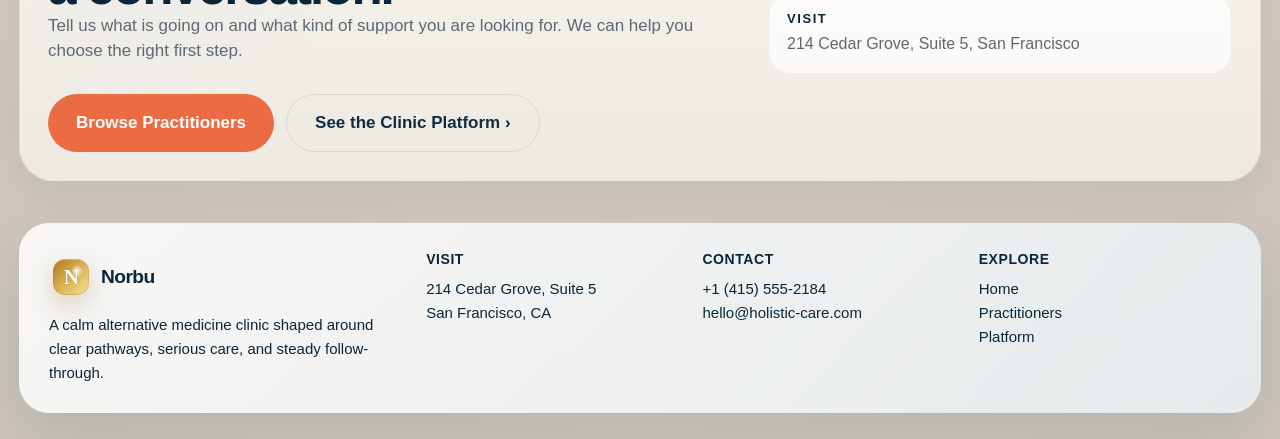
==== commit 728e4d02: "Add practitioner profiles and appointment booking" ====
--- a/about.html
+++ b/about.html
@@ -14,7 +14,6 @@
         <div class="brand-mark"></div>
         <span>Norbu</span>
       </a>
-
       <div class="shell" id="site-shell">
         <nav class="nav" id="site-nav">
           <a href="index.html">Home</a>
@@ -24,23 +23,14 @@
           <a href="blog.html">Blog</a>
           <a href="faq.html">FAQ</a>
         </nav>
-        <div class="icon-circle search-icon">⌕</div>
-        <button class="menu-toggle" id="menu-toggle" type="button" aria-expanded="false" aria-controls="site-nav" aria-label="Open navigation">
-          <span></span>
-          <span></span>
-          <span></span>
-        </button>
+        <div class="icon-circle search-icon" aria-hidden="true"></div>
+        <button class="menu-toggle" id="menu-toggle" type="button" aria-expanded="false" aria-controls="site-nav" aria-label="Open navigation"><span></span><span></span><span></span></button>
       </div>
-
       <a class="login-box" href="platform.html" data-role-login-trigger>
         <div class="icon-circle login-icon" aria-hidden="true"></div>
-        <div class="login-copy">
-          <strong>Login</strong>
-          <span>Open the secure portal</span>
-        </div>
+        <div class="login-copy"><strong>Login</strong><span>Open the secure portal</span></div>
       </a>
-
-      <a class="book-btn" href="#about-contact">Book a Visit</a>
+      <a class="book-btn" href="booking.html">Book a Visit</a>
     </header>
 
     <main class="about-main">
@@ -103,7 +93,7 @@
 
       <section class="about-section about-story-section" id="about-story">
         <div class="about-section-head">
-          <div class="pill">✦ Our Story</div>
+          <div class="pill">Our Story</div>
           <h2>We started with one simple idea: good care should feel connected.</h2>
         </div>
 
@@ -152,7 +142,7 @@
 
       <section class="about-section about-model-section" id="about-model">
         <div class="about-section-head about-section-head--stacked">
-          <div class="pill">✦ How We Work</div>
+          <div class="pill">How We Work</div>
           <h2>The clinic model is designed to reduce noise, not add more of it.</h2>
           <p>Rather than treating every appointment as a separate event, Norbu uses one shared framework from intake to follow-up.</p>
         </div>
@@ -211,7 +201,7 @@
       <section class="about-section about-values-section" id="about-values">
         <div class="about-values-shell">
           <div class="about-values-copy">
-            <div class="pill">✦ Our Values</div>
+            <div class="pill">Our Values</div>
             <h2>The principles that shape the atmosphere, decisions, and patient experience.</h2>
             <p>These are practical standards the team uses when listening, recommending, and following through.</p>
           </div>
@@ -247,7 +237,7 @@
       <section class="about-section about-team-section" id="about-team">
         <div class="about-team-layout">
           <article class="about-team-standard-card card">
-            <div class="pill">✦ Our Team</div>
+            <div class="pill">Our Team</div>
             <h2>Different backgrounds, one clinic voice.</h2>
             <p>Our practitioners come from different disciplines, but they work inside the same patient-care framework: careful intake, calm communication, realistic planning, and continuity between visits.</p>
 
@@ -312,7 +302,7 @@
         <article class="card about-contact-card">
           <div class="about-contact-grid">
             <div>
-              <div class="pill">✦ Start Here</div>
+              <div class="pill">Start Here</div>
               <h2>If you are wondering whether Norbu is the right fit, start with a conversation.</h2>
               <p>Tell us what is going on and what kind of support you are looking for. We can help you choose the right first step.</p>
             </div>
--- a/style.css
+++ b/style.css
@@ -14244,3 +14244,601 @@
   .blog-newsletter-form { grid-template-columns: 1fr; }
   .catalog-hero-actions .btn { width: 100%; justify-content: center; }
 }
+/* Unified public header, practitioner profiles, and appointment booking */
+.search-icon {
+  position: relative;
+  font-size: 0 !important;
+}
+
+.search-icon::before {
+  content: "";
+  width: 14px;
+  height: 14px;
+  border: 2px solid currentColor;
+  border-radius: 50%;
+}
+
+.search-icon::after {
+  content: "";
+  position: absolute;
+  width: 7px;
+  height: 2px;
+  background: currentColor;
+  transform: translate(8px, 8px) rotate(45deg);
+  border-radius: 2px;
+}
+
+.service-number {
+  color: var(--teal);
+  font-size: 13px;
+  font-weight: 900;
+  letter-spacing: 0.1em;
+}
+
+.service-arrow {
+  width: auto !important;
+  min-width: 0 !important;
+  padding: 0 !important;
+  background: transparent !important;
+  color: var(--teal) !important;
+  font-size: 12px !important;
+  font-weight: 800 !important;
+  letter-spacing: 0.06em;
+  text-transform: uppercase;
+}
+
+.directory-card-actions,
+.directory-map-actions {
+  display: grid;
+  grid-template-columns: repeat(2, minmax(0, 1fr));
+  gap: 10px;
+  margin-top: 18px;
+}
+
+.directory-card-actions .btn,
+.directory-map-actions .btn {
+  min-width: 0;
+  min-height: 44px;
+  padding: 10px 12px;
+  text-align: center;
+  font-size: 13px;
+}
+
+.directory-card-rating {
+  order: 5;
+  margin-top: 12px;
+}
+
+.practitioner-profile-page,
+.booking-page {
+  background:
+    radial-gradient(circle at 8% 3%, rgba(170, 207, 223, 0.18), transparent 24%),
+    var(--bg);
+}
+
+.profile-main,
+.booking-main {
+  width: min(1460px, calc(100% - 40px));
+  margin: 30px auto 80px;
+  display: grid;
+  gap: 24px;
+}
+
+.profile-breadcrumbs {
+  display: flex;
+  flex-wrap: wrap;
+  gap: 9px;
+  padding: 0 8px;
+  color: var(--muted);
+  font-size: 13px;
+}
+
+.profile-breadcrumbs a {
+  color: var(--teal);
+  text-decoration: none;
+}
+
+.profile-hero {
+  display: grid;
+  grid-template-columns: minmax(360px, 0.82fr) minmax(0, 1.18fr);
+  gap: 28px;
+  padding: 30px;
+  border-radius: 38px;
+  background: linear-gradient(145deg, #123f49 0%, #195764 62%, #557d73 100%);
+  box-shadow: 0 26px 70px rgba(11, 38, 57, 0.15);
+}
+
+.profile-portrait {
+  position: relative;
+  min-height: 620px;
+  overflow: hidden;
+  border-radius: 30px;
+}
+
+.profile-portrait img {
+  width: 100%;
+  height: 100%;
+  object-fit: cover;
+  object-position: center top;
+}
+
+.profile-availability {
+  position: absolute;
+  left: 20px;
+  bottom: 20px;
+  padding: 10px 15px;
+  border-radius: 999px;
+  background: rgba(255, 255, 255, 0.9);
+  color: var(--teal);
+  font-size: 13px;
+  font-weight: 800;
+  backdrop-filter: blur(8px);
+}
+
+.profile-hero-copy {
+  align-self: center;
+  padding: clamp(20px, 4vw, 54px);
+  color: #fff;
+}
+
+.profile-kicker {
+  display: block;
+  width: fit-content;
+  margin-bottom: 14px;
+  color: var(--teal);
+  font-size: 12px;
+  font-weight: 900;
+  letter-spacing: 0.13em;
+  text-transform: uppercase;
+}
+
+.profile-hero-copy .profile-kicker {
+  padding: 8px 12px;
+  border-radius: 999px;
+  background: rgba(255, 255, 255, 0.12);
+  color: rgba(255, 255, 255, 0.9);
+}
+
+.profile-hero h1 {
+  margin: 0 0 16px;
+  max-width: 11ch;
+  color: #fff;
+  font-size: clamp(48px, 6vw, 82px);
+  line-height: 0.96;
+  letter-spacing: -0.06em;
+}
+
+.profile-focus {
+  margin: 0 0 18px !important;
+  color: rgba(255, 255, 255, 0.92) !important;
+  font-size: 20px !important;
+  font-weight: 700;
+}
+
+.profile-hero-copy > p {
+  max-width: 720px;
+  color: rgba(255, 255, 255, 0.72);
+  font-size: 17px;
+  line-height: 1.65;
+}
+
+.profile-facts {
+  display: grid;
+  grid-template-columns: repeat(3, minmax(0, 1fr));
+  gap: 10px;
+  margin: 28px 0;
+}
+
+.profile-facts div {
+  display: grid;
+  gap: 6px;
+  padding: 16px;
+  border-radius: 18px;
+  background: rgba(255, 255, 255, 0.1);
+}
+
+.profile-facts strong { color: #fff; font-size: 16px; }
+.profile-facts span { color: rgba(255, 255, 255, 0.65); font-size: 12px; }
+.profile-actions { display: flex; flex-wrap: wrap; gap: 12px; }
+.profile-actions .btn-secondary { color: #fff; border-color: rgba(255,255,255,.25); background: rgba(255,255,255,.08); }
+
+.profile-content-grid {
+  display: grid;
+  grid-template-columns: 1.1fr 0.9fr;
+  gap: 24px;
+}
+
+.profile-panel,
+.profile-booking-card,
+.booking-intro,
+.booking-form,
+.booking-summary,
+.booking-confirmation {
+  border-radius: 32px;
+  background: rgba(255, 255, 255, 0.82);
+  border: 1px solid rgba(11, 38, 57, 0.07);
+  box-shadow: var(--shadow);
+}
+
+.profile-panel { padding: clamp(26px, 4vw, 46px); }
+.profile-panel h2,
+.profile-booking-card h2,
+.booking-intro h1,
+.booking-form-section h2,
+.booking-summary h2,
+.booking-confirmation h2 {
+  margin: 0;
+  color: var(--text);
+  letter-spacing: -0.045em;
+  line-height: 1.05;
+}
+.profile-panel h2,
+.profile-booking-card h2 { font-size: clamp(32px, 4vw, 48px); }
+.profile-panel h3 { margin: 30px 0 14px; font-size: 20px; }
+.profile-panel p,
+.profile-booking-card p,
+.booking-intro p,
+.booking-form-section p,
+.booking-summary p,
+.booking-confirmation p { color: var(--muted); line-height: 1.65; }
+
+.profile-tag-list { display: flex; flex-wrap: wrap; gap: 9px; }
+.profile-tag-list span { padding: 10px 13px; border-radius: 999px; background: rgba(170,207,223,.2); color: var(--teal); font-size: 13px; font-weight: 800; }
+.profile-education { display: grid; gap: 12px; margin: 24px 0 0; padding: 0; list-style: none; }
+.profile-education li { padding: 16px 18px; border-radius: 18px; background: #f5f3ee; color: var(--text); font-weight: 700; }
+
+.profile-booking-card {
+  display: grid;
+  grid-template-columns: minmax(0, 1fr) auto;
+  align-items: end;
+  gap: 26px;
+  padding: clamp(28px, 5vw, 54px);
+  background: linear-gradient(145deg, #e7efe9 0%, #f3eee5 100%);
+}
+
+.booking-intro {
+  display: grid;
+  grid-template-columns: minmax(0, 1fr) auto;
+  align-items: end;
+  gap: 30px;
+  padding: clamp(28px, 5vw, 54px);
+  background: linear-gradient(145deg, #123f49 0%, #195764 100%);
+  color: #fff;
+}
+
+.booking-intro .profile-kicker { color: rgba(255,255,255,.72); }
+.booking-intro h1 { max-width: 12ch; color: #fff; font-size: clamp(44px, 6vw, 76px); }
+.booking-intro p { max-width: 700px; color: rgba(255,255,255,.72); font-size: 17px; }
+.booking-intro-steps { display: flex; gap: 8px; }
+.booking-intro-steps span { display: flex; align-items: center; gap: 8px; padding: 10px 13px; border-radius: 999px; background: rgba(255,255,255,.1); color: rgba(255,255,255,.8); font-size: 12px; font-weight: 700; }
+.booking-intro-steps strong { display: grid; place-items: center; width: 22px; height: 22px; border-radius: 50%; background: rgba(255,255,255,.18); color: #fff; }
+
+.booking-layout { display: grid; grid-template-columns: minmax(0, 1fr) 390px; gap: 24px; align-items: start; }
+.booking-form { display: grid; gap: 0; overflow: hidden; }
+.booking-form-section { display: grid; grid-template-columns: 54px minmax(0, 1fr); gap: 8px 20px; padding: 32px; border-bottom: 1px solid rgba(11,38,57,.08); }
+.booking-step { grid-row: 1 / span 3; display: grid; place-items: center; align-self: start; width: 46px; height: 46px; border-radius: 15px; background: var(--teal); color: #fff; font-size: 13px; font-weight: 900; }
+.booking-form-section h2 { font-size: 28px; }
+.booking-form-section > .booking-field,
+.booking-form-section > .booking-form-grid,
+.booking-form-section > .booking-times { grid-column: 2; }
+.booking-form-grid { display: grid; grid-template-columns: repeat(2, minmax(0, 1fr)); gap: 14px; margin-top: 14px; }
+.booking-field { display: grid; gap: 8px; margin-top: 14px; }
+.booking-field--wide { grid-column: 1 / -1; }
+.booking-field > span,
+.booking-times legend { color: var(--muted); font-size: 12px; font-weight: 900; letter-spacing: .08em; text-transform: uppercase; }
+.booking-field input,
+.booking-field select,
+.booking-field textarea { width: 100%; min-height: 52px; padding: 13px 15px; border: 1px solid rgba(11,38,57,.12); border-radius: 15px; background: #f8f7f3; color: var(--text); font: inherit; }
+.booking-field textarea { resize: vertical; }
+.booking-field input:focus,
+.booking-field select:focus,
+.booking-field textarea:focus { outline: 3px solid rgba(147,199,207,.28); border-color: var(--soft-blue); }
+.booking-times { margin: 20px 0 0; padding: 0; border: 0; }
+.booking-times > div { display: flex; flex-wrap: wrap; gap: 9px; margin-top: 10px; }
+.booking-times label { cursor: pointer; }
+.booking-times input { position: absolute; opacity: 0; pointer-events: none; }
+.booking-times span { display: block; padding: 11px 15px; border-radius: 999px; border: 1px solid rgba(11,38,57,.12); background: #f8f7f3; color: var(--text); font-weight: 800; }
+.booking-times input:checked + span { border-color: var(--teal); background: var(--teal); color: #fff; }
+.booking-consent { display: flex; align-items: flex-start; gap: 10px; padding: 22px 32px 0; color: var(--muted); font-size: 13px; line-height: 1.5; }
+.booking-submit { margin: 20px 32px 32px; min-height: 54px; }
+.booking-summary { position: sticky; top: 18px; display: grid; gap: 14px; padding: 24px; }
+.booking-summary img { width: 100%; height: 280px; object-fit: cover; object-position: center top; border-radius: 22px; }
+.booking-summary h2 { font-size: 30px; }
+.booking-summary-list { display: grid; gap: 2px; margin-top: 6px; border-radius: 18px; overflow: hidden; }
+.booking-summary-list div { display: flex; justify-content: space-between; gap: 15px; padding: 13px 15px; background: #f5f3ee; }
+.booking-summary-list span { color: var(--muted); font-size: 13px; }
+.booking-summary-list strong { text-align: right; font-size: 13px; }
+.booking-summary > a { color: var(--teal); font-weight: 800; text-decoration: none; }
+.booking-confirmation { padding: clamp(28px, 5vw, 54px); text-align: center; }
+.booking-confirmation[hidden] { display: none; }
+.booking-confirmation .profile-kicker { margin-inline: auto; }
+.booking-confirmation h2 { font-size: clamp(34px, 5vw, 54px); }
+.booking-confirmation > div { display: flex; justify-content: center; flex-wrap: wrap; gap: 10px; margin-top: 22px; }
+
+@media (max-width: 1120px) {
+  .profile-hero { grid-template-columns: minmax(300px, .8fr) minmax(0, 1.2fr); }
+  .booking-layout { grid-template-columns: minmax(0, 1fr) 330px; }
+}
+
+@media (max-width: 980px) {
+  .profile-hero,
+  .profile-content-grid,
+  .booking-layout { grid-template-columns: 1fr; }
+  .profile-portrait { min-height: 540px; }
+  .booking-summary { position: static; grid-row: 1; }
+  .booking-intro { grid-template-columns: 1fr; }
+  .booking-intro-steps { flex-wrap: wrap; }
+}
+
+@media (max-width: 760px) {
+  .profile-main,
+  .booking-main { width: min(100% - 24px, 1460px); margin-top: 18px; gap: 16px; }
+  .profile-hero,
+  .profile-panel,
+  .profile-booking-card,
+  .booking-intro,
+  .booking-form,
+  .booking-summary,
+  .booking-confirmation { border-radius: 24px; }
+  .profile-hero { padding: 18px; gap: 8px; }
+  .profile-portrait { min-height: 430px; border-radius: 20px; }
+  .profile-hero-copy { padding: 24px 6px 12px; }
+  .profile-hero h1 { font-size: clamp(42px, 14vw, 58px); }
+  .profile-facts { grid-template-columns: 1fr; }
+  .profile-actions,
+  .profile-actions .btn { width: 100%; }
+  .profile-panel { padding: 24px 20px; }
+  .profile-booking-card { grid-template-columns: 1fr; align-items: start; padding: 26px 20px; }
+  .profile-booking-card .btn { width: 100%; }
+  .booking-intro { padding: 28px 20px; }
+  .booking-intro h1 { font-size: clamp(40px, 13vw, 54px); }
+  .booking-form-section { grid-template-columns: 1fr; padding: 24px 20px; }
+  .booking-step { grid-row: auto; }
+  .booking-form-section > .booking-field,
+  .booking-form-section > .booking-form-grid,
+  .booking-form-section > .booking-times { grid-column: 1; }
+  .booking-form-grid { grid-template-columns: 1fr; }
+  .booking-consent { padding: 20px 20px 0; }
+  .booking-submit { margin: 18px 20px 24px; width: calc(100% - 40px); }
+  .booking-summary img { height: 230px; }
+
+  .directory-list { grid-template-columns: 1fr !important; }
+  .directory-card { display: block !important; min-height: 0 !important; overflow: hidden !important; }
+  .directory-card img { position: static !important; display: block !important; width: 100% !important; height: 230px !important; object-fit: cover !important; transform: none !important; }
+  .directory-card-body { position: static !important; display: grid !important; gap: 12px !important; padding: 20px !important; transform: none !important; }
+  .directory-card-top { position: static !important; display: flex !important; align-items: center !important; gap: 8px !important; }
+  .directory-card .practitioner-badge,
+  .directory-card .directory-availability { position: static !important; inset: auto !important; transform: none !important; margin: 0 !important; }
+  .directory-card h3 { position: static !important; margin: 4px 0 0 !important; font-size: 27px !important; line-height: 1.08 !important; transform: none !important; }
+  .directory-card p,
+  .directory-meta,
+  .directory-card-actions { position: static !important; margin: 0 !important; transform: none !important; }
+  .directory-card-actions,
+  .directory-map-actions { grid-template-columns: 1fr !important; margin-top: 6px !important; }
+  .directory-card-actions .btn,
+  .directory-map-actions .btn { width: 100% !important; }
+}
+
+@media (max-width: 980px) {
+  body.home-page:not(.portal-dashboard-page) .topbar,
+  body.catalog-page .topbar,
+  body.directory-page .topbar,
+  body.style-one-page .topbar,
+  body.style-two-page .topbar,
+  body.practitioner-profile-page .topbar,
+  body.booking-page .topbar {
+    grid-template-columns: minmax(0, 1fr) 58px auto !important;
+    align-items: center !important;
+    gap: 9px !important;
+  }
+
+  body.home-page:not(.portal-dashboard-page) .topbar > .brand,
+  body.catalog-page .topbar > .brand,
+  body.directory-page .topbar > .brand,
+  body.style-one-page .topbar > .brand,
+  body.style-two-page .topbar > .brand,
+  body.practitioner-profile-page .topbar > .brand,
+  body.booking-page .topbar > .brand { grid-column: 1 !important; grid-row: 1 !important; }
+
+  body.home-page:not(.portal-dashboard-page) .topbar > .shell,
+  body.catalog-page .topbar > .shell,
+  body.directory-page .topbar > .shell,
+  body.style-one-page .topbar > .shell,
+  body.style-two-page .topbar > .shell,
+  body.practitioner-profile-page .topbar > .shell,
+  body.booking-page .topbar > .shell {
+    grid-column: 2 !important;
+    grid-row: 1 !important;
+    position: relative !important;
+    width: 58px !important;
+    min-height: 58px !important;
+    padding: 0 !important;
+    background: transparent !important;
+    border: 0 !important;
+    box-shadow: none !important;
+  }
+
+  body.home-page:not(.portal-dashboard-page) .topbar > .book-btn,
+  body.catalog-page .topbar > .book-btn,
+  body.directory-page .topbar > .book-btn,
+  body.style-one-page .topbar > .book-btn,
+  body.style-two-page .topbar > .book-btn,
+  body.practitioner-profile-page .topbar > .book-btn,
+  body.booking-page .topbar > .book-btn { grid-column: 3 !important; grid-row: 1 !important; display: inline-flex !important; }
+
+  body.home-page:not(.portal-dashboard-page) .topbar > .login-box,
+  body.catalog-page .topbar > .login-box,
+  body.directory-page .topbar > .login-box,
+  body.style-one-page .topbar > .login-box,
+  body.style-two-page .topbar > .login-box,
+  body.practitioner-profile-page .topbar > .login-box,
+  body.booking-page .topbar > .login-box { display: none !important; }
+
+  body.catalog-page .menu-toggle,
+  body.practitioner-profile-page .menu-toggle,
+  body.booking-page .menu-toggle,
+  body.style-two-page .menu-toggle { display: grid !important; }
+
+  body.catalog-page .nav,
+  body.practitioner-profile-page .nav,
+  body.booking-page .nav,
+  body.style-one-page .nav,
+  body.style-two-page .nav {
+    position: absolute !important;
+    top: calc(100% + 10px) !important;
+    right: 0 !important;
+    left: auto !important;
+    display: none !important;
+    flex-direction: column !important;
+    align-items: stretch !important;
+    width: min(320px, calc(100vw - 28px)) !important;
+    padding: 14px !important;
+    border-radius: 24px !important;
+    background: rgba(255,255,255,.97) !important;
+    box-shadow: var(--shadow) !important;
+    z-index: 80 !important;
+  }
+
+  body.catalog-page .shell.is-open .nav,
+  body.practitioner-profile-page .shell.is-open .nav,
+  body.booking-page .shell.is-open .nav,
+  body.style-one-page .shell.is-open .nav,
+  body.style-two-page .shell.is-open .nav { display: flex !important; }
+}
+
+@media (max-width: 520px) {
+  body.home-page:not(.portal-dashboard-page) .topbar,
+  body.catalog-page .topbar,
+  body.directory-page .topbar,
+  body.style-one-page .topbar,
+  body.style-two-page .topbar,
+  body.practitioner-profile-page .topbar,
+  body.booking-page .topbar { width: calc(100% - 20px) !important; padding: 10px !important; }
+  .topbar .brand { gap: 8px !important; font-size: 21px !important; }
+  .topbar .brand-mark { width: 34px !important; height: 34px !important; border-radius: 11px !important; }
+  .topbar .book-btn { min-width: 0 !important; min-height: 52px !important; padding: 0 14px !important; font-size: 13px !important; white-space: nowrap !important; }
+}
+@media (min-width: 981px) {
+  body.home-page:not(.portal-dashboard-page) .topbar,
+  body.catalog-page .topbar,
+  body.directory-page .topbar,
+  body.style-one-page .topbar,
+  body.style-two-page .topbar,
+  body.practitioner-profile-page .topbar,
+  body.booking-page .topbar {
+    width: min(1460px, calc(100% - 40px)) !important;
+    margin: 18px auto 0 !important;
+    padding: 10px 12px !important;
+    display: grid !important;
+    grid-template-columns: auto minmax(0, 1fr) auto auto !important;
+    align-items: center !important;
+    gap: 14px !important;
+    border: 0 !important;
+    background: transparent !important;
+    box-shadow: none !important;
+  }
+
+  body.home-page:not(.portal-dashboard-page) .topbar > .brand,
+  body.catalog-page .topbar > .brand,
+  body.directory-page .topbar > .brand,
+  body.style-one-page .topbar > .brand,
+  body.style-two-page .topbar > .brand,
+  body.practitioner-profile-page .topbar > .brand,
+  body.booking-page .topbar > .brand {
+    display: flex !important;
+    align-items: center !important;
+    gap: 12px !important;
+    color: var(--text) !important;
+  }
+
+  body.home-page:not(.portal-dashboard-page) .topbar > .shell,
+  body.catalog-page .topbar > .shell,
+  body.directory-page .topbar > .shell,
+  body.style-one-page .topbar > .shell,
+  body.style-two-page .topbar > .shell,
+  body.practitioner-profile-page .topbar > .shell,
+  body.booking-page .topbar > .shell {
+    width: 100% !important;
+    min-width: 0 !important;
+    min-height: 72px !important;
+    padding: 8px 10px !important;
+    display: flex !important;
+    align-items: center !important;
+    justify-content: space-between !important;
+    border-radius: 26px !important;
+    background: rgba(255, 255, 255, 0.72) !important;
+    border: 1px solid rgba(25, 87, 100, 0.06) !important;
+    box-shadow: var(--shadow) !important;
+    backdrop-filter: blur(14px) !important;
+  }
+
+  body.home-page:not(.portal-dashboard-page) .nav,
+  body.catalog-page .nav,
+  body.directory-page .nav,
+  body.style-one-page .nav,
+  body.style-two-page .nav,
+  body.practitioner-profile-page .nav,
+  body.booking-page .nav {
+    position: static !important;
+    display: flex !important;
+    flex-direction: row !important;
+    align-items: center !important;
+    gap: 4px !important;
+    width: auto !important;
+    padding: 0 !important;
+    background: transparent !important;
+    border: 0 !important;
+    box-shadow: none !important;
+  }
+
+  body.home-page:not(.portal-dashboard-page) .nav a,
+  body.catalog-page .nav a,
+  body.directory-page .nav a,
+  body.style-one-page .nav a,
+  body.style-two-page .nav a,
+  body.practitioner-profile-page .nav a,
+  body.booking-page .nav a {
+    min-height: 46px !important;
+    padding: 0 14px !important;
+    display: inline-flex !important;
+    align-items: center !important;
+    border-radius: 999px !important;
+    color: var(--text) !important;
+    font-size: 14px !important;
+    text-decoration: none !important;
+  }
+
+  body.home-page:not(.portal-dashboard-page) .nav a.active,
+  body.catalog-page .nav a.active,
+  body.directory-page .nav a.active,
+  body.style-one-page .nav a.active,
+  body.style-two-page .nav a.active,
+  body.practitioner-profile-page .nav a.active,
+  body.booking-page .nav a.active {
+    background: rgba(170, 207, 223, 0.28) !important;
+    color: var(--teal) !important;
+    font-weight: 800 !important;
+  }
+
+  body.home-page:not(.portal-dashboard-page) .topbar > .login-box,
+  body.catalog-page .topbar > .login-box,
+  body.directory-page .topbar > .login-box,
+  body.style-one-page .topbar > .login-box,
+  body.style-two-page .topbar > .login-box,
+  body.practitioner-profile-page .topbar > .login-box,
+  body.booking-page .topbar > .login-box {
+    display: flex !important;
+    min-height: 72px !important;
+  }
+
+  body.home-page:not(.portal-dashboard-page) .topbar > .book-btn,
+  body.catalog-page .topbar > .book-btn,
+  body.directory-page .topbar > .book-btn,
+  body.style-one-page .topbar > .book-btn,
+  body.style-two-page .topbar > .book-btn,
+  body.practitioner-profile-page .topbar > .book-btn,
+  body.booking-page .topbar > .book-btn {
+    display: inline-flex !important;
+    min-height: 72px !important;
+  }
+}
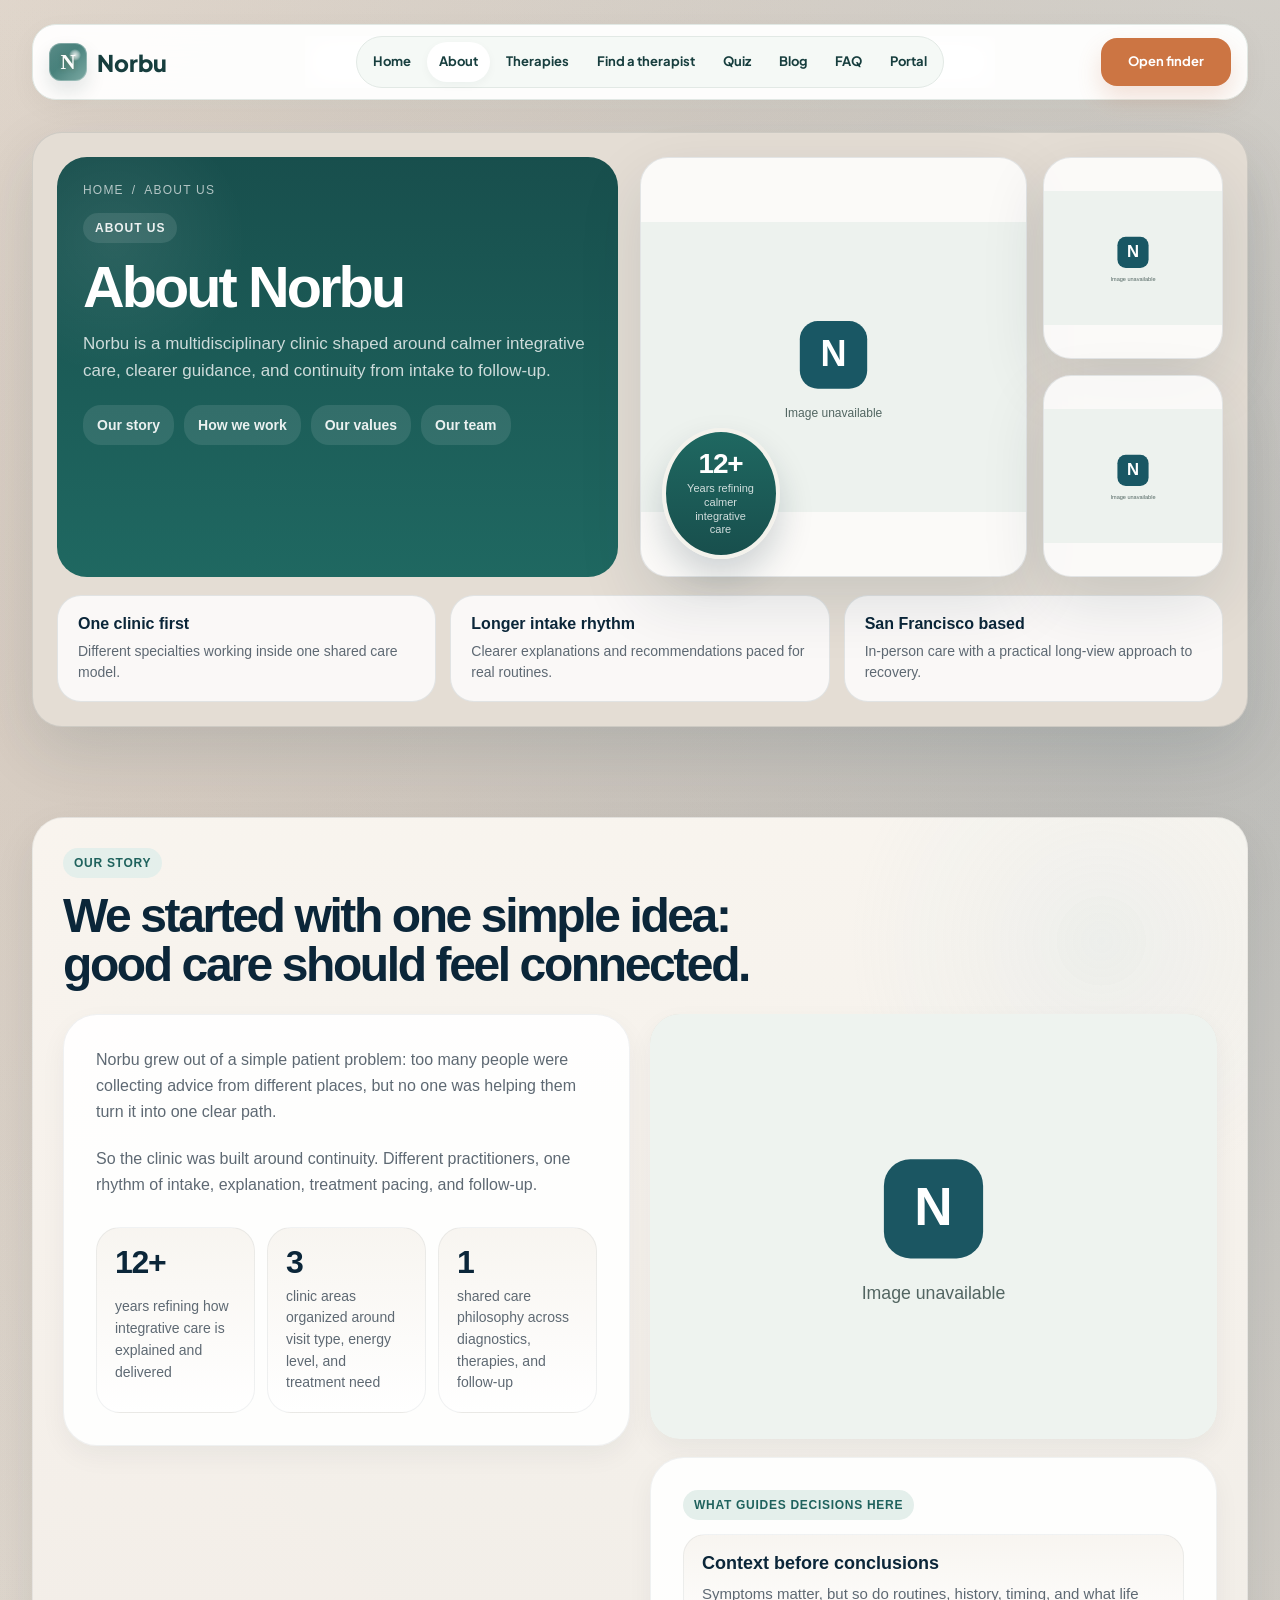
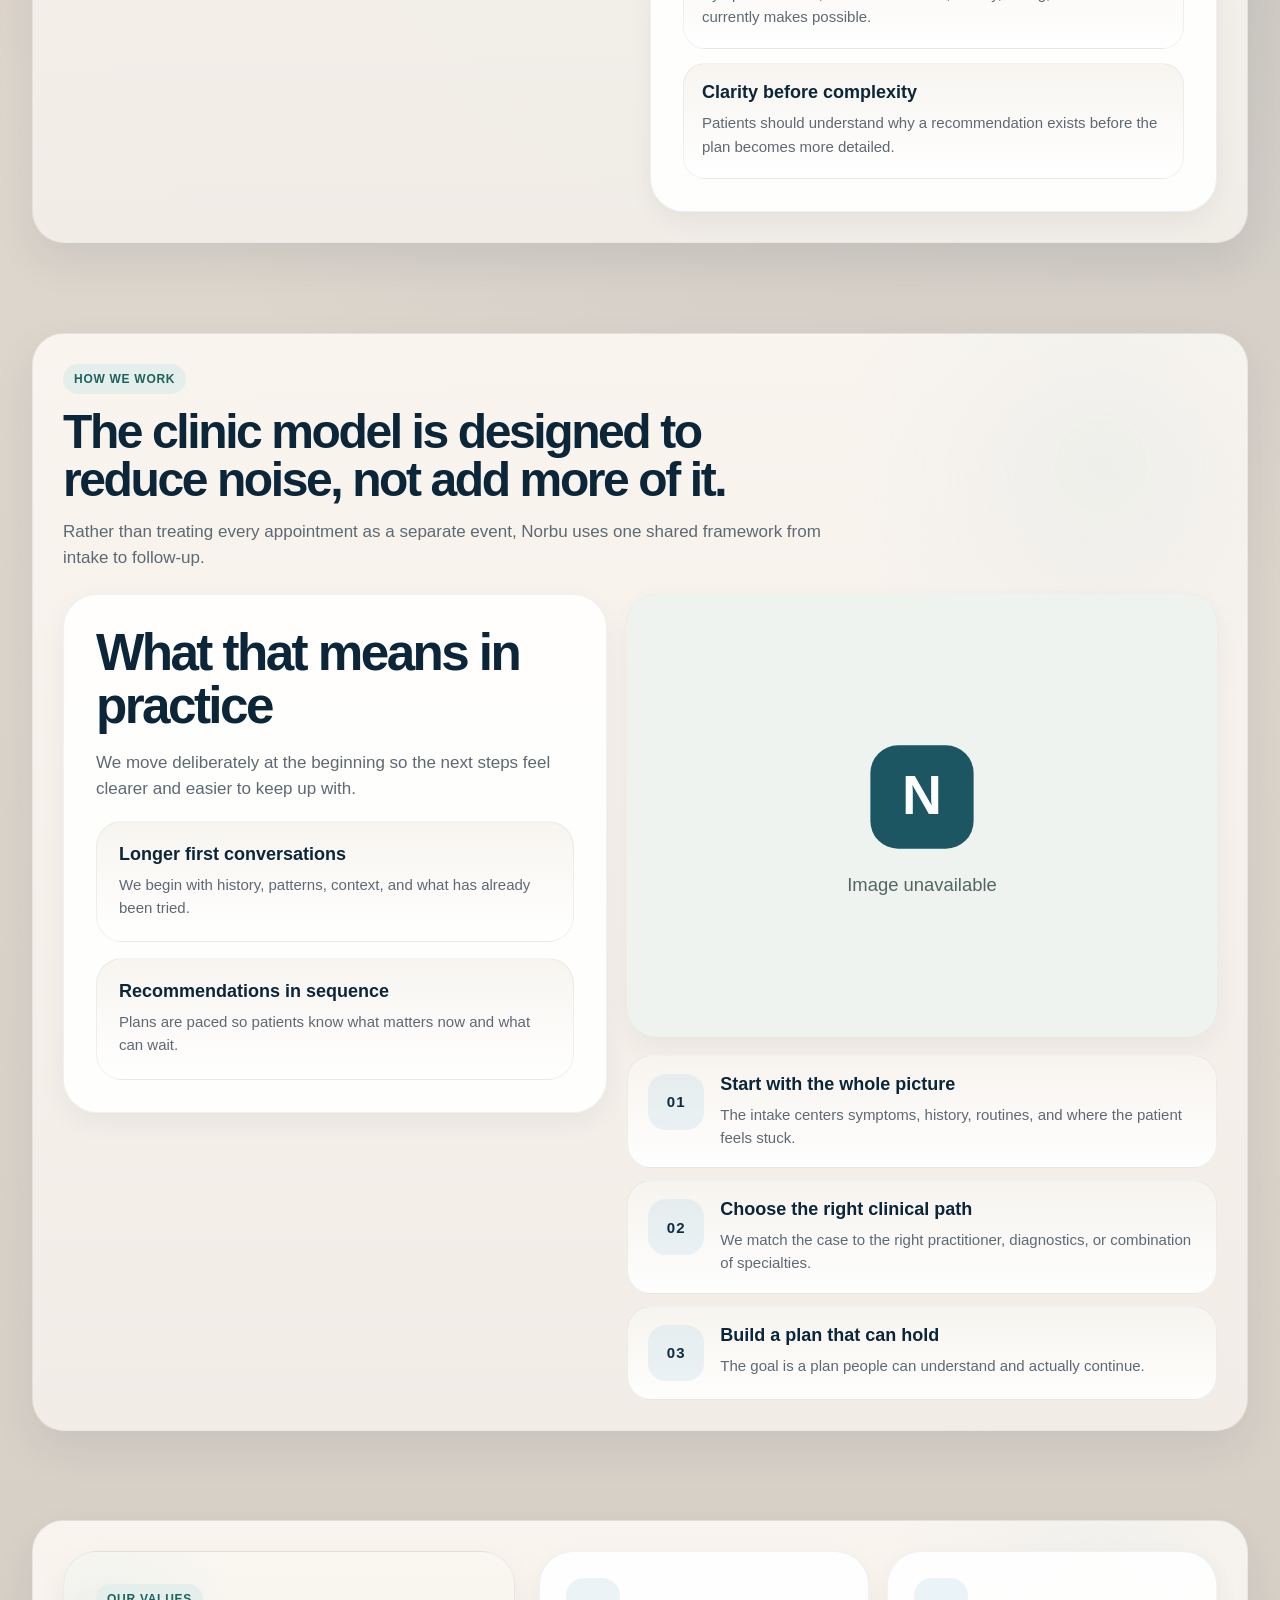
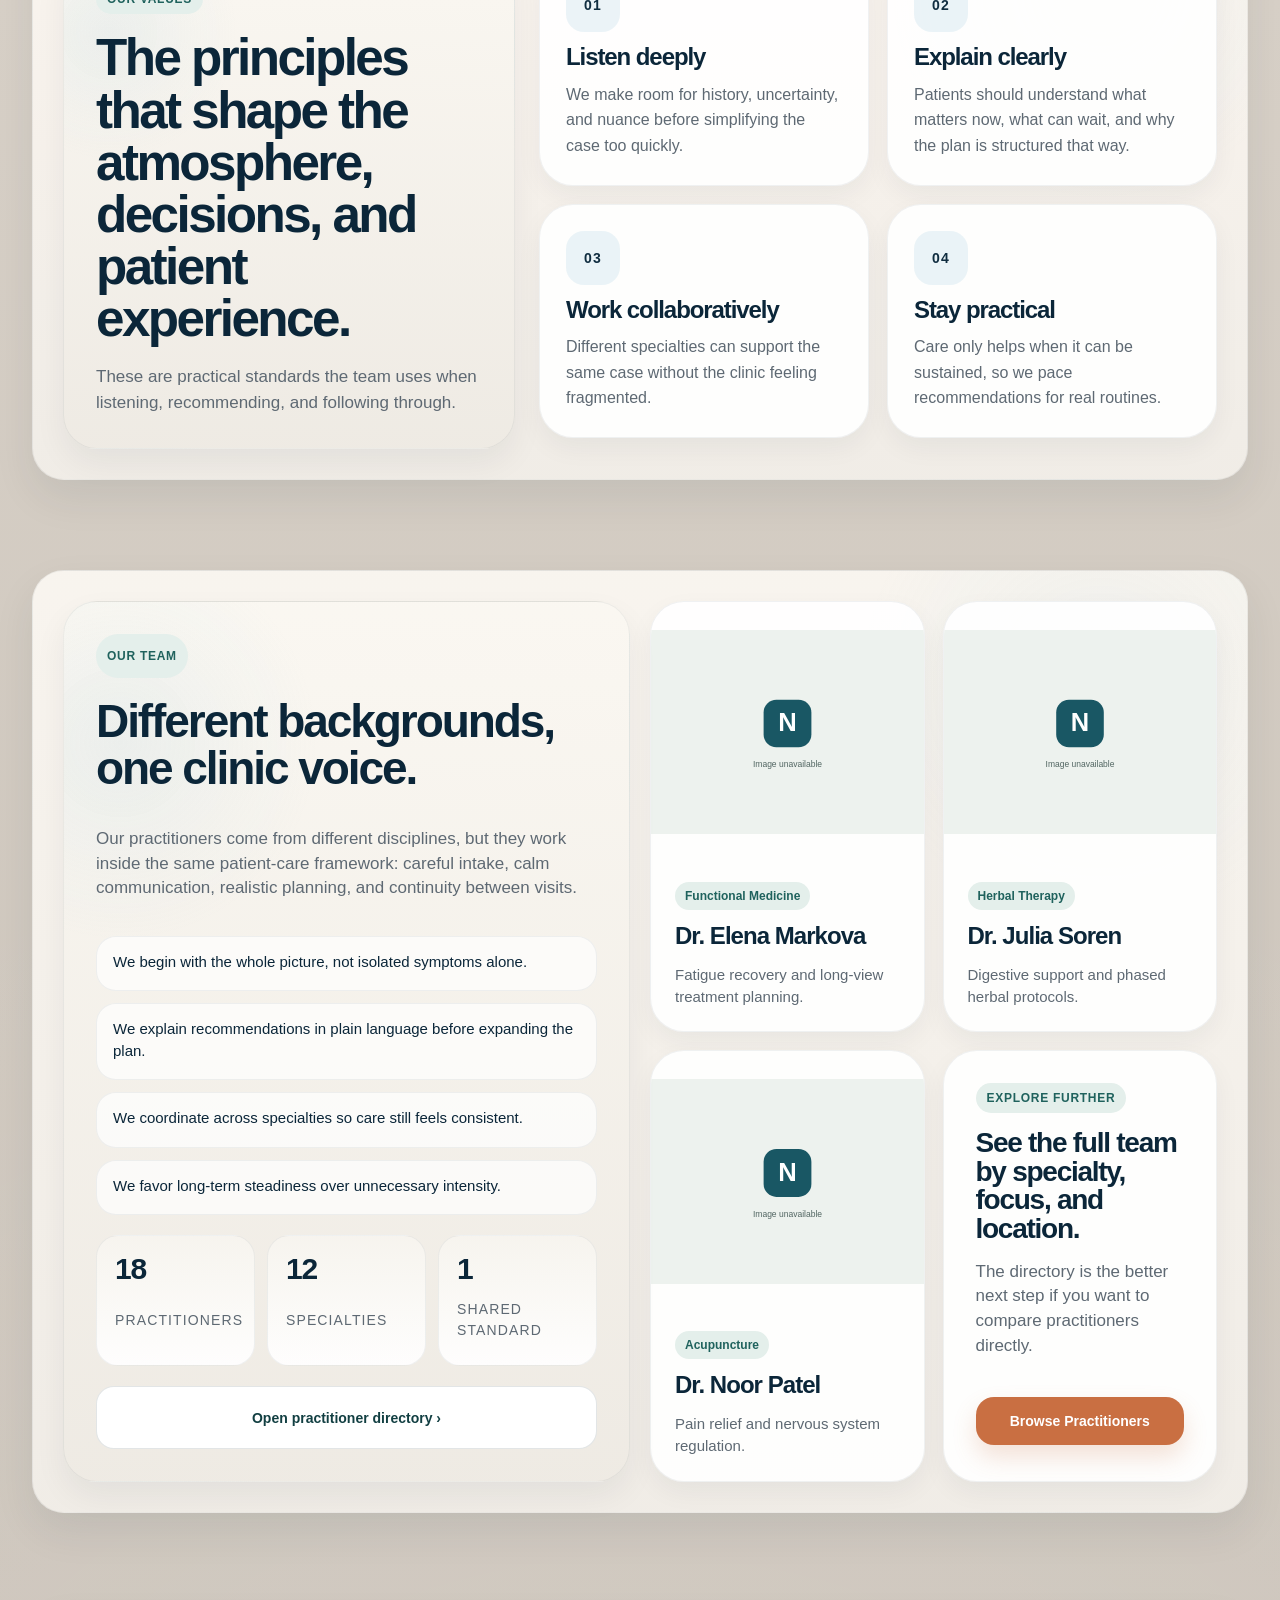
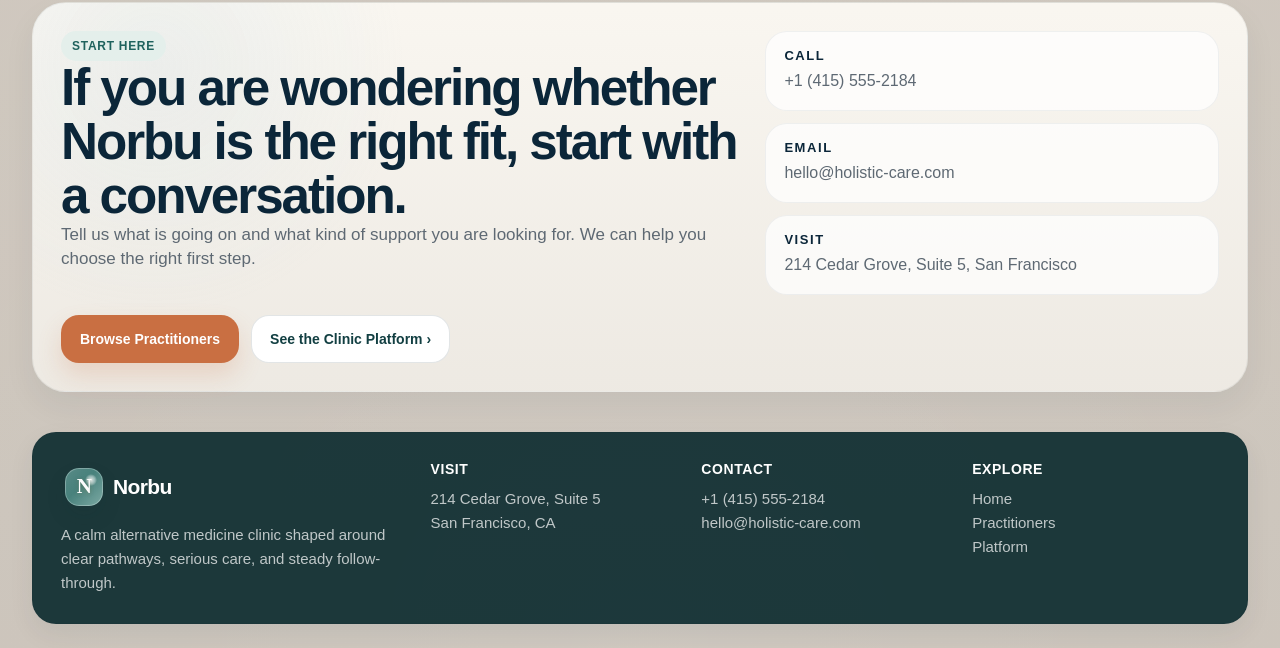
==== commit eb9365c0: "Unify navigation, page gutters and centred responsive images across all pages" ====
--- a/about.html
+++ b/about.html
@@ -6,31 +6,26 @@
   <title>About Norbu</title>
   <link rel="stylesheet" href="style.css">
   <link rel="icon" type="image/svg+xml" href="favicon.svg">
+  <link rel="stylesheet" href="site-shell.css?v=20261116-4">
 </head>
-<body class="home-page about-page">
+<body class="site-layout home-page about-page">
   <div class="page">
-    <header class="topbar">
-      <a class="brand brand-link" href="index.html">
-        <div class="brand-mark"></div>
-        <span>Norbu</span>
-      </a>
+    <header class="topbar norbu-topbar">
+      <a class="brand brand-link" href="index.html" aria-label="Norbu home"><div class="brand-mark" aria-hidden="true"></div><span>Norbu</span></a>
       <div class="shell" id="site-shell">
-        <nav class="nav" id="site-nav">
+        <nav class="nav" id="site-nav" aria-label="Main navigation">
           <a href="index.html">Home</a>
-          <a class="active" href="about.html">About</a>
+          <a class="active" aria-current="page" href="about.html">About</a>
           <a href="therapies.html">Therapies</a>
-          <a href="practitioners.html">Practitioners</a>
+          <a href="practitioners.html">Find a therapist</a>
+          <a href="quiz.html">Quiz</a>
           <a href="blog.html">Blog</a>
           <a href="faq.html">FAQ</a>
+          <a href="platform.html">Portal</a>
         </nav>
-        <div class="icon-circle search-icon" aria-hidden="true"></div>
         <button class="menu-toggle" id="menu-toggle" type="button" aria-expanded="false" aria-controls="site-nav" aria-label="Open navigation"><span></span><span></span><span></span></button>
       </div>
-      <a class="login-box" href="platform.html" data-role-login-trigger>
-        <div class="icon-circle login-icon" aria-hidden="true"></div>
-        <div class="login-copy"><strong>Login</strong><span>Open the secure portal</span></div>
-      </a>
-      <a class="book-btn" href="booking.html">Book a Visit</a>
+      <a class="book-btn" href="practitioners.html">Open finder</a>
     </header>
 
     <main class="about-main">
@@ -356,5 +351,7 @@
     </footer>
   </div>
   <script src="script.js" defer></script>
+  <script src="site-shell.js?v=20261116-4" defer></script>
 </body>
 </html>
+
--- a/style.css
+++ b/style.css
@@ -1,3 +1,5 @@
+@import url("https://fonts.googleapis.com/css2?family=Plus+Jakarta+Sans:wght@400;500;600;700;800&display=swap");
+
 :root {
   --bg: #f4f3ee;
   --surface: #eee8de;
@@ -14842,3 +14844,3614 @@
     min-height: 72px !important;
   }
 }
+
+/* Directory acupuncture finder launch layer */
+.norbu-finder-page,
+.norbu-profile-page {
+  --bg: #eef1ec;
+  --surface: #f8f7f2;
+  --text: #172d2f;
+  --muted: #667674;
+  --teal: #205f5a;
+  --teal-dark: #143e42;
+  --accent: #d77745;
+  --soft-blue: #9fc7c3;
+  --line: rgba(23, 45, 47, 0.12);
+  background: linear-gradient(180deg, #edf3ee 0%, #f7f3ec 52%, #e4ece7 100%) !important;
+}
+
+.norbu-hero {
+  display: grid;
+  grid-template-columns: minmax(0, 1fr) 340px;
+  gap: 20px;
+  align-items: stretch;
+  margin: 18px 0 24px;
+}
+
+.norbu-hero-copy,
+.norbu-hero-panel {
+  border: 1px solid var(--line);
+  border-radius: 28px;
+  box-shadow: var(--shadow);
+}
+
+.norbu-hero-copy {
+  display: grid;
+  gap: 18px;
+  padding: clamp(30px, 5vw, 64px);
+  background:
+    linear-gradient(rgba(20, 62, 66, 0.72), rgba(20, 62, 66, 0.72)),
+    url("https://images.unsplash.com/photo-1544161515-4ab6ce6db874?auto=format&fit=crop&w=1800&q=80") center / cover;
+  color: #fff;
+  min-height: 470px;
+  align-content: end;
+}
+
+.norbu-kicker {
+  width: fit-content;
+  padding: 8px 12px;
+  border-radius: 999px;
+  background: rgba(255,255,255,.16);
+  color: rgba(255,255,255,.9);
+  font-size: 12px;
+  font-weight: 900;
+  letter-spacing: .08em;
+  text-transform: uppercase;
+}
+
+.norbu-hero h1 {
+  max-width: 760px;
+  margin: 0;
+  color: #fff;
+  font-size: clamp(46px, 7vw, 92px);
+  line-height: .98;
+  letter-spacing: 0;
+}
+
+.norbu-hero p {
+  max-width: 660px;
+  margin: 0;
+  color: rgba(255,255,255,.82);
+  font-size: 18px;
+  line-height: 1.55;
+}
+
+.norbu-quick-search {
+  display: grid;
+  grid-template-columns: minmax(0, 1fr) auto;
+  gap: 10px;
+  max-width: 760px;
+  padding: 10px;
+  border-radius: 20px;
+  background: rgba(255,255,255,.94);
+}
+
+.norbu-quick-search label {
+  display: grid;
+  gap: 5px;
+}
+
+.norbu-quick-search span {
+  padding-left: 6px;
+  color: var(--muted);
+  font-size: 12px;
+  font-weight: 900;
+  text-transform: uppercase;
+}
+
+.norbu-quick-search input {
+  width: 100%;
+  min-height: 50px;
+  border: 0;
+  border-radius: 14px;
+  padding: 0 14px;
+  background: #f2f3ef;
+  color: var(--text);
+  font: inherit;
+}
+
+.norbu-hero-panel {
+  display: grid;
+  align-content: end;
+  gap: 12px;
+  padding: 28px;
+  background: #fffaf4;
+}
+
+.norbu-hero-panel strong {
+  color: var(--text);
+  font-size: 28px;
+  line-height: 1.05;
+}
+
+.norbu-hero-panel span {
+  padding: 13px 14px;
+  border-radius: 16px;
+  background: #edf3ee;
+  color: var(--teal-dark);
+  font-weight: 800;
+}
+
+.norbu-finder-page .directory-main {
+  width: min(1460px, calc(100% - 40px));
+  margin: 22px auto 80px;
+}
+
+.norbu-finder-page .directory-filters,
+.norbu-finder-page .directory-map-panel,
+.norbu-finder-page .directory-card,
+.norbu-profile-page .profile-panel,
+.norbu-profile-page .profile-booking-card {
+  border-radius: 24px;
+}
+
+.norbu-finder-page .directory-card {
+  min-height: 360px;
+}
+
+.norbu-finder-page .directory-card h3,
+.norbu-profile-page .profile-hero h1,
+.norbu-profile-page .profile-panel h2,
+.norbu-profile-page .profile-booking-card h2 {
+  letter-spacing: 0 !important;
+}
+
+.profile-content-grid--map-review {
+  grid-template-columns: .95fr 1.05fr;
+}
+
+.profile-map-card,
+.profile-review-card {
+  display: grid;
+  gap: 16px;
+  align-content: start;
+}
+
+.profile-map-frame,
+.profile-map-frame iframe {
+  width: 100%;
+  min-height: 340px;
+  border: 0;
+  border-radius: 20px;
+  overflow: hidden;
+}
+
+.profile-review-summary {
+  display: grid;
+  gap: 5px;
+  padding: 16px;
+  border-radius: 18px;
+  background: #edf3ee;
+  color: var(--text);
+}
+
+.profile-review-summary span {
+  color: var(--muted);
+  font-size: 13px;
+}
+
+.profile-external-actions {
+  display: grid;
+  gap: 10px;
+}
+
+.profile-external-actions .btn {
+  width: 100%;
+  justify-content: center;
+}
+
+.profile-external-actions .btn[hidden] {
+  display: none !important;
+}
+
+.profile-testimonials-list {
+  max-height: 520px;
+  overflow: auto;
+  padding-right: 4px;
+}
+
+.profile-testimonials-list:empty::before {
+  content: "No written reviews yet.";
+  display: block;
+  padding: 18px;
+  border: 1px dashed var(--line);
+  border-radius: 18px;
+  color: var(--muted);
+  font-weight: 700;
+}
+
+.norbu-profile-page .profile-hero {
+  background: linear-gradient(145deg, #143e42 0%, #205f5a 58%, #d77745 140%);
+}
+
+.norbu-profile-page .profile-portrait {
+  min-height: 560px;
+}
+
+@media (max-width: 980px) {
+  .norbu-hero,
+  .profile-content-grid--map-review {
+    grid-template-columns: 1fr;
+  }
+
+  .norbu-hero-copy {
+    min-height: 520px;
+  }
+}
+
+@media (max-width: 640px) {
+  .norbu-finder-page .directory-main {
+    width: min(100% - 24px, 1460px);
+  }
+
+  .norbu-hero-copy,
+  .norbu-hero-panel {
+    border-radius: 22px;
+  }
+
+  .norbu-quick-search {
+    grid-template-columns: 1fr;
+  }
+
+  .norbu-quick-search .btn {
+    width: 100%;
+  }
+}
+
+/* Unified Directory navigation and color system */
+.norbu-site-page,
+.norbu-finder-page,
+.norbu-profile-page,
+.booking-page.norbu-profile-page,
+.faq-page.norbu-site-page {
+  --bg: #edf2ee;
+  --surface: #fbfaf5;
+  --surface-alt: #f4f0e8;
+  --white: #ffffff;
+  --text: #162f31;
+  --muted: #637674;
+  --teal: #1f625d;
+  --teal-dark: #123f42;
+  --accent: #d67845;
+  --accent-dark: #b95e31;
+  --soft-blue: #9fc8c4;
+  --pale: #e7f0ea;
+  --line: rgba(22, 47, 49, 0.12);
+  --shadow: 0 22px 58px rgba(18, 63, 66, 0.11);
+}
+
+body.norbu-site-page,
+body.norbu-finder-page,
+body.norbu-profile-page,
+body.booking-page.norbu-profile-page,
+body.faq-page.norbu-site-page {
+  background:
+    linear-gradient(180deg, rgba(237,242,238,.96) 0%, rgba(250,246,239,.98) 48%, rgba(231,240,234,.98) 100%) !important;
+  color: var(--text) !important;
+}
+
+.norbu-topbar.topbar {
+  position: relative !important;
+  z-index: 100 !important;
+}
+
+.norbu-topbar .brand-mark,
+.norbu-site-page .brand-mark,
+.norbu-finder-page .brand-mark,
+.norbu-profile-page .brand-mark {
+  background: linear-gradient(135deg, #1f625d 0%, #9fc8c4 58%, #d67845 100%) !important;
+  box-shadow: 0 12px 28px rgba(31, 98, 93, .22) !important;
+}
+
+.norbu-topbar .shell,
+.norbu-topbar .login-box {
+  background: rgba(255, 255, 255, .78) !important;
+  border: 1px solid var(--line) !important;
+  box-shadow: var(--shadow) !important;
+  backdrop-filter: blur(16px) !important;
+}
+
+.norbu-topbar .nav a {
+  color: var(--text) !important;
+  font-weight: 750 !important;
+}
+
+.norbu-topbar .nav a:hover,
+.norbu-topbar .nav a.active {
+  background: rgba(31, 98, 93, .11) !important;
+  color: var(--teal) !important;
+}
+
+.norbu-topbar .login-copy strong {
+  color: var(--text) !important;
+}
+
+.norbu-topbar .login-copy span {
+  color: var(--muted) !important;
+}
+
+.norbu-topbar .book-btn,
+.norbu-site-page .btn-primary,
+.norbu-finder-page .btn-primary,
+.norbu-profile-page .btn-primary,
+.booking-page.norbu-profile-page .btn-primary,
+.faq-page.norbu-site-page .btn-primary {
+  background: var(--accent) !important;
+  color: #fff !important;
+  border-color: transparent !important;
+}
+
+.norbu-topbar .book-btn:hover,
+.norbu-site-page .btn-primary:hover,
+.norbu-finder-page .btn-primary:hover,
+.norbu-profile-page .btn-primary:hover,
+.booking-page.norbu-profile-page .btn-primary:hover,
+.faq-page.norbu-site-page .btn-primary:hover {
+  background: var(--accent-dark) !important;
+}
+
+.norbu-site-page .btn-secondary,
+.norbu-finder-page .btn-secondary,
+.norbu-profile-page .btn-secondary,
+.booking-page.norbu-profile-page .btn-secondary,
+.faq-page.norbu-site-page .btn-secondary {
+  border-color: var(--line) !important;
+  background: rgba(255,255,255,.56) !important;
+  color: var(--teal) !important;
+}
+
+.norbu-site-page .pill,
+.norbu-finder-page .pill,
+.norbu-profile-page .pill,
+.norbu-site-page .practitioner-badge,
+.norbu-finder-page .practitioner-badge,
+.norbu-profile-page .practitioner-badge,
+.norbu-site-page .practitioner-map-kicker,
+.norbu-finder-page .practitioner-map-kicker,
+.norbu-profile-page .practitioner-map-kicker,
+.norbu-site-page .profile-kicker,
+.norbu-finder-page .profile-kicker,
+.norbu-profile-page .profile-kicker,
+.faq-page.norbu-site-page .pill {
+  background: rgba(31, 98, 93, .1) !important;
+  color: var(--teal) !important;
+}
+
+.norbu-site-page .highlight {
+  background: rgba(159, 200, 196, .34) !important;
+}
+
+.norbu-site-page .hero-copy,
+.norbu-site-page .small-card,
+.norbu-site-page .services-hero,
+.norbu-site-page .testimonials-section,
+.norbu-site-page .news-section,
+.norbu-finder-page .directory-filters,
+.norbu-finder-page .directory-map-panel,
+.norbu-finder-page .directory-card,
+.norbu-profile-page .profile-panel,
+.norbu-profile-page .profile-booking-card,
+.booking-page.norbu-profile-page .booking-intro,
+.booking-page.norbu-profile-page .booking-form,
+.booking-page.norbu-profile-page .booking-summary,
+.booking-page.norbu-profile-page .booking-confirmation,
+.faq-page.norbu-site-page .faq-hero,
+.faq-page.norbu-site-page .faq-card,
+.faq-page.norbu-site-page .faq-contact-card {
+  border: 1px solid var(--line) !important;
+  box-shadow: var(--shadow) !important;
+}
+
+.booking-page.norbu-profile-page .booking-intro {
+  background: linear-gradient(145deg, var(--teal-dark) 0%, var(--teal) 100%) !important;
+}
+
+.booking-page.norbu-profile-page .booking-step,
+.booking-page.norbu-profile-page .booking-times input:checked + span {
+  background: var(--teal) !important;
+}
+
+@media (max-width: 980px) {
+  .norbu-topbar .nav {
+    background: rgba(255,255,255,.98) !important;
+    border: 1px solid var(--line) !important;
+  }
+}
+
+/* Directory header without login */
+.norbu-topbar.topbar {
+  grid-template-columns: auto minmax(0, 1fr) auto !important;
+}
+
+.norbu-topbar > .login-box {
+  display: none !important;
+}
+
+@media (min-width: 981px) {
+  body.norbu-site-page .topbar,
+  body.norbu-finder-page .topbar,
+  body.norbu-profile-page .topbar,
+  body.booking-page.norbu-profile-page .topbar,
+  body.faq-page.norbu-site-page .topbar {
+    grid-template-columns: auto minmax(0, 1fr) auto !important;
+  }
+}
+
+@media (max-width: 980px) {
+  body.norbu-site-page .topbar,
+  body.norbu-finder-page .topbar,
+  body.norbu-profile-page .topbar,
+  body.booking-page.norbu-profile-page .topbar,
+  body.faq-page.norbu-site-page .topbar {
+    grid-template-columns: minmax(0, 1fr) 58px auto !important;
+  }
+}
+
+/* Palette switch is hidden for the Directory. */
+.hero-theme-switch,
+.hero-theme-options,
+.hero-theme-dot {
+  display: none !important;
+}
+
+/* Directory quiz */
+.quiz-main {
+  width: min(1180px, calc(100% - 40px));
+  margin: 28px auto 80px;
+  display: grid;
+  gap: 24px;
+}
+
+.quiz-hero {
+  display: grid;
+  grid-template-columns: minmax(0, 1fr) auto;
+  align-items: end;
+  gap: 24px;
+  padding: clamp(30px, 5vw, 58px);
+  border-radius: 28px;
+  background: linear-gradient(145deg, #143f42 0%, #1f625d 68%, #d67845 150%);
+  color: #fff;
+}
+
+.quiz-hero h1 {
+  max-width: 780px;
+  margin: 10px 0 14px;
+  color: #fff;
+  font-size: clamp(44px, 7vw, 82px);
+  line-height: 1;
+  letter-spacing: 0;
+}
+
+.quiz-hero p {
+  max-width: 720px;
+  margin: 0;
+  color: rgba(255,255,255,.78);
+  font-size: 18px;
+  line-height: 1.6;
+}
+
+.quiz-layout {
+  display: grid;
+  grid-template-columns: minmax(0, 1fr) 380px;
+  gap: 24px;
+  align-items: start;
+}
+
+.quiz-card,
+.quiz-result {
+  border-radius: 24px;
+  padding: clamp(24px, 4vw, 40px);
+  background: rgba(255,255,255,.82);
+  border: 1px solid var(--line);
+  box-shadow: var(--shadow);
+}
+
+.quiz-card {
+  display: grid;
+  gap: 28px;
+}
+
+.quiz-step {
+  display: grid;
+  gap: 12px;
+  margin: 0;
+  padding: 0;
+  border: 0;
+}
+
+.quiz-step legend {
+  margin-bottom: 8px;
+  color: var(--text);
+  font-size: 22px;
+  font-weight: 900;
+}
+
+.quiz-step label {
+  display: grid;
+  grid-template-columns: 20px minmax(0, 1fr);
+  gap: 12px;
+  align-items: center;
+  padding: 14px 16px;
+  border: 1px solid var(--line);
+  border-radius: 16px;
+  background: #fbfaf5;
+  color: var(--text);
+  font-weight: 750;
+  cursor: pointer;
+}
+
+.quiz-step input {
+  width: 18px;
+  height: 18px;
+  accent-color: var(--teal);
+}
+
+.quiz-submit {
+  min-height: 54px;
+  justify-self: start;
+}
+
+.quiz-result {
+  position: sticky;
+  top: 20px;
+  display: grid;
+  gap: 16px;
+}
+
+.quiz-result[hidden] {
+  display: none;
+}
+
+.quiz-result h2 {
+  margin: 0;
+  color: var(--text);
+  font-size: 34px;
+  line-height: 1.05;
+  letter-spacing: 0;
+}
+
+.quiz-result p {
+  margin: 0;
+  color: var(--muted);
+  line-height: 1.65;
+}
+
+.quiz-result-actions {
+  display: grid;
+  gap: 10px;
+}
+
+@media (max-width: 900px) {
+  .quiz-hero,
+  .quiz-layout {
+    grid-template-columns: 1fr;
+  }
+
+  .quiz-result {
+    position: static;
+  }
+}
+
+@media (max-width: 640px) {
+  .quiz-main {
+    width: min(100% - 24px, 1180px);
+  }
+
+  .quiz-hero,
+  .quiz-card,
+  .quiz-result {
+    border-radius: 22px;
+  }
+
+  .quiz-submit,
+  .quiz-hero .btn {
+    width: 100%;
+  }
+}
+
+/* Directory typography refresh */
+body.norbu-site-page,
+body.norbu-finder-page,
+body.norbu-profile-page,
+body.quiz-page,
+body.faq-page.norbu-site-page {
+  font-family: "Plus Jakarta Sans", Inter, ui-sans-serif, system-ui, -apple-system, BlinkMacSystemFont, "Segoe UI", sans-serif !important;
+  font-weight: 500;
+  text-rendering: optimizeLegibility;
+  -webkit-font-smoothing: antialiased;
+}
+
+body.norbu-site-page h1,
+body.norbu-site-page h2,
+body.norbu-site-page h3,
+body.norbu-finder-page h1,
+body.norbu-finder-page h2,
+body.norbu-finder-page h3,
+body.norbu-profile-page h1,
+body.norbu-profile-page h2,
+body.norbu-profile-page h3,
+body.quiz-page h1,
+body.quiz-page h2,
+body.quiz-page h3,
+body.faq-page.norbu-site-page h1,
+body.faq-page.norbu-site-page h2,
+body.faq-page.norbu-site-page h3 {
+  font-family: "Plus Jakarta Sans", Inter, ui-sans-serif, system-ui, sans-serif !important;
+  font-weight: 800 !important;
+  letter-spacing: 0 !important;
+}
+
+body.norbu-site-page p,
+body.norbu-finder-page p,
+body.norbu-profile-page p,
+body.quiz-page p,
+body.faq-page.norbu-site-page p {
+  font-weight: 500;
+}
+
+.norbu-topbar .brand,
+.norbu-topbar .nav a,
+.norbu-topbar .book-btn,
+.norbu-site-page .btn,
+.norbu-finder-page .btn,
+.norbu-profile-page .btn,
+.quiz-page .btn,
+.faq-page.norbu-site-page .btn {
+  font-family: "Plus Jakarta Sans", Inter, ui-sans-serif, system-ui, sans-serif !important;
+  letter-spacing: 0 !important;
+}
+
+.norbu-site-page .hero h1 {
+  font-size: clamp(50px, 6.4vw, 88px) !important;
+  line-height: 1.02 !important;
+  max-width: 820px;
+}
+
+.norbu-hero h1,
+.quiz-hero h1,
+.norbu-profile-page .profile-hero h1 {
+  line-height: 1.03 !important;
+}
+
+.directory-card h3,
+.therapy-card h3,
+.quiz-result h2,
+.profile-panel h2 {
+  line-height: 1.12 !important;
+}
+
+/* Focused Directory homepage */
+.norbu-home-page {
+  background:
+    radial-gradient(circle at 82% 8%, rgba(214, 120, 69, .12), transparent 28%),
+    linear-gradient(180deg, #f6f3ed 0%, #fbfaf6 48%, #eef4f1 100%);
+}
+
+.norbu-home {
+  width: min(1180px, calc(100% - 40px));
+  margin: 30px auto 86px;
+  display: grid;
+  gap: 26px;
+}
+
+.norbu-home-hero {
+  min-height: min(680px, calc(100vh - 140px));
+  display: grid;
+  grid-template-columns: minmax(0, 1fr) 390px;
+  align-items: stretch;
+  overflow: hidden;
+  border: 1px solid rgba(18, 63, 66, .12);
+  border-radius: 32px;
+  background:
+    linear-gradient(90deg, rgba(12, 46, 48, .94) 0%, rgba(18, 63, 66, .86) 48%, rgba(18, 63, 66, .18) 100%),
+    url("https://images.unsplash.com/photo-1515377905703-c4788e51af15?auto=format&fit=crop&w=1800&q=80") center / cover;
+  box-shadow: 0 26px 70px rgba(18, 63, 66, .16);
+}
+
+.norbu-home-copy {
+  align-self: end;
+  display: grid;
+  gap: 22px;
+  padding: clamp(34px, 6vw, 72px);
+  color: #fff;
+}
+
+.norbu-kicker,
+.norbu-panel-label {
+  width: fit-content;
+  display: inline-flex;
+  align-items: center;
+  min-height: 30px;
+  padding: 7px 12px;
+  border-radius: 999px;
+  background: rgba(42, 111, 105, .12);
+  color: #2a6f69;
+  font-size: 12px;
+  font-weight: 900;
+  letter-spacing: .08em;
+  text-transform: uppercase;
+}
+
+.norbu-home-copy .norbu-kicker {
+  background: rgba(255,255,255,.14);
+  color: rgba(255,255,255,.86);
+}
+
+.norbu-home-copy h1 {
+  max-width: 850px;
+  margin: 0;
+  color: #fff;
+  font-size: clamp(48px, 7vw, 92px) !important;
+  line-height: .98 !important;
+  letter-spacing: 0 !important;
+}
+
+.norbu-home-copy p {
+  max-width: 680px;
+  margin: 0;
+  color: rgba(255,255,255,.78);
+  font-size: clamp(17px, 1.5vw, 21px);
+  line-height: 1.62;
+}
+
+.norbu-home-actions {
+  display: flex;
+  flex-wrap: wrap;
+  gap: 12px;
+}
+
+.norbu-home-panel {
+  align-self: end;
+  margin: 28px;
+  padding: 26px;
+  border: 1px solid rgba(255,255,255,.22);
+  border-radius: 24px;
+  background: rgba(251, 250, 246, .92);
+  box-shadow: 0 22px 55px rgba(10, 40, 42, .22);
+}
+
+.norbu-home-panel h2,
+.norbu-search-band h2,
+.norbu-section-head h2,
+.norbu-home-scope h2 {
+  margin: 12px 0 0;
+  color: var(--text);
+  font-size: clamp(28px, 3.6vw, 48px);
+  line-height: 1.05;
+}
+
+.norbu-home-checks,
+.norbu-scope-list {
+  display: grid;
+  gap: 10px;
+  margin-top: 22px;
+}
+
+.norbu-home-checks div,
+.norbu-scope-list div {
+  display: grid;
+  gap: 5px;
+  padding: 14px;
+  border: 1px solid rgba(18, 63, 66, .1);
+  border-radius: 16px;
+  background: #fffdf8;
+}
+
+.norbu-home-checks strong,
+.norbu-scope-list strong {
+  color: var(--text);
+  font-weight: 900;
+}
+
+.norbu-home-checks span,
+.norbu-scope-list span,
+.norbu-home-scope p,
+.norbu-flow-grid p,
+.norbu-profile-preview p {
+  color: var(--muted);
+  line-height: 1.62;
+}
+
+.norbu-search-band,
+.norbu-home-flow,
+.norbu-home-profiles,
+.norbu-home-scope {
+  padding: clamp(24px, 4vw, 44px);
+  border: 1px solid rgba(18, 63, 66, .1);
+  border-radius: 28px;
+  background: rgba(255,255,255,.78);
+  box-shadow: 0 18px 50px rgba(18, 63, 66, .08);
+}
+
+.norbu-search-band {
+  display: grid;
+  grid-template-columns: minmax(0, .75fr) minmax(0, 1fr);
+  align-items: center;
+  gap: 24px;
+}
+
+.norbu-search-links {
+  display: flex;
+  flex-wrap: wrap;
+  justify-content: flex-end;
+  gap: 10px;
+}
+
+.norbu-search-links a,
+.norbu-flow-grid a,
+.norbu-profile-preview a {
+  color: #1f625d;
+  font-weight: 900;
+  text-decoration: none;
+}
+
+.norbu-search-links a {
+  padding: 12px 15px;
+  border: 1px solid rgba(18, 63, 66, .13);
+  border-radius: 999px;
+  background: #f6f3ed;
+}
+
+.norbu-section-head {
+  max-width: 740px;
+}
+
+.norbu-flow-grid {
+  display: grid;
+  grid-template-columns: repeat(3, minmax(0, 1fr));
+  gap: 16px;
+  margin-top: 24px;
+}
+
+.norbu-flow-grid article {
+  display: grid;
+  gap: 12px;
+  padding: 22px;
+  border: 1px solid rgba(18, 63, 66, .1);
+  border-radius: 20px;
+  background: #fbfaf6;
+}
+
+.norbu-flow-grid span {
+  color: #d67845;
+  font-weight: 950;
+}
+
+.norbu-flow-grid h3,
+.norbu-profile-preview h3 {
+  margin: 0;
+  color: var(--text);
+  font-size: 22px;
+}
+
+.norbu-flow-grid p,
+.norbu-profile-preview p {
+  margin: 0;
+}
+
+.norbu-profile-preview-grid {
+  display: grid;
+  grid-template-columns: repeat(3, minmax(0, 1fr));
+  gap: 16px;
+  margin-top: 24px;
+}
+
+.norbu-profile-preview {
+  overflow: hidden;
+  border: 1px solid rgba(18, 63, 66, .1);
+  border-radius: 22px;
+  background: #fbfaf6;
+}
+
+.norbu-profile-preview img {
+  width: 100%;
+  height: 250px;
+  object-fit: cover;
+  object-position: center top;
+  display: block;
+}
+
+.norbu-profile-preview div {
+  display: grid;
+  gap: 9px;
+  padding: 20px;
+}
+
+.norbu-profile-preview span {
+  color: #d67845;
+  font-size: 12px;
+  font-weight: 950;
+  letter-spacing: .08em;
+  text-transform: uppercase;
+}
+
+.norbu-home-scope {
+  display: grid;
+  grid-template-columns: minmax(0, .95fr) minmax(0, 1fr);
+  gap: 28px;
+  align-items: start;
+}
+
+.norbu-home-scope p {
+  max-width: 620px;
+  margin: 16px 0 0;
+}
+
+@media (max-width: 980px) {
+  .norbu-home {
+    width: min(100% - 24px, 1180px);
+    margin-top: 20px;
+    gap: 18px;
+  }
+
+  .norbu-home-hero,
+  .norbu-search-band,
+  .norbu-home-scope {
+    grid-template-columns: 1fr;
+  }
+
+  .norbu-home-hero {
+    min-height: auto;
+    background:
+      linear-gradient(180deg, rgba(12, 46, 48, .96) 0%, rgba(18, 63, 66, .72) 70%, rgba(18, 63, 66, .42) 100%),
+      url("https://images.unsplash.com/photo-1515377905703-c4788e51af15?auto=format&fit=crop&w=1400&q=80") center / cover;
+  }
+
+  .norbu-home-panel {
+    margin: 0 18px 18px;
+  }
+
+  .norbu-search-links {
+    justify-content: flex-start;
+  }
+
+  .norbu-flow-grid,
+  .norbu-profile-preview-grid {
+    grid-template-columns: 1fr;
+  }
+}
+
+@media (max-width: 640px) {
+  .norbu-home-copy {
+    padding: 32px 22px 24px;
+  }
+
+  .norbu-home-copy h1 {
+    font-size: clamp(42px, 14vw, 60px) !important;
+  }
+
+  .norbu-home-actions .btn,
+  .norbu-search-links a {
+    width: 100%;
+    justify-content: center;
+    text-align: center;
+  }
+
+  .norbu-home-panel,
+  .norbu-search-band,
+  .norbu-home-flow,
+  .norbu-home-profiles,
+  .norbu-home-scope {
+    border-radius: 22px;
+  }
+}
+
+/* Shared public layout refinement */
+body.norbu-site-page .topbar,
+body.norbu-finder-page .topbar,
+body.norbu-profile-page .topbar,
+body.quiz-page .topbar,
+body.catalog-page .topbar {
+  width: min(1280px, calc(100% - 48px)) !important;
+}
+
+body.norbu-site-page .site-footer,
+body.norbu-finder-page .site-footer,
+body.norbu-profile-page .site-footer,
+body.quiz-page .site-footer,
+body.catalog-page .site-footer {
+  width: min(1280px, calc(100% - 48px));
+  margin-inline: auto;
+}
+
+.norbu-home,
+.norbu-finder-page .directory-main,
+.norbu-profile-page .profile-main,
+.quiz-main,
+.catalog-main,
+.norbu-faq-main {
+  width: min(1280px, calc(100% - 48px)) !important;
+}
+
+.norbu-home-hero {
+  grid-template-columns: minmax(0, 1fr) 420px;
+}
+
+.norbu-home-panel {
+  margin: 34px;
+}
+
+.directory-review-summary,
+.profile-review-summary {
+  background: #eef4f1;
+}
+
+/* Finished FAQ layout */
+.norbu-faq-page {
+  background: linear-gradient(180deg, #f3f0e9 0%, #fbfaf6 48%, #eaf1ed 100%);
+}
+
+.norbu-faq-main {
+  margin: 30px auto 82px;
+  display: grid;
+  gap: 24px !important;
+}
+
+.norbu-faq-hero,
+.norbu-faq-bottom {
+  display: grid;
+  grid-template-columns: minmax(0, 1fr) 360px;
+  gap: 28px;
+  align-items: end;
+  padding: clamp(30px, 5vw, 58px);
+  border: 1px solid rgba(23, 45, 47, .11);
+  border-radius: 30px;
+  background:
+    linear-gradient(135deg, rgba(20, 62, 66, .95) 0%, rgba(32, 95, 90, .9) 54%, rgba(215, 119, 69, .72) 145%),
+    url("https://images.unsplash.com/photo-1544161515-4ab6ce6db874?auto=format&fit=crop&w=1600&q=80") center / cover;
+  box-shadow: 0 24px 65px rgba(18, 63, 66, .14);
+  color: #fff;
+}
+
+.norbu-faq-hero h1 {
+  max-width: 760px;
+  margin: 14px 0 16px;
+  color: #fff;
+  font-size: clamp(46px, 6vw, 82px);
+  line-height: 1;
+}
+
+.norbu-faq-hero p {
+  max-width: 680px;
+  margin: 0;
+  color: rgba(255,255,255,.78);
+  font-size: 18px;
+  line-height: 1.62;
+}
+
+.norbu-faq-hero aside {
+  display: grid;
+  gap: 10px;
+  padding: 24px;
+  border: 1px solid rgba(255,255,255,.18);
+  border-radius: 22px;
+  background: rgba(251, 250, 246, .92);
+  color: var(--text);
+}
+
+.norbu-faq-hero aside strong {
+  font-size: 28px;
+  line-height: 1.08;
+}
+
+.norbu-faq-hero aside span {
+  padding: 12px 14px;
+  border-radius: 15px;
+  background: #eef4f1;
+  color: var(--teal-dark);
+  font-weight: 800;
+}
+
+.norbu-faq-grid {
+  display: grid;
+  grid-template-columns: repeat(3, minmax(0, 1fr));
+  gap: 16px;
+}
+
+.norbu-faq-card {
+  display: grid;
+  gap: 12px;
+  padding: 24px;
+  border: 1px solid rgba(23, 45, 47, .1);
+  border-radius: 22px;
+  background: rgba(255,255,255,.82);
+  box-shadow: 0 14px 40px rgba(18, 63, 66, .07);
+}
+
+.norbu-faq-card span {
+  color: #d77745;
+  font-weight: 950;
+}
+
+.norbu-faq-card h2 {
+  margin: 0;
+  color: var(--text);
+  font-size: 24px;
+  line-height: 1.15;
+}
+
+.norbu-faq-card p,
+.norbu-faq-bottom p {
+  margin: 0;
+  color: var(--muted);
+  line-height: 1.65;
+}
+
+.norbu-faq-bottom {
+  grid-template-columns: minmax(0, 1fr) auto;
+  align-items: center;
+  background: #fffdf8;
+  color: var(--text);
+}
+
+.norbu-faq-bottom h2 {
+  margin: 12px 0 12px;
+  color: var(--text);
+  font-size: clamp(32px, 4vw, 52px);
+  line-height: 1.05;
+}
+
+@media (max-width: 980px) {
+  body.norbu-site-page .topbar,
+  body.norbu-finder-page .topbar,
+  body.norbu-profile-page .topbar,
+  body.quiz-page .topbar,
+  body.catalog-page .topbar,
+  body.norbu-site-page .site-footer,
+  body.norbu-finder-page .site-footer,
+  body.norbu-profile-page .site-footer,
+  body.quiz-page .site-footer,
+  body.catalog-page .site-footer,
+  .norbu-home,
+  .norbu-finder-page .directory-main,
+  .norbu-profile-page .profile-main,
+  .quiz-main,
+  .catalog-main,
+  .norbu-faq-main {
+    width: min(100% - 24px, 1280px) !important;
+  }
+
+  .norbu-home-hero,
+  .norbu-faq-hero,
+  .norbu-faq-bottom {
+    grid-template-columns: 1fr;
+  }
+
+  .norbu-home-panel {
+    margin: 0 18px 18px;
+  }
+
+  .norbu-faq-grid {
+    grid-template-columns: 1fr;
+  }
+}
+
+/* Final unified public header */
+body .topbar.norbu-topbar {
+  width: min(1280px, calc(100% - 48px)) !important;
+  min-height: 76px !important;
+  margin: 28px auto 0 !important;
+  padding: 10px 12px !important;
+  display: grid !important;
+  grid-template-columns: 132px minmax(0, 1fr) 132px !important;
+  align-items: center !important;
+  gap: 16px !important;
+  border: 1px solid rgba(23, 45, 47, .08) !important;
+  border-radius: 30px !important;
+  background: rgba(255, 255, 255, .84) !important;
+  box-shadow: 0 18px 44px rgba(19, 54, 55, .1) !important;
+  backdrop-filter: blur(18px) !important;
+}
+
+body .topbar.norbu-topbar > .brand {
+  grid-column: 1 !important;
+  justify-self: start !important;
+  display: inline-flex !important;
+  align-items: center !important;
+  gap: 10px !important;
+  min-width: 0 !important;
+  color: #183638 !important;
+  font-size: 21px !important;
+  font-weight: 900 !important;
+}
+
+body .topbar.norbu-topbar .brand-mark {
+  width: 38px !important;
+  height: 38px !important;
+  border-radius: 13px !important;
+}
+
+body .topbar.norbu-topbar > .shell {
+  grid-column: 2 !important;
+  justify-self: center !important;
+  width: 100% !important;
+  max-width: 720px !important;
+  min-height: 54px !important;
+  display: flex !important;
+  align-items: center !important;
+  justify-content: center !important;
+  padding: 0 !important;
+  border: 0 !important;
+  background: transparent !important;
+  box-shadow: none !important;
+}
+
+body .topbar.norbu-topbar .nav {
+  width: 100% !important;
+  display: flex !important;
+  align-items: center !important;
+  justify-content: center !important;
+  gap: 6px !important;
+}
+
+body .topbar.norbu-topbar .nav a {
+  min-height: 44px !important;
+  padding: 0 15px !important;
+  display: inline-flex !important;
+  align-items: center !important;
+  justify-content: center !important;
+  border-radius: 999px !important;
+  color: #183638 !important;
+  font-size: 14px !important;
+  font-weight: 850 !important;
+  text-decoration: none !important;
+  white-space: nowrap !important;
+}
+
+body .topbar.norbu-topbar .nav a.active,
+body .topbar.norbu-topbar .nav a:hover {
+  background: #e6f0ed !important;
+  color: #205f5a !important;
+}
+
+body .topbar.norbu-topbar > .book-btn {
+  grid-column: 3 !important;
+  justify-self: end !important;
+  min-width: 118px !important;
+  min-height: 54px !important;
+  padding: 0 18px !important;
+  display: inline-flex !important;
+  align-items: center !important;
+  justify-content: center !important;
+  border-radius: 22px !important;
+  background: #d77745 !important;
+  color: #fff !important;
+  font-size: 14px !important;
+  font-weight: 900 !important;
+  text-decoration: none !important;
+  white-space: nowrap !important;
+}
+
+body .topbar.norbu-topbar .icon-circle {
+  display: none !important;
+}
+
+@media (max-width: 980px) {
+  body .topbar.norbu-topbar {
+    width: min(100% - 24px, 1280px) !important;
+    min-height: 68px !important;
+    margin-top: 12px !important;
+    grid-template-columns: minmax(0, 1fr) 50px 118px !important;
+    gap: 8px !important;
+    border-radius: 22px !important;
+  }
+
+  body .topbar.norbu-topbar > .shell {
+    grid-column: 2 !important;
+    justify-self: end !important;
+    width: 50px !important;
+    min-height: 50px !important;
+  }
+
+  body .topbar.norbu-topbar .menu-toggle {
+    display: flex !important;
+  }
+
+  body .topbar.norbu-topbar .nav {
+    position: absolute !important;
+    top: calc(100% + 10px) !important;
+    right: 0 !important;
+    width: min(280px, calc(100vw - 24px)) !important;
+    display: none !important;
+    flex-direction: column !important;
+    align-items: stretch !important;
+    gap: 6px !important;
+    padding: 12px !important;
+    border: 1px solid rgba(23, 45, 47, .1) !important;
+    border-radius: 18px !important;
+    background: rgba(255, 255, 255, .96) !important;
+    box-shadow: 0 18px 44px rgba(19, 54, 55, .14) !important;
+  }
+
+  body .topbar.norbu-topbar .shell.is-open .nav {
+    display: flex !important;
+  }
+
+  body .topbar.norbu-topbar .nav a {
+    justify-content: flex-start !important;
+    width: 100% !important;
+  }
+
+  body .topbar.norbu-topbar > .book-btn {
+    min-width: 112px !important;
+    min-height: 50px !important;
+    padding: 0 12px !important;
+    border-radius: 18px !important;
+    font-size: 13px !important;
+  }
+}
+
+@media (max-width: 560px) {
+  body .topbar.norbu-topbar {
+    grid-template-columns: minmax(0, 1fr) 48px !important;
+  }
+
+  body .topbar.norbu-topbar > .book-btn {
+    display: none !important;
+  }
+
+  body .topbar.norbu-topbar > .shell {
+    grid-column: 2 !important;
+  }
+}
+
+body.home-page .topbar.norbu-topbar > .shell,
+body.directory-page .topbar.norbu-topbar > .shell,
+body.catalog-page .topbar.norbu-topbar > .shell,
+body.practitioner-profile-page .topbar.norbu-topbar > .shell,
+body.quiz-page .topbar.norbu-topbar > .shell {
+  min-height: 54px !important;
+  height: 54px !important;
+  padding: 0 !important;
+}
+
+body.home-page .topbar.norbu-topbar > .book-btn,
+body.directory-page .topbar.norbu-topbar > .book-btn,
+body.catalog-page .topbar.norbu-topbar > .book-btn,
+body.practitioner-profile-page .topbar.norbu-topbar > .book-btn,
+body.quiz-page .topbar.norbu-topbar > .book-btn {
+  min-height: 54px !important;
+  height: 54px !important;
+  padding: 0 18px !important;
+}
+
+body.home-page .topbar.norbu-topbar > .brand,
+body.directory-page .topbar.norbu-topbar > .brand,
+body.catalog-page .topbar.norbu-topbar > .brand,
+body.practitioner-profile-page .topbar.norbu-topbar > .brand,
+body.quiz-page .topbar.norbu-topbar > .brand {
+  height: 54px !important;
+  padding: 8px 4px !important;
+}
+
+body.home-page .topbar.norbu-topbar,
+body.directory-page .topbar.norbu-topbar,
+body.catalog-page .topbar.norbu-topbar,
+body.practitioner-profile-page .topbar.norbu-topbar,
+body.quiz-page .topbar.norbu-topbar {
+  height: 76px !important;
+  min-height: 76px !important;
+  margin: 28px auto 0 !important;
+}
+
+body .topbar.norbu-topbar {
+  box-sizing: border-box !important;
+  height: 76px !important;
+  min-height: 76px !important;
+}
+
+body .topbar.norbu-topbar > .brand,
+body .topbar.norbu-topbar > .shell,
+body .topbar.norbu-topbar > .book-btn {
+  box-sizing: border-box !important;
+  height: 54px !important;
+  min-height: 54px !important;
+}
+
+body .topbar.norbu-topbar > .brand {
+  padding: 8px 4px !important;
+}
+
+body .topbar.norbu-topbar > .shell {
+  padding: 0 !important;
+}
+
+/* Mobile public-site polish */
+@media (max-width: 760px) {
+  html,
+  body {
+    overflow-x: hidden;
+  }
+
+  body .topbar.norbu-topbar {
+    width: calc(100% - 24px) !important;
+    height: 64px !important;
+    min-height: 64px !important;
+    margin: 12px auto 0 !important;
+    padding: 8px 10px !important;
+    grid-template-columns: minmax(0, 1fr) 44px !important;
+    gap: 8px !important;
+    border-radius: 20px !important;
+  }
+
+  body .topbar.norbu-topbar > .brand {
+    height: 48px !important;
+    min-height: 48px !important;
+    padding: 6px 0 !important;
+    gap: 8px !important;
+    font-size: 18px !important;
+    overflow: hidden !important;
+  }
+
+  body .topbar.norbu-topbar .brand-mark {
+    width: 34px !important;
+    height: 34px !important;
+    flex: 0 0 34px !important;
+    border-radius: 11px !important;
+  }
+
+  body .topbar.norbu-topbar > .shell {
+    grid-column: 2 !important;
+    width: 44px !important;
+    height: 44px !important;
+    min-height: 44px !important;
+    justify-self: end !important;
+    position: relative !important;
+  }
+
+  body .topbar.norbu-topbar .menu-toggle {
+    width: 44px !important;
+    height: 44px !important;
+    display: grid !important;
+    place-items: center !important;
+    border-radius: 14px !important;
+    background: #eef4f1 !important;
+  }
+
+  body .topbar.norbu-topbar > .book-btn {
+    display: none !important;
+  }
+
+  body .topbar.norbu-topbar .nav {
+    position: absolute !important;
+    top: calc(100% + 10px) !important;
+    right: 0 !important;
+    left: auto !important;
+    z-index: 50 !important;
+    width: min(280px, calc(100vw - 24px)) !important;
+    display: none !important;
+    flex-direction: column !important;
+    align-items: stretch !important;
+    gap: 6px !important;
+    padding: 12px !important;
+    border: 1px solid rgba(23, 45, 47, .1) !important;
+    border-radius: 18px !important;
+    background: rgba(255, 255, 255, .98) !important;
+    box-shadow: 0 18px 44px rgba(19, 54, 55, .16) !important;
+  }
+
+  body .topbar.norbu-topbar .shell.is-open .nav {
+    display: flex !important;
+  }
+
+  body .topbar.norbu-topbar .nav a {
+    width: 100% !important;
+    justify-content: flex-start !important;
+    min-height: 44px !important;
+  }
+
+  .norbu-home,
+  .norbu-finder-page .directory-main,
+  .norbu-profile-page .profile-main,
+  .quiz-main,
+  .catalog-main,
+  .norbu-faq-main {
+    width: calc(100% - 24px) !important;
+    margin-top: 16px !important;
+    gap: 16px !important;
+  }
+
+  .norbu-home-hero,
+  .norbu-search-band,
+  .norbu-home-scope,
+  .norbu-faq-hero,
+  .norbu-faq-bottom,
+  .norbu-hero,
+  .profile-hero,
+  .profile-content-grid,
+  .profile-content-grid--map-review,
+  .quiz-hero,
+  .quiz-layout,
+  .catalog-hero,
+  .directory-layout {
+    grid-template-columns: 1fr !important;
+  }
+
+  .norbu-home-hero,
+  .norbu-faq-hero,
+  .norbu-faq-bottom,
+  .norbu-hero-copy,
+  .norbu-hero-panel,
+  .profile-hero,
+  .quiz-hero,
+  .quiz-card,
+  .quiz-result,
+  .catalog-hero,
+  .catalog-toolbar,
+  .directory-filters,
+  .directory-map-panel,
+  .directory-card,
+  .profile-panel,
+  .profile-booking-card {
+    border-radius: 22px !important;
+  }
+
+  .norbu-home-hero {
+    min-height: auto !important;
+  }
+
+  .norbu-home-copy,
+  .norbu-hero-copy,
+  .norbu-faq-hero,
+  .profile-hero,
+  .quiz-hero,
+  .catalog-hero-copy {
+    padding: 28px 20px !important;
+  }
+
+  .norbu-home-copy h1,
+  .norbu-faq-hero h1,
+  .norbu-hero h1,
+  .quiz-hero h1,
+  .catalog-hero h1,
+  .norbu-profile-page .profile-hero h1 {
+    max-width: 100% !important;
+    font-size: clamp(36px, 12vw, 54px) !important;
+    line-height: 1.02 !important;
+  }
+
+  .norbu-home-copy p,
+  .norbu-faq-hero p,
+  .norbu-hero p,
+  .quiz-hero p,
+  .catalog-hero-copy > p,
+  .norbu-profile-page .profile-hero p {
+    max-width: 100% !important;
+    font-size: 16px !important;
+    line-height: 1.55 !important;
+  }
+
+  .norbu-home-panel {
+    margin: 0 14px 14px !important;
+    padding: 18px !important;
+  }
+
+  .norbu-home-panel h2,
+  .norbu-search-band h2,
+  .norbu-section-head h2,
+  .norbu-home-scope h2,
+  .norbu-faq-bottom h2,
+  .catalog-toolbar h2,
+  .profile-panel h2 {
+    font-size: clamp(26px, 9vw, 36px) !important;
+  }
+
+  .norbu-home-actions,
+  .faq-hero-actions,
+  .profile-actions,
+  .catalog-hero-actions,
+  .directory-card-actions,
+  .quiz-result-actions,
+  .faq-contact-actions {
+    display: grid !important;
+    grid-template-columns: 1fr !important;
+    gap: 10px !important;
+  }
+
+  .btn,
+  .norbu-search-links a,
+  .catalog-filter,
+  .catalog-reset {
+    width: 100% !important;
+    min-height: 50px !important;
+    justify-content: center !important;
+    text-align: center !important;
+  }
+
+  .norbu-search-band,
+  .norbu-home-flow,
+  .norbu-home-profiles,
+  .norbu-home-scope,
+  .norbu-faq-bottom,
+  .quiz-card,
+  .quiz-result,
+  .catalog-toolbar,
+  .profile-booking-card {
+    padding: 22px 18px !important;
+  }
+
+  .norbu-search-links,
+  .catalog-filter-row {
+    display: grid !important;
+    grid-template-columns: 1fr !important;
+    gap: 10px !important;
+  }
+
+  .norbu-flow-grid,
+  .norbu-profile-preview-grid,
+  .norbu-faq-grid,
+  .therapy-grid,
+  .profile-facts {
+    grid-template-columns: 1fr !important;
+    gap: 12px !important;
+  }
+
+  .norbu-profile-preview img,
+  .therapy-card img,
+  .directory-card img {
+    height: 210px !important;
+  }
+
+  .norbu-hero-copy {
+    min-height: auto !important;
+    align-content: end !important;
+  }
+
+  .norbu-hero-panel {
+    padding: 20px !important;
+    align-content: start !important;
+  }
+
+  .norbu-quick-search,
+  .directory-controls,
+  .profile-booking-card {
+    grid-template-columns: 1fr !important;
+  }
+
+  .directory-map-panel {
+    position: static !important;
+  }
+
+  .directory-map-frame,
+  .directory-map-frame iframe,
+  .profile-map-frame,
+  .profile-map-frame iframe {
+    min-height: 260px !important;
+  }
+
+  .profile-portrait {
+    min-height: 0 !important;
+    height: auto !important;
+  }
+
+  .profile-portrait img {
+    height: 320px !important;
+    object-fit: cover !important;
+  }
+
+  .catalog-hero-visual {
+    min-height: 260px !important;
+  }
+
+  .site-footer {
+    width: calc(100% - 24px) !important;
+    padding: 24px 18px !important;
+    border-radius: 20px !important;
+  }
+
+  .site-footer-grid {
+    grid-template-columns: 1fr !important;
+    gap: 18px !important;
+  }
+}
+
+@media (max-width: 420px) {
+  body .topbar.norbu-topbar {
+    width: calc(100% - 18px) !important;
+  }
+
+  body .topbar.norbu-topbar > .brand {
+    font-size: 17px !important;
+  }
+
+  .norbu-home,
+  .norbu-finder-page .directory-main,
+  .norbu-profile-page .profile-main,
+  .quiz-main,
+  .catalog-main,
+  .norbu-faq-main,
+  .site-footer {
+    width: calc(100% - 18px) !important;
+  }
+
+  .norbu-home-copy h1,
+  .norbu-faq-hero h1,
+  .norbu-hero h1,
+  .quiz-hero h1,
+  .catalog-hero h1,
+  .norbu-profile-page .profile-hero h1 {
+    font-size: clamp(33px, 11.5vw, 46px) !important;
+  }
+}
+
+@media (max-width: 760px) {
+  body.home-page .topbar.norbu-topbar,
+  body.directory-page .topbar.norbu-topbar,
+  body.catalog-page .topbar.norbu-topbar,
+  body.practitioner-profile-page .topbar.norbu-topbar,
+  body.quiz-page .topbar.norbu-topbar,
+  body.faq-page .topbar.norbu-topbar {
+    height: 64px !important;
+    min-height: 64px !important;
+    margin: 12px auto 0 !important;
+  }
+
+  body.home-page .topbar.norbu-topbar > .brand,
+  body.directory-page .topbar.norbu-topbar > .brand,
+  body.catalog-page .topbar.norbu-topbar > .brand,
+  body.practitioner-profile-page .topbar.norbu-topbar > .brand,
+  body.quiz-page .topbar.norbu-topbar > .brand,
+  body.faq-page .topbar.norbu-topbar > .brand {
+    height: 48px !important;
+    min-height: 48px !important;
+  }
+
+  body.home-page .topbar.norbu-topbar > .shell,
+  body.directory-page .topbar.norbu-topbar > .shell,
+  body.catalog-page .topbar.norbu-topbar > .shell,
+  body.practitioner-profile-page .topbar.norbu-topbar > .shell,
+  body.quiz-page .topbar.norbu-topbar > .shell,
+  body.faq-page .topbar.norbu-topbar > .shell {
+    width: 44px !important;
+    height: 44px !important;
+    min-height: 44px !important;
+  }
+
+  .catalog-main,
+  .catalog-hero,
+  .catalog-hero-copy,
+  .catalog-hero-visual,
+  .catalog-toolbar,
+  .catalog-toolbar-head,
+  .catalog-search,
+  .catalog-filter-group,
+  .therapy-guidance,
+  .therapy-card {
+    box-sizing: border-box !important;
+    width: 100% !important;
+    max-width: 100% !important;
+    min-width: 0 !important;
+  }
+
+  .catalog-hero,
+  .catalog-toolbar {
+    margin-left: 0 !important;
+    margin-right: 0 !important;
+  }
+
+  .catalog-result-count {
+    justify-self: start !important;
+  }
+}
+
+/* Norbu consolidated live theme */
+:root {
+  --norbu-bg: #f3f6f2;
+  --norbu-bg-2: #fbfaf6;
+  --norbu-surface: rgba(255, 255, 255, .86);
+  --norbu-surface-solid: #ffffff;
+  --norbu-panel: #f8f5ee;
+  --norbu-ink: #122f32;
+  --norbu-text: #18383a;
+  --norbu-muted: #657977;
+  --norbu-line: rgba(18, 47, 50, .12);
+  --norbu-line-strong: rgba(18, 47, 50, .18);
+  --norbu-teal: #1f625d;
+  --norbu-teal-dark: #123f42;
+  --norbu-teal-soft: #e4efeb;
+  --norbu-accent: #c96f42;
+  --norbu-accent-dark: #a95631;
+  --norbu-blue: #dbe7ea;
+  --norbu-shadow-sm: 0 10px 26px rgba(18, 47, 50, .07);
+  --norbu-shadow: 0 24px 70px rgba(18, 47, 50, .11);
+  --norbu-radius-sm: 14px;
+  --norbu-radius: 22px;
+  --norbu-radius-lg: 30px;
+  --norbu-max: 1220px;
+  --norbu-wide: 1400px;
+}
+
+body.norbu-site-page,
+body.norbu-finder-page,
+body.norbu-profile-page,
+body.quiz-page,
+body.catalog-page {
+  min-height: 100vh !important;
+  margin: 0 !important;
+  background:
+    radial-gradient(circle at 10% 0%, rgba(201, 111, 66, .10), transparent 28rem),
+    radial-gradient(circle at 95% 10%, rgba(31, 98, 93, .13), transparent 26rem),
+    linear-gradient(180deg, var(--norbu-bg) 0%, var(--norbu-bg-2) 44%, #edf3ee 100%) !important;
+  color: var(--norbu-text) !important;
+  font-family: "Plus Jakarta Sans", "Segoe UI", Arial, sans-serif !important;
+  font-size: 16px !important;
+  line-height: 1.6 !important;
+  letter-spacing: 0 !important;
+}
+
+body.norbu-site-page *,
+body.norbu-finder-page *,
+body.norbu-profile-page *,
+body.quiz-page *,
+body.catalog-page * {
+  box-sizing: border-box;
+}
+
+body.norbu-site-page a,
+body.norbu-finder-page a,
+body.norbu-profile-page a,
+body.quiz-page a,
+body.catalog-page a {
+  color: inherit;
+}
+
+body.norbu-site-page img,
+body.norbu-finder-page img,
+body.norbu-profile-page img,
+body.quiz-page img,
+body.catalog-page img {
+  max-width: 100%;
+}
+
+body.norbu-site-page h1,
+body.norbu-site-page h2,
+body.norbu-site-page h3,
+body.norbu-finder-page h1,
+body.norbu-finder-page h2,
+body.norbu-finder-page h3,
+body.norbu-profile-page h1,
+body.norbu-profile-page h2,
+body.norbu-profile-page h3,
+body.quiz-page h1,
+body.quiz-page h2,
+body.quiz-page h3,
+body.catalog-page h1,
+body.catalog-page h2,
+body.catalog-page h3 {
+  margin: 0 !important;
+  color: var(--norbu-ink) !important;
+  font-weight: 800 !important;
+  letter-spacing: 0 !important;
+  line-height: 1.04 !important;
+}
+
+body.norbu-site-page p,
+body.norbu-finder-page p,
+body.norbu-profile-page p,
+body.quiz-page p,
+body.catalog-page p {
+  margin: 0 !important;
+  color: var(--norbu-muted) !important;
+  line-height: 1.68 !important;
+}
+
+body .topbar.norbu-topbar {
+  width: min(var(--norbu-max), calc(100% - 48px)) !important;
+  height: 72px !important;
+  min-height: 72px !important;
+  margin: 24px auto 0 !important;
+  padding: 9px 10px !important;
+  display: grid !important;
+  grid-template-columns: 142px minmax(0, 1fr) 132px !important;
+  align-items: center !important;
+  gap: 14px !important;
+  border: 1px solid rgba(18, 47, 50, .10) !important;
+  border-radius: 28px !important;
+  background: rgba(255, 255, 255, .82) !important;
+  box-shadow: var(--norbu-shadow-sm) !important;
+  backdrop-filter: blur(18px) !important;
+}
+
+body .topbar.norbu-topbar > .brand,
+body .site-footer-brand {
+  display: inline-flex !important;
+  align-items: center !important;
+  gap: 10px !important;
+  min-width: 0 !important;
+  height: 52px !important;
+  min-height: 52px !important;
+  padding: 6px 4px !important;
+  color: var(--norbu-ink) !important;
+  font-size: 21px !important;
+  font-weight: 800 !important;
+  text-decoration: none !important;
+}
+
+body .topbar.norbu-topbar .brand-mark,
+body .site-footer .brand-mark {
+  width: 38px !important;
+  height: 38px !important;
+  flex: 0 0 38px !important;
+  border: 0 !important;
+  border-radius: 14px !important;
+  background:
+    linear-gradient(135deg, rgba(255,255,255,.28), transparent 44%),
+    linear-gradient(135deg, var(--norbu-teal) 0%, #7daaa4 100%) !important;
+  box-shadow: inset 0 0 0 1px rgba(255,255,255,.28), 0 10px 20px rgba(18, 47, 50, .12) !important;
+}
+
+body .topbar.norbu-topbar > .shell {
+  grid-column: 2 !important;
+  justify-self: center !important;
+  width: 100% !important;
+  max-width: 690px !important;
+  height: 52px !important;
+  min-height: 52px !important;
+  padding: 4px !important;
+  border: 1px solid rgba(18, 47, 50, .08) !important;
+  border-radius: 22px !important;
+  background: rgba(242, 247, 244, .78) !important;
+  box-shadow: none !important;
+}
+
+body .topbar.norbu-topbar .nav {
+  width: 100% !important;
+  height: 100% !important;
+  display: flex !important;
+  align-items: center !important;
+  justify-content: center !important;
+  gap: 4px !important;
+}
+
+body .topbar.norbu-topbar .nav a {
+  min-height: 42px !important;
+  padding: 0 13px !important;
+  display: inline-flex !important;
+  align-items: center !important;
+  justify-content: center !important;
+  border-radius: 18px !important;
+  color: var(--norbu-text) !important;
+  font-size: 13px !important;
+  font-weight: 750 !important;
+  text-decoration: none !important;
+  white-space: nowrap !important;
+  transition: background .18s ease, color .18s ease, transform .18s ease !important;
+}
+
+body .topbar.norbu-topbar .nav a:hover,
+body .topbar.norbu-topbar .nav a.active {
+  background: var(--norbu-surface-solid) !important;
+  color: var(--norbu-teal) !important;
+  box-shadow: 0 6px 16px rgba(18, 47, 50, .07) !important;
+}
+
+body .topbar.norbu-topbar .menu-toggle,
+body .topbar.norbu-topbar .icon-circle {
+  display: none !important;
+}
+
+body .topbar.norbu-topbar > .book-btn,
+.btn,
+.catalog-filter,
+.catalog-reset {
+  min-height: 48px !important;
+  padding: 0 18px !important;
+  display: inline-flex !important;
+  align-items: center !important;
+  justify-content: center !important;
+  gap: 8px !important;
+  border: 1px solid transparent !important;
+  border-radius: 18px !important;
+  font-family: inherit !important;
+  font-size: 14px !important;
+  font-weight: 800 !important;
+  line-height: 1 !important;
+  text-decoration: none !important;
+  white-space: nowrap !important;
+  cursor: pointer !important;
+  transition: transform .18s ease, box-shadow .18s ease, background .18s ease !important;
+}
+
+body .topbar.norbu-topbar > .book-btn,
+.btn-primary {
+  background: var(--norbu-accent) !important;
+  color: #fff !important;
+  box-shadow: 0 12px 24px rgba(201, 111, 66, .20) !important;
+}
+
+body .topbar.norbu-topbar > .book-btn:hover,
+.btn-primary:hover {
+  background: var(--norbu-accent-dark) !important;
+  transform: translateY(-1px) !important;
+}
+
+.btn-secondary,
+.catalog-filter,
+.catalog-reset {
+  background: #fff !important;
+  color: var(--norbu-teal-dark) !important;
+  border-color: var(--norbu-line) !important;
+  box-shadow: none !important;
+}
+
+.btn-secondary:hover,
+.catalog-filter:hover,
+.catalog-filter.is-active,
+.catalog-reset:hover {
+  background: var(--norbu-teal-soft) !important;
+  color: var(--norbu-teal) !important;
+  border-color: rgba(31, 98, 93, .22) !important;
+}
+
+.norbu-home,
+.norbu-finder-page .directory-main,
+.norbu-profile-page .profile-main,
+.quiz-main,
+.catalog-main,
+.norbu-faq-main {
+  width: min(var(--norbu-max), calc(100% - 48px)) !important;
+  margin: 24px auto 84px !important;
+  display: grid !important;
+  gap: 22px !important;
+}
+
+.norbu-finder-page .directory-main,
+.catalog-main {
+  width: min(var(--norbu-wide), calc(100% - 48px)) !important;
+}
+
+.norbu-home-hero,
+.norbu-hero,
+.profile-hero,
+.quiz-hero,
+.catalog-hero,
+.norbu-faq-hero {
+  overflow: hidden !important;
+  border: 1px solid var(--norbu-line) !important;
+  border-radius: var(--norbu-radius-lg) !important;
+  background: var(--norbu-surface) !important;
+  box-shadow: var(--norbu-shadow) !important;
+}
+
+.norbu-home-hero {
+  min-height: 620px !important;
+  display: grid !important;
+  grid-template-columns: minmax(0, 1fr) 360px !important;
+  align-items: stretch !important;
+  background:
+    linear-gradient(90deg, rgba(18, 63, 66, .92) 0%, rgba(31, 98, 93, .75) 48%, rgba(31, 98, 93, .18) 100%),
+    url("https://images.unsplash.com/photo-1515377905703-c4788e51af15?auto=format&fit=crop&w=1800&q=80") center / cover !important;
+}
+
+.norbu-home-copy,
+.norbu-hero-copy,
+.catalog-hero-copy,
+.quiz-hero,
+.norbu-faq-hero {
+  padding: clamp(34px, 5.5vw, 68px) !important;
+}
+
+.norbu-home-copy {
+  align-self: end !important;
+  display: grid !important;
+  gap: 22px !important;
+}
+
+.norbu-home-copy h1,
+.norbu-hero h1,
+.catalog-hero h1,
+.quiz-hero h1,
+.norbu-faq-hero h1,
+.norbu-profile-page .profile-hero h1 {
+  max-width: 860px !important;
+  font-size: clamp(48px, 6.5vw, 84px) !important;
+  line-height: .98 !important;
+}
+
+.norbu-home-copy h1,
+.norbu-home-copy p,
+.norbu-home-copy .norbu-kicker,
+.norbu-hero-copy h1,
+.norbu-hero-copy p,
+.norbu-hero-copy .norbu-kicker {
+  color: #fff !important;
+}
+
+.norbu-home-copy p,
+.norbu-hero p,
+.catalog-hero-copy > p,
+.quiz-hero p,
+.norbu-faq-hero p,
+.profile-hero-copy > p,
+.profile-focus {
+  max-width: 700px !important;
+  font-size: 17px !important;
+}
+
+.norbu-home-copy p,
+.norbu-hero-copy p {
+  color: rgba(255,255,255,.82) !important;
+}
+
+.norbu-home-actions,
+.catalog-hero-actions,
+.faq-hero-actions,
+.profile-actions,
+.quiz-result-actions,
+.directory-map-actions,
+.directory-card-actions {
+  display: flex !important;
+  flex-wrap: wrap !important;
+  gap: 10px !important;
+}
+
+.norbu-kicker,
+.norbu-panel-label,
+.profile-kicker,
+.practitioner-map-kicker,
+.catalog-kicker,
+.pill {
+  width: fit-content !important;
+  min-height: 30px !important;
+  padding: 7px 11px !important;
+  display: inline-flex !important;
+  align-items: center !important;
+  border-radius: 999px !important;
+  background: var(--norbu-teal-soft) !important;
+  color: var(--norbu-teal) !important;
+  font-size: 12px !important;
+  font-weight: 850 !important;
+  letter-spacing: .06em !important;
+  text-transform: uppercase !important;
+}
+
+.norbu-home-copy .norbu-kicker,
+.norbu-hero-copy .norbu-kicker {
+  background: rgba(255,255,255,.15) !important;
+  color: rgba(255,255,255,.9) !important;
+}
+
+.norbu-home-panel,
+.norbu-hero-panel {
+  align-self: end !important;
+  display: grid !important;
+  align-content: start !important;
+  gap: 14px !important;
+  margin: 24px !important;
+  padding: 24px !important;
+  border: 1px solid rgba(255,255,255,.44) !important;
+  border-radius: 24px !important;
+  background: rgba(255,255,255,.90) !important;
+  box-shadow: 0 22px 50px rgba(18, 47, 50, .16) !important;
+}
+
+.norbu-home-panel h2,
+.norbu-search-band h2,
+.norbu-section-head h2,
+.norbu-home-scope h2,
+.norbu-faq-bottom h2,
+.catalog-toolbar h2,
+.profile-panel h2,
+.profile-booking-card h2,
+.norbu-hero-panel strong {
+  font-size: clamp(26px, 3vw, 42px) !important;
+  line-height: 1.08 !important;
+}
+
+.norbu-home-checks,
+.norbu-scope-list {
+  display: grid !important;
+  gap: 10px !important;
+}
+
+.norbu-home-checks div,
+.norbu-scope-list div,
+.norbu-hero-panel span,
+.profile-facts div,
+.profile-review-summary,
+.directory-review-summary {
+  padding: 14px !important;
+  border: 1px solid var(--norbu-line) !important;
+  border-radius: 16px !important;
+  background: rgba(255,255,255,.72) !important;
+}
+
+.norbu-home-checks strong,
+.norbu-scope-list strong,
+.profile-facts strong,
+.directory-review-summary strong,
+.profile-review-summary strong {
+  display: block !important;
+  color: var(--norbu-ink) !important;
+  font-weight: 850 !important;
+}
+
+.norbu-home-checks span,
+.norbu-scope-list span,
+.directory-review-summary span,
+.profile-review-summary span {
+  color: var(--norbu-muted) !important;
+  font-size: 14px !important;
+}
+
+.norbu-search-band,
+.norbu-home-flow,
+.norbu-home-profiles,
+.norbu-home-scope,
+.norbu-faq-bottom,
+.directory-filters,
+.directory-map-panel,
+.profile-panel,
+.profile-booking-card,
+.quiz-card,
+.quiz-result,
+.catalog-toolbar,
+.therapy-card,
+.norbu-faq-card {
+  border: 1px solid var(--norbu-line) !important;
+  border-radius: var(--norbu-radius) !important;
+  background: var(--norbu-surface) !important;
+  box-shadow: var(--norbu-shadow-sm) !important;
+}
+
+.norbu-search-band,
+.norbu-home-flow,
+.norbu-home-profiles,
+.norbu-home-scope,
+.norbu-faq-bottom,
+.directory-filters,
+.profile-panel,
+.profile-booking-card,
+.quiz-card,
+.quiz-result,
+.catalog-toolbar {
+  padding: clamp(24px, 4vw, 42px) !important;
+}
+
+.norbu-search-band,
+.norbu-home-scope,
+.norbu-faq-bottom,
+.profile-booking-card {
+  display: grid !important;
+  grid-template-columns: minmax(0, .9fr) minmax(0, 1fr) !important;
+  gap: 26px !important;
+  align-items: center !important;
+}
+
+.norbu-search-links {
+  display: flex !important;
+  flex-wrap: wrap !important;
+  justify-content: flex-end !important;
+  gap: 10px !important;
+}
+
+.norbu-search-links a,
+.norbu-flow-grid a,
+.norbu-profile-preview a,
+.therapy-card a {
+  color: var(--norbu-teal) !important;
+  font-weight: 850 !important;
+  text-decoration: none !important;
+}
+
+.norbu-search-links a {
+  min-height: 44px !important;
+  padding: 0 15px !important;
+  display: inline-flex !important;
+  align-items: center !important;
+  border: 1px solid var(--norbu-line) !important;
+  border-radius: 999px !important;
+  background: #fff !important;
+}
+
+.norbu-section-head {
+  max-width: 760px !important;
+  display: grid !important;
+  gap: 12px !important;
+}
+
+.norbu-flow-grid,
+.norbu-profile-preview-grid,
+.norbu-faq-grid,
+.therapy-grid {
+  display: grid !important;
+  grid-template-columns: repeat(3, minmax(0, 1fr)) !important;
+  gap: 16px !important;
+  margin-top: 22px !important;
+}
+
+.norbu-flow-grid article,
+.norbu-profile-preview,
+.therapy-card,
+.norbu-faq-card {
+  overflow: hidden !important;
+  display: grid !important;
+  gap: 12px !important;
+  border: 1px solid var(--norbu-line) !important;
+  border-radius: 20px !important;
+  background: rgba(255,255,255,.74) !important;
+}
+
+.norbu-flow-grid article,
+.norbu-faq-card {
+  padding: 22px !important;
+}
+
+.norbu-flow-grid span,
+.norbu-faq-card > span {
+  color: var(--norbu-accent) !important;
+  font-weight: 900 !important;
+}
+
+.norbu-flow-grid h3,
+.norbu-profile-preview h3,
+.therapy-card h3,
+.norbu-faq-card h2 {
+  font-size: 22px !important;
+}
+
+.norbu-profile-preview img,
+.therapy-card img,
+.directory-card img {
+  width: 100% !important;
+  height: 230px !important;
+  display: block !important;
+  object-fit: cover !important;
+}
+
+.norbu-profile-preview div,
+.therapy-card-body {
+  padding: 20px !important;
+  display: grid !important;
+  gap: 10px !important;
+}
+
+.norbu-hero {
+  display: grid !important;
+  grid-template-columns: minmax(0, 1fr) 320px !important;
+  gap: 0 !important;
+  align-items: stretch !important;
+  background:
+    linear-gradient(90deg, rgba(18, 63, 66, .88) 0%, rgba(31, 98, 93, .72) 62%, rgba(31, 98, 93, .10) 100%),
+    url("https://images.unsplash.com/photo-1544161515-4ab6ce6db874?auto=format&fit=crop&w=1800&q=80") center / cover !important;
+}
+
+.norbu-hero-copy {
+  min-height: 500px !important;
+  display: grid !important;
+  align-content: end !important;
+  gap: 18px !important;
+}
+
+.norbu-hero-panel {
+  margin: 24px !important;
+  background: rgba(255,255,255,.92) !important;
+}
+
+.norbu-quick-search {
+  width: min(760px, 100%) !important;
+  padding: 8px !important;
+  display: grid !important;
+  grid-template-columns: minmax(0, 1fr) auto !important;
+  gap: 8px !important;
+  border: 1px solid rgba(255,255,255,.26) !important;
+  border-radius: 20px !important;
+  background: rgba(255,255,255,.93) !important;
+}
+
+.norbu-quick-search label,
+.filter-field,
+.catalog-search,
+.catalog-filter-group {
+  display: grid !important;
+  gap: 7px !important;
+}
+
+.norbu-quick-search span,
+.filter-field span,
+.catalog-search > span,
+.catalog-filter-group > span {
+  color: var(--norbu-muted) !important;
+  font-size: 12px !important;
+  font-weight: 850 !important;
+  letter-spacing: .05em !important;
+  text-transform: uppercase !important;
+}
+
+input,
+select {
+  min-height: 50px !important;
+  width: 100% !important;
+  border: 1px solid var(--norbu-line) !important;
+  border-radius: 16px !important;
+  padding: 0 14px !important;
+  background: #fff !important;
+  color: var(--norbu-ink) !important;
+  font: inherit !important;
+  outline: none !important;
+}
+
+input:focus,
+select:focus {
+  border-color: rgba(31, 98, 93, .45) !important;
+  box-shadow: 0 0 0 4px rgba(31, 98, 93, .10) !important;
+}
+
+.directory-filters-head,
+.catalog-toolbar-head {
+  display: flex !important;
+  align-items: end !important;
+  justify-content: space-between !important;
+  gap: 18px !important;
+  margin-bottom: 20px !important;
+}
+
+.directory-controls {
+  display: grid !important;
+  grid-template-columns: repeat(3, minmax(0, 1fr)) auto !important;
+  gap: 12px !important;
+  align-items: end !important;
+}
+
+.directory-layout {
+  display: grid !important;
+  grid-template-columns: minmax(0, .96fr) minmax(380px, .72fr) !important;
+  gap: 18px !important;
+  align-items: start !important;
+}
+
+.directory-list {
+  display: grid !important;
+  gap: 14px !important;
+}
+
+.directory-card {
+  overflow: hidden !important;
+  display: grid !important;
+  grid-template-columns: 180px minmax(0, 1fr) !important;
+  min-height: 250px !important;
+  border: 1px solid var(--norbu-line) !important;
+  border-radius: var(--norbu-radius) !important;
+  background: var(--norbu-surface) !important;
+  box-shadow: var(--norbu-shadow-sm) !important;
+  cursor: pointer !important;
+}
+
+.directory-card.is-selected {
+  border-color: rgba(31, 98, 93, .42) !important;
+  box-shadow: 0 0 0 4px rgba(31, 98, 93, .10), var(--norbu-shadow-sm) !important;
+}
+
+.directory-card img {
+  height: 100% !important;
+  min-height: 250px !important;
+}
+
+.directory-card-body {
+  min-width: 0 !important;
+  padding: 20px !important;
+  display: grid !important;
+  gap: 12px !important;
+}
+
+.directory-card-top,
+.directory-meta,
+.therapy-card-meta {
+  display: flex !important;
+  flex-wrap: wrap !important;
+  gap: 8px !important;
+  align-items: center !important;
+}
+
+.practitioner-badge,
+.directory-availability,
+.therapy-card-meta span {
+  min-height: 28px !important;
+  padding: 6px 10px !important;
+  display: inline-flex !important;
+  align-items: center !important;
+  border-radius: 999px !important;
+  background: var(--norbu-teal-soft) !important;
+  color: var(--norbu-teal) !important;
+  font-size: 12px !important;
+  font-weight: 850 !important;
+}
+
+.directory-availability,
+.therapy-card-meta span:last-child {
+  background: #f4e4da !important;
+  color: var(--norbu-accent-dark) !important;
+}
+
+.directory-card h3 {
+  font-size: 26px !important;
+}
+
+.directory-card-actions {
+  margin-top: auto !important;
+}
+
+.directory-map-panel {
+  position: sticky !important;
+  top: 18px !important;
+  overflow: hidden !important;
+}
+
+.directory-map-copy {
+  padding: 24px !important;
+  display: grid !important;
+  gap: 14px !important;
+}
+
+.directory-map-copy h3 {
+  font-size: 30px !important;
+}
+
+.practitioner-map-frame,
+.directory-map-frame,
+.profile-map-frame {
+  overflow: hidden !important;
+  border-radius: 20px !important;
+  background: var(--norbu-blue) !important;
+}
+
+.practitioner-map-frame iframe,
+.directory-map-frame iframe,
+.profile-map-frame iframe {
+  width: 100% !important;
+  min-height: 330px !important;
+  display: block !important;
+  border: 0 !important;
+}
+
+.profile-breadcrumbs {
+  display: flex !important;
+  flex-wrap: wrap !important;
+  gap: 8px !important;
+  color: var(--norbu-muted) !important;
+  font-size: 14px !important;
+}
+
+.profile-breadcrumbs a {
+  color: var(--norbu-teal) !important;
+  text-decoration: none !important;
+  font-weight: 750 !important;
+}
+
+.profile-hero {
+  display: grid !important;
+  grid-template-columns: 430px minmax(0, 1fr) !important;
+  gap: 0 !important;
+  background: linear-gradient(135deg, var(--norbu-teal-dark) 0%, var(--norbu-teal) 62%, #e5c0a9 160%) !important;
+}
+
+.profile-portrait {
+  position: relative !important;
+  min-height: 560px !important;
+}
+
+.profile-portrait img {
+  width: 100% !important;
+  height: 100% !important;
+  display: block !important;
+  object-fit: cover !important;
+}
+
+.profile-availability {
+  position: absolute !important;
+  left: 18px !important;
+  bottom: 18px !important;
+  min-height: 36px !important;
+  padding: 8px 12px !important;
+  display: inline-flex !important;
+  align-items: center !important;
+  border-radius: 999px !important;
+  background: rgba(255,255,255,.92) !important;
+  color: var(--norbu-teal) !important;
+  font-weight: 850 !important;
+}
+
+.profile-hero-copy {
+  padding: clamp(32px, 5vw, 64px) !important;
+  display: grid !important;
+  align-content: center !important;
+  gap: 18px !important;
+}
+
+.profile-hero-copy h1,
+.profile-hero-copy p,
+.profile-hero-copy .profile-focus {
+  color: #fff !important;
+}
+
+.profile-hero-copy p {
+  color: rgba(255,255,255,.82) !important;
+}
+
+.profile-facts {
+  display: grid !important;
+  grid-template-columns: repeat(3, minmax(0, 1fr)) !important;
+  gap: 10px !important;
+}
+
+.profile-facts div {
+  background: rgba(255,255,255,.12) !important;
+  border-color: rgba(255,255,255,.22) !important;
+}
+
+.profile-facts strong,
+.profile-facts span {
+  color: #fff !important;
+}
+
+.profile-content-grid {
+  display: grid !important;
+  grid-template-columns: repeat(2, minmax(0, 1fr)) !important;
+  gap: 18px !important;
+}
+
+.profile-content-grid--map-review {
+  grid-template-columns: minmax(0, 1.05fr) minmax(0, .95fr) !important;
+}
+
+.profile-panel,
+.profile-booking-card {
+  display: grid !important;
+  gap: 16px !important;
+  align-content: start !important;
+}
+
+.profile-tag-list {
+  display: flex !important;
+  flex-wrap: wrap !important;
+  gap: 8px !important;
+}
+
+.profile-tag-list span,
+.profile-education li {
+  border-radius: 999px !important;
+  background: var(--norbu-teal-soft) !important;
+  color: var(--norbu-teal) !important;
+  font-weight: 750 !important;
+}
+
+.profile-tag-list span {
+  padding: 8px 11px !important;
+}
+
+.profile-education {
+  margin: 0 !important;
+  padding: 0 !important;
+  display: grid !important;
+  gap: 10px !important;
+  list-style: none !important;
+}
+
+.profile-education li {
+  padding: 12px 14px !important;
+}
+
+.quiz-hero {
+  display: grid !important;
+  grid-template-columns: minmax(0, 1fr) auto !important;
+  gap: 24px !important;
+  align-items: end !important;
+}
+
+.quiz-layout {
+  display: grid !important;
+  grid-template-columns: minmax(0, .95fr) minmax(340px, .45fr) !important;
+  gap: 18px !important;
+  align-items: start !important;
+}
+
+.quiz-card,
+.quiz-result {
+  display: grid !important;
+  gap: 22px !important;
+}
+
+.quiz-step {
+  margin: 0 !important;
+  padding: 0 !important;
+  border: 0 !important;
+  display: grid !important;
+  gap: 10px !important;
+}
+
+.quiz-step legend {
+  margin-bottom: 8px !important;
+  color: var(--norbu-ink) !important;
+  font-size: 21px !important;
+  font-weight: 850 !important;
+}
+
+.quiz-step label {
+  padding: 14px !important;
+  display: flex !important;
+  gap: 12px !important;
+  align-items: center !important;
+  border: 1px solid var(--norbu-line) !important;
+  border-radius: 16px !important;
+  background: #fff !important;
+  color: var(--norbu-text) !important;
+  cursor: pointer !important;
+}
+
+.quiz-step input {
+  width: 18px !important;
+  min-height: 18px !important;
+  flex: 0 0 18px !important;
+}
+
+.catalog-hero {
+  display: grid !important;
+  grid-template-columns: minmax(0, .92fr) minmax(420px, .7fr) !important;
+  align-items: stretch !important;
+  background: var(--norbu-surface) !important;
+}
+
+.catalog-hero-copy {
+  display: grid !important;
+  gap: 18px !important;
+  align-content: center !important;
+}
+
+.catalog-hero-visual {
+  position: relative !important;
+  min-height: 480px !important;
+  overflow: hidden !important;
+  border-radius: 0 !important;
+}
+
+.catalog-hero-visual img {
+  width: 100% !important;
+  height: 100% !important;
+  display: block !important;
+  object-fit: cover !important;
+}
+
+.catalog-hero-note {
+  position: absolute !important;
+  right: 18px !important;
+  bottom: 18px !important;
+  max-width: 260px !important;
+  padding: 16px !important;
+  display: grid !important;
+  gap: 4px !important;
+  border-radius: 18px !important;
+  background: rgba(255,255,255,.92) !important;
+  box-shadow: var(--norbu-shadow-sm) !important;
+}
+
+.catalog-hero-note strong {
+  color: var(--norbu-ink) !important;
+}
+
+.catalog-filter-row {
+  display: flex !important;
+  flex-wrap: wrap !important;
+  gap: 8px !important;
+}
+
+.therapy-card {
+  align-content: start !important;
+}
+
+.therapy-card ul {
+  margin: 0 !important;
+  padding-left: 18px !important;
+  color: var(--norbu-muted) !important;
+}
+
+.catalog-empty {
+  padding: 28px !important;
+  display: grid !important;
+  gap: 6px !important;
+  border: 1px dashed var(--norbu-line-strong) !important;
+  border-radius: var(--norbu-radius) !important;
+  background: rgba(255,255,255,.7) !important;
+}
+
+.norbu-faq-hero {
+  display: grid !important;
+  grid-template-columns: minmax(0, 1fr) 320px !important;
+  gap: 28px !important;
+  align-items: center !important;
+}
+
+.norbu-faq-hero > div {
+  display: grid !important;
+  gap: 18px !important;
+}
+
+.norbu-faq-hero aside {
+  display: grid !important;
+  gap: 10px !important;
+  padding: 22px !important;
+  border: 1px solid var(--norbu-line) !important;
+  border-radius: 22px !important;
+  background: var(--norbu-panel) !important;
+}
+
+.norbu-faq-hero aside strong {
+  color: var(--norbu-ink) !important;
+  font-size: 24px !important;
+}
+
+.norbu-faq-hero aside span {
+  padding: 12px !important;
+  border-radius: 14px !important;
+  background: #fff !important;
+  color: var(--norbu-muted) !important;
+}
+
+.site-footer {
+  width: min(var(--norbu-max), calc(100% - 48px)) !important;
+  margin: 0 auto 28px !important;
+  padding: 28px !important;
+  border: 1px solid var(--norbu-line) !important;
+  border-radius: 26px !important;
+  background: rgba(18, 47, 50, .94) !important;
+  color: rgba(255,255,255,.84) !important;
+  box-shadow: var(--norbu-shadow-sm) !important;
+}
+
+.site-footer-grid {
+  display: grid !important;
+  grid-template-columns: 1.4fr repeat(3, minmax(0, 1fr)) !important;
+  gap: 24px !important;
+}
+
+.site-footer .brand,
+.site-footer strong {
+  color: #fff !important;
+}
+
+.site-footer p,
+.site-footer a {
+  color: rgba(255,255,255,.72) !important;
+  text-decoration: none !important;
+}
+
+.site-footer a:hover {
+  color: #fff !important;
+}
+
+@media (max-width: 1100px) {
+  body .topbar.norbu-topbar {
+    grid-template-columns: minmax(0, 1fr) 52px 126px !important;
+  }
+
+  body .topbar.norbu-topbar > .shell {
+    justify-self: end !important;
+    width: 52px !important;
+    max-width: 52px !important;
+    padding: 0 !important;
+    border: 0 !important;
+    background: transparent !important;
+    position: relative !important;
+  }
+
+  body .topbar.norbu-topbar .menu-toggle {
+    width: 52px !important;
+    height: 52px !important;
+    display: grid !important;
+    place-items: center !important;
+    border: 1px solid var(--norbu-line) !important;
+    border-radius: 18px !important;
+    background: #fff !important;
+    cursor: pointer !important;
+  }
+
+  body .topbar.norbu-topbar .menu-toggle span {
+    width: 18px !important;
+    height: 2px !important;
+    display: block !important;
+    margin: 2px 0 !important;
+    border-radius: 999px !important;
+    background: var(--norbu-ink) !important;
+  }
+
+  body .topbar.norbu-topbar .nav {
+    position: absolute !important;
+    top: calc(100% + 10px) !important;
+    right: 0 !important;
+    z-index: 60 !important;
+    width: min(300px, calc(100vw - 24px)) !important;
+    height: auto !important;
+    display: none !important;
+    flex-direction: column !important;
+    align-items: stretch !important;
+    gap: 6px !important;
+    padding: 10px !important;
+    border: 1px solid var(--norbu-line) !important;
+    border-radius: 20px !important;
+    background: rgba(255,255,255,.98) !important;
+    box-shadow: var(--norbu-shadow) !important;
+  }
+
+  body .topbar.norbu-topbar .shell.is-open .nav {
+    display: flex !important;
+  }
+
+  body .topbar.norbu-topbar .nav a {
+    width: 100% !important;
+    justify-content: flex-start !important;
+  }
+
+  .norbu-home-hero,
+  .norbu-hero,
+  .profile-hero,
+  .catalog-hero,
+  .norbu-faq-hero,
+  .directory-layout,
+  .profile-content-grid,
+  .profile-content-grid--map-review,
+  .quiz-layout {
+    grid-template-columns: 1fr !important;
+  }
+
+  .directory-map-panel {
+    position: static !important;
+  }
+
+  .profile-portrait {
+    min-height: 420px !important;
+  }
+
+  .catalog-hero-visual {
+    min-height: 360px !important;
+  }
+}
+
+@media (max-width: 760px) {
+  body .topbar.norbu-topbar {
+    width: calc(100% - 24px) !important;
+    height: 64px !important;
+    min-height: 64px !important;
+    margin-top: 12px !important;
+    padding: 8px 10px !important;
+    grid-template-columns: minmax(0, 1fr) 44px !important;
+    gap: 8px !important;
+    border-radius: 20px !important;
+  }
+
+  body .topbar.norbu-topbar > .brand {
+    height: 48px !important;
+    min-height: 48px !important;
+    font-size: 18px !important;
+  }
+
+  body .topbar.norbu-topbar .brand-mark {
+    width: 34px !important;
+    height: 34px !important;
+    flex-basis: 34px !important;
+  }
+
+  body .topbar.norbu-topbar > .shell,
+  body .topbar.norbu-topbar .menu-toggle {
+    width: 44px !important;
+    height: 44px !important;
+    min-height: 44px !important;
+  }
+
+  body .topbar.norbu-topbar > .book-btn {
+    display: none !important;
+  }
+
+  .norbu-home,
+  .norbu-finder-page .directory-main,
+  .norbu-profile-page .profile-main,
+  .quiz-main,
+  .catalog-main,
+  .norbu-faq-main {
+    width: calc(100% - 24px) !important;
+    margin-top: 16px !important;
+    margin-bottom: 54px !important;
+    gap: 16px !important;
+  }
+
+  .norbu-home-hero,
+  .norbu-search-band,
+  .norbu-home-scope,
+  .norbu-faq-bottom,
+  .quiz-hero {
+    grid-template-columns: 1fr !important;
+  }
+
+  .norbu-home-hero,
+  .norbu-hero,
+  .profile-hero,
+  .quiz-hero,
+  .catalog-hero,
+  .norbu-faq-hero,
+  .norbu-search-band,
+  .norbu-home-flow,
+  .norbu-home-profiles,
+  .norbu-home-scope,
+  .norbu-faq-bottom,
+  .directory-filters,
+  .directory-map-panel,
+  .profile-panel,
+  .profile-booking-card,
+  .quiz-card,
+  .quiz-result,
+  .catalog-toolbar,
+  .therapy-card,
+  .norbu-faq-card {
+    border-radius: 20px !important;
+  }
+
+  .norbu-home-hero {
+    min-height: auto !important;
+    background:
+      linear-gradient(180deg, rgba(18, 63, 66, .94), rgba(31, 98, 93, .72)),
+      url("https://images.unsplash.com/photo-1515377905703-c4788e51af15?auto=format&fit=crop&w=1200&q=80") center / cover !important;
+  }
+
+  .norbu-home-copy,
+  .norbu-hero-copy,
+  .profile-hero-copy,
+  .catalog-hero-copy,
+  .quiz-hero,
+  .norbu-faq-hero {
+    padding: 28px 20px !important;
+  }
+
+  .norbu-home-copy h1,
+  .norbu-hero h1,
+  .catalog-hero h1,
+  .quiz-hero h1,
+  .norbu-faq-hero h1,
+  .norbu-profile-page .profile-hero h1 {
+    font-size: clamp(34px, 11.5vw, 52px) !important;
+    line-height: 1.02 !important;
+  }
+
+  .norbu-home-copy p,
+  .norbu-hero p,
+  .catalog-hero-copy > p,
+  .quiz-hero p,
+  .norbu-faq-hero p,
+  .profile-hero-copy > p {
+    font-size: 16px !important;
+  }
+
+  .norbu-home-panel,
+  .norbu-hero-panel {
+    margin: 0 14px 14px !important;
+    padding: 18px !important;
+  }
+
+  .norbu-search-band,
+  .norbu-home-flow,
+  .norbu-home-profiles,
+  .norbu-home-scope,
+  .norbu-faq-bottom,
+  .directory-filters,
+  .profile-panel,
+  .profile-booking-card,
+  .quiz-card,
+  .quiz-result,
+  .catalog-toolbar {
+    padding: 20px 18px !important;
+  }
+
+  .norbu-flow-grid,
+  .norbu-profile-preview-grid,
+  .norbu-faq-grid,
+  .therapy-grid,
+  .profile-facts {
+    grid-template-columns: 1fr !important;
+    gap: 12px !important;
+  }
+
+  .norbu-profile-preview img,
+  .therapy-card img {
+    height: 210px !important;
+  }
+
+  .norbu-search-links,
+  .directory-controls,
+  .catalog-filter-row,
+  .norbu-home-actions,
+  .catalog-hero-actions,
+  .faq-hero-actions,
+  .profile-actions,
+  .quiz-result-actions,
+  .directory-map-actions,
+  .directory-card-actions {
+    display: grid !important;
+    grid-template-columns: 1fr !important;
+    justify-content: stretch !important;
+  }
+
+  .btn,
+  .norbu-search-links a,
+  .catalog-filter,
+  .catalog-reset {
+    width: 100% !important;
+    min-height: 50px !important;
+  }
+
+  .directory-filters-head,
+  .catalog-toolbar-head {
+    display: grid !important;
+    align-items: start !important;
+  }
+
+  .directory-card {
+    grid-template-columns: 1fr !important;
+    min-height: 0 !important;
+  }
+
+  .directory-card img {
+    height: 220px !important;
+    min-height: 0 !important;
+  }
+
+  .directory-card-body,
+  .directory-map-copy {
+    padding: 18px !important;
+  }
+
+  .practitioner-map-frame iframe,
+  .directory-map-frame iframe,
+  .profile-map-frame iframe {
+    min-height: 260px !important;
+  }
+
+  .profile-portrait {
+    min-height: 0 !important;
+  }
+
+  .profile-portrait img {
+    height: 320px !important;
+  }
+
+  .catalog-hero-visual {
+    min-height: 260px !important;
+  }
+
+  .catalog-hero-note {
+    position: static !important;
+    max-width: none !important;
+    margin: 12px !important;
+  }
+
+  .quiz-step legend {
+    font-size: 18px !important;
+  }
+
+  .site-footer {
+    width: calc(100% - 24px) !important;
+    padding: 24px 18px !important;
+    border-radius: 20px !important;
+  }
+
+  .site-footer-grid {
+    grid-template-columns: 1fr !important;
+    gap: 18px !important;
+  }
+}
+
+@media (max-width: 420px) {
+  body .topbar.norbu-topbar,
+  .norbu-home,
+  .norbu-finder-page .directory-main,
+  .norbu-profile-page .profile-main,
+  .quiz-main,
+  .catalog-main,
+  .norbu-faq-main,
+  .site-footer {
+    width: calc(100% - 18px) !important;
+  }
+
+  .norbu-home-copy h1,
+  .norbu-hero h1,
+  .catalog-hero h1,
+  .quiz-hero h1,
+  .norbu-faq-hero h1,
+  .norbu-profile-page .profile-hero h1 {
+    font-size: clamp(32px, 11vw, 44px) !important;
+  }
+}
+
+body.norbu-site-page .topbar.norbu-topbar,
+body.norbu-finder-page .topbar.norbu-topbar,
+body.norbu-profile-page .topbar.norbu-topbar,
+body.directory-page .topbar.norbu-topbar,
+body.practitioner-profile-page .topbar.norbu-topbar,
+body.quiz-page .topbar.norbu-topbar,
+body.catalog-page .topbar.norbu-topbar,
+body.faq-page .topbar.norbu-topbar {
+  height: 72px !important;
+  min-height: 72px !important;
+  margin: 24px auto 0 !important;
+}
+
+body.norbu-site-page .topbar.norbu-topbar > .brand,
+body.norbu-finder-page .topbar.norbu-topbar > .brand,
+body.norbu-profile-page .topbar.norbu-topbar > .brand,
+body.directory-page .topbar.norbu-topbar > .brand,
+body.practitioner-profile-page .topbar.norbu-topbar > .brand,
+body.quiz-page .topbar.norbu-topbar > .brand,
+body.catalog-page .topbar.norbu-topbar > .brand,
+body.faq-page .topbar.norbu-topbar > .brand,
+body.norbu-site-page .topbar.norbu-topbar > .shell,
+body.norbu-finder-page .topbar.norbu-topbar > .shell,
+body.norbu-profile-page .topbar.norbu-topbar > .shell,
+body.directory-page .topbar.norbu-topbar > .shell,
+body.practitioner-profile-page .topbar.norbu-topbar > .shell,
+body.quiz-page .topbar.norbu-topbar > .shell,
+body.catalog-page .topbar.norbu-topbar > .shell,
+body.faq-page .topbar.norbu-topbar > .shell,
+body.norbu-site-page .topbar.norbu-topbar > .book-btn,
+body.norbu-finder-page .topbar.norbu-topbar > .book-btn,
+body.norbu-profile-page .topbar.norbu-topbar > .book-btn,
+body.directory-page .topbar.norbu-topbar > .book-btn,
+body.practitioner-profile-page .topbar.norbu-topbar > .book-btn,
+body.quiz-page .topbar.norbu-topbar > .book-btn,
+body.catalog-page .topbar.norbu-topbar > .book-btn,
+body.faq-page .topbar.norbu-topbar > .book-btn {
+  height: 52px !important;
+  min-height: 52px !important;
+}
+
+@media (max-width: 760px) {
+  body.norbu-site-page .topbar.norbu-topbar,
+  body.norbu-finder-page .topbar.norbu-topbar,
+  body.norbu-profile-page .topbar.norbu-topbar,
+  body.directory-page .topbar.norbu-topbar,
+  body.practitioner-profile-page .topbar.norbu-topbar,
+  body.quiz-page .topbar.norbu-topbar,
+  body.catalog-page .topbar.norbu-topbar,
+  body.faq-page .topbar.norbu-topbar {
+    height: 64px !important;
+    min-height: 64px !important;
+    margin: 12px auto 0 !important;
+  }
+
+  body.norbu-site-page .topbar.norbu-topbar > .brand,
+  body.norbu-finder-page .topbar.norbu-topbar > .brand,
+  body.norbu-profile-page .topbar.norbu-topbar > .brand,
+  body.directory-page .topbar.norbu-topbar > .brand,
+  body.practitioner-profile-page .topbar.norbu-topbar > .brand,
+  body.quiz-page .topbar.norbu-topbar > .brand,
+  body.catalog-page .topbar.norbu-topbar > .brand,
+  body.faq-page .topbar.norbu-topbar > .brand {
+    height: 48px !important;
+    min-height: 48px !important;
+  }
+
+  body.norbu-site-page .topbar.norbu-topbar > .shell,
+  body.norbu-finder-page .topbar.norbu-topbar > .shell,
+  body.norbu-profile-page .topbar.norbu-topbar > .shell,
+  body.directory-page .topbar.norbu-topbar > .shell,
+  body.practitioner-profile-page .topbar.norbu-topbar > .shell,
+  body.quiz-page .topbar.norbu-topbar > .shell,
+  body.catalog-page .topbar.norbu-topbar > .shell,
+  body.faq-page .topbar.norbu-topbar > .shell {
+    height: 44px !important;
+    min-height: 44px !important;
+  }
+}
+
+body.norbu-site-page .norbu-home-copy h1,
+body.norbu-site-page .norbu-home-copy p,
+body.norbu-site-page .norbu-home-copy .norbu-kicker,
+body.norbu-finder-page .norbu-hero-copy h1,
+body.norbu-finder-page .norbu-hero-copy p,
+body.norbu-finder-page .norbu-hero-copy .norbu-kicker,
+body.norbu-profile-page .profile-hero-copy h1,
+body.norbu-profile-page .profile-hero-copy p,
+body.norbu-profile-page .profile-hero-copy .profile-focus {
+  color: #fff !important;
+}
+
+body.norbu-site-page .norbu-home-copy p,
+body.norbu-finder-page .norbu-hero-copy p,
+body.norbu-profile-page .profile-hero-copy p {
+  color: rgba(255, 255, 255, .84) !important;
+}
+
+body.norbu-site-page .norbu-home-hero {
+  background:
+    linear-gradient(90deg, rgba(18, 47, 50, .96) 0%, rgba(18, 63, 66, .86) 52%, rgba(18, 63, 66, .30) 100%),
+    url("https://images.unsplash.com/photo-1515377905703-c4788e51af15?auto=format&fit=crop&w=1800&q=80") center / cover !important;
+}
+
+body.norbu-finder-page .norbu-hero {
+  background:
+    linear-gradient(90deg, rgba(18, 47, 50, .95) 0%, rgba(18, 63, 66, .82) 60%, rgba(18, 63, 66, .28) 100%),
+    url("https://images.unsplash.com/photo-1544161515-4ab6ce6db874?auto=format&fit=crop&w=1800&q=80") center / cover !important;
+}
+
+body.norbu-finder-page .norbu-hero-copy {
+  background: transparent !important;
+}
+
+.directory-results-column {
+  min-width: 0;
+}
+
+.directory-pagination {
+  display: flex;
+  align-items: center;
+  justify-content: center;
+  gap: 14px;
+  margin-top: 22px;
+  padding: 18px;
+  border: 1px solid var(--norbu-line);
+  border-radius: 22px;
+  background: rgba(255, 255, 255, .88);
+  box-shadow: var(--norbu-shadow-sm);
+}
+
+.directory-pagination[hidden] {
+  display: none !important;
+}
+
+.directory-pagination span {
+  min-width: 110px;
+  color: var(--norbu-ink);
+  font-weight: 800;
+  text-align: center;
+}
+
+.directory-pagination button:disabled {
+  cursor: not-allowed;
+  opacity: .45;
+}
+
+@media (max-width: 760px) {
+  body.norbu-site-page .norbu-home-hero {
+    background:
+      linear-gradient(180deg, rgba(18, 47, 50, .96), rgba(18, 63, 66, .88)),
+      url("https://images.unsplash.com/photo-1515377905703-c4788e51af15?auto=format&fit=crop&w=1200&q=80") center / cover !important;
+  }
+
+  body.norbu-finder-page .norbu-hero {
+    background:
+      linear-gradient(180deg, rgba(18, 47, 50, .96), rgba(18, 63, 66, .88)),
+      url("https://images.unsplash.com/photo-1544161515-4ab6ce6db874?auto=format&fit=crop&w=1200&q=80") center / cover !important;
+  }
+}
+
+/* Refined mobile menu control */
+body .topbar.norbu-topbar .menu-toggle {
+  appearance: none !important;
+  -webkit-appearance: none !important;
+  position: relative !important;
+  padding: 0 !important;
+  border: 1px solid rgba(18, 47, 50, .12) !important;
+  background:
+    linear-gradient(180deg, rgba(255,255,255,.96), rgba(246,250,247,.94)) !important;
+  box-shadow: 0 8px 18px rgba(18, 47, 50, .08) !important;
+}
+
+body .topbar.norbu-topbar .menu-toggle span {
+  position: absolute !important;
+  top: 50% !important;
+  left: 50% !important;
+  width: 19px !important;
+  height: 2px !important;
+  min-height: 2px !important;
+  display: block !important;
+  margin: 0 !important;
+  border-radius: 999px !important;
+  background: var(--norbu-ink) !important;
+  transform-origin: center !important;
+  transition: transform .2s ease, opacity .16s ease, width .2s ease, background .2s ease !important;
+}
+
+body .topbar.norbu-topbar .menu-toggle span:nth-child(1) {
+  transform: translate(-50%, calc(-50% - 6px)) !important;
+}
+
+body .topbar.norbu-topbar .menu-toggle span:nth-child(2) {
+  transform: translate(-50%, -50%) !important;
+}
+
+body .topbar.norbu-topbar .menu-toggle span:nth-child(3) {
+  transform: translate(-50%, calc(-50% + 6px)) !important;
+}
+
+body .topbar.norbu-topbar .menu-toggle:hover,
+body .topbar.norbu-topbar .menu-toggle:focus-visible {
+  border-color: rgba(31, 98, 93, .26) !important;
+  background: #fff !important;
+  box-shadow: 0 0 0 4px rgba(31, 98, 93, .08), 0 10px 22px rgba(18, 47, 50, .10) !important;
+}
+
+body .topbar.norbu-topbar .shell.is-open .menu-toggle {
+  background: var(--norbu-teal-dark) !important;
+  border-color: var(--norbu-teal-dark) !important;
+  box-shadow: 0 12px 24px rgba(18, 63, 66, .20) !important;
+}
+
+body .topbar.norbu-topbar .shell.is-open .menu-toggle span {
+  background: #fff !important;
+}
+
+body .topbar.norbu-topbar .shell.is-open .menu-toggle span:nth-child(1) {
+  transform: translate(-50%, -50%) rotate(45deg) !important;
+}
+
+body .topbar.norbu-topbar .shell.is-open .menu-toggle span:nth-child(2) {
+  opacity: 0 !important;
+  transform: translate(-50%, -50%) scaleX(.25) !important;
+}
+
+body .topbar.norbu-topbar .shell.is-open .menu-toggle span:nth-child(3) {
+  transform: translate(-50%, -50%) rotate(-45deg) !important;
+}
+
+@media (max-width: 760px) {
+  body .topbar.norbu-topbar .menu-toggle {
+    border-radius: 16px !important;
+  }
+
+  body .topbar.norbu-topbar .menu-toggle span {
+    width: 18px !important;
+  }
+}
+
+/* Finder layout correction after legacy directory concepts */
+body.norbu-finder-page .directory-layout {
+  display: grid !important;
+  grid-template-columns: minmax(0, 1fr) minmax(390px, 440px) !important;
+  gap: 20px !important;
+  align-items: start !important;
+  padding: 0 !important;
+  border: 0 !important;
+  border-radius: 0 !important;
+  background: transparent !important;
+  box-shadow: none !important;
+}
+
+body.norbu-finder-page .directory-list {
+  order: 1 !important;
+  min-width: 0 !important;
+  display: grid !important;
+  grid-template-columns: 1fr !important;
+  gap: 14px !important;
+}
+
+body.norbu-finder-page .directory-map-panel {
+  order: 2 !important;
+  min-width: 0 !important;
+  position: sticky !important;
+  top: 18px !important;
+  padding: 0 !important;
+  overflow: hidden !important;
+  border: 1px solid var(--norbu-line) !important;
+  border-radius: var(--norbu-radius) !important;
+  background: var(--norbu-surface) !important;
+  box-shadow: var(--norbu-shadow-sm) !important;
+}
+
+body.norbu-finder-page .directory-map-copy {
+  padding: 24px !important;
+}
+
+body.norbu-finder-page .directory-map-copy .practitioner-map-kicker {
+  color: var(--norbu-teal) !important;
+}
+
+body.norbu-finder-page .directory-map-copy h3 {
+  color: var(--norbu-ink) !important;
+}
+
+body.norbu-finder-page .directory-map-copy p {
+  color: var(--norbu-muted) !important;
+  opacity: 1 !important;
+}
+
+body.norbu-finder-page .directory-map-frame,
+body.norbu-finder-page .directory-map-frame iframe {
+  min-height: 320px !important;
+}
+
+body.norbu-finder-page .directory-card,
+body.norbu-finder-page .directory-card:nth-child(odd),
+body.norbu-finder-page .directory-card:hover,
+body.norbu-finder-page .directory-card:focus-visible,
+body.norbu-finder-page .directory-card.is-selected {
+  transform: none !important;
+}
+
+body.norbu-finder-page .directory-card {
+  display: grid !important;
+  grid-template-columns: 180px minmax(0, 1fr) !important;
+  min-height: 250px !important;
+}
+
+@media (max-width: 1100px) {
+  body.norbu-finder-page .directory-layout {
+    grid-template-columns: 1fr !important;
+  }
+
+  body.norbu-finder-page .directory-list,
+  body.norbu-finder-page .directory-map-panel {
+    order: initial !important;
+  }
+
+  body.norbu-finder-page .directory-map-panel {
+    position: static !important;
+  }
+}
+
+@media (max-width: 760px) {
+  body.norbu-finder-page .directory-card {
+    grid-template-columns: 1fr !important;
+    min-height: 0 !important;
+  }
+}
+
+/* Finder pagination and single hero image overrides */
+body.norbu-finder-page .norbu-hero > .norbu-hero-copy {
+  background: transparent !important;
+}
+
+body.norbu-finder-page .directory-card[hidden] {
+  display: none !important;
+}
+
+
+
+/* Motion and a map-first finder. Keep this after the legacy layout overrides. */
+@media (prefers-reduced-motion: no-preference) {
+  .btn, .book-btn, .norbu-search-links a, .norbu-profile-preview, .directory-card {
+    transition: transform .22s ease, box-shadow .22s ease, border-color .22s ease !important;
+  }
+  .btn:hover, .book-btn:hover { transform: translateY(-2px); }
+  .norbu-profile-preview:hover { transform: translateY(-5px); box-shadow: 0 18px 40px #19576414; }
+  .norbu-home-panel { animation: norbu-arrive .9s cubic-bezier(.2,.7,.2,1) both; }
+  @keyframes norbu-arrive { from { opacity: 0; transform: translateY(24px); } to { opacity: 1; transform: translateY(0); } }
+}
+body.norbu-finder-page .directory-layout {
+  grid-template-columns: minmax(0, .95fr) minmax(0, 1.05fr) !important;
+  gap: 28px !important;
+}
+body.norbu-finder-page .directory-map-panel { top: 24px !important; }
+body.norbu-finder-page .finder-map-surface { position: relative; background: #e8efeb; }
+body.norbu-finder-page .directory-map-frame,
+body.norbu-finder-page .directory-map-frame iframe,
+#finder-google-map { width: 100%; height: clamp(320px, 52vh, 620px); min-height: 320px !important; border: 0; }
+.finder-map-surface [hidden] { display: none !important; }
+.finder-map-status { margin: 0; padding: 12px 18px; font-size: 12px; line-height: 1.5; color: #405b55; background: #f2f6f3; }
+body.norbu-finder-page .directory-map-copy { padding: 20px !important; }
+body.norbu-finder-page .directory-map-copy #directory-bio { display: -webkit-box; -webkit-line-clamp: 3; -webkit-box-orient: vertical; overflow: hidden; }
+body.norbu-finder-page .directory-card { grid-template-columns: 120px minmax(0, 1fr) !important; min-height: 210px !important; cursor: pointer; }
+body.norbu-finder-page .directory-card img { width: 100%; height: 100%; max-height: 260px; object-fit: cover; }
+body.norbu-finder-page .directory-card.is-selected { border-color: #195764 !important; box-shadow: 0 0 0 2px #195764 !important; }
+body.norbu-finder-page .directory-card:focus-visible { outline: 3px solid #195764; outline-offset: 4px; }
+body.norbu-finder-page .directory-card-actions { flex-wrap: wrap; }
+.finder-view-switch { display: none; }
+.finder-empty { padding: 32px; border: 1px solid #d7ddd9; border-radius: 20px; color: #405b55; }
+@media (max-width: 900px) {
+  body.norbu-finder-page .directory-layout { grid-template-columns: minmax(0, 1fr) !important; }
+  body.norbu-finder-page .directory-map-panel { position: static !important; }
+  .finder-view-switch { display: flex; gap: 4px; justify-content: center; padding: 5px; margin: 0 auto 20px; width: fit-content; background: #edf2ee; border-radius: 40px; }
+  .finder-view-switch button { border: 0; padding: 12px 28px; border-radius: 32px; font: inherit; cursor: pointer; color: #195764; background: transparent; }
+  .finder-view-switch button[aria-pressed="true"] { background: #195764; color: white; }
+  .directory-layout[data-finder-view="list"] .directory-map-panel,
+  .directory-layout[data-finder-view="map"] .directory-results-column { display: none !important; }
+}
+@media (max-width: 520px) {
+  body.norbu-finder-page .directory-card { grid-template-columns: 85px minmax(0, 1fr) !important; }
+  body.norbu-finder-page .directory-card-body { padding: 14px !important; }
+  body.norbu-finder-page .directory-card-top { flex-wrap: wrap; gap: 8px; }
+  body.norbu-finder-page .directory-card-actions .btn { padding: 10px 12px; font-size: 12px; }
+}
+@media (prefers-reduced-motion: reduce) {
+  html { scroll-behavior: auto !important; }
+  .norbu-home-panel, .btn, .book-btn, .norbu-profile-preview, .directory-card { animation: none !important; transition: none !important; }
+}
+body.norbu-finder-page .directory-map-copy { gap: 8px !important; margin-bottom: 0 !important; }
+body.norbu-finder-page .directory-map-copy h3 { margin: 0 !important; font-size: 26px !important; }
+body.norbu-finder-page .directory-map-copy p { margin: 0 !important; }
+body.norbu-finder-page .directory-review-summary { padding: 12px !important; }
+body.norbu-finder-page .directory-map-actions { margin-top: 8px !important; }
--- a/site-shell.css
+++ b/site-shell.css
@@ -0,0 +1,123 @@
+/* One shared outer grid and header for every static page. Loaded last. */
+:root { --site-gutter: 32px; --site-max-width: 1440px; --site-section-gap: 32px; }
+body.site-layout { margin: 0 !important; padding: 0 !important; }
+body.site-layout > .page {
+  width: min(var(--site-max-width), calc(100% - 2 * var(--site-gutter))) !important;
+  max-width: none !important; padding: 0 !important; margin: 0 auto !important;
+  overflow: visible !important;
+}
+body.site-layout > .page > .topbar.norbu-topbar {
+  display: grid !important; grid-template-columns: 150px minmax(0,1fr) 130px !important;
+  gap: 16px !important; align-items: center !important; position: relative !important;
+  inset: auto !important; width: 100% !important; max-width: none !important;
+  height: 76px !important; min-height: 76px !important;
+  margin: 24px 0 0 !important; padding: 10px 16px !important;
+  border: 1px solid #e1e8e4 !important; border-radius: 24px !important;
+  background: #fffffff2 !important; box-shadow: 0 8px 28px #193c3e0a !important;
+  z-index: 30;
+}
+body.site-layout .topbar.norbu-topbar > .brand {
+  position: static !important; inset: auto !important; transform: none !important;
+  display: flex !important; align-items: center !important; gap: 10px !important;
+  width: auto !important; height: 52px !important; min-height: 52px !important;
+  padding: 0 !important; margin: 0 !important; color: #173e3e !important;
+  font-size: 23px !important; font-weight: 800 !important; grid-column: 1 !important;
+}
+body.site-layout .topbar.norbu-topbar .brand-mark { width: 38px !important; height: 38px !important; flex: 0 0 38px !important; border-radius: 12px !important; }
+body.site-layout .topbar.norbu-topbar > .shell {
+  position: relative !important; inset: auto !important; transform: none !important;
+  display: flex !important; justify-content: center !important; align-items: center !important;
+  width: 100% !important; height: 52px !important; min-height: 52px !important;
+  padding: 0 !important; margin: 0 !important; border: 0 !important;
+  border-radius: 0 !important; background: transparent !important; box-shadow: none !important; grid-column: 2 !important;
+}
+body.site-layout .topbar.norbu-topbar .nav {
+  position: static !important; display: flex !important; justify-content: center !important;
+  align-items: center !important; gap: 4px !important; width: fit-content !important;
+  margin: 0 !important; padding: 4px !important; border: 1px solid #e2e9e5 !important;
+  border-radius: 40px !important; background: #f5f9f6 !important;
+  box-shadow: none !important; transform: none !important;
+}
+body.site-layout .topbar.norbu-topbar .nav a {
+  display: flex !important; align-items: center !important; justify-content: center !important;
+  min-height: 40px !important; padding: 10px 12px !important; border: 0 !important;
+  border-radius: 28px !important; background: transparent !important; box-shadow: none !important;
+  color: #173e3e !important; font: 700 13px/1.2 'Plus Jakarta Sans', sans-serif !important;
+  text-decoration: none !important; white-space: nowrap;
+}
+body.site-layout .topbar.norbu-topbar .nav a.active,
+body.site-layout .topbar.norbu-topbar .nav a:hover { background: #fff !important; box-shadow: 0 3px 10px #193c3e0a !important; }
+body.site-layout .topbar.norbu-topbar > .book-btn {
+  display: flex !important; justify-content: center !important; align-items: center !important;
+  position: static !important; inset: auto !important; transform: none !important;
+  width: 130px !important; height: 48px !important; min-height: 48px !important;
+  padding: 12px 16px !important; margin: 0 !important; border: 0 !important;
+  border-radius: 16px !important; background: #cc7543 !important; color: #fff !important;
+  font: 700 13px/1.2 'Plus Jakarta Sans', sans-serif !important; grid-column: 3 !important;
+}
+body.site-layout .topbar.norbu-topbar .menu-toggle { display: none !important; }
+body.site-layout > .page > main {
+  width: 100% !important; max-width: none !important; padding: 0 !important;
+  margin: var(--site-section-gap) 0 0 !important;
+}
+/* Sections use the outer grid. Their own content padding remains intentional. */
+body.site-layout > .page > main > section,
+body.site-layout > .page > main > .site-context-nav {
+  width: 100% !important; max-width: none !important; margin-left: 0 !important; margin-right: 0 !important;
+}
+body.site-layout > .page > .site-footer {
+  width: 100% !important; max-width: none !important; margin: 40px 0 24px !important;
+  border-radius: 24px !important; box-sizing: border-box;
+}
+.site-context-nav { display: flex; gap: 10px; flex-wrap: wrap; padding: 0 0 20px; }
+.site-context-nav a { padding: 10px 16px; border: 1px solid #dce5df; border-radius: 24px; color: #195764; font-size: 13px; text-decoration: none; }
+.site-context-nav a.active { background: #195764; color: white; }
+body.site-layout .topbar.norbu-topbar a:focus-visible,
+body.site-layout .topbar.norbu-topbar button:focus-visible { outline: 3px solid #195764 !important; outline-offset: 3px; }
+/* Keep the reference finder split inside the same page edges as the header. */
+body.site-layout.norbu-finder-page .finder-search-bar { padding: 0 0 20px !important; }
+body.site-layout.norbu-finder-page .directory-filters { padding-left: 0 !important; padding-right: 0 !important; }
+body.site-layout.norbu-finder-page .directory-results-column { padding-left: 0 !important; padding-right: 24px !important; }
+@media (max-width: 1100px) {
+  body.site-layout > .page > .topbar.norbu-topbar { grid-template-columns: 1fr 48px 130px !important; }
+  body.site-layout .topbar.norbu-topbar > .shell { width: 48px !important; justify-self: end; }
+  body.site-layout .topbar.norbu-topbar .menu-toggle { display: block !important; position: relative !important; width: 44px !important; height: 44px !important; min-width: 44px !important; padding: 0 !important; border: 1px solid #dce5df !important; border-radius: 14px !important; background: #f5f9f6 !important; }
+  body.site-layout .topbar.norbu-topbar .nav { display: none !important; position: absolute !important; top: 62px !important; right: 0 !important; left: auto !important; width: 270px !important; max-width: calc(100vw - 2 * var(--site-gutter)) !important; padding: 10px !important; border-radius: 18px !important; background: #fff !important; box-shadow: 0 16px 40px #193c3e25 !important; }
+  body.site-layout .topbar.norbu-topbar .shell.is-open .nav { display: flex !important; flex-direction: column !important; align-items: stretch !important; }
+  body.site-layout .topbar.norbu-topbar .nav a { justify-content: flex-start !important; }
+}
+@media (max-width: 760px) {
+  :root { --site-gutter: 16px; --site-section-gap: 24px; }
+  body.site-layout > .page > .topbar.norbu-topbar { grid-template-columns: minmax(0,1fr) 44px !important; height: 64px !important; min-height: 64px !important; margin-top: 12px !important; padding: 8px 12px !important; gap: 12px !important; border-radius: 20px !important; }
+  body.site-layout .topbar.norbu-topbar > .brand { height: 46px !important; min-height: 46px !important; font-size: 21px !important; }
+  body.site-layout .topbar.norbu-topbar > .shell { height: 44px !important; min-height: 44px !important; width: 44px !important; }
+  body.site-layout .topbar.norbu-topbar > .book-btn { display: none !important; }
+  body.site-layout .topbar.norbu-topbar .nav { top: 54px !important; right: 0 !important; }
+  body.site-layout > .page > .site-footer { margin-top: 32px !important; margin-bottom: 16px !important; border-radius: 20px !important; }
+}
+@media (max-width: 900px) {
+  body.site-layout.norbu-finder-page .directory-results-column { padding-right: 0 !important; }
+}
+body.site-layout .topbar.norbu-topbar .menu-toggle span {
+  position: absolute !important; top: 50% !important; left: 50% !important;
+  width: 18px !important; height: 2px !important; margin: 0 !important;
+  border: 0 !important; border-radius: 2px !important; background: #195764 !important;
+  opacity: 1 !important; box-shadow: none !important;
+}
+body.site-layout .topbar.norbu-topbar .menu-toggle span:nth-child(1) { transform: translate(-50%, -7px) !important; }
+body.site-layout .topbar.norbu-topbar .menu-toggle span:nth-child(2) { transform: translate(-50%, -1px) !important; }
+body.site-layout .topbar.norbu-topbar .menu-toggle span:nth-child(3) { transform: translate(-50%, 5px) !important; }
+body.site-layout .topbar.norbu-topbar .shell.is-open .menu-toggle span:nth-child(1) { transform: translate(-50%, -1px) rotate(45deg) !important; }
+body.site-layout .topbar.norbu-topbar .shell.is-open .menu-toggle span:nth-child(2) { opacity: 0 !important; }
+body.site-layout .topbar.norbu-topbar .shell.is-open .menu-toggle span:nth-child(3) { transform: translate(-50%, -1px) rotate(-45deg) !important; }
+/* Centre all images within their existing frames and preserve proportions. */
+body.site-layout img {
+  display: block !important; max-width: 100% !important;
+  margin-left: auto !important; margin-right: auto !important;
+  object-fit: cover !important; object-position: 50% 50% !important;
+}
+/* Artwork and placeholders must remain fully visible. */
+body.site-layout img[src$=".svg"] { object-fit: contain !important; }
+body.site-layout :is(.norbu-home-hero, .norbu-hero, .profile-hero, .quiz-hero, .catalog-hero, .norbu-faq-hero, .style-one-hero, .style-two-hero) {
+  background-position: center center !important;
+}
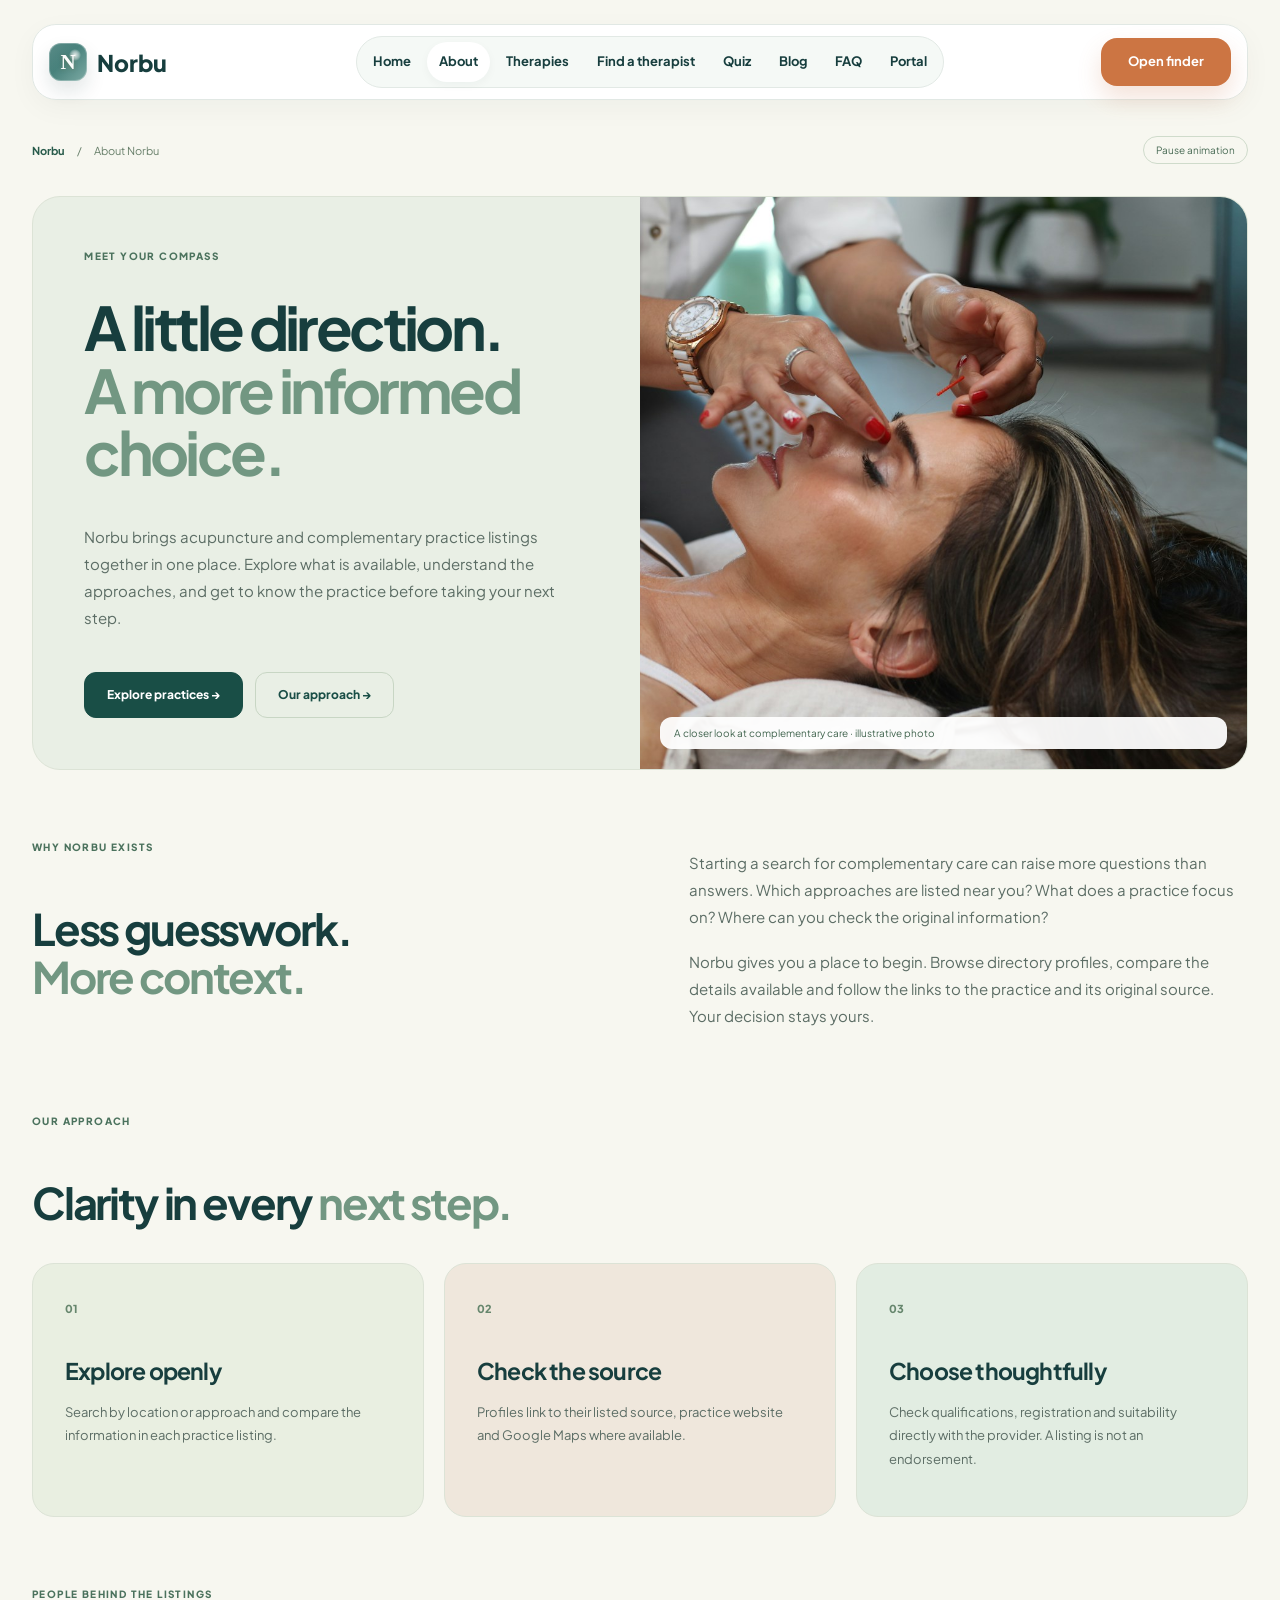
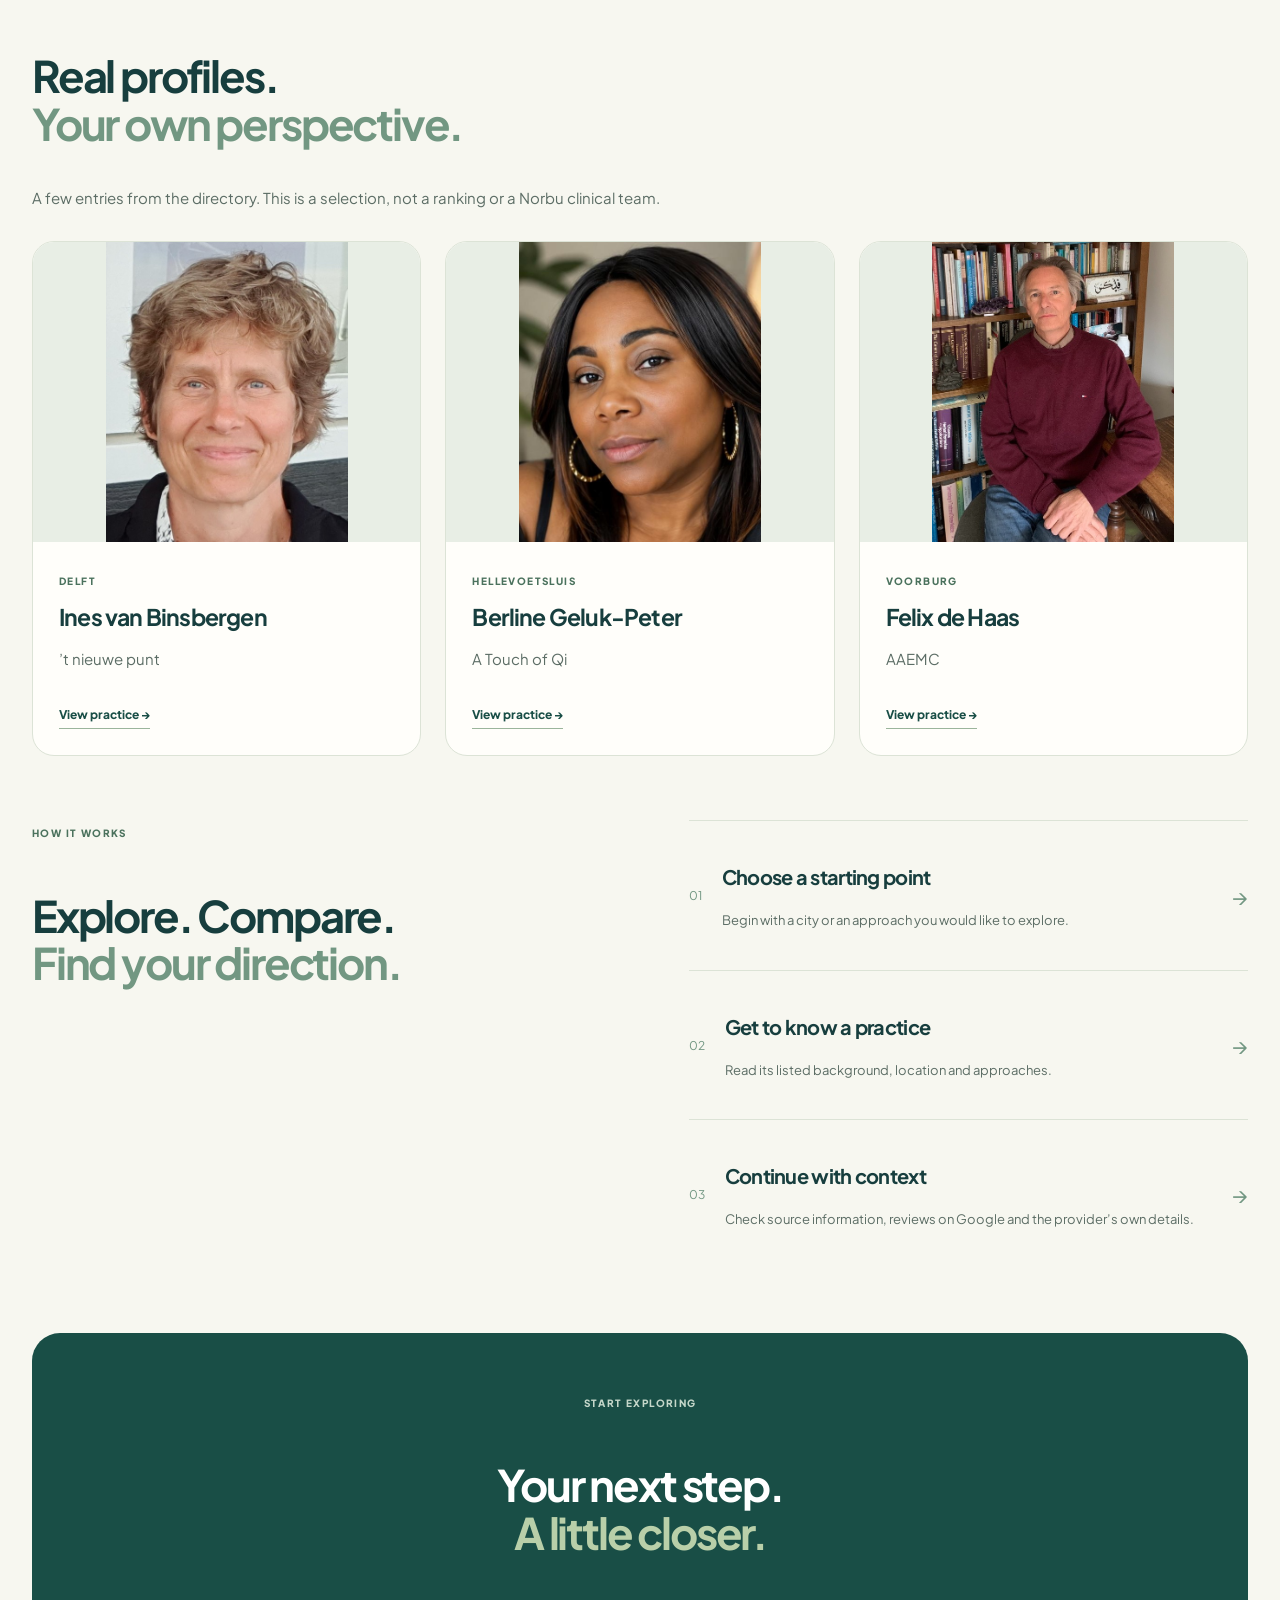
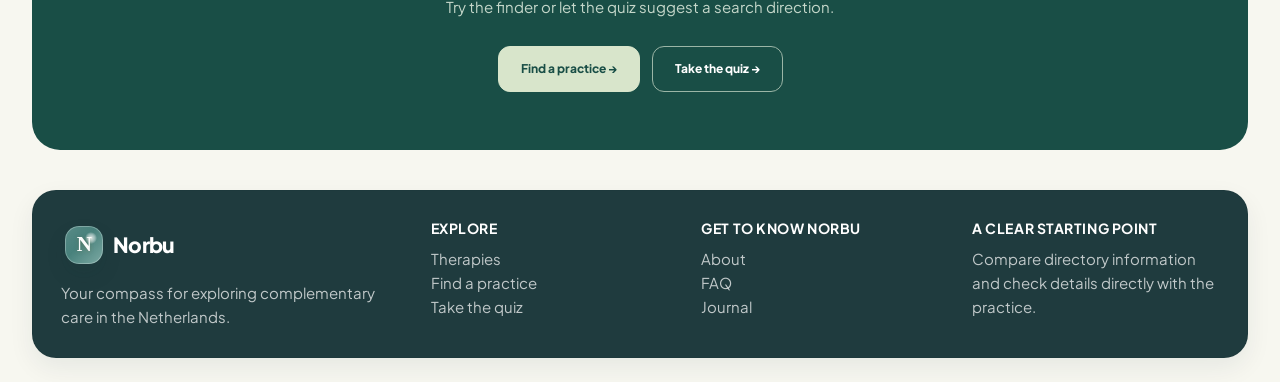
==== commit 5fa4b1aa: "Bring every interior page into the homepage visual system with accessible motion and refreshed About" ====
--- a/about.html
+++ b/about.html
@@ -7,8 +7,9 @@
   <link rel="stylesheet" href="style.css">
   <link rel="icon" type="image/svg+xml" href="favicon.svg">
   <link rel="stylesheet" href="site-shell.css?v=20261116-4">
+  <link rel="stylesheet" href="compass-pages.css?v=20261116-8">
 </head>
-<body class="site-layout home-page about-page">
+<body id="norbu-interior" class="compass-page site-layout home-page about-page">
   <div class="page">
     <header class="topbar norbu-topbar">
       <a class="brand brand-link" href="index.html" aria-label="Norbu home"><div class="brand-mark" aria-hidden="true"></div><span>Norbu</span></a>
@@ -29,329 +30,21 @@
     </header>
 
     <main class="about-main">
-      <section class="subpage-hero subpage-hero--about card">
-        <div class="subpage-hero-grid">
-          <div class="subpage-hero-copy">
-            <div class="subpage-breadcrumbs">
-              <a href="index.html">Home</a>
-              <span>/</span>
-              <span>About us</span>
-            </div>
-            <span class="subpage-hero-kicker">About us</span>
-            <h1>About Norbu</h1>
-            <p>Norbu is a multidisciplinary clinic shaped around calmer integrative care, clearer guidance, and continuity from intake to follow-up.</p>
-
-            <nav class="subpage-hero-links" aria-label="About page sections">
-              <a href="#about-story">Our story</a>
-              <a href="#about-model">How we work</a>
-              <a href="#about-values">Our values</a>
-              <a href="#about-team">Our team</a>
-            </nav>
-          </div>
-
-          <div class="subpage-hero-visual">
-            <article class="subpage-hero-image subpage-hero-image--main">
-              <img src="https://images.unsplash.com/photo-1515377905703-c4788e51af15?auto=format&fit=crop&w=1400&q=80" alt="Warm consultation room at Norbu">
-            </article>
-
-            <div class="subpage-hero-stack">
-              <article class="subpage-hero-image subpage-hero-image--small">
-                <img src="https://images.unsplash.com/photo-1576091160399-112ba8d25d1d?auto=format&fit=crop&w=900&q=80" alt="Norbu consultation and patient care">
-              </article>
-              <article class="subpage-hero-image subpage-hero-image--small">
-                <img src="https://images.unsplash.com/photo-1516549655169-df83a0774514?auto=format&fit=crop&w=900&q=80" alt="Practitioner reviewing notes at Norbu">
-              </article>
-            </div>
-
-            <div class="subpage-hero-badge">
-              <strong>12+</strong>
-              <span>Years refining calmer integrative care</span>
-            </div>
-          </div>
-        </div>
-
-        <div class="subpage-hero-metrics">
-          <div class="subpage-hero-metric">
-            <strong>One clinic first</strong>
-            <span>Different specialties working inside one shared care model.</span>
-          </div>
-          <div class="subpage-hero-metric">
-            <strong>Longer intake rhythm</strong>
-            <span>Clearer explanations and recommendations paced for real routines.</span>
-          </div>
-          <div class="subpage-hero-metric">
-            <strong>San Francisco based</strong>
-            <span>In-person care with a practical long-view approach to recovery.</span>
-          </div>
-        </div>
-      </section>
-
-      <section class="about-section about-story-section" id="about-story">
-        <div class="about-section-head">
-          <div class="pill">Our Story</div>
-          <h2>We started with one simple idea: good care should feel connected.</h2>
-        </div>
-
-        <div class="about-story-layout">
-          <article class="about-story-prose card">
-            <p>Norbu grew out of a simple patient problem: too many people were collecting advice from different places, but no one was helping them turn it into one clear path.</p>
-            <p>So the clinic was built around continuity. Different practitioners, one rhythm of intake, explanation, treatment pacing, and follow-up.</p>
-
-            <div class="about-story-stats">
-              <div>
-                <strong>12+</strong>
-                <span>years refining how integrative care is explained and delivered</span>
-              </div>
-              <div>
-                <strong>3</strong>
-                <span>clinic areas organized around visit type, energy level, and treatment need</span>
-              </div>
-              <div>
-                <strong>1</strong>
-                <span>shared care philosophy across diagnostics, therapies, and follow-up</span>
-              </div>
-            </div>
-          </article>
-
-          <div class="about-story-side">
-            <article class="about-story-visual card">
-              <img src="https://images.unsplash.com/photo-1576091160399-112ba8d25d1d?auto=format&fit=crop&w=1400&q=80" alt="Norbu consultation room and patient discussion">
-            </article>
-
-            <aside class="about-story-rail card">
-              <span class="practitioner-map-kicker">What guides decisions here</span>
-              <div class="about-rail-list">
-                <div>
-                  <strong>Context before conclusions</strong>
-                  <p>Symptoms matter, but so do routines, history, timing, and what life currently makes possible.</p>
-                </div>
-                <div>
-                  <strong>Clarity before complexity</strong>
-                  <p>Patients should understand why a recommendation exists before the plan becomes more detailed.</p>
-                </div>
-              </div>
-            </aside>
-          </div>
-        </div>
-      </section>
-
-      <section class="about-section about-model-section" id="about-model">
-        <div class="about-section-head about-section-head--stacked">
-          <div class="pill">How We Work</div>
-          <h2>The clinic model is designed to reduce noise, not add more of it.</h2>
-          <p>Rather than treating every appointment as a separate event, Norbu uses one shared framework from intake to follow-up.</p>
-        </div>
-
-        <div class="about-model-layout">
-          <article class="about-values-copy">
-            <h2>What that means in practice</h2>
-            <p>We move deliberately at the beginning so the next steps feel clearer and easier to keep up with.</p>
-
-            <div class="about-principles-grid">
-              <article class="about-principle-card">
-                <strong>Longer first conversations</strong>
-                <p>We begin with history, patterns, context, and what has already been tried.</p>
-              </article>
-              <article class="about-principle-card">
-                <strong>Recommendations in sequence</strong>
-                <p>Plans are paced so patients know what matters now and what can wait.</p>
-              </article>
-            </div>
-          </article>
-
-          <div class="about-model-side">
-            <article class="about-model-visual card">
-              <img src="https://images.unsplash.com/photo-1516549655169-df83a0774514?auto=format&fit=crop&w=1400&q=80" alt="Practitioner reviewing patient notes in a calm treatment space">
-            </article>
-
-            <div class="about-model-flow">
-            <article class="about-model-step">
-              <span>01</span>
-              <div>
-                <strong>Start with the whole picture</strong>
-                <p>The intake centers symptoms, history, routines, and where the patient feels stuck.</p>
-              </div>
-            </article>
-
-            <article class="about-model-step">
-              <span>02</span>
-              <div>
-                <strong>Choose the right clinical path</strong>
-                <p>We match the case to the right practitioner, diagnostics, or combination of specialties.</p>
-              </div>
-            </article>
-
-            <article class="about-model-step">
-              <span>03</span>
-              <div>
-                <strong>Build a plan that can hold</strong>
-                <p>The goal is a plan people can understand and actually continue.</p>
-              </div>
-            </article>
-            </div>
-          </div>
-        </div>
-      </section>
-
-      <section class="about-section about-values-section" id="about-values">
-        <div class="about-values-shell">
-          <div class="about-values-copy">
-            <div class="pill">Our Values</div>
-            <h2>The principles that shape the atmosphere, decisions, and patient experience.</h2>
-            <p>These are practical standards the team uses when listening, recommending, and following through.</p>
-          </div>
-
-          <div class="about-values-grid">
-            <article class="about-value-card card">
-              <span class="about-value-mark">01</span>
-              <h3>Listen deeply</h3>
-              <p>We make room for history, uncertainty, and nuance before simplifying the case too quickly.</p>
-            </article>
-
-            <article class="about-value-card card">
-              <span class="about-value-mark">02</span>
-              <h3>Explain clearly</h3>
-              <p>Patients should understand what matters now, what can wait, and why the plan is structured that way.</p>
-            </article>
-
-            <article class="about-value-card card">
-              <span class="about-value-mark">03</span>
-              <h3>Work collaboratively</h3>
-              <p>Different specialties can support the same case without the clinic feeling fragmented.</p>
-            </article>
-
-            <article class="about-value-card card">
-              <span class="about-value-mark">04</span>
-              <h3>Stay practical</h3>
-              <p>Care only helps when it can be sustained, so we pace recommendations for real routines.</p>
-            </article>
-          </div>
-        </div>
-      </section>
-
-      <section class="about-section about-team-section" id="about-team">
-        <div class="about-team-layout">
-          <article class="about-team-standard-card card">
-            <div class="pill">Our Team</div>
-            <h2>Different backgrounds, one clinic voice.</h2>
-            <p>Our practitioners come from different disciplines, but they work inside the same patient-care framework: careful intake, calm communication, realistic planning, and continuity between visits.</p>
-
-            <div class="about-team-list">
-              <div>We begin with the whole picture, not isolated symptoms alone.</div>
-              <div>We explain recommendations in plain language before expanding the plan.</div>
-              <div>We coordinate across specialties so care still feels consistent.</div>
-              <div>We favor long-term steadiness over unnecessary intensity.</div>
-            </div>
-
-            <div class="about-team-facts">
-              <div>
-                <strong>18</strong>
-                <span>practitioners</span>
-              </div>
-              <div>
-                <strong>12</strong>
-                <span>specialties</span>
-              </div>
-              <div>
-                <strong>1</strong>
-                <span>shared standard</span>
-              </div>
-            </div>
-
-            <a class="btn btn-secondary" href="practitioners.html">Open practitioner directory ›</a>
-          </article>
-
-          <div class="about-mini-grid">
-            <article class="about-mini-practitioner card">
-              <img src="https://images.unsplash.com/photo-1559839734-2b71ea197ec2?auto=format&fit=crop&w=1000&q=80" alt="Portrait of Dr. Elena Markova">
-              <div class="practitioner-badge">Functional Medicine</div>
-              <h3>Dr. Elena Markova</h3>
-              <p>Fatigue recovery and long-view treatment planning.</p>
-            </article>
-
-            <article class="about-mini-practitioner card">
-              <img src="https://images.unsplash.com/photo-1598256989800-fe5f95da9787?auto=format&fit=crop&w=1000&q=80" alt="Portrait of Dr. Julia Soren">
-              <div class="practitioner-badge">Herbal Therapy</div>
-              <h3>Dr. Julia Soren</h3>
-              <p>Digestive support and phased herbal protocols.</p>
-            </article>
-
-            <article class="about-mini-practitioner card">
-              <img src="https://images.unsplash.com/photo-1622253692010-333f2da6031d?auto=format&fit=crop&w=1000&q=80" alt="Portrait of Dr. Noor Patel">
-              <div class="practitioner-badge">Acupuncture</div>
-              <h3>Dr. Noor Patel</h3>
-              <p>Pain relief and nervous system regulation.</p>
-            </article>
-
-            <article class="about-mini-directory card">
-              <span class="practitioner-map-kicker">Explore further</span>
-              <h3>See the full team by specialty, focus, and location.</h3>
-              <p>The directory is the better next step if you want to compare practitioners directly.</p>
-              <a class="btn btn-primary" href="practitioners.html">Browse Practitioners</a>
-            </article>
-          </div>
-        </div>
-      </section>
-
-      <section class="about-contact" id="about-contact">
-        <article class="card about-contact-card">
-          <div class="about-contact-grid">
-            <div>
-              <div class="pill">Start Here</div>
-              <h2>If you are wondering whether Norbu is the right fit, start with a conversation.</h2>
-              <p>Tell us what is going on and what kind of support you are looking for. We can help you choose the right first step.</p>
-            </div>
-
-            <div class="about-contact-points">
-              <div class="about-contact-point">
-                <strong>Call</strong>
-                <span>+1 (415) 555-2184</span>
-              </div>
-              <div class="about-contact-point">
-                <strong>Email</strong>
-                <span>hello@holistic-care.com</span>
-              </div>
-              <div class="about-contact-point">
-                <strong>Visit</strong>
-                <span>214 Cedar Grove, Suite 5, San Francisco</span>
-              </div>
-            </div>
-          </div>
-
-          <div class="about-contact-actions">
-            <a class="btn btn-primary" href="practitioners.html">Browse Practitioners</a>
-            <a class="btn btn-secondary" href="platform.html">See the Clinic Platform ›</a>
-          </div>
-        </article>
-      </section>
+      <div class="cp-topline"><div><a href="index.html">Norbu</a><span aria-hidden="true">/</span><span>About Norbu</span></div><button type="button" id="page-motion-toggle" aria-pressed="false">Pause animation</button></div>
+      <section class="cp-hero cp-about-hero"><div class="cp-hero-copy"><span class="cp-eyebrow">Meet your compass</span><h1>A little direction.<br><em>A more informed choice.</em></h1><p>Norbu brings acupuncture and complementary practice listings together in one place. Explore what is available, understand the approaches, and get to know the practice before taking your next step.</p><div class="cp-actions"><a class="btn btn-primary" href="practitioners.html">Explore practices →</a><a class="btn btn-secondary" href="#about-story">Our approach →</a></div></div><div class="cp-hero-visual"><img src="home-acupuncture.jpg" width="1400" height="933" alt="A practitioner carefully carrying out an acupuncture treatment"><span class="cp-image-note">A closer look at complementary care · illustrative photo</span></div></section>
+      <section class="cp-editorial" id="about-story"><div><span class="cp-eyebrow">Why Norbu exists</span><h2>Less guesswork.<br><em>More context.</em></h2></div><div><p>Starting a search for complementary care can raise more questions than answers. Which approaches are listed near you? What does a practice focus on? Where can you check the original information?</p><p>Norbu gives you a place to begin. Browse directory profiles, compare the details available and follow the links to the practice and its original source. Your decision stays yours.</p></div></section>
+      <section class="cp-section" id="about-values"><div class="cp-section-heading"><span class="cp-eyebrow">Our approach</span><h2>Clarity in every <em>next step.</em></h2></div><div class="cp-value-grid"><article class="cp-value-card"><span class="cp-card-number">01</span><h3>Explore openly</h3><p>Search by location or approach and compare the information in each practice listing.</p></article><article class="cp-value-card"><span class="cp-card-number">02</span><h3>Check the source</h3><p>Profiles link to their listed source, practice website and Google Maps where available.</p></article><article class="cp-value-card"><span class="cp-card-number">03</span><h3>Choose thoughtfully</h3><p>Check qualifications, registration and suitability directly with the provider. A listing is not an endorsement.</p></article></div></section>
+      <section class="cp-section" id="about-team"><div class="cp-section-heading"><span class="cp-eyebrow">People behind the listings</span><h2>Real profiles.<br><em>Your own perspective.</em></h2><p>A few entries from the directory. This is a selection, not a ranking or a Norbu clinical team.</p></div><div class="cp-real-profiles"><article class="cp-real-profile"><img src="home-ines.jpg" width="527" height="653" loading="lazy" alt="Portrait from Ines van Binsbergen’s listed practice"><div><span class="cp-eyebrow">Delft</span><h3>Ines van Binsbergen</h3><p>’t nieuwe punt</p><a class="cp-text-link" href="practitioner-detail.html?id=ines-van-binsbergen-delft-t-nieuwe-punt">View practice →</a></div></article><article class="cp-real-profile"><img src="home-berline.jpg" width="516" height="640" loading="lazy" alt="Portrait from Berline Geluk-Peter’s listed practice"><div><span class="cp-eyebrow">Hellevoetsluis</span><h3>Berline Geluk-Peter</h3><p>A Touch of Qi</p><a class="cp-text-link" href="practitioner-detail.html?id=berline-geluk-peter-hellevoetsluis-a-touch-of-qi">View practice →</a></div></article><article class="cp-real-profile"><img src="home-felix.jpg" width="557" height="693" loading="lazy" alt="Portrait from Felix de Haas’s listed practice"><div><span class="cp-eyebrow">Voorburg</span><h3>Felix de Haas</h3><p>AAEMC</p><a class="cp-text-link" href="practitioner-detail.html?id=felix-de-haas-voorburg-aaemc">View practice →</a></div></article></div></section>
+      <section class="cp-editorial" id="about-model"><div><span class="cp-eyebrow">How it works</span><h2>Explore. Compare.<br><em>Find your direction.</em></h2></div><div class="cp-numbered-list"><a href="practitioners.html"><span>01</span><div><h3>Choose a starting point</h3><p>Begin with a city or an approach you would like to explore.</p></div><span aria-hidden="true">→</span></a><a href="practitioners.html"><span>02</span><div><h3>Get to know a practice</h3><p>Read its listed background, location and approaches.</p></div><span aria-hidden="true">→</span></a><a href="faq.html"><span>03</span><div><h3>Continue with context</h3><p>Check source information, reviews on Google and the provider’s own details.</p></div><span aria-hidden="true">→</span></a></div></section>
+      <section class="cp-final" id="about-contact"><span class="cp-eyebrow">Start exploring</span><h2>Your next step.<br><em>A little closer.</em></h2><p>Try the finder or let the quiz suggest a search direction.</p><div class="cp-actions"><a class="btn btn-primary" href="practitioners.html">Find a practice →</a><a class="btn btn-secondary" href="quiz.html">Take the quiz →</a></div></section>
     </main>
 
-    <footer class="site-footer site-footer--home">
-      <div class="site-footer-grid">
-        <div>
-          <a class="brand brand-link site-footer-brand" href="index.html">
-            <div class="brand-mark"></div>
-            <span>Norbu</span>
-          </a>
-          <p>A calm alternative medicine clinic shaped around clear pathways, serious care, and steady follow-through.</p>
-        </div>
-        <div>
-          <strong>Visit</strong>
-          <p>214 Cedar Grove, Suite 5<br>San Francisco, CA</p>
-        </div>
-        <div>
-          <strong>Contact</strong>
-          <p>+1 (415) 555-2184<br>hello@holistic-care.com</p>
-        </div>
-        <div>
-          <strong>Explore</strong>
-          <p><a href="index.html">Home</a><br><a href="practitioners.html">Practitioners</a><br><a href="platform.html">Platform</a></p>
-        </div>
-      </div>
-    </footer>
+    <footer class="site-footer"><div class="site-footer-grid"><div><a class="brand brand-link site-footer-brand" href="index.html"><div class="brand-mark"></div><span>Norbu</span></a><p>Your compass for exploring complementary care in the Netherlands.</p></div><div><strong>Explore</strong><p><a href="therapies.html">Therapies</a><br><a href="practitioners.html">Find a practice</a><br><a href="quiz.html">Take the quiz</a></p></div><div><strong>Get to know Norbu</strong><p><a href="about.html">About</a><br><a href="faq.html">FAQ</a><br><a href="blog.html">Journal</a></p></div><div><strong>A clear starting point</strong><p>Compare directory information and check details directly with the practice.</p></div></div></footer>
   </div>
-  <script src="script.js" defer></script>
+  <script src="script.js?v=20261116-8" defer></script>
   <script src="site-shell.js?v=20261116-4" defer></script>
+  <script src="compass-pages.js?v=20261116-8" defer></script>
 </body>
 </html>
 
+
--- a/compass-pages.css
+++ b/compass-pages.css
@@ -0,0 +1,247 @@
+/* Shared visual system for every interior page; home.css is the reference. */
+#norbu-interior {
+  --cp-ink: #173e3e; --cp-muted: #5c6d65; --cp-green: #194e46;
+  --cp-sage: #729782; --cp-paper: #f7f7f0; --cp-soft: #e9efe5;
+  --cp-line: #dce3d6; --cp-peach: #efe7dc;
+  background: var(--cp-paper) !important; color: var(--cp-ink) !important;
+  font-family: 'Plus Jakarta Sans', Arial, sans-serif !important;
+}
+#norbu-interior main { display: grid !important; gap: 64px !important; }
+#norbu-interior main * { box-sizing: border-box; }
+#norbu-interior main :is(h1,h2,h3,h4) { font-family: 'Plus Jakarta Sans',Arial,sans-serif !important; color: var(--cp-ink) !important; }
+#norbu-interior main h1 { font-size: clamp(40px,4.7vw,68px) !important; line-height: 1.04 !important; letter-spacing: -.06em !important; max-width: 900px !important; }
+#norbu-interior main h2 { font-size: clamp(29px,3.4vw,48px) !important; line-height: 1.1 !important; letter-spacing: -.05em !important; }
+#norbu-interior main h3 { font-size: 23px !important; line-height: 1.2 !important; letter-spacing: -.035em !important; }
+#norbu-interior main p { color: var(--cp-muted) !important; font-size: 15px !important; line-height: 1.8 !important; }
+#norbu-interior main :is(h1,h2) em { font-style: normal !important; color: var(--cp-sage) !important; }
+#norbu-interior main :is(.norbu-kicker,.profile-kicker,.catalog-kicker,.cp-eyebrow,.dashboard-eyebrow,.platform-eyebrow,.pill) {
+  color: #4b725d !important; font-size: 10px !important; line-height: 1.6 !important;
+  font-weight: 800 !important; letter-spacing: .14em !important; text-transform: uppercase !important;
+}
+#norbu-interior main .pill { width: fit-content !important; background: #dce7d5 !important; border: 0 !important; border-radius: 24px !important; padding: 7px 12px !important; }
+.cp-topline { display: flex; align-items: center; justify-content: space-between; gap: 16px; margin-bottom: -36px; }
+.cp-topline > div { display: flex; align-items: center; flex-wrap: wrap; gap: 12px; font-size: 11px; color: #69806b; }
+.cp-topline a { color: #285b4b; text-decoration: none; font-weight: 700; }
+#page-motion-toggle { padding: 7px 12px; border: 1px solid #cfdbcb; border-radius: 24px; background: transparent; color: #496b55; font: inherit; font-size: 10px; cursor: pointer; flex-shrink: 0; }
+#norbu-interior main .btn { display: inline-flex !important; align-items: center !important; justify-content: center !important; min-height: 46px !important; gap: 18px !important; padding: 14px 22px !important; border-radius: 12px !important; font: 750 12px/1.3 'Plus Jakarta Sans',Arial,sans-serif !important; text-decoration: none !important; box-shadow: none !important; }
+#norbu-interior main .btn-primary { background: var(--cp-green) !important; color: white !important; border: 1px solid var(--cp-green) !important; }
+#norbu-interior main .btn-secondary { background: transparent !important; color: var(--cp-green) !important; border: 1px solid #c8d6c4 !important; }
+#norbu-interior main :is(.cp-actions,.profile-actions,.catalog-hero-actions,.faq-hero-actions,.quiz-result-actions) { display: flex !important; flex-wrap: wrap !important; gap: 12px !important; margin-top: 26px !important; }
+#norbu-interior main :is(input:not([type=radio]):not([type=checkbox]),select,textarea) { max-width: 100% !important; min-width: 0 !important; background-color: #fffefa !important; color: var(--cp-ink) !important; border: 1px solid #d4dfcf !important; border-radius: 12px !important; box-shadow: none !important; font-family: inherit !important; font-size: 13px !important; padding: 13px 15px !important; }
+#norbu-interior main input:is([type=radio],[type=checkbox]) { accent-color: var(--cp-green); }
+#norbu-interior main :is(a,button,input,select,textarea,summary):focus-visible { outline: 3px solid #cc7544 !important; outline-offset: 4px !important; }
+#norbu-interior main :is(.card,.profile-panel,.dashboard-card,.dashboard-panel,.platform-board-card,.platform-workspace-card,.platform-role-card,.platform-roadmap-card,.booking-form,.booking-summary,.quiz-card,.quiz-result,.style-one-why-card,.style-two-path-card,.style-two-faq-card) { background: #fffefa !important; border: 1px solid var(--cp-line) !important; border-radius: 22px !important; box-shadow: none !important; }
+#norbu-interior main :is(.dashboard-card,.dashboard-panel,.profile-panel,.platform-board-card,.platform-role-card,.platform-roadmap-card,.quiz-card,.quiz-result,.booking-form,.booking-summary) { padding: clamp(22px,2.5vw,36px) !important; }
+#norbu-interior main :is(.cp-hero,.catalog-hero,.blog-hero,.quiz-hero,.subpage-hero,.dashboard-hero,.style-one-hero,.style-two-hero) { border: 1px solid var(--cp-line) !important; border-radius: 28px !important; background: var(--cp-soft) !important; box-shadow: none !important; overflow: hidden !important; }
+#norbu-interior main :is(.cp-hero,.catalog-hero,.blog-hero) { display: grid !important; grid-template-columns: 1fr 1fr !important; gap: 0 !important; padding: 0 !important; align-items: stretch !important; min-height: 440px !important; }
+#norbu-interior main :is(.cp-hero-copy,.catalog-hero-copy,.blog-hero-copy,.subpage-hero-copy,.dashboard-hero-copy) { padding: clamp(28px,4vw,56px) !important; display: flex !important; flex-direction: column !important; align-items: flex-start !important; justify-content: center !important; gap: 0 !important; }
+#norbu-interior main :is(.cp-hero-copy,.catalog-hero-copy,.blog-hero-copy) h1 { margin: 18px 0 24px !important; }
+#norbu-interior main :is(.cp-hero-copy,.catalog-hero-copy,.blog-hero-copy) > p { max-width: 570px !important; font-size: 15px !important; }
+.cp-hero-visual { min-height: 440px; position: relative; overflow: hidden; background: #d6e2d1; }
+#norbu-interior .cp-hero-visual img { position: absolute; inset: 0; width: 100% !important; height: 100% !important; object-fit: cover !important; object-position: center !important; }
+.cp-image-note { position: absolute; bottom: 20px; left: 20px; right: 20px; padding: 10px 14px; border-radius: 12px; background: #fffffff0; color: #42654f; font-size: 10px; }
+#norbu-interior main .catalog-hero-visual { min-height: 440px !important; border-radius: 0 !important; background: #d6e2d1 !important; }
+#norbu-interior main .catalog-hero-visual img { width: 100% !important; height: 100% !important; object-fit: cover !important; }
+#norbu-interior main .catalog-hero-note { background: #fffefaee !important; border: 0 !important; border-radius: 16px !important; box-shadow: none !important; }
+#norbu-interior main :is(.cp-section-heading,.section-heading) { margin-bottom: 30px; }
+#norbu-interior main .cp-section-heading > p { max-width: 640px; margin-top: 22px; }
+.cp-eyebrow { display: inline-block; margin-bottom: 14px; }
+.cp-editorial { display: grid; grid-template-columns: 1fr 1fr; gap: 8%; align-items: start; }
+#norbu-interior main .cp-editorial > div > p + p { margin-top: 18px; }
+.cp-value-grid { display: grid; grid-template-columns: repeat(3,minmax(0,1fr)); gap: 20px; }
+.cp-value-card { border: 1px solid var(--cp-line); border-radius: 22px; padding: 32px; background: #e9efe1; }
+.cp-value-card:nth-child(2) { background: #efe7dc; }
+.cp-value-card:nth-child(3) { background: #e2ede2; }
+.cp-card-number { color: #66866d; font-size: 11px; font-weight: 800; }
+#norbu-interior main .cp-value-card h3 { margin: 40px 0 16px; }
+#norbu-interior main .cp-value-card p { font-size: 13px !important; }
+.cp-real-profiles { display: grid; grid-template-columns: repeat(3,minmax(0,1fr)); gap: 24px; }
+.cp-real-profile { border: 1px solid var(--cp-line); border-radius: 22px; overflow: hidden; background: #fffefa; }
+#norbu-interior .cp-real-profile > img { width: 100%; height: 300px; object-fit: contain !important; background: #e8eee5; }
+.cp-real-profile > div { padding: 26px; }
+#norbu-interior main .cp-real-profile h3 { margin: 0 0 10px; }
+.cp-text-link { display: inline-block; font-size: 12px; font-weight: 750; text-decoration: none; border-bottom: 1px solid #9bb59b; padding-bottom: 6px; color: var(--cp-green); margin-top: 20px; }
+.cp-numbered-list { display: grid; }
+.cp-numbered-list a { display: flex; align-items: center; gap: 20px; border-top: 1px solid var(--cp-line); padding: 24px 0; text-decoration: none; color: var(--cp-ink); }
+.cp-numbered-list a > span { color: #729782; font-size: 12px; }
+.cp-numbered-list a > span:last-child { margin-left: auto; font-size: 22px; }
+#norbu-interior main .cp-numbered-list h3 { font-size: 20px !important; }
+#norbu-interior main .cp-numbered-list p { font-size: 13px !important; margin-top: 8px; }
+#norbu-interior main :is(.cp-final,.profile-booking-card,.platform-contact,.style-one-contact,.style-two-contact) { position: relative; overflow: hidden; padding: clamp(32px,4.5vw,64px) !important; border: 0 !important; border-radius: 28px !important; background: var(--cp-green) !important; color: #fff !important; }
+#norbu-interior main :is(.cp-final,.profile-booking-card,.platform-contact,.style-one-contact,.style-two-contact) :is(h1,h2,h3) { color: white !important; }
+#norbu-interior main :is(.cp-final,.profile-booking-card,.platform-contact) :is(p,.cp-eyebrow,.profile-kicker) { color: #c5d7ca !important; }
+#norbu-interior main .cp-final { text-align: center; }
+#norbu-interior main .cp-final h2 em { color: #b9cfa9 !important; }
+#norbu-interior main .cp-final p { margin-top: 22px; }
+#norbu-interior main .cp-final .cp-actions { justify-content: center; }
+#norbu-interior main :is(.cp-final,.profile-booking-card,.platform-contact) .btn-primary { background: #d8e5cb !important; color: #194e46 !important; border-color: #d8e5cb !important; }
+#norbu-interior main :is(.cp-final,.profile-booking-card,.platform-contact) .btn-secondary { color: white !important; border-color: #9bb5a6 !important; }
+/* Catalogue: soft illustrated cards, practical search controls. */
+#norbu-interior main .catalog-toolbar { background: #edf1e7 !important; padding: 28px !important; border: 1px solid var(--cp-line) !important; border-radius: 22px !important; box-shadow: none !important; }
+#norbu-interior main .catalog-toolbar h2 { font-size: 27px !important; }
+#norbu-interior main :is(.catalog-filter,.catalog-reset) { background: #fffefa !important; border: 1px solid #d2ddcb !important; border-radius: 24px !important; color: #496b55 !important; box-shadow: none !important; font-size: 12px !important; }
+#norbu-interior main .catalog-filter.is-active { background: var(--cp-green) !important; border-color: var(--cp-green) !important; color: white !important; }
+#norbu-interior main :is(.therapy-grid,.blog-grid) { gap: 24px !important; }
+#norbu-interior main :is(.therapy-card,.blog-card,.blog-featured) { border: 1px solid var(--cp-line) !important; border-radius: 22px !important; box-shadow: none !important; background: #fffefa !important; overflow: hidden !important; }
+#norbu-interior main :is(.therapy-card-body,.blog-card-body,.blog-featured-body) { padding: 26px !important; background: #fffefa !important; }
+#norbu-interior main :is(.therapy-card,.blog-card) h3 { margin-bottom: 14px !important; }
+#norbu-interior main :is(.therapy-card,.blog-card) p { font-size: 13px !important; }
+#norbu-interior main .therapy-card ul { color: #64806b !important; font-size: 12px !important; }
+#norbu-interior main :is(.therapy-card-meta span,.blog-category,.profile-tag-list span,.practitioner-badge) { background: #e8efdf !important; color: #4c725a !important; border-radius: 24px !important; font-size: 10px !important; font-weight: 750 !important; padding: 7px 11px !important; }
+.cp-therapy-illustration { height: 210px; display: flex; align-items: center; justify-content: space-between; padding: 28px; background: #e9efe1; color: #63826a; }
+.cp-therapy-illustration > span { align-self: flex-start; font-size: 11px; font-weight: 750; }
+.cp-therapy-illustration svg { width: 140px; height: 120px; stroke: #527f63; stroke-width: 2; stroke-linecap: round; stroke-linejoin: round; }
+.cp-tint-1 { background: #efe7dc; }.cp-tint-2 { background: #e2ede2; }.cp-tint-3 { background: #e6ece7; }
+#norbu-interior main .blog-featured { margin: 20px !important; }
+#norbu-interior main .blog-featured h2 { font-size: 28px !important; }
+#norbu-interior main .blog-featured img { height: 250px !important; width: 100% !important; }
+#norbu-interior main .blog-card > img { height: 230px !important; width: 100% !important; }
+/* FAQs: a searchable editorial accordion rather than a flat wall of cards. */
+.cp-compass-art { display: grid; place-items: center; padding: 48px; overflow: hidden; }
+.cp-compass-art > div { display: flex; flex-direction: column; justify-content: center; align-items: center; gap: 22px; width: 290px; height: 290px; border: 1px solid #a9c0a8; border-radius: 50%; box-shadow: 0 0 0 30px #d5e2cc70,0 0 0 60px #dce7d160; color: #4f775f; }
+.cp-compass-art span:first-child { font-size: 12px; font-weight: 800; }.cp-compass-art strong { font-size: 85px; font-weight: 400; }.cp-compass-art span:last-child { font-size: 11px; text-transform: uppercase; letter-spacing: .15em; }
+.cp-faq-layout { display: grid; grid-template-columns: 1fr 1.2fr; gap: 8%; align-items: start; }
+.cp-faq-search { display: grid; gap: 10px; margin-top: 28px; font-size: 12px; font-weight: 700; }
+.cp-faq-filters { display: flex; flex-wrap: wrap; gap: 8px; margin-top: 18px; }
+.cp-faq-filters button { border: 1px solid #cedbc8; border-radius: 24px; padding: 10px 14px; color: #4c725a; background: transparent; font: inherit; font-size: 11px; cursor: pointer; }
+.cp-faq-filters button[aria-pressed=true] { background: var(--cp-green); color: white; border-color: var(--cp-green); }
+.cp-faq-item { border-top: 1px solid var(--cp-line); padding: 24px 0; }
+.cp-faq-item:last-child { border-bottom: 1px solid var(--cp-line); }
+.cp-faq-item summary { list-style: none; display: flex; align-items: baseline; gap: 18px; font-size: 14px; cursor: pointer; }
+.cp-faq-item summary::-webkit-details-marker { display: none; }
+.cp-faq-item summary > span { color: #729782; font-size: 10px; }.cp-faq-item summary::after { content: '+'; margin-left: auto; font-size: 22px; color: #729782; }.cp-faq-item[open] summary::after { content: '−'; }
+#norbu-interior main .cp-faq-item p { margin: 18px 0 0 32px; font-size: 13px !important; }
+#norbu-interior main .cp-small { color: #6b816d !important; font-size: 11px !important; margin-top: 18px; }
+/* Profile and finder keep their working data and map layout. */
+#norbu-interior main .profile-breadcrumbs { display: none !important; }
+#norbu-interior main .profile-hero { display: grid !important; grid-template-columns: minmax(250px,.8fr) minmax(0,1.2fr) !important; gap: 0 !important; padding: 0 !important; min-height: 0 !important; border: 1px solid var(--cp-line) !important; border-radius: 28px !important; overflow: hidden !important; background: var(--cp-soft) !important; box-shadow: none !important; }
+#norbu-interior main .profile-portrait { display: block !important; position: relative !important; min-height: 440px !important; width: auto !important; height: auto !important; border-radius: 0 !important; background: #e0e9da !important; }
+#norbu-interior main .profile-portrait img { width: 100% !important; height: 100% !important; position: absolute !important; inset: 0 !important; object-fit: contain !important; transform: none !important; }
+#norbu-interior main .profile-hero-copy { padding: 44px !important; background: transparent !important; }
+#norbu-interior main .profile-hero-copy :is(h1,p,.profile-kicker) { color: var(--cp-ink) !important; }
+#norbu-interior main .profile-hero-copy h1 { font-size: clamp(36px,4vw,56px) !important; margin: 16px 0 20px !important; }
+#norbu-interior main .profile-focus { font-size: 16px !important; font-weight: 650 !important; }
+#norbu-interior main .profile-facts { border-top: 1px solid #cedcc6 !important; margin-top: 26px !important; }
+#norbu-interior main .profile-facts strong { font-size: 15px !important; color: #285b4b !important; }
+#norbu-interior main .profile-availability { background: #fffefaee !important; color: #4c725a !important; border-radius: 24px !important; }
+#norbu-interior main .profile-panel h2 { font-size: 30px !important; }
+#norbu-interior main .practitioner-map-frame { border-radius: 18px !important; overflow: hidden !important; }
+#norbu-interior main.directory-main { gap: 24px !important; }
+#norbu-interior main .finder-search-bar h1 { font-size: clamp(30px,3.4vw,46px) !important; }
+#norbu-interior main .finder-search-bar { background: #e9efe1; border-radius: 24px; padding: 28px !important; }
+#norbu-interior main .directory-filters { background: transparent !important; }
+#norbu-interior main .directory-layout { gap: 0 !important; }
+#norbu-interior main .directory-map-panel { border-radius: 22px !important; border: 1px solid #d8e2d2 !important; }
+#norbu-interior main .directory-card.finder-grid-card { background: #fffefa !important; border: 1px solid #dce3d6 !important; border-radius: 18px !important; overflow: hidden !important; }
+#norbu-interior main .directory-card.finder-grid-card > img { border-radius: 0 !important; }
+#norbu-interior main .directory-card-body { padding: 16px !important; }
+#norbu-interior main .directory-card h3 { font-size: 18px !important; }
+#norbu-interior main .directory-card p { font-size: 12px !important; }
+#norbu-interior main .directory-card .practitioner-badge { background: transparent !important; padding: 0 !important; }
+#norbu-interior main .directory-card-actions .btn { padding: 0 !important; min-height: 24px !important; font-size: 10px !important; border: 0 !important; background: transparent !important; color: var(--cp-green) !important; }
+#norbu-interior main .directory-map-copy h3 { font-size: 20px !important; }
+#norbu-interior main .directory-map-copy p { font-size: 12px !important; }
+#norbu-interior main .directory-map-actions .btn { font-size: 10px !important; padding: 9px 11px !important; min-height: 34px !important; }
+/* Quiz and forms: calmer inputs, visible selection and progress. */
+#norbu-interior main .quiz-hero { display: flex !important; justify-content: space-between !important; align-items: center !important; gap: 32px !important; padding: 48px !important; }
+#norbu-interior main .quiz-hero h1 { margin: 18px 0 24px !important; }
+#norbu-interior main .quiz-hero p { max-width: 700px !important; }
+#norbu-interior main .quiz-hero > .btn { flex-shrink: 0; }
+#norbu-interior main .quiz-card { counter-reset: quiz-section; }
+#norbu-interior main .quiz-step { border: 0 !important; border-top: 1px solid var(--cp-line) !important; padding: 26px 0 0 !important; margin: 28px 0 0 !important; }
+#norbu-interior main .quiz-step legend { color: var(--cp-ink) !important; font-size: 19px !important; font-weight: 750 !important; padding: 0 14px 0 0 !important; }
+#norbu-interior main .quiz-step label span { background: #f3f5ec !important; border: 1px solid #dce4d4 !important; border-radius: 14px !important; color: #496752 !important; font-size: 12px !important; box-shadow: none !important; }
+#norbu-interior main .quiz-step label:has(input:checked) span { border-color: #527e60 !important; background: #dfe9d6 !important; color: #194e46 !important; }
+.cp-quiz-progress { display: flex; flex-wrap: wrap; justify-content: space-between; gap: 12px; color: #5d7b61; font-size: 11px; font-weight: 700; }
+.cp-quiz-progress > div { width: 100%; height: 5px; background: #e2e9da; border-radius: 5px; overflow: hidden; }.cp-quiz-progress > div > span { display: block; width: 0; height: 100%; background: #527e60; transition: width .4s ease; }
+#norbu-interior main .quiz-result { background: #e4eddb !important; }
+#norbu-interior main .quiz-result h2 { margin: 18px 0 !important; font-size: 30px !important; }
+#norbu-interior main .cp-notice { padding: 14px 18px; background: #e6eddf; border: 1px solid #cfdcc5; border-radius: 14px; font-size: 12px !important; margin-bottom: 24px; }
+#norbu-interior main .booking-intro h1 { margin: 14px 0 20px !important; }
+#norbu-interior main .booking-summary img { width: 100% !important; height: 240px !important; object-fit: contain !important; background: #e7eedf !important; border-radius: 16px !important; }
+/* Existing portal and concept routes share the same palette and card language. */
+#norbu-interior main .site-context-nav { margin: 0 !important; padding-bottom: 0 !important; }
+#norbu-interior main .site-context-nav a { background: #edf2e5 !important; border-color: #cfddc5 !important; }
+#norbu-interior main .site-context-nav a.active { background: var(--cp-green) !important; color: white !important; }
+#norbu-interior main .dashboard-hero { padding: 0 !important; }
+#norbu-interior main :is(.dashboard-hero,.subpage-hero) :is(h1,p) { color: var(--cp-ink) !important; }
+#norbu-interior main .dashboard-metric-card { background: #dfe9d5 !important; border: 1px solid #cadabf !important; border-radius: 18px !important; box-shadow: none !important; }
+#norbu-interior main .dashboard-metric-card:nth-child(2),#norbu-interior main .platform-board-card:nth-child(2) { background: var(--cp-peach) !important; }
+#norbu-interior main :is(.dashboard-status,.journal-entry,.appointment-item,.resource-item,.profile-value,.appointment-detail,.subpage-hero-ui-card) { background: #f1f4e9 !important; border: 1px solid var(--cp-line) !important; border-radius: 16px !important; box-shadow: none !important; color: #4b6b54 !important; }
+#norbu-interior main :is(.appointment-item.is-selected,.journal-entry--clinical) { background: #e3ecd9 !important; border-color: #a8c09f !important; }
+#norbu-interior main :is(.platform-workspace,.platform-workspace-card,.platform-roles,.platform-roadmap) { background: transparent !important; box-shadow: none !important; }
+#norbu-interior main .platform-workspace-card { background: #fffefa !important; }
+#norbu-interior main :is(.platform-board-card,.platform-role-card,.platform-roadmap-card) h3 { color: var(--cp-ink) !important; }
+#norbu-interior main :is(.style-one-copy-panel,.style-one-visual-panel,.style-two-hero-media) { background: #e9efe1 !important; color: var(--cp-ink) !important; }
+#norbu-interior main :is(.style-one-copy-panel,.style-one-hero,.style-two-hero-content) :is(h1,p) { color: var(--cp-ink) !important; }
+#norbu-interior main .style-two-hero-content { background: #f7f7f0e8 !important; border-radius: 22px !important; padding: 32px !important; }
+#norbu-interior main .style-two-path-card,#norbu-interior main .style-one-why-card { background: #e7eedf !important; }
+#norbu-interior main .style-two-evidence-card,#norbu-interior main .style-two-practitioner-card,#norbu-interior main .style-one-tile { border-radius: 22px !important; border: 1px solid var(--cp-line) !important; overflow: hidden !important; box-shadow: none !important; }
+#norbu-interior main :is(.style-two-evidence-card--dark,.style-one-tile--dark) { background: var(--cp-green) !important; }
+#norbu-interior main :is(.style-two-evidence-card--dark,.style-one-tile--dark) :is(h2,h3,p) { color: white !important; }
+#norbu-interior main [hidden] { display: none !important; }
+@media (prefers-reduced-motion: no-preference) {
+ #norbu-interior[data-page-motion=on] main :is(.btn,.therapy-card,.blog-card,.cp-value-card,.cp-real-profile,.platform-board-card,.platform-role-card,.directory-card,.cp-text-link) { transition: transform .35s cubic-bezier(.16,1,.3,1),box-shadow .35s ease,background .3s ease !important; }
+ #norbu-interior[data-page-motion=on] main :is(.therapy-card,.blog-card,.cp-value-card,.cp-real-profile,.platform-board-card,.platform-role-card):hover { transform: translateY(-8px) !important; box-shadow: 0 18px 38px #173e3e10 !important; }
+ #norbu-interior[data-page-motion=on] main .btn:hover { transform: translateY(-3px) !important; }
+ #norbu-interior[data-page-motion=on] .cp-compass-art > div { animation: cp-drift 7s ease-in-out infinite; }
+ @keyframes cp-drift { 0%,100% { transform: rotate(-5deg) translateY(0); } 50% { transform: rotate(5deg) translateY(-12px); } }
+}
+#norbu-interior[data-page-motion=off] main * { animation: none !important; transition: none !important; }
+@media (max-width:1100px) {
+ #norbu-interior main { gap: 48px !important; }
+ #norbu-interior main h1 { font-size: clamp(37px,4.8vw,56px) !important; }
+ #norbu-interior main :is(.cp-hero-copy,.catalog-hero-copy,.blog-hero-copy) { padding: 32px !important; }
+ .cp-topline { margin-bottom: -20px; }
+ #norbu-interior main .profile-hero-copy { padding: 32px !important; }
+ .cp-value-card { padding: 26px; }
+ #norbu-interior .cp-real-profile > img { height: 240px; }
+ #norbu-interior main .profile-content-grid { grid-template-columns: 1fr 1fr !important; }
+}
+@media (max-width:760px) {
+ #norbu-interior main { gap: 36px !important; }
+ #norbu-interior main h1 { font-size: clamp(36px,9vw,52px) !important; }
+ #norbu-interior main h2 { font-size: 31px !important; }
+ #norbu-interior main h3 { font-size: 21px !important; }
+ .cp-topline { margin-bottom: -12px; }.cp-topline > div { font-size: 10px; gap: 8px; }
+ #page-motion-toggle { padding: 6px 9px; font-size: 9px; }
+ #norbu-interior main :is(.cp-hero,.catalog-hero,.blog-hero) { grid-template-columns: 1fr !important; min-height: 0 !important; border-radius: 22px !important; }
+ #norbu-interior main :is(.cp-hero-copy,.catalog-hero-copy,.blog-hero-copy) { padding: 28px 24px !important; }
+ #norbu-interior main :is(.cp-hero-copy,.catalog-hero-copy,.blog-hero-copy) h1 { margin-top: 14px !important; }
+ .cp-hero-visual { min-height: 300px; }
+ #norbu-interior main .catalog-hero-visual { min-height: 300px !important; }
+ .cp-editorial,.cp-faq-layout { grid-template-columns: 1fr; gap: 28px; }
+ .cp-value-grid,.cp-real-profiles { grid-template-columns: 1fr; gap: 16px; }
+ .cp-value-card { padding: 26px; }.cp-value-card h3 { margin-top: 30px !important; }
+ #norbu-interior .cp-real-profile > img { height: 300px; }
+ .cp-compass-art { padding: 48px 20px; min-height: 320px; }.cp-compass-art > div { width: 220px; height: 220px; }
+ #norbu-interior main :is(.cp-final,.profile-booking-card,.platform-contact) { padding: 36px 24px !important; border-radius: 22px !important; }
+ #norbu-interior main .catalog-toolbar { padding: 22px !important; }
+ #norbu-interior main :is(.therapy-card-body,.blog-card-body) { padding: 22px !important; }
+ .cp-therapy-illustration { height: 180px; padding: 24px; }
+ #norbu-interior main .profile-hero { grid-template-columns: 1fr !important; }
+ #norbu-interior main .profile-portrait { min-height: 320px !important; height: 320px !important; }
+ #norbu-interior main .profile-hero-copy { padding: 26px !important; }
+ #norbu-interior main .profile-hero-copy h1 { font-size: 37px !important; }
+ #norbu-interior main .profile-content-grid { grid-template-columns: 1fr !important; }
+ #norbu-interior main .quiz-hero { padding: 28px 24px !important; flex-direction: column !important; align-items: flex-start !important; }
+ #norbu-interior main .quiz-step legend { font-size: 17px !important; }
+ #norbu-interior main .quiz-step label span { min-width: 0 !important; font-size: 11px !important; }
+ #norbu-interior main .quiz-layout { grid-template-columns: 1fr !important; }
+ #norbu-interior main .finder-search-bar { padding: 24px !important; }
+ #norbu-interior main .finder-search-bar h1 { font-size: 32px !important; }
+ #norbu-interior main .directory-card-body { padding: 12px !important; }
+ #norbu-interior main .directory-card h3 { font-size: 16px !important; }
+ #norbu-interior main .directory-card .btn { font-size: 10px !important; }
+ #norbu-interior main .dashboard-hero-copy { padding: 28px 24px !important; }
+}
+@media (prefers-reduced-motion:reduce) { #norbu-interior main * { animation: none !important; transition: none !important; scroll-behavior: auto !important; } }
+#norbu-interior main .profile-facts > div { background: #f3f5ec !important; border: 1px solid #d8e2d1 !important; border-radius: 16px !important; }
+#norbu-interior main .profile-facts span { color: #607c65 !important; font-size: 11px !important; }
+#norbu-interior .topbar .brand-mark { display: grid !important; place-items: center !important; }
+#norbu-interior main .subpage-breadcrumbs, #norbu-interior main .subpage-breadcrumbs :is(a,span) { color: #648069 !important; }
+#norbu-interior main .blog-featured { display: flex !important; flex-direction: column !important; }
+#norbu-interior main .blog-featured > img { height: 230px !important; width: 100% !important; flex: 0 0 230px; }
+#norbu-interior main .blog-featured-body { flex: 1; }
+#norbu-interior main .profile-hero-copy > :is(.profile-focus,#profile-bio) { color: #52715b !important; }
+#norbu-interior main .profile-hero-copy > #profile-bio { margin-top: 16px !important; }
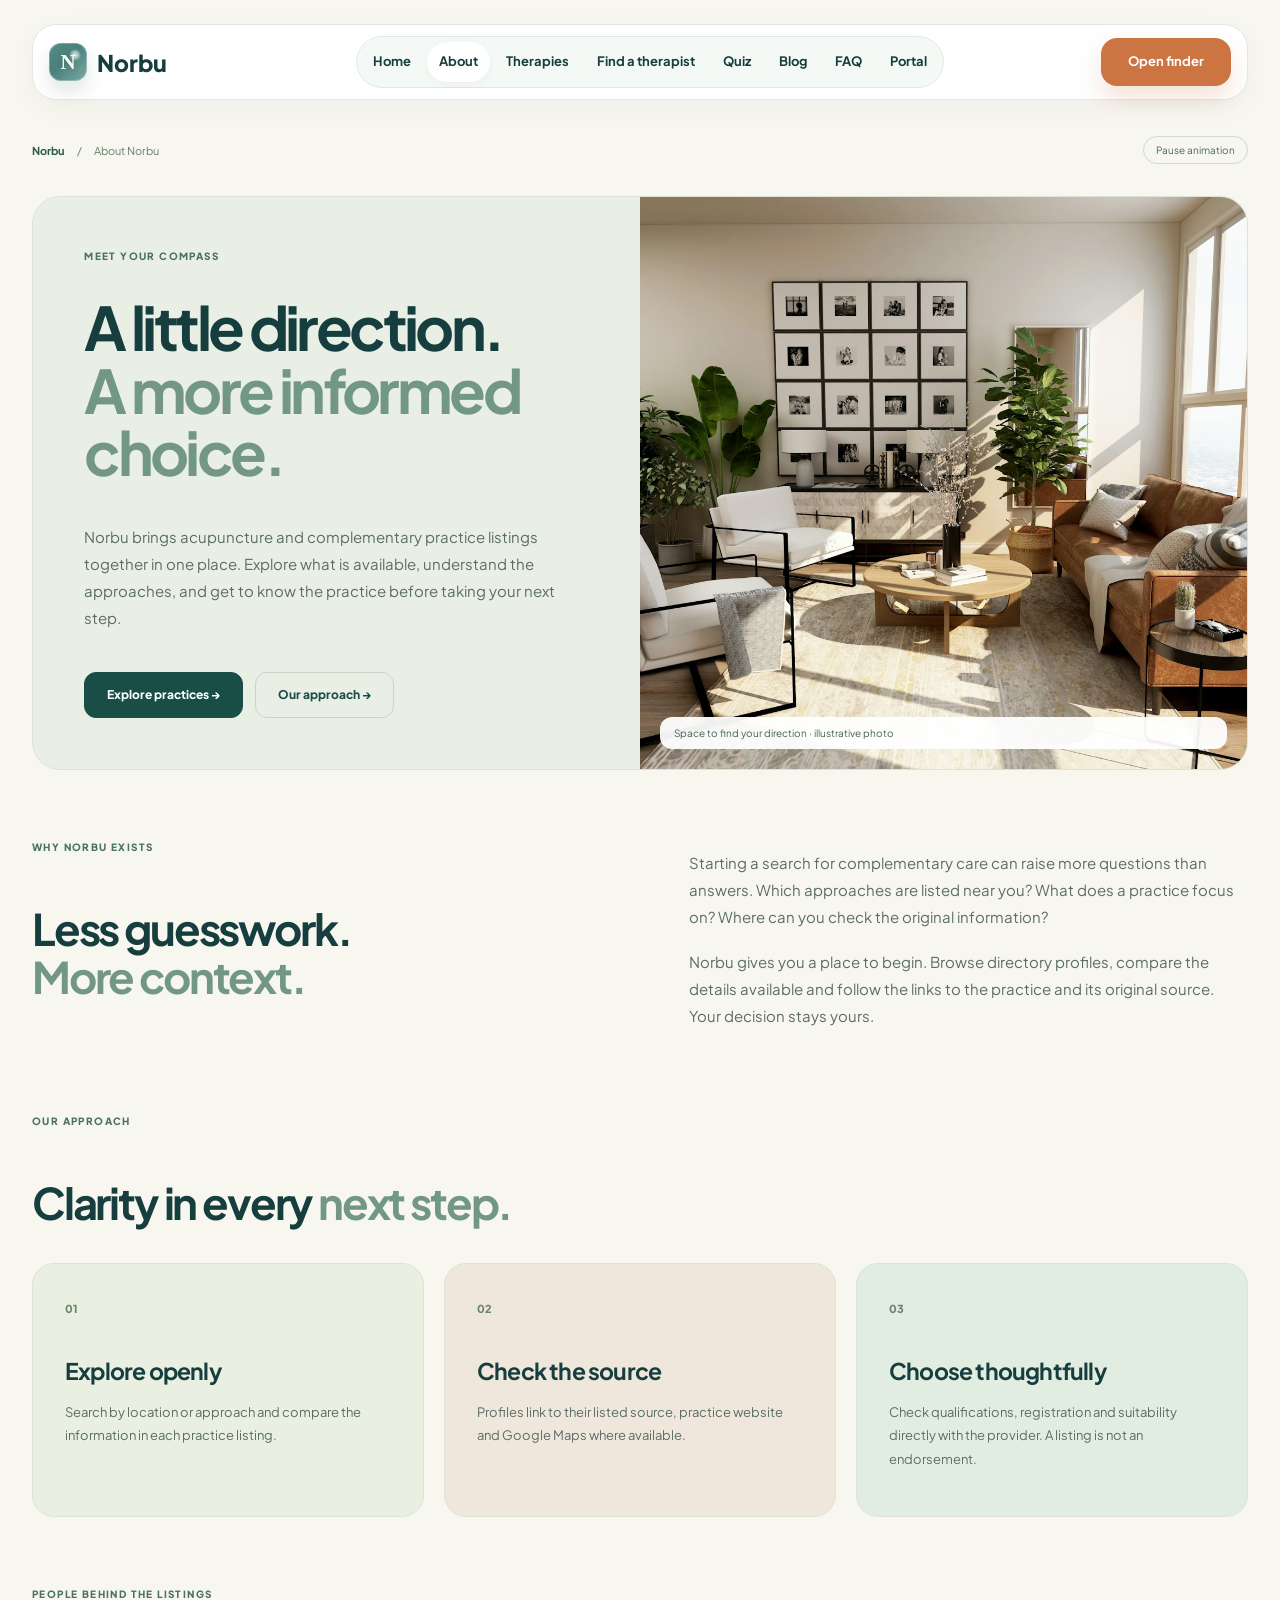
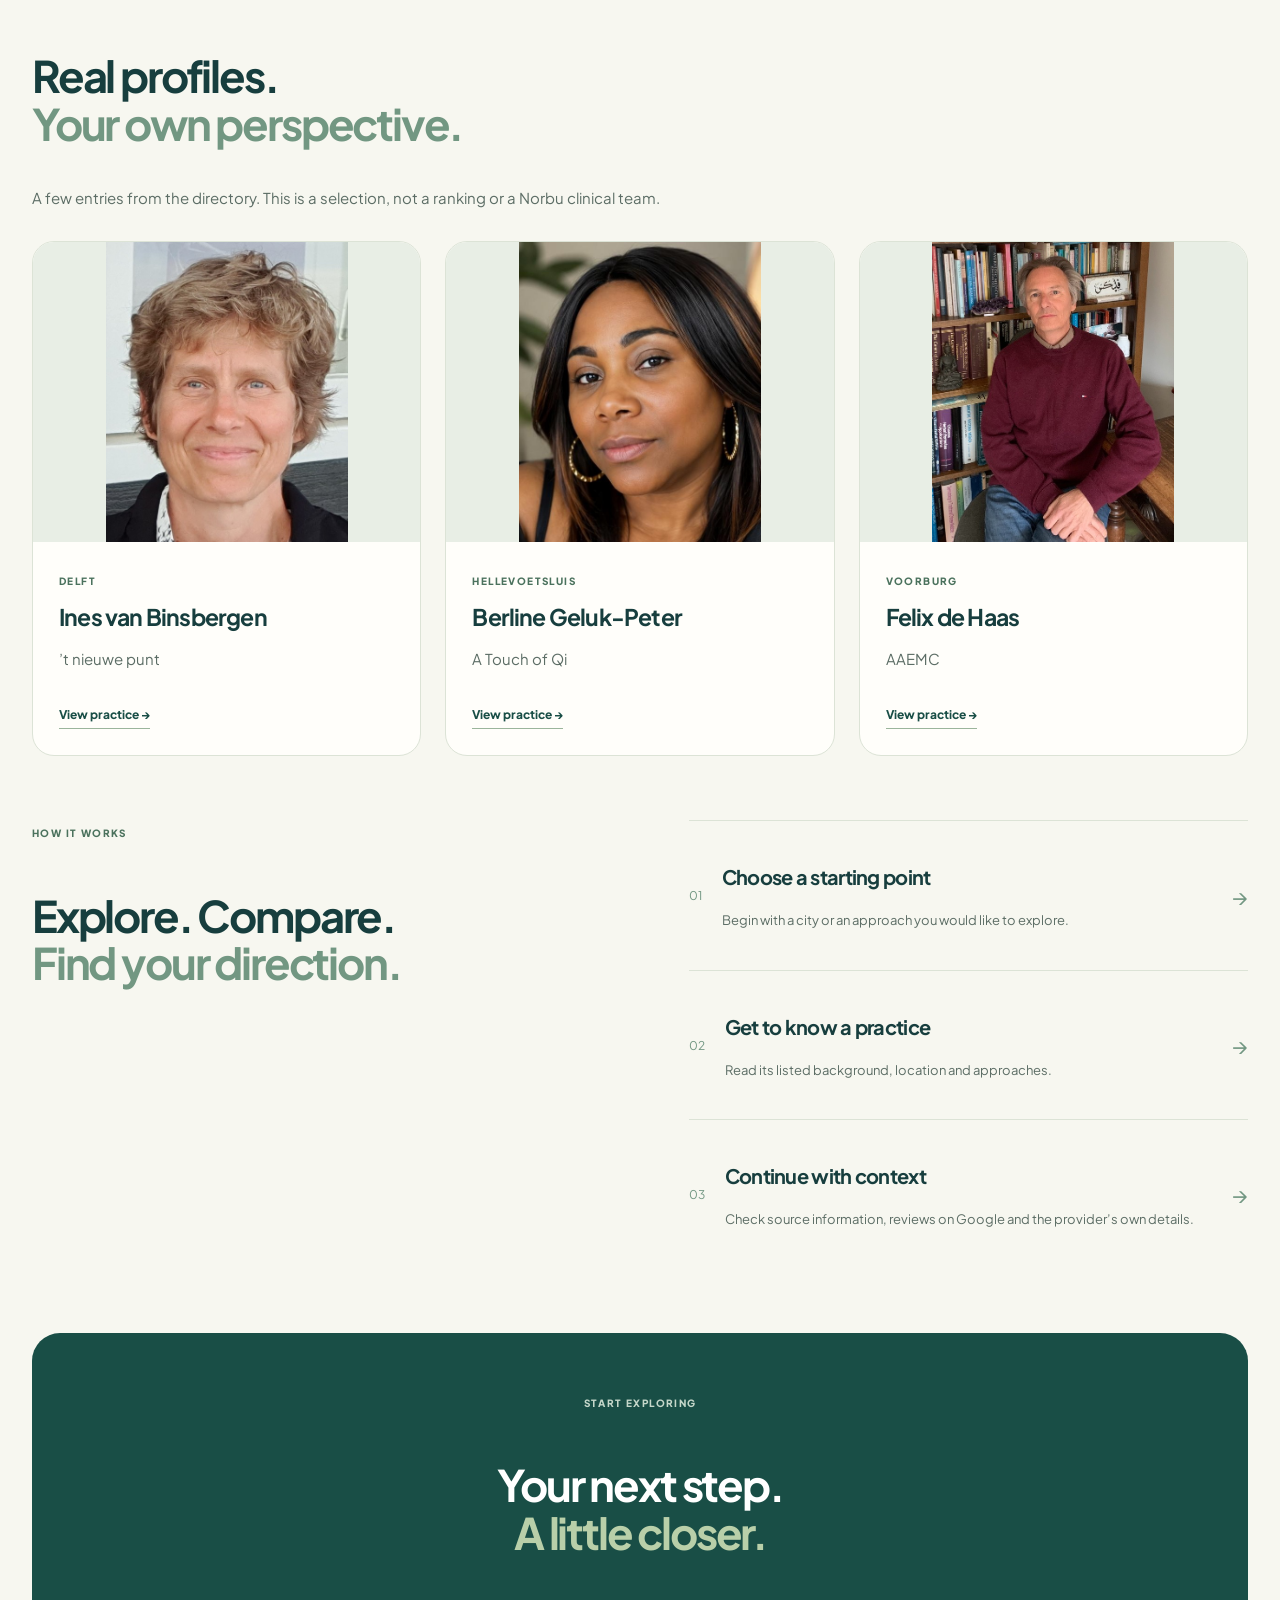
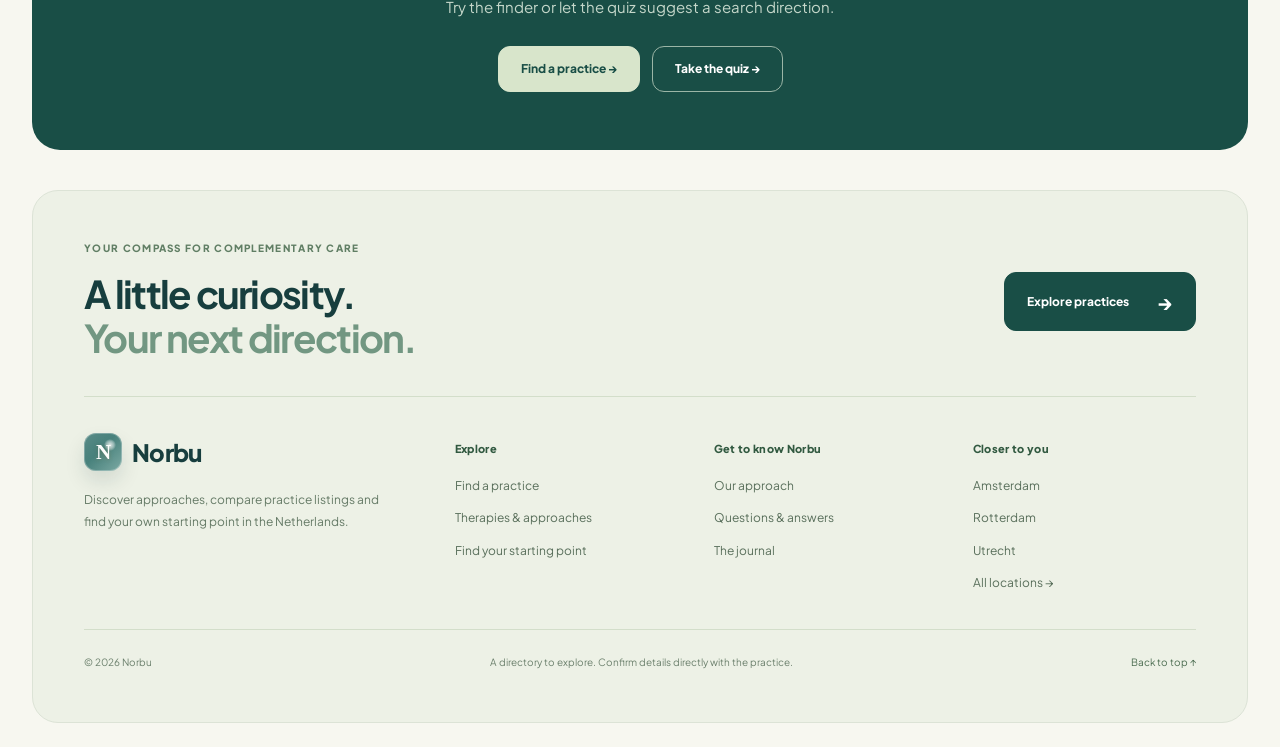
==== commit 7d08fa04: "Refine page imagery, filled portraits, footer, finder search, quiz options and hero action" ====
--- a/about.html
+++ b/about.html
@@ -6,11 +6,11 @@
   <title>About Norbu</title>
   <link rel="stylesheet" href="style.css">
   <link rel="icon" type="image/svg+xml" href="favicon.svg">
-  <link rel="stylesheet" href="site-shell.css?v=20261116-4">
-  <link rel="stylesheet" href="compass-pages.css?v=20261116-8">
+  <link rel="stylesheet" href="site-shell.css?v=20261116-9">
+  <link rel="stylesheet" href="compass-pages.css?v=20261116-9">
 </head>
 <body id="norbu-interior" class="compass-page site-layout home-page about-page">
-  <div class="page">
+  <div class="page" id="top">
     <header class="topbar norbu-topbar">
       <a class="brand brand-link" href="index.html" aria-label="Norbu home"><div class="brand-mark" aria-hidden="true"></div><span>Norbu</span></a>
       <div class="shell" id="site-shell">
@@ -31,7 +31,7 @@
 
     <main class="about-main">
       <div class="cp-topline"><div><a href="index.html">Norbu</a><span aria-hidden="true">/</span><span>About Norbu</span></div><button type="button" id="page-motion-toggle" aria-pressed="false">Pause animation</button></div>
-      <section class="cp-hero cp-about-hero"><div class="cp-hero-copy"><span class="cp-eyebrow">Meet your compass</span><h1>A little direction.<br><em>A more informed choice.</em></h1><p>Norbu brings acupuncture and complementary practice listings together in one place. Explore what is available, understand the approaches, and get to know the practice before taking your next step.</p><div class="cp-actions"><a class="btn btn-primary" href="practitioners.html">Explore practices →</a><a class="btn btn-secondary" href="#about-story">Our approach →</a></div></div><div class="cp-hero-visual"><img src="home-acupuncture.jpg" width="1400" height="933" alt="A practitioner carefully carrying out an acupuncture treatment"><span class="cp-image-note">A closer look at complementary care · illustrative photo</span></div></section>
+      <section class="cp-hero cp-about-hero"><div class="cp-hero-copy"><span class="cp-eyebrow">Meet your compass</span><h1>A little direction.<br><em>A more informed choice.</em></h1><p>Norbu brings acupuncture and complementary practice listings together in one place. Explore what is available, understand the approaches, and get to know the practice before taking your next step.</p><div class="cp-actions"><a class="btn btn-primary" href="practitioners.html">Explore practices →</a><a class="btn btn-secondary" href="#about-story">Our approach →</a></div></div><div class="cp-hero-visual"><img src="about-space.jpg" width="1400" height="1050" alt="A bright, welcoming interior with comfortable seating, plants and natural light"><span class="cp-image-note">Space to find your direction · illustrative photo</span></div></section>
       <section class="cp-editorial" id="about-story"><div><span class="cp-eyebrow">Why Norbu exists</span><h2>Less guesswork.<br><em>More context.</em></h2></div><div><p>Starting a search for complementary care can raise more questions than answers. Which approaches are listed near you? What does a practice focus on? Where can you check the original information?</p><p>Norbu gives you a place to begin. Browse directory profiles, compare the details available and follow the links to the practice and its original source. Your decision stays yours.</p></div></section>
       <section class="cp-section" id="about-values"><div class="cp-section-heading"><span class="cp-eyebrow">Our approach</span><h2>Clarity in every <em>next step.</em></h2></div><div class="cp-value-grid"><article class="cp-value-card"><span class="cp-card-number">01</span><h3>Explore openly</h3><p>Search by location or approach and compare the information in each practice listing.</p></article><article class="cp-value-card"><span class="cp-card-number">02</span><h3>Check the source</h3><p>Profiles link to their listed source, practice website and Google Maps where available.</p></article><article class="cp-value-card"><span class="cp-card-number">03</span><h3>Choose thoughtfully</h3><p>Check qualifications, registration and suitability directly with the provider. A listing is not an endorsement.</p></article></div></section>
       <section class="cp-section" id="about-team"><div class="cp-section-heading"><span class="cp-eyebrow">People behind the listings</span><h2>Real profiles.<br><em>Your own perspective.</em></h2><p>A few entries from the directory. This is a selection, not a ranking or a Norbu clinical team.</p></div><div class="cp-real-profiles"><article class="cp-real-profile"><img src="home-ines.jpg" width="527" height="653" loading="lazy" alt="Portrait from Ines van Binsbergen’s listed practice"><div><span class="cp-eyebrow">Delft</span><h3>Ines van Binsbergen</h3><p>’t nieuwe punt</p><a class="cp-text-link" href="practitioner-detail.html?id=ines-van-binsbergen-delft-t-nieuwe-punt">View practice →</a></div></article><article class="cp-real-profile"><img src="home-berline.jpg" width="516" height="640" loading="lazy" alt="Portrait from Berline Geluk-Peter’s listed practice"><div><span class="cp-eyebrow">Hellevoetsluis</span><h3>Berline Geluk-Peter</h3><p>A Touch of Qi</p><a class="cp-text-link" href="practitioner-detail.html?id=berline-geluk-peter-hellevoetsluis-a-touch-of-qi">View practice →</a></div></article><article class="cp-real-profile"><img src="home-felix.jpg" width="557" height="693" loading="lazy" alt="Portrait from Felix de Haas’s listed practice"><div><span class="cp-eyebrow">Voorburg</span><h3>Felix de Haas</h3><p>AAEMC</p><a class="cp-text-link" href="practitioner-detail.html?id=felix-de-haas-voorburg-aaemc">View practice →</a></div></article></div></section>
@@ -39,10 +39,14 @@
       <section class="cp-final" id="about-contact"><span class="cp-eyebrow">Start exploring</span><h2>Your next step.<br><em>A little closer.</em></h2><p>Try the finder or let the quiz suggest a search direction.</p><div class="cp-actions"><a class="btn btn-primary" href="practitioners.html">Find a practice →</a><a class="btn btn-secondary" href="quiz.html">Take the quiz →</a></div></section>
     </main>
 
-    <footer class="site-footer"><div class="site-footer-grid"><div><a class="brand brand-link site-footer-brand" href="index.html"><div class="brand-mark"></div><span>Norbu</span></a><p>Your compass for exploring complementary care in the Netherlands.</p></div><div><strong>Explore</strong><p><a href="therapies.html">Therapies</a><br><a href="practitioners.html">Find a practice</a><br><a href="quiz.html">Take the quiz</a></p></div><div><strong>Get to know Norbu</strong><p><a href="about.html">About</a><br><a href="faq.html">FAQ</a><br><a href="blog.html">Journal</a></p></div><div><strong>A clear starting point</strong><p>Compare directory information and check details directly with the practice.</p></div></div></footer>
+    <footer class="site-footer compass-footer">
+      <div class="cf-lead"><div><span class="cf-eyebrow">Your compass for complementary care</span><h2>A little curiosity.<br><em>Your next direction.</em></h2></div><a class="cf-action" href="practitioners.html">Explore practices <span aria-hidden="true">→</span></a></div>
+      <div class="cf-grid"><div class="cf-brand"><a class="brand brand-link" href="index.html" aria-label="Norbu home"><div class="brand-mark" aria-hidden="true"></div><span>Norbu</span></a><p>Discover approaches, compare practice listings and find your own starting point in the Netherlands.</p></div><nav aria-label="Explore Norbu"><h3>Explore</h3><a href="practitioners.html">Find a practice</a><a href="therapies.html">Therapies & approaches</a><a href="quiz.html">Find your starting point</a></nav><nav aria-label="About Norbu"><h3>Get to know Norbu</h3><a href="about.html">Our approach</a><a href="faq.html">Questions & answers</a><a href="blog.html">The journal</a></nav><nav aria-label="Practices by city"><h3>Closer to you</h3><a href="practitioners.html?city=Amsterdam">Amsterdam</a><a href="practitioners.html?city=Rotterdam">Rotterdam</a><a href="practitioners.html?city=Utrecht">Utrecht</a><a href="practitioners.html">All locations →</a></nav></div>
+      <div class="cf-bottom"><span>© <span data-footer-year>2026</span> Norbu</span><span>A directory to explore. Confirm details directly with the practice.</span><a href="#top" data-back-to-top>Back to top ↑</a></div>
+    </footer>
   </div>
   <script src="script.js?v=20261116-8" defer></script>
-  <script src="site-shell.js?v=20261116-4" defer></script>
+  <script src="site-shell.js?v=20261116-9" defer></script>
   <script src="compass-pages.js?v=20261116-8" defer></script>
 </body>
 </html>
--- a/site-shell.css
+++ b/site-shell.css
@@ -121,3 +121,37 @@
 body.site-layout :is(.norbu-home-hero, .norbu-hero, .profile-hero, .quiz-hero, .catalog-hero, .norbu-faq-hero, .style-one-hero, .style-two-hero) {
   background-position: center center !important;
 }
+
+/* A lighter footer with clear destinations and space around each link. */
+body.site-layout > .page > .site-footer.compass-footer {
+  display: block !important; padding: clamp(28px,4vw,56px) !important;
+  background: #edf1e6 !important; color: #173e3e !important;
+  border: 1px solid #dce3d6 !important; border-radius: 26px !important;
+  box-shadow: none !important; overflow: hidden !important;
+}
+body.site-layout .compass-footer .cf-lead { display: flex; align-items: center; justify-content: space-between; gap: 32px; padding-bottom: 36px; border-bottom: 1px solid #d3deca; }
+body.site-layout .compass-footer .cf-eyebrow { display: block; color: #607e64; font-size: 10px; font-weight: 800; letter-spacing: .13em; text-transform: uppercase; margin-bottom: 18px; }
+body.site-layout .compass-footer .cf-lead h2 { margin: 0 !important; font-family: 'Plus Jakarta Sans',Arial,sans-serif !important; font-size: clamp(29px,3vw,42px) !important; font-weight: 700 !important; line-height: 1.15 !important; letter-spacing: -.045em !important; color: #173e3e !important; }
+body.site-layout .compass-footer .cf-lead em { color: #729782 !important; font-style: normal; }
+body.site-layout .compass-footer .cf-action { display: inline-flex; align-items: center; justify-content: center; gap: 28px; padding: 16px 22px; border: 1px solid #194e46; border-radius: 12px; color: #fff !important; background: #194e46; font-size: 12px !important; font-weight: 750; text-decoration: none; white-space: nowrap; }
+body.site-layout .compass-footer .cf-action span { font-size: 20px; }
+body.site-layout .compass-footer .cf-grid { display: grid; grid-template-columns: 1.5fr 1fr 1fr 1fr; gap: 36px; padding: 36px 0; }
+body.site-layout .compass-footer .cf-brand .brand { display: flex !important; align-items: center !important; gap: 10px !important; padding: 0 !important; color: #173e3e !important; font-size: 24px !important; font-weight: 800 !important; text-decoration: none; }
+body.site-layout .compass-footer .brand-mark { display: grid !important; place-items: center !important; width: 38px !important; height: 38px !important; flex: 0 0 38px !important; border-radius: 12px !important; }
+body.site-layout .compass-footer .cf-brand p { margin: 18px 0 0 !important; max-width: 300px; color: #657a66 !important; font-size: 12px !important; line-height: 1.85 !important; }
+body.site-layout .compass-footer nav { display: flex; flex-direction: column; align-items: flex-start; gap: 12px; padding-top: 8px; }
+body.site-layout .compass-footer nav h3 { color: #315940 !important; font: 800 11px/1.5 'Plus Jakarta Sans',Arial,sans-serif !important; letter-spacing: .03em !important; text-transform: none !important; margin: 0 0 6px !important; }
+body.site-layout .compass-footer nav a { color: #596f5b !important; font-size: 12px !important; line-height: 1.7 !important; text-decoration: none !important; }
+body.site-layout .compass-footer nav a:hover, body.site-layout .compass-footer .cf-bottom a:hover { color: #194e46 !important; text-decoration: underline !important; text-underline-offset: 4px; }
+body.site-layout .compass-footer .cf-bottom { display: flex; align-items: center; justify-content: space-between; flex-wrap: wrap; gap: 14px 24px; padding-top: 24px; border-top: 1px solid #d3deca; font-size: 10px; line-height: 1.7; color: #6c806d; }
+body.site-layout .compass-footer .cf-bottom a { color: #4c6d51 !important; font-size: 10px !important; text-decoration: none !important; }
+body.site-layout .compass-footer a:focus-visible { outline: 3px solid #cc7544 !important; outline-offset: 5px !important; }
+@media(max-width:1000px) { body.site-layout .compass-footer .cf-grid { grid-template-columns: repeat(3,minmax(0,1fr)); gap: 28px; } body.site-layout .compass-footer .cf-brand { grid-column: 1 / -1; } body.site-layout .compass-footer .cf-brand p { max-width: 440px; } }
+@media(max-width:600px) {
+  body.site-layout > .page > .site-footer.compass-footer { padding: 28px 24px !important; border-radius: 22px !important; }
+  body.site-layout .compass-footer .cf-lead { align-items: flex-start; flex-direction: column; gap: 24px; padding-bottom: 28px; }
+  body.site-layout .compass-footer .cf-lead h2 { font-size: 31px !important; }
+  body.site-layout .compass-footer .cf-grid { grid-template-columns: repeat(2,minmax(0,1fr)); gap: 28px 20px; padding: 28px 0; }
+  body.site-layout .compass-footer .cf-grid nav:last-child { grid-column: 1 / -1; }
+  body.site-layout .compass-footer .cf-bottom { align-items: flex-start; flex-direction: column; gap: 12px; }
+}
--- a/compass-pages.css
+++ b/compass-pages.css
@@ -150,8 +150,8 @@
 #norbu-interior main .quiz-card { counter-reset: quiz-section; }
 #norbu-interior main .quiz-step { border: 0 !important; border-top: 1px solid var(--cp-line) !important; padding: 26px 0 0 !important; margin: 28px 0 0 !important; }
 #norbu-interior main .quiz-step legend { color: var(--cp-ink) !important; font-size: 19px !important; font-weight: 750 !important; padding: 0 14px 0 0 !important; }
-#norbu-interior main .quiz-step label span { background: #f3f5ec !important; border: 1px solid #dce4d4 !important; border-radius: 14px !important; color: #496752 !important; font-size: 12px !important; box-shadow: none !important; }
-#norbu-interior main .quiz-step label:has(input:checked) span { border-color: #527e60 !important; background: #dfe9d6 !important; color: #194e46 !important; }
+#norbu-interior main .quiz-step label span { background: transparent !important; border: 0 !important; border-radius: 0 !important; padding: 0 !important; color: #496752 !important; font-size: 12px !important; box-shadow: none !important; }
+#norbu-interior main .quiz-step label:has(input:checked) span { background: transparent !important; color: #194e46 !important; font-weight: 800 !important; }
 .cp-quiz-progress { display: flex; flex-wrap: wrap; justify-content: space-between; gap: 12px; color: #5d7b61; font-size: 11px; font-weight: 700; }
 .cp-quiz-progress > div { width: 100%; height: 5px; background: #e2e9da; border-radius: 5px; overflow: hidden; }.cp-quiz-progress > div > span { display: block; width: 0; height: 100%; background: #527e60; transition: width .4s ease; }
 #norbu-interior main .quiz-result { background: #e4eddb !important; }
@@ -245,3 +245,35 @@
 #norbu-interior main .blog-featured-body { flex: 1; }
 #norbu-interior main .profile-hero-copy > :is(.profile-focus,#profile-bio) { color: #52715b !important; }
 #norbu-interior main .profile-hero-copy > #profile-bio { margin-top: 16px !important; }
+
+/* Answer rows stay unfilled; the radio control and text weight show selection. */
+#norbu-interior main .quiz-step label, #norbu-interior main .quiz-step label:hover,
+#norbu-interior main .quiz-step label:has(input:checked) {
+  display: flex !important; align-items: center !important; gap: 12px !important;
+  padding: 15px 0 !important; margin: 0 !important; background: transparent !important;
+  border: 0 !important; border-bottom: 1px solid #e1e7dc !important;
+  border-radius: 0 !important; box-shadow: none !important;
+}
+#norbu-interior main .quiz-step label:last-child { border-bottom: 0 !important; }
+/* The finder search is one rounded rectangle with a clean inner row. */
+#norbu-interior main .finder-search-bar { display: grid !important; grid-template-columns: minmax(0,.9fr) minmax(0,1.1fr) !important; align-items: center !important; gap: 32px !important; }
+#norbu-interior main .finder-search-box {
+  display: block !important; width: 100% !important; min-width: 0 !important;
+  max-width: none !important; margin: 0 !important; padding: 16px 18px !important;
+  border: 1px solid #d2ddcb !important; border-radius: 18px !important;
+  background: #fffefa !important; box-shadow: 0 5px 16px #173e3e05 !important;
+}
+#norbu-interior main .finder-search-box > label { display: block !important; padding: 0 !important; margin: 0 0 8px !important; font-size: 11px !important; font-weight: 750 !important; color: #4b6b54 !important; }
+#norbu-interior main .finder-search-row { display: flex !important; align-items: center !important; gap: 12px !important; }
+#norbu-interior main .finder-search-box #filter-search {
+  display: block !important; flex: 1 1 0 !important; min-width: 0 !important;
+  width: 100% !important; min-height: 44px !important; height: auto !important;
+  padding: 6px 0 !important; margin: 0 !important; border: 0 !important;
+  border-radius: 0 !important; background: transparent !important; box-shadow: none !important;
+  font-size: 13px !important;
+}
+#norbu-interior main .finder-search-row > button { flex: 0 0 auto !important; min-height: 44px !important; margin: 0 !important; padding: 12px 18px !important; border-radius: 12px !important; gap: 14px !important; }
+@media(max-width:900px) { #norbu-interior main .finder-search-bar { grid-template-columns: minmax(0,1fr) !important; gap: 20px !important; } }
+@media(max-width:420px) { #norbu-interior main .finder-search-box { padding: 14px !important; } #norbu-interior main .finder-search-row { gap: 8px !important; } #norbu-interior main .finder-search-row > button { padding: 12px 14px !important; gap: 10px !important; } }
+#norbu-interior main .finder-search-row > button > span { color: inherit !important; font-size: 16px !important; }
+#norbu-interior main .finder-search-row > button { width: auto !important; max-width: 140px !important; }
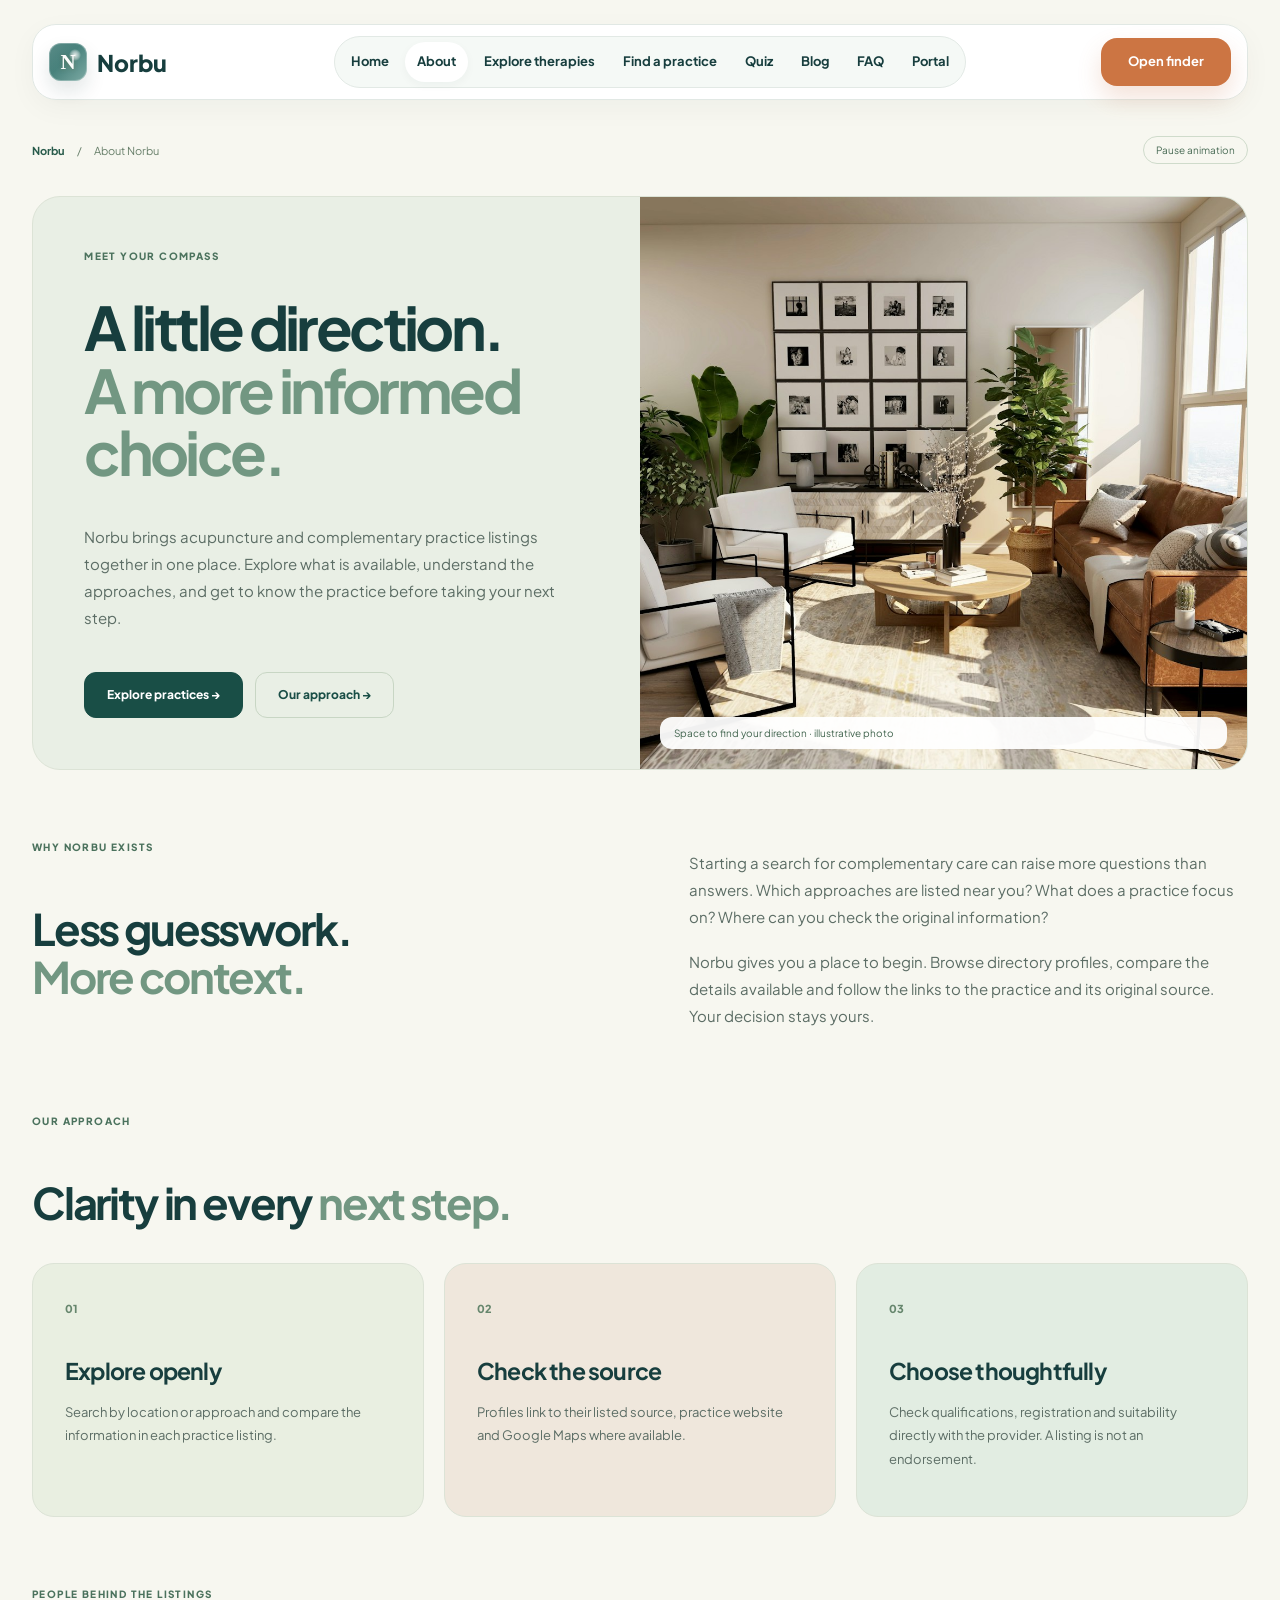
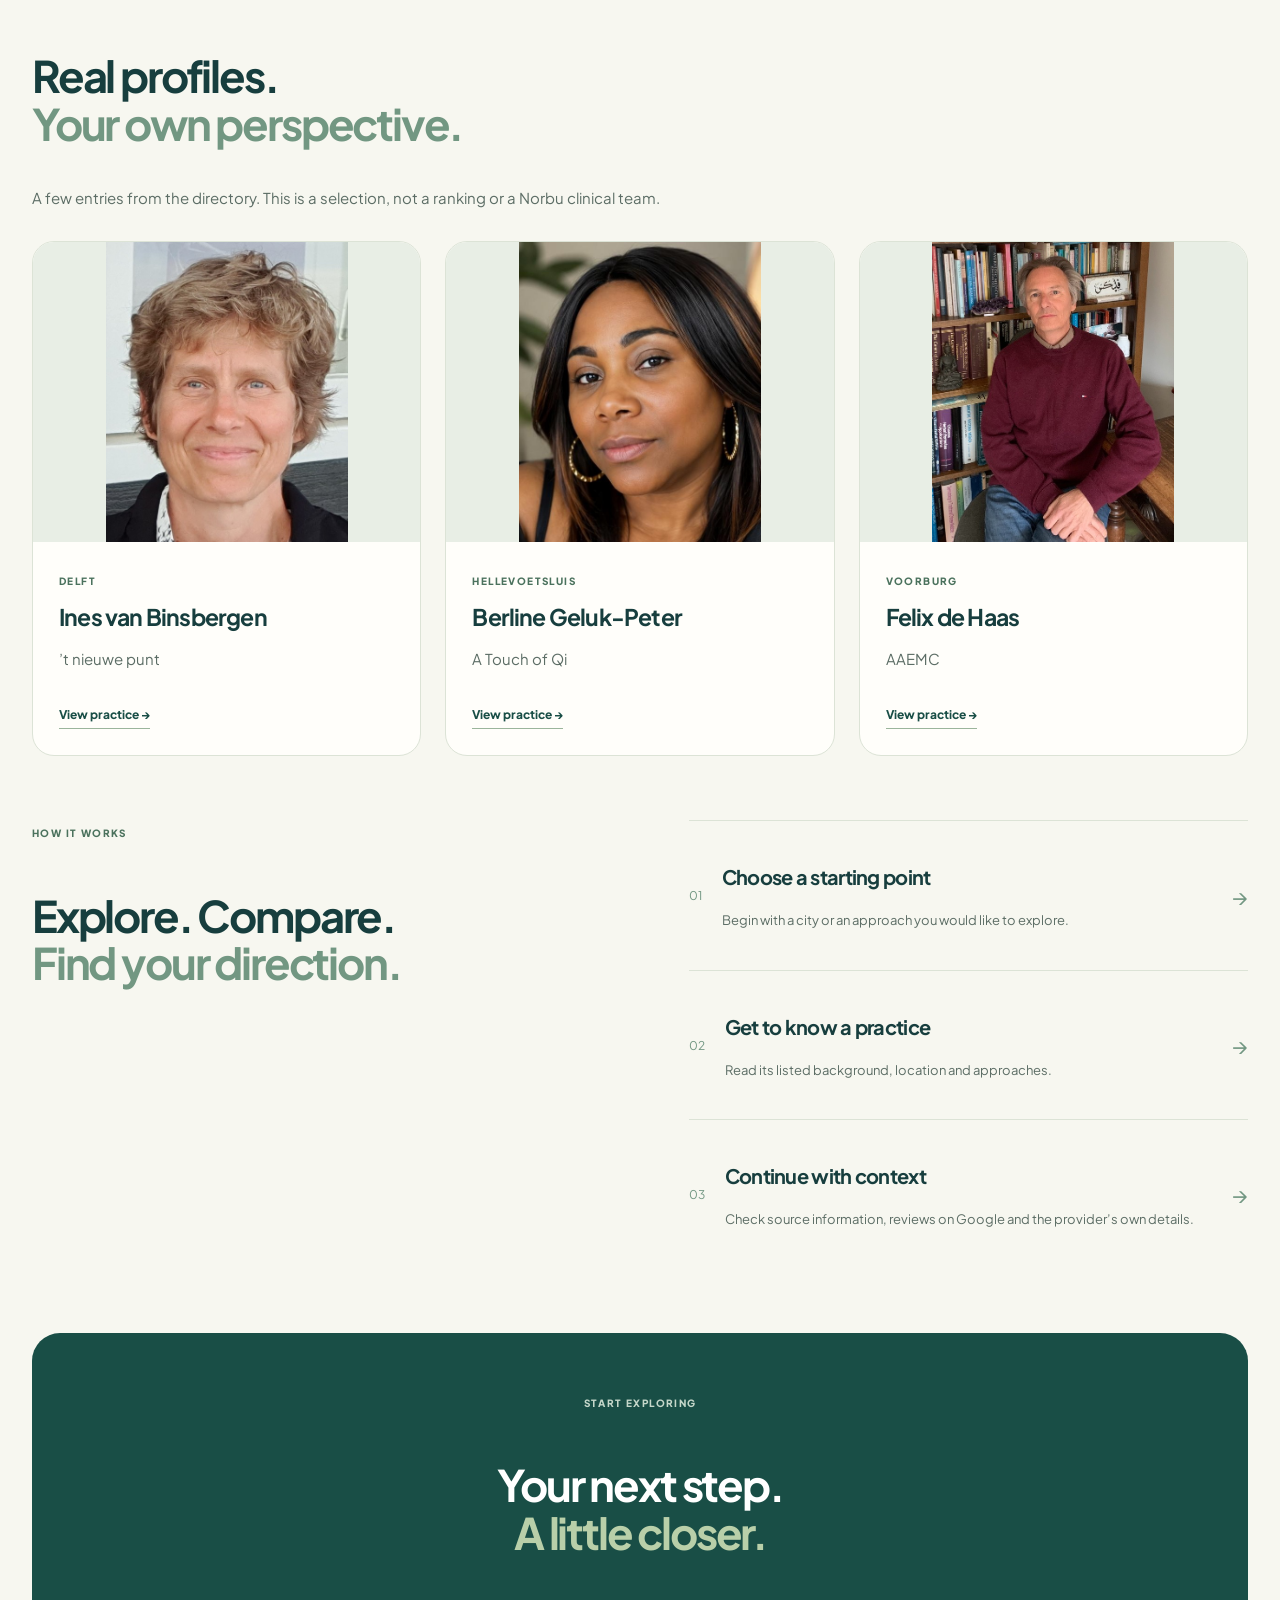
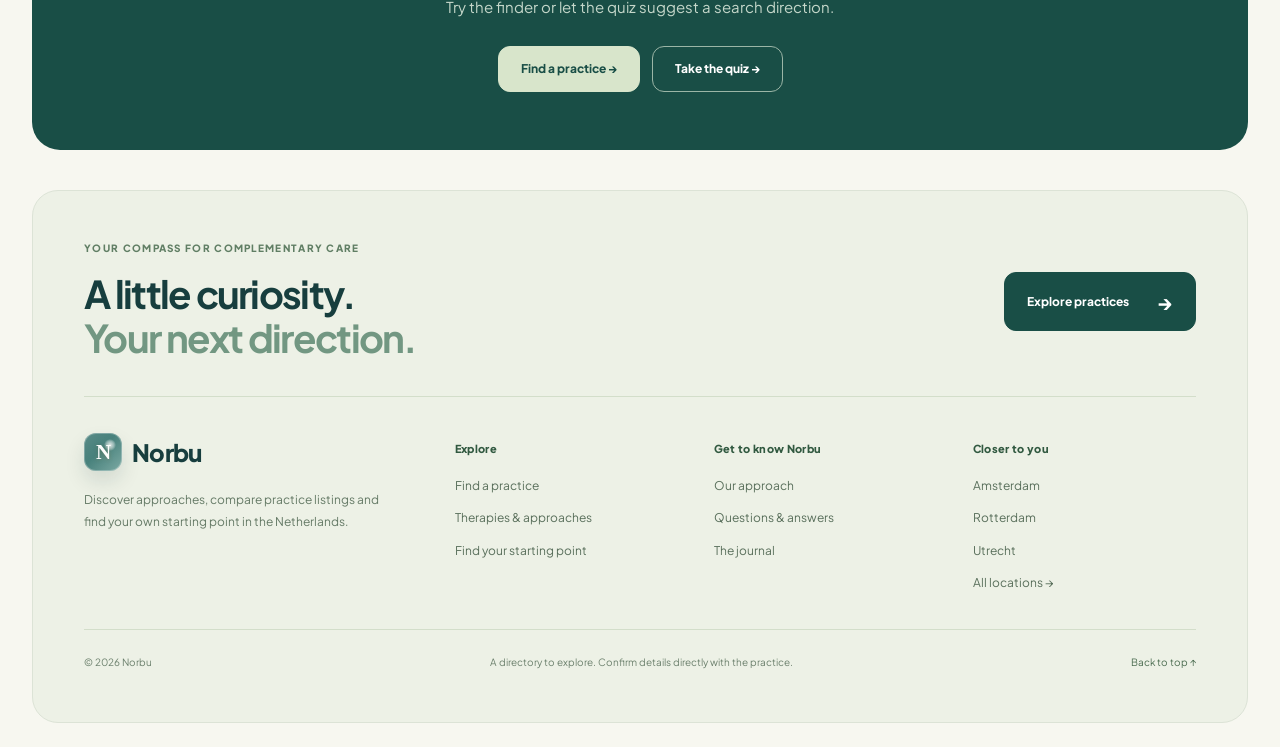
==== commit 8c4281e2: "Add homepage map, keyboard city suggestions and explicit appointment-calendar previews" ====
--- a/about.html
+++ b/about.html
@@ -17,8 +17,8 @@
         <nav class="nav" id="site-nav" aria-label="Main navigation">
           <a href="index.html">Home</a>
           <a class="active" aria-current="page" href="about.html">About</a>
-          <a href="therapies.html">Therapies</a>
-          <a href="practitioners.html">Find a therapist</a>
+          <a href="therapies.html">Explore therapies</a>
+          <a href="practitioners.html">Find a practice</a>
           <a href="quiz.html">Quiz</a>
           <a href="blog.html">Blog</a>
           <a href="faq.html">FAQ</a>
--- a/compass-pages.css
+++ b/compass-pages.css
@@ -277,3 +277,8 @@
 @media(max-width:420px) { #norbu-interior main .finder-search-box { padding: 14px !important; } #norbu-interior main .finder-search-row { gap: 8px !important; } #norbu-interior main .finder-search-row > button { padding: 12px 14px !important; gap: 10px !important; } }
 #norbu-interior main .finder-search-row > button > span { color: inherit !important; font-size: 16px !important; }
 #norbu-interior main .finder-search-row > button { width: auto !important; max-width: 140px !important; }
+#norbu-interior main .finder-location-source { position: absolute; bottom: 32px; left: 8px; z-index: 1; padding: 3px 6px; border-radius: 4px; background: #fffffff0; color: #3d6049; font-size: 9px; text-decoration: none; }
+.finder-cluster-list { display: grid; gap: 8px; max-height: 260px; max-width: 300px; overflow-y: auto; padding: 8px; font-family: Arial,sans-serif; }
+.finder-cluster-list strong { font-size: 13px; margin-bottom: 6px; color: #194e46; }
+.finder-cluster-list button { padding: 10px; text-align: left; border: 1px solid #d7e3cf; border-radius: 8px; background: #f4f7ee; color: #194e46; font: inherit; font-size: 12px; cursor: pointer; }
+.finder-cluster-list button:focus-visible { outline: 3px solid #cc7544; outline-offset: 2px; }
